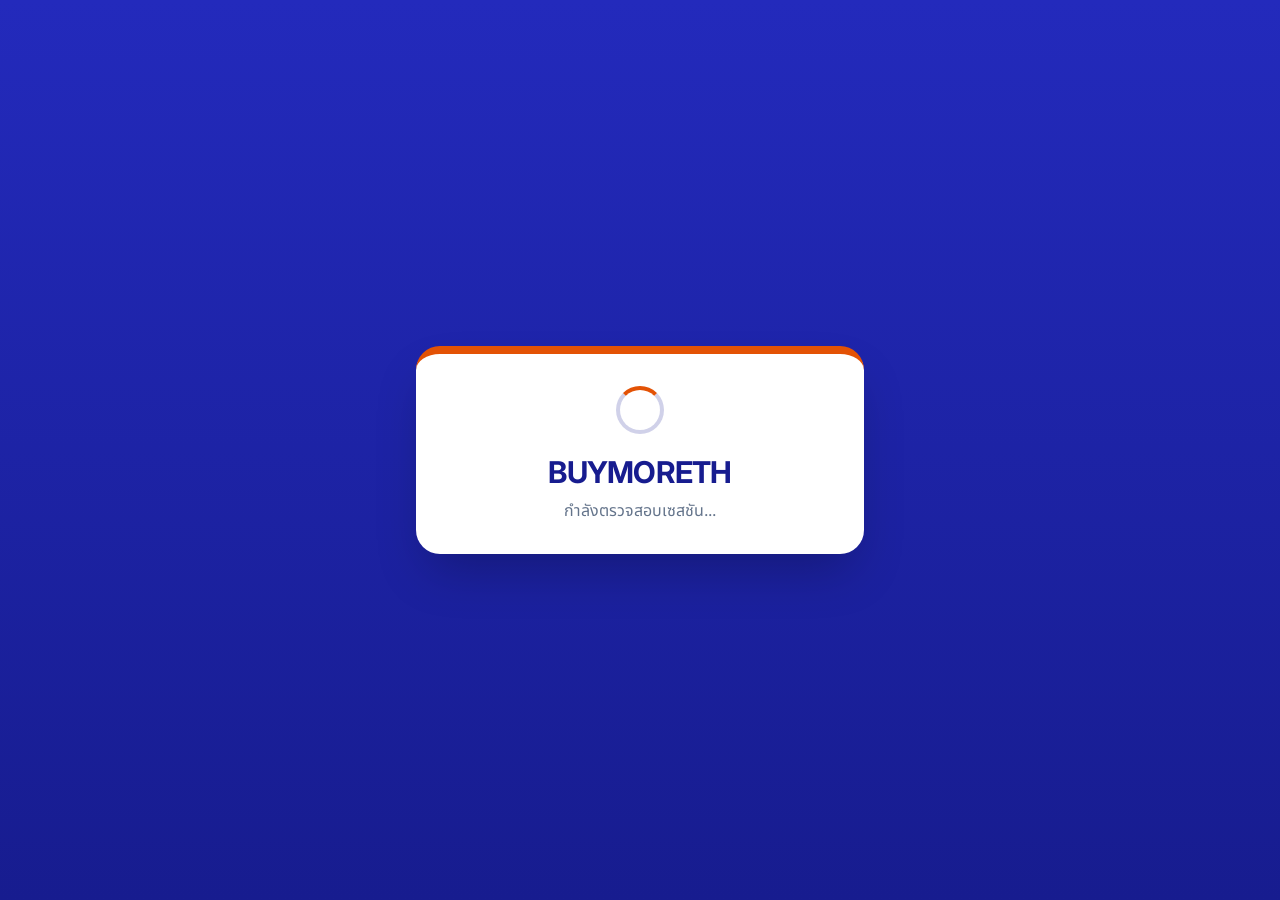
==== index.html @ 81058aa0 "feat(pwa): opt in to GR receiving notifications" ====
<!DOCTYPE html>
<html lang="th">
<head>
    <meta charset="UTF-8">
    <meta name="viewport" content="width=device-width, initial-scale=1.0">
    <!-- Update the inline script hash when changing the script below; tests/main-csp.test.cjs checks it. -->
    <meta http-equiv="Content-Security-Policy" content="script-src 'self' https://static.line-scdn.net 'sha256-iE/x1AHAvTkhK02lu3PsJxuWUFl59zWJzXPS8j6kV+c='; object-src 'none'; base-uri 'self'">
    <link rel="icon" href="assets/icons/bm.svg" type="image/svg+xml">
    <link rel="apple-touch-icon" href="assets/icons/bm-192-v20261001-07.png">
    <link rel="manifest" href="manifest.webmanifest">
    <meta name="theme-color" content="#2563eb">
    <title>BUYMORETH | ศูนย์รวมระบบงาน</title>
    <link rel="stylesheet" href="css/unified-shell.css?v=20260921.07">
    <script src="js/akra-shell-bridge.js?v=20261002.02"></script>
    <script src="js/unified-shell.js?v=20261005.01"></script>
    <script src="js/main-push.js?v=20261005.01"></script>
    <script src="js/permission-catalog.js?v=20261002.02"></script>
    <script src="js/user-permission-editor.js?v=20260917.03"></script>
    <script src="js/main-pwa.js?v=20261002.02" defer></script>
    <link rel="preconnect" href="https://hgxrrskztbpejirrdpbq.supabase.co">
    <link rel="preconnect" href="https://fonts.googleapis.com">
    <link rel="preconnect" href="https://fonts.gstatic.com" crossorigin>

    <!-- ฟอนต์ Inter + Noto Sans Thai -->
    <link id="main-fonts" href="https://fonts.googleapis.com/css2?family=Inter:wght@400;500;600;700;800&family=Noto+Sans+Thai:wght@300;400;500;600;700&display=swap" rel="stylesheet" media="print">
    <noscript><link href="https://fonts.googleapis.com/css2?family=Inter:wght@400;500;600;700;800&family=Noto+Sans+Thai:wght@300;400;500;600;700&display=swap" rel="stylesheet"></noscript>
    
    <!-- Tailwind CSS (precompiled; see tailwind.config.js / tailwind.src.css) -->
    <link rel="stylesheet" href="tailwind.css?v=20260917.02">

    <!-- Lucide Icons -->
    <script src="assets/lucide-0.468.0.min.js" defer></script>
    
    <style>
        .fade-in { animation: fadeIn 0.3s ease-out forwards; }
        .admin-overflow-guard { overflow-x: hidden; }
        @media (min-width: 1024px) {
            #tab-content-users > article:first-child { width: calc((100% - 1.5rem) / 3); }
            #tab-content-users > article:last-child { width: calc((100% - 1.5rem) * 2 / 3); }
        }
        .authorization-switch:focus-visible + .authorization-switch-track {
            outline: 3px solid #E35205;
            outline-offset: 3px;
        }
        .authorization-details > summary { list-style: none; }
        .authorization-details > summary::-webkit-details-marker { display: none; }
        .authorization-details[open] .authorization-details-chevron { transform: rotate(180deg); }
        @keyframes fadeIn {
            from { opacity: 0; transform: translateY(10px); }
            to { opacity: 1; transform: translateY(0); }
        }
        
        .toast-slide-in { animation: slideInRight 0.4s cubic-bezier(0.68, -0.55, 0.265, 1.55) forwards; }
        .toast-fade-out { animation: fadeOutRight 0.3s ease-in forwards; }
        @keyframes slideInRight {
            from { transform: translateX(120%); opacity: 0; }
            to { transform: translateX(0); opacity: 1; }
        }
        @keyframes fadeOutRight {
            from { transform: translateX(0); opacity: 1; }
            to { transform: translateX(120%); opacity: 0; }
        }

        ::-webkit-scrollbar { width: 5px; height: 5px; }
        ::-webkit-scrollbar-track { background: transparent; }
        ::-webkit-scrollbar-thumb { background: #cbd5e1; border-radius: 10px; }
        ::-webkit-scrollbar-thumb:hover { background: #94a3b8; }
        
        .role-card.active {
            border-color: #E35205;
            background-color: #fffaf5;
            box-shadow: 0 4px 15px -3px rgba(227, 82, 5, 0.15);
        }
        .role-card.active .icon-bg { background-color: #E35205; color: white; }
        
        .app-preview-card { transition: all 0.3s ease; filter: grayscale(100%) opacity(40%); }
        .app-preview-card.unlocked { filter: grayscale(0%) opacity(100%); transform: translateY(-2px); border-color: #171C8F; }

        :root { --main-font: 'Inter', 'Noto Sans Thai', system-ui, sans-serif; --main-navy: #0f172a; --main-blue: #2563eb; --main-ink: #17243b; --main-muted: #58677d; --main-line: #e3e8ef; --main-canvas: #f5f7fb; }
        body { font-family: var(--main-font); }
        body.main-dashboard-active { display: block; padding: 0; background: var(--main-canvas); }
        body.main-dashboard-active #dashboard-section { width: 100%; max-width: none; min-height: 100vh; padding: 0 0 32px 240px; position: relative; }
        #dashboard-section ::selection { background: #dbeafe; color: #172554; }
        #dashboard-section :is(button, a):focus-visible { outline: 3px solid #e35205; outline-offset: 3px; }
        .main-sidebar { position: fixed; inset: 0 auto 0 0; width: 240px; display: flex; flex-direction: column; background: var(--main-navy); color: #d6e0ef; z-index: 30; }
        .main-brand-lockup { min-height: 92px; display: flex; align-items: center; gap: 12px; padding: 24px; border-bottom: 1px solid #243047; }
        .main-brand-mark { display: grid; place-items: center; width: 40px; height: 40px; flex-shrink: 0; color: #fff; background: #2563eb; border-radius: 10px; font-size: 16px; font-weight: 800; }
        .main-brand-copy { display: flex; flex-direction: column; gap: 3px; }
        .main-brand-copy strong { color: #fff; font-size: 15px; font-weight: 700; }
        .main-brand-copy small { color: #abbcd5; font-size: 11px; }
        .main-portal-controls { padding: 26px 14px; }
        .main-category-tabs { display: flex; flex-direction: column; gap: 8px; }
        .main-cat-tab { width: 100%; display: flex; align-items: center; gap: 12px; padding: 13px 14px; min-height: 48px; border: 0; border-radius: 8px; color: #c5d1e4; background: transparent; text-align: left; font-family: var(--main-font); font-size: 13px; font-weight: 600; cursor: pointer; transition: background .18s ease, color .18s ease; }
        .main-cat-tab svg { width: 18px; height: 18px; flex-shrink: 0; }
        .main-cat-tab:hover { background: #1e2b42; color: #fff; }
        .main-cat-tab.active { background: var(--main-blue); color: #fff; }
        .main-sidebar-footer { margin-top: auto; padding: 22px 24px; border-top: 1px solid #243047; font-size: 12px; line-height: 1.8; color: #a9bad4; }
        .main-sidebar-footer strong { display: block; color: #e4ebf7; font-weight: 600; }
        .main-sidebar-footer span { display: inline-block; width: 6px; height: 6px; margin-right: 7px; border-radius: 50%; background: #e35205; }
        .main-dashboard-topbar { position: relative; z-index: 40; min-height: 76px; display: flex; align-items: center; justify-content: space-between; gap: 16px; padding: 14px 32px; color: var(--main-ink); background: #fff; border-bottom: 1px solid var(--main-line); }
        .main-topbar-title { font-size: 15px; font-weight: 700; white-space: nowrap; }
        .main-topbar-title small { display: block; color: var(--main-muted); font-size: 11px; font-weight: 400; margin-top: 3px; }
        .main-dashboard-actions, .account-actions-menu { display: flex; align-items: center; gap: 8px; min-width: 0; }
        .main-nav-user { display: flex; align-items: center; gap: 8px; padding-right: 8px; }
        .main-nav-user__dot { width: 7px; height: 7px; flex-shrink: 0; border-radius: 50%; background: #059669; }
        .main-nav-user__text { color: #334155; font-size: 12px; font-weight: 600; }
        .main-nav-role-badge { display: inline-block; margin-left: 6px; padding: 2px 6px; color: #1e40af; border-radius: 4px; background: #eff6ff; font-size: 10px; font-weight: 600; }
        .main-dashboard-action { position: relative; display: flex; align-items: center; justify-content: center; gap: 7px; min-height: 40px; padding: 0 11px; border: 1px solid var(--main-line); border-radius: 7px; color: #46566f; background: #fff; font-size: 12px; font-weight: 600; transition: background .18s ease, color .18s ease; }
        .main-dashboard-action:hover { background: #eff6ff; color: #1e40af; border-color: #b8cdf5; }
        .main-dashboard-action.hidden { display: none; }
        .main-dashboard-action--danger { color: #b42332; }
        .main-dashboard-action--danger:hover { color: #9f1239; background: #fff1f2; border-color: #fecdd3; }
        .hidden-desktop { display: none !important; }
        .main-dashboard-content { max-width: 1240px; margin: 0 auto; padding: 36px 32px 0; }
        .main-dashboard-intro { margin-bottom: 30px; }
        .main-dashboard-intro h1 { margin: 0; color: var(--main-ink); font-size: 26px; font-weight: 700; line-height: 1.5; }
        .main-dashboard-intro h1 span { color: #1e3a8a; }
        .main-dashboard-intro p { margin: 6px 0 0; color: var(--main-muted); font-size: 14px; line-height: 1.7; }
        .main-pwa-install { display: inline-flex; align-items: center; justify-content: center; gap: 7px; min-height: 40px; margin-top: 16px; padding: 0 14px; border: 1px solid var(--main-line); border-radius: 10px; background: #fff; color: var(--main-ink); font: inherit; font-size: 13px; font-weight: 700; cursor: pointer; }
        .main-pwa-install:hover { border-color: #2563eb; color: #1d4ed8; }
        .main-pwa-install:focus-visible { outline: 3px solid #e35205; outline-offset: 3px; }
        .main-pwa-install[hidden] { display: none; }
        .main-pwa-install-help { margin: 0 0 16px; color: var(--main-muted); font-size: 13px; line-height: 1.7; }
        .main-pwa-install-help summary { width: max-content; max-width: 100%; color: #234784; font-weight: 600; cursor: pointer; text-underline-offset: 3px; }
        .main-pwa-install-help summary:focus-visible { outline: 3px solid #e35205; outline-offset: 3px; border-radius: 3px; }
        .main-pwa-install-help__body { display: grid; gap: 7px; max-width: 72ch; margin-top: 8px; padding: 12px 14px; border: 1px solid var(--main-line); border-radius: 10px; background: #f8fafc; }
        .main-pwa-install-help__body p { margin: 0; }
        .main-pwa-install-help__note { color: var(--main-muted); }
        .main-gr-push { display: flex; flex-wrap: wrap; align-items: center; gap: 10px 16px; margin-bottom: 18px; padding: 12px 14px; border: 1px solid var(--main-line); border-radius: 10px; background: #f8fafc; }
        .main-gr-push[hidden] { display: none; }
        .main-gr-push .main-pwa-install { margin-top: 0; flex-shrink: 0; }
        .main-gr-push .main-pwa-install:disabled { cursor: default; opacity: .6; }
        .main-gr-push p { margin: 0; flex: 1 1 240px; color: var(--main-muted); font-size: 13px; line-height: 1.7; }
        .main-launcher-head { display: flex; align-items: center; justify-content: space-between; gap: 16px; margin-bottom: 18px; padding-bottom: 16px; border-bottom: 1px solid var(--main-line); }
        .main-launcher-head h2 { margin: 0; color: var(--main-ink); font-size: 16px; font-weight: 700; }
        .main-launcher-actions { display: flex; align-items: center; gap: 12px; }
        .main-section-count { padding: 4px 10px; border-radius: 6px; background: #eaf0fb; color: #234784; font-size: 12px; font-weight: 600; white-space: nowrap; font-variant-numeric: tabular-nums; }
        #app-grid { display: grid; grid-template-columns: repeat(3, minmax(0, 1fr)); gap: 18px; }
        .main-app-card { position: relative; min-height: 172px; display: flex; flex-direction: column; gap: 18px; padding: 22px; text-align: left; border: 1px solid var(--main-line); border-radius: 12px; background: #fff; color: inherit; cursor: pointer; transition: border-color .18s ease, background .18s ease; }
        .main-app-card:hover { border-color: #94b5ed; background: #fbfdff; }
        .main-app-card:active { background: #eff6ff; }
        .main-app-card__top { display: flex; align-items: center; justify-content: space-between; gap: 12px; }
        .main-app-logo { display: grid; place-items: center; width: 44px; height: 44px; border-radius: 10px; flex-shrink: 0; }
        .main-app-logo svg { width: 24px; height: 24px; }
        .main-app-logo[data-app-id="app-w5"] { color: #2563eb; border: 1px solid #bfdbfe; background: #eff6ff; }
        .main-app-logo[data-app-id="app-trd"] { color: #7c3aed; border: 1px solid #ddd6fe; background: #f5f3ff; }
        .main-app-logo[data-app-id="app-gr"] { color: #059669; border: 1px solid #a7f3d0; background: #ecfdf5; }
        .main-app-logo[data-app-id="app-pr"] { color: #d97706; border: 1px solid #fde68a; background: #fffbeb; }
        .main-app-logo[data-app-id="app-pick"] { color: #e11d48; border: 1px solid #fecdd3; background: #fff1f2; }
        .main-app-logo[data-app-id="app-tracking"] { color: #0284c7; border: 1px solid #bae6fd; background: #f0f9ff; }
        .main-app-logo[data-app-id="app-damage"] { color: #c026d3; border: 1px solid #f5d0fe; background: #fdf4ff; }
        .main-app-logo[data-app-id="app-kpi"] { color: #0d9488; border: 1px solid #99f6e4; background: #f0fdfa; }
        .main-app-logo[data-app-id="app-manual"] { color: #475569; border: 1px solid #cbd5e1; background: #f8fafc; }
        .main-app-card__arrow { width: 18px; height: 18px; color: #64748b; }
        .main-app-card:hover .main-app-card__arrow { color: #2563eb; }
        .main-app-card__copy { display: flex; flex-direction: column; gap: 5px; min-width: 0; }
        .main-app-card__title { margin: 0; color: var(--main-ink); font-size: 15px; font-weight: 700; line-height: 1.65; overflow-wrap: anywhere; }
        .main-app-card__type { margin: 0; color: var(--main-muted); font-size: 12px; line-height: 1.65; }
        .main-app-empty { grid-column: 1 / -1; padding: 56px 20px; color: var(--main-muted); text-align: center; background: #fff; border: 1px solid var(--main-line); border-radius: 12px; }
        .main-app-empty h3 { color: var(--main-ink); font-size: 16px; font-weight: 700; margin-top: 12px; }
        .main-app-empty p { color: var(--main-muted); }
        .main-dashboard-footer { padding-top: 30px; color: var(--main-muted); font-size: 11px; text-align: center; }
        @media (max-width: 1250px) {
            .main-dashboard-action__label, #line-status-badge { display: none; }
            .main-dashboard-action { width: 40px; padding: 0; }
            .main-dashboard-topbar { padding-inline: 24px; }
            .main-dashboard-content { padding-inline: 24px; }
            #app-grid { grid-template-columns: repeat(2, minmax(0, 1fr)); }
        }
        @media (max-width: 768px) {
            body.main-dashboard-active #dashboard-section { display: flex; flex-direction: column; padding: 0 0 24px; }
            body.main-dashboard-active #dashboard-section.hidden { display: none; }
            .main-dashboard-topbar { order: -2; min-height: 68px; padding: 12px 16px; gap: 12px; }
            .main-topbar-title { font-size: 14px; }
            .main-topbar-title small { font-size: 10px; }
            .main-sidebar { position: static; width: auto; display: block; background: transparent; z-index: auto; order: -1; }
            .main-sidebar .main-brand-lockup, .main-sidebar-footer { display: none; }
            .main-portal-controls { padding: 18px 16px 0; }
            .main-category-tabs { display: grid; grid-template-columns: repeat(2, minmax(0, 1fr)); gap: 8px; }
            .main-cat-tab { gap: 8px; padding: 12px; min-height: 48px; font-size: 12px; color: #40516c; background: #fff; border: 1px solid var(--main-line); }
            .main-cat-tab:hover { background: #eaf0fb; color: #1e40af; }
            .main-cat-tab.active { background: #2563eb; border-color: #2563eb; color: #fff; }
            .main-cat-tab svg { width: 16px; height: 16px; }
            .main-nav-user { display: none; }
            .hidden-desktop { display: flex !important; }
            .main-dashboard-actions { position: relative; }
            .main-dashboard-action { width: auto; min-height: 44px; padding: 0 12px; }
            .main-dashboard-action__label { display: inline-block; }
            .account-actions-menu { display: none; flex-direction: column; position: absolute; top: calc(100% + 8px); right: 0; width: 220px; padding: 8px; background: #fff; border: 1px solid var(--main-line); border-radius: 10px; box-shadow: 0 12px 30px rgba(15,23,42,.14); z-index: 100; }
            .account-actions-menu.is-open { display: flex; }
            .account-actions-menu .main-dashboard-action { width: 100%; justify-content: flex-start; border-color: transparent; }
            .main-dashboard-content { width: 100%; padding: 24px 16px 0; }
            .main-dashboard-intro { margin-bottom: 24px; }
            .main-launcher-actions { flex-wrap: wrap; justify-content: flex-end; }
            .main-dashboard-intro h1 { font-size: 22px; line-height: 1.55; }
            .main-dashboard-intro p { font-size: 13px; }
            .main-launcher-head { margin-bottom: 14px; padding-bottom: 12px; }
            .main-launcher-head h2 { font-size: 14px; }
            #app-grid { gap: 12px; }
            .main-app-card { padding: 15px; gap: 14px; min-height: 166px; }
            .main-app-card__title { font-size: 14px; }
            .main-app-card__type { font-size: 12px; }
            .main-app-logo { width: 38px; height: 38px; }
            .main-app-logo svg { width: 21px; height: 21px; }
        }
        @media (max-width: 360px) {
            #app-grid { grid-template-columns: 1fr; }
            .main-app-card { flex-direction: row; align-items: center; min-height: 92px; }
            .main-app-card__arrow { display: none; }
            .main-cat-tab { padding: 10px 8px; gap: 6px; }
        }
        @media (prefers-reduced-motion: reduce) {
            #dashboard-section.fade-in { animation: none; }
            #dashboard-section * { transition: none !important; }
        }
    </style>
</head>
<body class="bg-gradient-to-b from-[#232abc] to-brand-blue min-h-screen text-slate-800 flex items-center justify-center p-4">

    <div id="toast-container" class="fixed top-5 right-5 z-50 flex flex-col gap-3" aria-live="polite" aria-atomic="true"></div>

    <!-- 0. ส่วนตรวจสอบเซสชันเริ่มต้น -->
    <main id="boot-section" class="w-full max-w-md fade-in">
        <section class="bg-white rounded-3xl p-8 shadow-2xl text-center border-t-8 border-t-brand-orange relative overflow-hidden">
            <div class="w-12 h-12 mx-auto mb-5 rounded-full border-4 border-brand-blue/20 border-t-brand-orange animate-spin"></div>
            <h1 class="text-3xl font-bold mb-2 text-brand-blue tracking-tight">BUYMORETH</h1>
            <p class="text-slate-500">กำลังตรวจสอบเซสชัน...</p>
        </section>
    </main>

    <!-- 1. ส่วนลงชื่อเข้าใช้ (Login Section) -->
    <main id="login-section" class="w-full max-w-md hidden fade-in">
        <section class="bg-white rounded-3xl p-8 shadow-2xl text-center border-t-8 border-t-brand-orange relative overflow-hidden">
            <div class="bg-brand-blue/10 p-4 rounded-full inline-block mb-4 shadow-sm">
                <i data-lucide="shield-check" class="w-12 h-12 text-brand-blue"></i>
            </div>
            <h1 class="text-3xl font-bold mb-2 text-brand-blue tracking-tight">BUYMORETH</h1>
            <p class="text-slate-500 mb-8">ลงชื่อเข้าใช้ระบบส่วนกลาง (SSO)</p>

            <form id="login-form" class="space-y-5" novalidate>
                <div class="space-y-4">
                    <div class="relative">
                        <label for="username-input" class="sr-only">รหัสพนักงาน</label>
                        <input type="text" id="username-input" name="username" placeholder="รหัสพนักงาน (เช่น 250XXX)"
                            class="w-full px-4 py-3.5 rounded-xl bg-slate-50 border border-slate-200 focus:outline-none focus:border-brand-blue focus:ring-2 focus:ring-brand-blue/20 text-center text-base font-semibold text-brand-blue transition-all shadow-inner placeholder:text-slate-400"
                            required autocomplete="username">
                    </div>
                    <div class="relative">
                        <label for="password-input" class="sr-only">รหัสผ่านหรือ PIN</label>
                        <input type="password" id="password-input" name="password" placeholder="รหัสผ่าน / PIN"
                            class="w-full px-4 py-3.5 rounded-xl bg-slate-50 border border-slate-200 focus:outline-none focus:border-brand-blue focus:ring-2 focus:ring-brand-blue/20 text-center text-lg tracking-widest text-brand-blue transition-all shadow-inner placeholder:text-slate-400 placeholder:tracking-normal"
                            required autocomplete="current-password">
                    </div>
                </div>
                <div class="flex justify-between items-center px-1 text-xs select-none">
                    <label class="inline-flex items-center text-slate-500 font-medium cursor-pointer">
                        <input type="checkbox" id="remember-id-checkbox" class="rounded border-slate-300 text-brand-orange focus:ring-brand-orange/20 mr-1.5 w-4 h-4 accent-brand-orange">
                        <span>จำรหัสพนักงาน</span>
                    </label>
                    <button type="button" id="forgot-password-btn" class="text-brand-orange hover:text-[#c94804] font-bold transition-colors">ลืมรหัสผ่าน?</button>
                </div>
                <button type="submit" id="login-btn" 
                    class="w-full bg-brand-orange hover:bg-[#c94804] text-white font-semibold py-3.5 px-4 rounded-xl transition-all transform hover:scale-[1.02] active:scale-95 flex justify-center items-center shadow-lg shadow-brand-orange/30 disabled:opacity-70 disabled:transform-none">
                    <span id="login-btn-text">เข้าสู่ระบบ</span>
                </button>
            </form>
        </section>
    </main>

    <!-- 2. ส่วนหน้าหลัก (Dashboard Section) -->
    <main id="dashboard-section" class="w-full max-w-6xl hidden fade-in py-8">
        <aside class="main-sidebar" aria-label="เมนูระบบงาน">
            <div class="main-brand-lockup"><div class="main-brand-mark" aria-hidden="true">BM</div><div class="main-brand-copy"><strong>BUYMORETH</strong><small>ระบบงานภายในองค์กร</small></div></div>
            <section class="main-portal-controls" id="main-portal-controls">
                <div class="main-category-tabs" id="main-category-tabs" role="tablist" aria-label="หมวดหมู่แอปพลิเคชัน">
                    <button type="button" class="main-cat-tab active" data-category="all" role="tab" aria-selected="true"><i data-lucide="layout-grid" aria-hidden="true"></i>ทั้งหมด</button>
                    <button type="button" class="main-cat-tab" data-category="warehouse" role="tab" aria-selected="false"><i data-lucide="warehouse" aria-hidden="true"></i>คลังสินค้า & ขนส่ง</button>
                    <button type="button" class="main-cat-tab" data-category="procurement" role="tab" aria-selected="false"><i data-lucide="clipboard-check" aria-hidden="true"></i>จัดซื้อ & ตรวจรับ</button>
                    <button type="button" class="main-cat-tab" data-category="analytics" role="tab" aria-selected="false"><i data-lucide="chart-no-axes-combined" aria-hidden="true"></i>รายงาน & มาตรฐาน</button>
                </div>
            </section>
            <div class="main-sidebar-footer"><strong><span aria-hidden="true"></span>BUYMORETH</strong>ศูนย์รวมระบบงาน BUYMORETH</div>
        </aside>
        <div class="main-dashboard-topbar">
            <div class="main-topbar-title">หน้าหลัก<small>ศูนย์รวมระบบงาน BUYMORETH</small></div>
            <nav class="main-dashboard-actions" aria-label="เมนูผู้ใช้งานระบบ">
                <div class="main-nav-user"><i class="main-nav-user__dot" aria-hidden="true"></i><span id="user-name-display" class="main-nav-user__text"><strong>ADMIN</strong> · SESSION ACTIVE</span></div>
                
                <button type="button" id="mobile-account-toggle" class="main-dashboard-action hidden-desktop" aria-expanded="false" aria-controls="account-actions-menu">
                    <i data-lucide="user" class="w-4 h-4"></i><span class="main-dashboard-action__label">บัญชี</span>
                </button>
                
                <div id="account-actions-menu" class="account-actions-menu">
                    <button type="button" id="line-account-btn" class="main-dashboard-action" title="การเชื่อมต่อ LINE" aria-label="การเชื่อมต่อ LINE"><i data-lucide="message-circle" class="w-4 h-4" id="line-account-icon"></i><span id="line-status-dot" class="w-2 h-2 rounded-full bg-slate-300 absolute top-1.5 right-1.5 hidden"></span><span id="line-status-badge" class="hidden text-xs font-semibold px-2 py-0.5 rounded-md bg-[#06c755]/15 text-[#06c755]"></span><span class="main-dashboard-action__label">LINE</span></button>
                    <a href="executive-dashboard.html" id="exec-btn" class="main-dashboard-action hidden" title="Executive Cockpit Dashboard" aria-label="Executive Cockpit Dashboard"><i data-lucide="bar-chart-3" class="w-4 h-4"></i><span class="main-dashboard-action__label">Executive</span></a>
                    <button type="button" id="admin-btn" class="main-dashboard-action hidden" title="จัดการผู้ใช้งาน" aria-label="จัดการผู้ใช้งาน"><i data-lucide="settings" class="w-4 h-4"></i><span class="main-dashboard-action__label">จัดการ</span></button>
                    <button type="button" id="change-pwd-btn" class="main-dashboard-action" title="เปลี่ยนรหัสผ่าน" aria-label="เปลี่ยนรหัสผ่าน"><i data-lucide="key-round" class="w-4 h-4"></i><span class="main-dashboard-action__label">เปลี่ยนรหัส</span></button>
                    <button type="button" id="logout-btn" class="main-dashboard-action main-dashboard-action--danger" title="ออกจากระบบ" aria-label="ออกจากระบบ"><i data-lucide="log-out" class="w-4 h-4"></i><span class="main-dashboard-action__label">ออกจากระบบ</span></button>
                </div>
            </nav>
        </div>

        <div class="main-dashboard-content">
            <header class="main-dashboard-intro">
                <h1>ระบบปฏิบัติการ <span>BUYMORETH</span></h1>
                <p>เลือกระบบที่คุณต้องการใช้งานจากรายการด้านล่าง</p>
            </header>

            <section class="main-launcher">
                <div class="main-launcher-head">
                    <h2>แอปพลิเคชันของคุณ</h2>
                    <div class="main-launcher-actions">
                        <span class="main-section-count"><span id="app-grid-count">10</span> ระบบ</span>
                        <button id="main-pwa-install" class="main-pwa-install" type="button" hidden>ติดตั้ง BUYMORETH</button>
                    </div>
                </div>
                <details id="main-pwa-install-help" class="main-pwa-install-help">
                    <summary>วิธีติดตั้ง BUYMORETH</summary>
                    <div class="main-pwa-install-help__body">
                        <p><strong>Windows · Chrome:</strong> เมนู ⋮ &gt; Cast, save, and share &gt; Install page as app…</p>
                        <p><strong>Windows · Edge:</strong> เมนู ⋯ &gt; More tools &gt; Apps &gt; Install this site as an app</p>
                        <p><strong>Android · Chrome:</strong> เมนู ⋮ &gt; Install and create shortcut &gt; Install</p>
                        <p class="main-pwa-install-help__note">ชื่อเมนูอาจต่างกันตามเวอร์ชันหรือข้อกำหนดของอุปกรณ์ หากไม่พบตัวเลือกติดตั้ง ให้ใช้ BUYMORETH ในเบราว์เซอร์ตามปกติหรือติดต่อผู้ดูแลระบบ</p>
                    </div>
                </details>
                <section id="main-gr-push" class="main-gr-push" aria-label="แจ้งเตือนการรับสินค้า" hidden>
                    <button id="main-gr-push-toggle" class="main-pwa-install" type="button" aria-pressed="false" aria-describedby="main-gr-push-status" disabled>เปิดแจ้งเตือนรับสินค้า</button>
                    <p id="main-gr-push-status" role="status" aria-live="polite"></p>
                </section>
                <section id="app-grid" aria-label="แอปพลิเคชันที่เปิดใช้งานได้"></section>
            </section>

            <footer class="main-dashboard-footer">© 2026 BUYMORETH</footer>
        </div>
    </main>

    <section id="unified-shell" hidden aria-label="พื้นที่ทำงาน BUYMORETH">
        <aside class="shell-sidebar" aria-label="เมนูแอปพลิเคชัน">
            <div class="shell-sidebar-brand">
                <span class="shell-sidebar-mark" aria-hidden="true">BM</span>
                <span><strong>BUYMORETH</strong><small>ศูนย์รวมระบบงาน</small></span>
            </div>
            <button type="button" id="shell-sidebar-home" class="shell-sidebar-home" title="กลับหน้าหลัก BUYMORETH">
                <svg aria-hidden="true" viewBox="0 0 24 24" focusable="false"><path d="m3 10 9-7 9 7"/><path d="M5 9.5V21h14V9.5"/><path d="M9 21v-7h6v7"/></svg>
                <span>หน้าหลัก</span>
            </button>
            <div class="shell-sidebar-heading">แอปและเมนูงาน</div>
            <nav id="shell-app-nav" class="shell-app-nav" aria-label="สลับแอปพลิเคชัน"></nav>
            <div class="shell-sidebar-footer"><span id="shell-sidebar-user"></span><small>สิทธิ์และเซสชันควบคุมโดย BUYMORETH</small></div>
        </aside>
        <div class="shell-workspace">
            <nav class="shell-toolbar" aria-label="เครื่องมือพื้นที่ทำงาน">
                <button type="button" id="shell-home" title="กลับหน้าหลัก" aria-label="กลับหน้าหลัก">
                    <svg aria-hidden="true" viewBox="0 0 24 24" focusable="false"><path d="m3 10 9-7 9 7"/><path d="M5 9.5V21h14V9.5"/><path d="M9 21v-7h6v7"/></svg>
                    <span>หน้าหลัก</span>
                </button>
                <label for="shell-module-select" class="sr-only">เลือกแอป</label>
                <select id="shell-module-select" hidden aria-hidden="true" tabindex="-1"></select>
                <div class="shell-app-context" aria-live="polite">
                    <strong id="shell-app-title">กำลังเปิดแอป</strong>
                    <span id="shell-user"></span>
                </div>
                <div class="shell-toolbar-actions">
                    <button type="button" id="shell-refresh" title="รีเฟรชแอป" aria-label="รีเฟรชแอป">
                        <svg aria-hidden="true" viewBox="0 0 24 24" focusable="false"><path d="M20 11a8 8 0 0 0-14.8-4L3 9"/><path d="M3 4v5h5"/><path d="M4 13a8 8 0 0 0 14.8 4L21 15"/><path d="M21 20v-5h-5"/></svg>
                        <span>รีเฟรช</span>
                    </button>
                    <button type="button" id="shell-admin" hidden title="จัดการสิทธิ์" aria-label="จัดการสิทธิ์">
                        <svg aria-hidden="true" viewBox="0 0 24 24" focusable="false"><path d="M12 3 4.5 6v5.5c0 4.8 3.2 7.9 7.5 9.5 4.3-1.6 7.5-4.7 7.5-9.5V6z"/><path d="m9 12 2 2 4-4"/></svg>
                        <span>สิทธิ์</span>
                    </button>
                    <button type="button" id="shell-logout" title="ออกจากระบบ" aria-label="ออกจากระบบ">
                        <svg aria-hidden="true" viewBox="0 0 24 24" focusable="false"><path d="M10 4H5v16h5"/><path d="m14 8 4 4-4 4"/><path d="M18 12H9"/></svg>
                        <span>ออกจากระบบ</span>
                    </button>
                </div>
            </nav>
            <p id="shell-status" role="status" aria-live="polite"></p>
            <button type="button" id="shell-retry" hidden>ลองเปิดอีกครั้ง</button>
            <div id="shell-frame-host"></div>
        </div>
    </section>

    <!-- 3. ส่วนจัดการผู้ใช้งาน (Admin Section) -->
    <main id="admin-section" class="w-full max-w-7xl hidden fade-in py-6 h-screen max-h-[900px] flex flex-col admin-overflow-guard">
        <header class="flex flex-col sm:flex-row justify-between items-center mb-6 bg-white p-5 rounded-2xl shadow-lg shrink-0 gap-4 min-w-0">
            <div class="flex items-center gap-4 w-full sm:w-auto min-w-0">
                <div class="bg-slate-100 p-1.5 rounded-xl flex gap-1 shadow-inner shrink-0 overflow-x-auto w-full sm:w-auto min-w-0">
                    <button id="tab-btn-users" class="px-5 py-2 rounded-lg font-bold bg-white text-brand-blue shadow-sm transition-all flex items-center gap-2 whitespace-nowrap">
                        <i data-lucide="users" class="w-4 h-4"></i> จัดการพนักงาน
                    </button>
                    <button id="tab-btn-apps" class="px-5 py-2 rounded-lg font-medium text-slate-500 hover:text-brand-blue transition-all flex items-center gap-2 whitespace-nowrap">
                        <i data-lucide="shield-check" class="w-4 h-4"></i> ตั้งค่าสิทธิ์
                    </button>
                </div>
            </div>
            <div class="flex gap-3">
                <button id="refresh-data-btn" class="bg-slate-100 hover:bg-slate-200 text-slate-700 px-4 py-2 rounded-xl transition-colors flex items-center gap-2 font-medium">
                    <i data-lucide="refresh-cw" class="w-4 h-4" id="refresh-icon"></i> รีเฟรช
                </button>
                <button id="back-to-dash-btn" class="bg-brand-blue hover:bg-[#121670] text-white px-5 py-2 rounded-xl transition-colors flex items-center gap-2 shadow-md shadow-brand-blue/30 font-medium whitespace-nowrap">
                    <i data-lucide="arrow-left" class="w-4 h-4"></i> กลับหน้าหลัก
                </button>
            </div>
        </header>

        <!-- [TAB 1] จัดการสิทธิ์พนักงาน -->
        <section id="tab-content-users" class="flex flex-col lg:flex-row gap-6 flex-grow min-h-0">
            <article class="bg-white rounded-2xl shadow-xl border border-slate-200 flex flex-col w-full lg:w-1/3 shrink-0 overflow-hidden relative">
                <div class="p-5 border-b border-slate-100 bg-slate-50 flex flex-col gap-3">
                    <button id="btn-new-user" class="w-full bg-brand-blue/10 hover:bg-brand-blue hover:text-white text-brand-blue border border-brand-blue/20 font-semibold py-3 px-4 rounded-xl transition-all flex justify-center items-center gap-2 group">
                        <i data-lucide="user-plus" class="w-5 h-5 group-hover:scale-110 transition-transform"></i> เพิ่มผู้ใช้งานใหม่
                    </button>
                    <div class="relative">
                        <input type="text" id="search-input" placeholder="ค้นหา ID หรือ ชื่อ..." 
                            class="w-full pl-10 pr-4 py-2.5 rounded-xl bg-white border border-slate-200 focus:outline-none focus:border-brand-orange focus:ring-1 focus:ring-brand-orange text-sm transition-colors shadow-sm">
                        <i data-lucide="search" class="w-4 h-4 text-slate-400 absolute left-3.5 top-3"></i>
                    </div>
                    <div class="text-xs text-slate-500 font-medium flex justify-between">
                        <span>รายชื่อทั้งหมด</span>
                        <span id="user-count" class="bg-brand-orange text-white px-2 py-0.5 rounded-full">0</span>
                    </div>
                </div>
                
                <div id="interactive-user-list" class="flex-grow overflow-y-auto p-2 space-y-1 bg-slate-50/50"></div>

                <div id="list-loading-state" class="hidden absolute inset-0 bg-white/80 backdrop-blur-sm flex flex-col items-center justify-center z-10 text-brand-blue">
                    <i data-lucide="loader-2" class="w-8 h-8 animate-spin mb-2"></i>
                </div>
            </article>

            <article class="bg-white rounded-2xl shadow-xl border-t-8 border-t-brand-orange flex flex-col w-full lg:w-2/3 shrink-0 overflow-hidden">
                <div id="empty-selection-state" class="flex flex-col items-center justify-center h-full text-slate-400 p-10">
                    <div class="w-24 h-24 bg-slate-50 rounded-full flex items-center justify-center mb-6 shadow-inner">
                        <i data-lucide="mouse-pointer-click" class="w-10 h-10 text-slate-300"></i>
                    </div>
                    <h3 class="text-xl font-bold text-slate-500 mb-2">เลือกผู้ใช้งานจากเมนูด้านซ้าย</h3>
                    <p class="text-sm">เพื่อดูและจัดการสิทธิ์กลุ่มที่ผู้ใช้นี้อยู่</p>
                </div>

                <form id="interactive-form" class="hidden flex flex-col h-full" novalidate>
                    <div class="p-6 border-b border-slate-100 bg-slate-50/80 flex flex-col sm:flex-row gap-4 items-start sm:items-center justify-between shrink-0">
                        <div class="flex items-center gap-4 w-full sm:w-auto">
                            <div class="w-14 h-14 bg-brand-blue text-white rounded-2xl flex items-center justify-center text-xl font-bold shadow-md" id="editor-avatar">?</div>
                            <div class="flex-grow flex flex-col gap-2">
                                <input type="text" id="editor-name" placeholder="ชื่อพนักงาน" required
                                    class="text-xl font-bold bg-transparent border-b-2 border-slate-200 focus:border-brand-orange focus:outline-none uppercase w-full max-w-[200px] pb-1 transition-colors text-brand-blue placeholder:text-slate-300">
                                <input type="text" id="editor-id" placeholder="รหัสพนักงาน (ID)" required
                                    class="text-sm text-slate-500 bg-transparent border-none focus:outline-none focus:ring-0 p-0 w-full font-mono placeholder:text-slate-300">
                            </div>
                        </div>
                        <div class="flex gap-2">
                            <button type="button" id="btn-delete-user" class="hidden p-2.5 text-red-500 hover:bg-red-50 rounded-xl transition-colors border border-red-100" title="ลบผู้ใช้นี้">
                                <i data-lucide="trash-2" class="w-5 h-5"></i>
                            </button>
                            <button type="button" id="btn-reset-user-pwd" class="hidden p-2.5 text-brand-orange hover:bg-orange-50 rounded-xl transition-colors border border-brand-orange/10" title="รีเซ็ตรหัสผ่านพนักงาน">
                                <i data-lucide="key-round" class="w-5 h-5"></i>
                            </button>
                            <button type="submit" id="btn-save-user" class="bg-brand-orange hover:bg-[#c94804] text-white px-6 py-2.5 rounded-xl font-semibold shadow-md shadow-brand-orange/20 transition-all flex items-center gap-2">
                                <i data-lucide="save" class="w-4 h-4"></i> <span id="save-btn-text">บันทึกข้อมูล</span>
                            </button>
                        </div>
                    </div>

                    <p id="user-profile-status" role="status" aria-live="polite" class="text-sm text-slate-600 px-6 py-3"></p>
                    <div class="flex-grow overflow-y-auto p-6 flex flex-col gap-8 bg-white">
                        <div>
                            <div class="flex justify-between items-end mb-4">
                                <div>
                                    <h3 class="text-lg font-bold text-slate-800 flex items-center gap-2"><i data-lucide="check-square" class="w-5 h-5 text-brand-orange"></i> 1. นำผู้ใช้เข้ากลุ่ม (Roles)</h3>
                                    <p class="text-sm text-slate-500 mt-1">คลิกเพื่อเพิ่ม/ลดผู้ใช้นี้ออกจากกลุ่มต่างๆ</p>
                                </div>
                                <p id="role-error-msg" class="text-red-500 text-sm font-medium hidden animate-pulse">กรุณาเลือกอย่างน้อย 1 กลุ่ม!</p>
                            </div>
                            <div id="interactive-role-grid" class="grid grid-cols-2 md:grid-cols-3 lg:grid-cols-5 gap-3"></div>
                        </div>

                        <div class="bg-slate-50 rounded-2xl p-5 border border-slate-100 shadow-inner mt-auto">
                            <h3 class="text-sm font-bold text-slate-600 mb-4 flex items-center gap-2">
                                <i data-lucide="eye" class="w-4 h-4"></i> 2. ผลลัพธ์: แอปพลิเคชันที่ใช้งานได้
                            </h3>
                            <div id="interactive-app-preview" class="grid grid-cols-2 sm:grid-cols-4 lg:grid-cols-8 gap-3"></div>
                        </div>
                        <section aria-labelledby="user-permissions-title" class="border-t border-slate-200 pt-5">
                            <h3 id="user-permissions-title" class="text-lg font-semibold text-slate-800">สิทธิ์ย่อยเฉพาะบุคคล</h3>
                            <p class="text-sm text-slate-600 mt-2">ช่องเลือกคือสิทธิ์ที่เพิ่มให้คนนี้โดยตรง ไม่ใช่การห้ามสิทธิ์จากบทบาท หากต้องการลดสิทธิ์ที่ได้จากบทบาท ให้แก้สิทธิ์บทบาทหรือเปลี่ยนบทบาทแล้วบันทึกก่อน</p>
                            <p id="user-permissions-status" role="status" aria-live="polite" class="text-sm text-slate-600 mt-3"></p>
                            <div id="user-permissions-editor"></div>
                            <button id="save-user-permissions-btn" type="button" disabled class="mt-4 bg-brand-blue text-white px-5 py-3 rounded-xl font-semibold disabled:opacity-50 focus-visible:outline focus-visible:outline-2 focus-visible:outline-offset-2">บันทึกสิทธิ์เฉพาะบุคคล</button>
                        </section>
                    </div>
                </form>
            </article>
        </section>

        <!-- [TAB 2] ตั้งค่าสิทธิ์แบบรวม -->
        <section id="tab-content-apps" class="hidden flex flex-col flex-grow bg-white rounded-2xl shadow-xl border border-brand-blue/20 overflow-y-auto p-6 min-h-0">
            <div class="mb-6 p-5 bg-slate-50 border border-slate-200 rounded-2xl">
                <div class="flex flex-col sm:flex-row justify-between items-start sm:items-center gap-4 mb-4">
                    <div>
                        <h3 class="text-xl font-bold text-brand-blue flex items-center gap-2">
                            <i data-lucide="user-cog" class="w-6 h-6 text-brand-orange"></i> ตั้งค่าสิทธิ์การใช้งาน
                        </h3>
                        <p class="text-slate-500 text-sm mt-1">เลือก Role แล้วกำหนดการเห็นแอปและสิทธิ์ย่อยจากที่เดียว</p>
                    </div>
                    <div class="flex flex-col sm:flex-row gap-3 w-full sm:w-auto">
                        <select id="role-access-selector" aria-describedby="authorization-load-status" class="px-4 py-2.5 rounded-xl bg-white border border-slate-200 text-brand-blue font-semibold min-w-[180px]" disabled></select>
                        <button id="save-role-access-btn" class="bg-brand-orange hover:bg-[#c94804] text-white px-6 py-2.5 rounded-xl font-semibold shadow-md transition-all flex items-center justify-center gap-2 shrink-0" disabled>
                            <i data-lucide="save" class="w-4 h-4"></i> บันทึกสิทธิ์
                        </button>
                    </div>
                </div>
                <p id="authorization-load-status" role="status" aria-live="polite" class="text-sm text-slate-500 mb-3">กำลังโหลดสิทธิ์ล่าสุด...</p>
                <div id="role-access-editor" class="grid grid-cols-1 md:grid-cols-2 gap-3"></div>
            </div>

            <div class="mt-auto p-4 bg-orange-50 text-[#9a3412] rounded-xl text-sm flex items-start gap-3">
                <i data-lucide="info" class="w-5 h-5 shrink-0 mt-0.5"></i>
                <p><b>วิธีใช้:</b> ปิดการเข้าแอปจะปิดสิทธิ์ย่อยของ Role นั้นด้วย ส่วนการเปิดสิทธิ์ย่อยจะเปิดสิทธิ์เข้าแอปให้โดยอัตโนมัติ และคอลัมน์ ADMIN จะถูกล็อกไว้เสมอ</p>
            </div>
        </section>
    </main>

    <!-- 4. Modal เปลี่ยนรหัสผ่าน (Change Password Modal) -->
    <div id="change-password-modal" class="fixed inset-0 z-50 flex items-center justify-center bg-brand-blue/60 backdrop-blur-sm hidden fade-in p-4" role="dialog" aria-modal="true" aria-labelledby="change-password-title">
        <section class="bg-white rounded-3xl p-6 sm:p-8 max-w-md w-full shadow-2xl border-t-8 border-t-brand-orange relative overflow-hidden">
            <button type="button" id="close-pwd-modal-btn" class="absolute top-4 right-4 text-slate-400 hover:text-slate-600 transition-colors" aria-label="ปิดหน้าต่างเปลี่ยนรหัสผ่าน">
                <i data-lucide="x" class="w-6 h-6"></i>
            </button>
            <div class="text-center mb-6">
                <div class="bg-brand-orange/10 p-3.5 rounded-full inline-block mb-3">
                    <i data-lucide="key-round" class="w-8 h-8 text-brand-orange"></i>
                </div>
                <h3 id="change-password-title" class="text-2xl font-bold text-brand-blue">เปลี่ยนรหัสผ่านใหม่</h3>
                <p class="text-slate-500 text-xs mt-1">รหัสผ่านใหม่ต้องมีความยาวอย่างน้อย 6 ตัวอักษร</p>
            </div>
            <form id="change-pwd-form" class="space-y-4" novalidate>
                <div>
                    <label for="curr-pwd-input" class="block text-xs font-semibold text-slate-600 mb-1.5 ml-1">รหัสผ่านปัจจุบัน (เข้าครั้งแรกใช้รหัสพนักงาน)</label>
                    <input type="password" id="curr-pwd-input" name="current-password" placeholder="กรอกรหัสผ่านปัจจุบัน" required autocomplete="current-password"
                        class="w-full px-4 py-2.5 rounded-xl bg-slate-50 border border-slate-200 focus:outline-none focus:border-brand-blue focus:ring-1 focus:ring-brand-blue/20 text-sm transition-colors shadow-inner">
                </div>
                <div>
                    <label for="new-pwd-input" class="block text-xs font-semibold text-slate-600 mb-1.5 ml-1">รหัสผ่านใหม่ (อย่างน้อย 6 ตัวอักษร)</label>
                    <input type="password" id="new-pwd-input" name="new-password" placeholder="กรอกรหัสผ่านใหม่อย่างน้อย 6 ตัวอักษร" minlength="6" required autocomplete="new-password"
                        class="w-full px-4 py-2.5 rounded-xl bg-slate-50 border border-slate-200 focus:outline-none focus:border-brand-blue focus:ring-1 focus:ring-brand-blue/20 text-sm transition-colors shadow-inner">
                </div>
                <div>
                    <label for="confirm-pwd-input" class="block text-xs font-semibold text-slate-600 mb-1.5 ml-1">ยืนยันรหัสผ่านใหม่</label>
                    <input type="password" id="confirm-pwd-input" name="confirm-password" placeholder="กรอกรหัสผ่านใหม่อีกครั้ง" minlength="6" required autocomplete="new-password"
                        class="w-full px-4 py-2.5 rounded-xl bg-slate-50 border border-slate-200 focus:outline-none focus:border-brand-blue focus:ring-1 focus:ring-brand-blue/20 text-sm transition-colors shadow-inner">
                </div>
                <div class="flex gap-3 mt-6">
                    <button type="button" id="cancel-change-pwd-btn"
                        class="w-1/3 bg-slate-100 hover:bg-slate-200 text-slate-600 font-semibold py-3 px-4 rounded-xl transition-all flex justify-center items-center text-sm">
                        <span id="cancel-change-pwd-text">ยกเลิก</span>
                    </button>
                    <button type="submit" id="submit-change-pwd-btn"
                        class="w-2/3 bg-brand-orange hover:bg-[#c94804] text-white font-semibold py-3 px-4 rounded-xl transition-all transform hover:scale-[1.01] active:scale-95 flex justify-center items-center shadow-lg shadow-brand-orange/20 text-sm">
                        <span id="submit-change-pwd-text">บันทึกรหัสผ่านใหม่</span>
                    </button>
                </div>
            </form>
        </section>
    </div>

    <!-- 4. Modal จัดการการเชื่อมต่อ LINE (LINE Account Modal) -->
    <div id="line-account-modal" class="fixed inset-0 bg-slate-900/60 backdrop-blur-sm z-50 flex items-center justify-center hidden p-4">
        <section class="bg-white rounded-2xl shadow-2xl border border-slate-100 max-w-sm w-full p-6 relative fade-in" role="dialog" aria-labelledby="line-modal-title" aria-modal="true">
            <button type="button" id="close-line-modal-btn" class="absolute top-4 right-4 text-slate-400 hover:text-slate-600 transition-colors" aria-label="ปิดหน้าต่างเชื่อมต่อ LINE">
                <i data-lucide="x" class="w-5 h-5"></i>
            </button>
            <div class="text-center mb-5">
                <div class="bg-[#06c755]/10 p-3.5 rounded-full inline-block mb-3">
                    <i data-lucide="message-circle" class="w-8 h-8 text-[#06c755]"></i>
                </div>
                <h3 id="line-modal-title" class="text-xl font-bold text-brand-blue">การเชื่อมต่อบัญชี LINE</h3>
                <p class="text-slate-500 text-xs mt-1">รับการแจ้งเตือนงานและเข้าใช้งานระบบผ่าน LINE</p>
            </div>

            <div id="line-modal-loading" class="py-6 text-center text-slate-400 text-sm hidden">
                <i data-lucide="loader" class="w-6 h-6 animate-spin mx-auto mb-2 text-[#06c755]"></i>
                กำลังโหลดสถานะ...
            </div>

            <div id="line-modal-error" class="bg-rose-50 border border-rose-200 text-rose-700 text-xs p-3 rounded-xl mb-4 hidden">
                <div class="flex items-center gap-2">
                    <i data-lucide="alert-circle" class="w-4 h-4 shrink-0"></i>
                    <span id="line-modal-error-msg">เกิดข้อผิดพลาด</span>
                </div>
            </div>

            <!-- State: Linked -->
            <div id="line-state-linked" class="space-y-4 hidden">
                <div class="bg-emerald-50/70 border border-emerald-200/80 rounded-xl p-4 text-center">
                    <div class="flex items-center justify-center gap-2 text-[#06c755] font-bold text-sm mb-1">
                        <i data-lucide="check-circle-2" class="w-4 h-4"></i> เชื่อมต่อกับ LINE แล้ว
                    </div>
                    <p class="text-slate-700 font-semibold text-sm" id="line-linked-name">-</p>
                    <p class="text-slate-400 text-xs mt-0.5">การแจ้งเตือนจะถูกส่งไปยังบัญชีนี้</p>
                </div>
                <button type="button" id="line-unbind-btn"
                    class="w-full bg-rose-50 hover:bg-rose-100 text-rose-600 font-semibold py-2.5 px-4 rounded-xl transition-all border border-rose-200 flex justify-center items-center gap-2 text-sm">
                    <i data-lucide="link-2-off" class="w-4 h-4"></i> ยกเลิกการเชื่อมต่อ
                </button>
            </div>

            <!-- State: Unlinked -->
            <div id="line-state-unlinked" class="space-y-4 hidden">
                <div class="bg-slate-50 border border-slate-200/80 rounded-xl p-4 text-center">
                    <p class="text-slate-600 text-sm">ยังไม่ได้เชื่อมต่อบัญชี LINE</p>
                    <p class="text-slate-400 text-xs mt-1">แตะปุ่มด้านล่างเพื่อเชื่อมต่อบัญชี LINE ของคุณ</p>
                </div>
                <button type="button" id="line-connect-btn"
                    class="w-full bg-[#06c755] hover:bg-[#05b34c] text-white font-semibold py-3 px-4 rounded-xl transition-all transform hover:scale-[1.01] active:scale-95 flex justify-center items-center gap-2 shadow-lg shadow-[#06c755]/20 text-sm">
                    <i data-lucide="message-circle" class="w-5 h-5"></i> เชื่อมต่อด้วย LINE (1-Tap)
                </button>
            </div>
        </section>
    </div>

    <!-- 5. Modal ลืมรหัสผ่าน (Forgot Password Modal) -->
    <div id="forgot-password-modal" class="fixed inset-0 z-50 flex items-center justify-center bg-brand-blue/60 backdrop-blur-sm hidden fade-in p-4" role="dialog" aria-modal="true" aria-labelledby="forgot-password-title">
        <section class="bg-white rounded-3xl p-6 sm:p-8 max-w-sm w-full shadow-2xl border-t-8 border-t-brand-orange text-center relative overflow-hidden">
            <button type="button" id="close-forgot-modal-btn" class="absolute top-4 right-4 text-slate-400 hover:text-slate-600 transition-colors" aria-label="ปิดหน้าต่างลืมรหัสผ่าน">
                <i data-lucide="x" class="w-6 h-6"></i>
            </button>
            <div class="bg-brand-orange/10 p-4 rounded-full inline-block mb-4">
                <i data-lucide="help-circle" class="w-12 h-12 text-brand-orange"></i>
            </div>
            <h3 id="forgot-password-title" class="text-2xl font-bold text-brand-blue mb-3">ลืมรหัสผ่าน?</h3>
            <p class="text-slate-600 text-sm leading-relaxed mb-6">
                หากคุณจำรหัสผ่านไม่ได้ กรุณาติดต่อ <b class="text-brand-blue">ฝ่ายบุคคล (HR)</b> หรือ <b class="text-brand-blue">ผู้ดูแลระบบ (Admin)</b> 
                เพื่อทำการรีเซ็ตรหัสผ่านกลับเป็น <b>"รหัสพนักงานเริ่มต้น"</b> ของคุณ
            </p>
            <button id="confirm-forgot-btn"
                class="w-full bg-brand-blue hover:bg-[#121670] text-white font-semibold py-3 px-4 rounded-xl transition-all shadow-md">
                ตกลง, ทราบแล้ว
            </button>
        </section>
    </div>

    <script>
        /** =========================================================
         * 1. CONFIGURATION & DATA
         * ========================================================== */
        const CONFIG = {
            API_URL: "https://hgxrrskztbpejirrdpbq.supabase.co/functions/v1/auth-api",
            LINE_LIFF_ID: window.MAIN_LIFF_ID || "2011473745-WseJDmk6",
            STORAGE_USER_DB: "akra_users_db",
            STORAGE_SESSION: "akra_session_token",
            STORAGE_USER_DATA: "akra_user_data",
            STORAGE_APP_CONFIG: "akra_app_config"
        };
        const CURRENT_VERSION = "20261005.01";
        const fontStylesheet = document.getElementById('main-fonts');
        if (fontStylesheet) {
            if (fontStylesheet.sheet) fontStylesheet.media = 'all';
            else fontStylesheet.addEventListener?.('load', () => { fontStylesheet.media = 'all'; }, { once: true });
        }
        function mainHasUnsavedCredentials() {
            const login = document.getElementById('login-section');
            if (login && !login.classList.contains('hidden')) {
                const username = document.getElementById('username-input').value || '';
                const password = document.getElementById('password-input').value || '';
                const rememberedId = safeStorage.getItem('akra_remember_id') || '';
                const rememberId = document.getElementById('remember-id-checkbox');
                if (username !== rememberedId || password !== ''
                    || (!!rememberId && rememberId.checked !== !!rememberedId)) return true;
            }
            const passwordModal = document.getElementById('change-password-modal');
            if (!passwordModal || passwordModal.classList.contains('hidden')) return false;
            return ['curr-pwd-input', 'new-pwd-input', 'confirm-pwd-input'].some(id => {
                const input = document.getElementById(id);
                return !!input && input.value !== '';
            });
        }
        async function checkAppVersion() {
            return AppVersionGuard.check();
        }

        /* ===== AKRA Global Version Guard (shared inline, Conductor plan 20260611-003) =====
           Watches version.json after load (interval/focus/visibility/pageshow). On mismatch it
           shows a non-blocking reload banner; a blocking modal + abort only fires before a
           mutation via blockIfStale(). Reads listed in readActions stay allowed. */
        const AppVersionGuard = (function () {
            var cfg = { current: '', readActions: [], workState: null, notify: null };
            var stale = false, started = false;
            var POLL_MS = 5 * 60 * 1000;

            function reload() {
                var work = {dirty:false,busy:false,unknown:true};
                try { if (typeof cfg.workState === 'function') work = cfg.workState(); } catch (_) {}
                if (!work || work.unknown || work.busy) {
                    if (cfg.notify) cfg.notify('ระบบกำลังตรวจสอบหรือบันทึกรายการ กรุณารอแล้วลองอัปเดตอีกครั้ง');
                    return false;
                }
                if (work.dirty && !window.confirm('มีข้อมูลที่ยังไม่ได้บันทึก การอัปเดตจะทิ้งร่างนี้ ต้องการดำเนินการต่อหรือไม่?')) return false;
                var url = new URL(window.location.href);
                url.searchParams.set('update', Date.now());
                window.location.replace(url.toString());
                return true;
            }
            function injectStyles() {
                if (document.getElementById('avg-style')) return;
                var s = document.createElement('style');
                s.id = 'avg-style';
                s.textContent = '#avg-banner{position:fixed;top:0;left:0;right:0;z-index:2147483646;background:#E35205;color:#fff;font:600 14px/1.4 system-ui,sans-serif;padding:10px 14px;display:flex;gap:12px;align-items:center;justify-content:center;box-shadow:0 2px 8px rgba(0,0,0,.2)}#avg-banner button{cursor:pointer;border:0;border-radius:8px;font-weight:700;padding:8px 16px;background:#fff;color:#E35205}#avg-modal{position:fixed;inset:0;z-index:2147483647;background:rgba(0,0,0,.55);display:flex;align-items:center;justify-content:center;padding:20px}#avg-modal .avg-card{background:#fff;color:#1f2937;max-width:380px;width:100%;border-radius:16px;padding:24px;text-align:center;font:400 15px/1.5 system-ui,sans-serif;box-shadow:0 12px 40px rgba(0,0,0,.3)}#avg-modal .avg-card h2{font-size:18px;font-weight:800;margin:0 0 8px}#avg-modal .avg-card button{cursor:pointer;border:0;margin-top:16px;background:#E35205;color:#fff;width:100%;padding:12px;border-radius:8px;font-weight:700}';
                document.head.appendChild(s);
            }
            function showBanner() {
                injectStyles();
                if (document.getElementById('avg-banner')) return;
                var bar = document.createElement('div');
                bar.id = 'avg-banner';
                bar.setAttribute('role', 'status');
                bar.setAttribute('aria-live', 'polite');
                var msg = document.createElement('span');
                msg.textContent = 'มีเวอร์ชันใหม่ เลือกอัปเดตเมื่อพร้อม';
                var btn = document.createElement('button');
                btn.type = 'button';
                btn.textContent = 'อัปเดต';
                btn.addEventListener('click', reload);
                bar.appendChild(msg);
                bar.appendChild(btn);
                document.body.appendChild(bar);
            }
            function showModal() {
                injectStyles();
                var existing = document.getElementById('avg-modal');
                if (existing) { existing.querySelector('button').focus(); return; }
                var m = document.createElement('div');
                m.id = 'avg-modal';
                m.setAttribute('role', 'alertdialog');
                m.setAttribute('aria-modal', 'true');
                m.setAttribute('aria-labelledby', 'avg-modal-title');
                var card = document.createElement('div');
                card.className = 'avg-card';
                var h = document.createElement('h2');
                h.id = 'avg-modal-title';
                h.textContent = 'ต้องอัปเดตระบบ';
                var p = document.createElement('div');
                p.setAttribute('aria-live', 'assertive');
                p.textContent = 'พบเวอร์ชันใหม่ ไม่สามารถบันทึกจากหน้าเดิมได้ กรุณารีโหลดก่อนทำรายการ';
                var btn = document.createElement('button');
                btn.type = 'button';
                btn.textContent = 'รีโหลดเดี๋ยวนี้';
                btn.addEventListener('click', reload);
                card.appendChild(h);
                card.appendChild(p);
                card.appendChild(btn);
                m.appendChild(card);
                document.body.appendChild(m);
                btn.focus();
            }
            async function fetchRemote() {
                try {
                    var res = await fetch('version.json?t=' + Date.now(), { cache: 'no-store' });
                    if (!res.ok) return null;
                    var c = await res.json();
                    return (c && c.version) ? String(c.version) : null;
                } catch (e) { console.warn('Version check skipped:', e); return null; }
            }
            function markStale() {
                if (stale) return;
                stale = true;
                showBanner();
            }
            async function check() {
                if (stale) return false;
                var remote = await fetchRemote();
                if (remote && remote !== cfg.current) { markStale(); return false; }
                return true;
            }
            // Returns true when the caller's mutation should be BLOCKED. Awaits a fresh check
            // right before a save to close the polling race window (see plan Risk note).
            async function blockIfStale(action) {
                if (action && cfg.readActions.indexOf(action) !== -1) return false;
                if (!stale) await check();
                if (!stale) return false;
                showModal();
                return true;
            }
            function start(options) {
                cfg.current = options.current;
                cfg.readActions = options.readActions || [];
                cfg.workState = options.workState || null;
                cfg.notify = options.notify || null;
                if (started) return;
                started = true;
                setInterval(check, POLL_MS);
                document.addEventListener('visibilitychange', function () {
                    if (document.visibilityState === 'visible') check();
                });
                window.addEventListener('focus', check);
                window.addEventListener('pageshow', function (e) { if (e.persisted) check(); });
            }
            return { start: start, check: check, blockIfStale: blockIfStale, isStale: function () { return stale; }, reloadNow: reload };
        })();


        // ระบบจัดการข้อมูลสำรองเมื่อเบราว์เซอร์บล็อก localStorage (เช่น โหมดส่วนตัว / iframe)
        const safeStorage = (function() {
            let inMemoryDb = {};
            const isSupported = (function() {
                try {
                    const testKey = "__storage_test__";
                    localStorage.setItem(testKey, testKey);
                    localStorage.removeItem(testKey);
                    return true;
                } catch (e) {
                    return false;
                }
            })();

            return {
                getItem: function(key) {
                    if (isSupported) {
                        try { return localStorage.getItem(key); } catch (e) {}
                    }
                    return inMemoryDb[key] || null;
                },
                setItem: function(key, value) {
                    if (isSupported) {
                        try { localStorage.setItem(key, value); return; } catch (e) {}
                    }
                    inMemoryDb[key] = String(value);
                },
                removeItem: function(key) {
                    if (isSupported) {
                        try { localStorage.removeItem(key); return; } catch (e) {}
                    }
                    delete inMemoryDb[key];
                },
                clear: function() {
                    if (isSupported) {
                        try { localStorage.clear(); return; } catch (e) {}
                    }
                    inMemoryDb = {};
                }
            };
        })();

        const DEFAULT_APP_CONFIG = [
            { id: "app-w5", name: "W5 • เบิกย้ายสินค้า AKRA", icon: "package-minus", url: "https://akra-web.github.io/AKRA/", roles: ["ADMIN", "AKRA", "WAREHOUSE", "Cashier"] },
            { id: "app-trd", name: "TRD • เบิกย้ายสต๊อก AKRA → TRD", icon: "arrow-right-left", url: "https://akra-web.github.io/TRDAKRA/", roles: ["ADMIN", "AKRA", "TRD", "WAREHOUSE", "Cashier"] },
            { id: "app-gr", name: "GR • รับเข้าสินค้า", icon: "clipboard-list", url: "https://akra-web.github.io/GR/", roles: ["ADMIN", "AKRA", "WAREHOUSE", "Cashier"] },
            { id: "app-pr", name: "PR • ขอซื้อสินค้า", icon: "file-plus-2", url: "https://akra-web.github.io/PR/", roles: ["ADMIN", "AKRA", "WAREHOUSE", "Cashier"] },
            { id: "app-pick", name: "PICK • เบิกสินค้า", icon: "package-check", url: "https://akra-web.github.io/Picking/", roles: ["ADMIN", "SUPERVISOR", "AKRA", "WAREHOUSE"] },
            { id: "app-tracking", name: "PO • จัดซื้อสินค้า", icon: "truck", url: "https://akra-web.github.io/TrackingPO/", roles: ["ADMIN", "AKRA", "TRD", "WAREHOUSE", "Cashier"] },
            { id: "app-damage", name: "RETURN • รับคืนสินค้าและเคลม", icon: "package-x", url: "https://akra-web.github.io/Returnitem/", roles: ["ADMIN", "AKRA", "TRD", "WAREHOUSE", "Cashier"] },
            { id: "app-kpi", name: "BM Work • งานและทีม", icon: "bar-chart-2", url: "https://akra-web.github.io/KPITRACKER/", roles: ["ADMIN", "AKRA", "TRD", "WAREHOUSE", "Cashier"] },
            { id: "app-manual", name:"SOP • คู่มือการทำงาน", icon: "book-open", url: "https://akra-web.github.io/SOP/", roles: ["ADMIN", "AKRA", "TRD", "WAREHOUSE", "Cashier"] },
            { id: "app-evaluation", name: "EVAL • แบบประเมินพนักงาน", icon: "clipboard-check", url: "https://akra-web.github.io/Evaluation/", roles: ["ADMIN", "SUPERVISOR"] }
        ];

        const MAIN_APP_LABELS = {
            "app-w5": "W5 • เบิกย้ายสินค้า AKRA",
            "app-trd": "TRD • เบิกย้ายสต๊อก AKRA → TRD",
            "app-gr": "GR • รับเข้าสินค้า",
            "app-pr": "PR • ขอซื้อสินค้า",
            "app-pick": "PICK • เบิกสินค้า",
            "app-tracking": "PO • จัดซื้อสินค้า",
            "app-damage": "RETURN • รับคืนสินค้าและเคลม",
            "app-kpi": "BM Work • งานและทีม",
            "app-manual": "SOP • คู่มือการทำงาน",
            "app-evaluation": "EVAL • แบบประเมินพนักงาน"
        };

        const MAIN_APP_TYPES = {
            "app-w5": "Inventory workstation",
            "app-trd": "Warehouse transfer",
            "app-gr": "Receiving control",
            "app-pr": "Purchase request",
            "app-pick": "Issue requisition",
            "app-tracking": "Purchase order control",
            "app-damage": "Returns and claims",
            "app-kpi": "Operations intelligence",
            "app-manual": "Frontline handbook",
            "app-evaluation": "People evaluation"
        };
        const MAIN_APP_CATEGORIES = {
            "app-w5": "warehouse",
            "app-trd": "warehouse",
            "app-pick": "warehouse",
            "app-gr": "procurement",
            "app-pr": "procurement",
            "app-tracking": "procurement",
            "app-damage": "procurement",
            "app-kpi": "analytics",
            "app-manual": "analytics",
            "app-evaluation": "analytics"
        };

        const MAIN_APP_COLORS = {
            "app-w5": "#2563eb",
            "app-trd": "#7c3aed",
            "app-gr": "#059669",
            "app-pr": "#d97706",
            "app-pick": "#e11d48",
            "app-tracking": "#0284c7",
            "app-damage": "#c026d3",
            "app-kpi": "#0d9488",
            "app-manual": "#475569",
            "app-evaluation": "#ea580c"
        };

        const MAIN_APP_LOGOS = {
            "app-w5": '<svg viewBox="0 0 80 80" fill="none" stroke="currentColor" stroke-width="3.2" stroke-linecap="round" stroke-linejoin="round" aria-hidden="true"><rect x="13" y="17" width="54" height="46" rx="10"></rect><path d="M25 30h20M25 41h13M25 52h20M50 35l8 7-8 7M58 42H39"></path></svg>',
            "app-trd": '<svg viewBox="0 0 80 80" fill="none" stroke="currentColor" stroke-width="3.2" stroke-linecap="round" stroke-linejoin="round" aria-hidden="true"><path d="M18 29h31l-8-8M49 29l-8 8M62 51H31l8-8M31 51l8 8"></path><circle cx="21" cy="29" r="3"></circle><circle cx="59" cy="51" r="3"></circle></svg>',
            "app-gr": '<svg viewBox="0 0 80 80" fill="none" stroke="currentColor" stroke-width="3.2" stroke-linecap="round" stroke-linejoin="round" aria-hidden="true"><rect x="21" y="13" width="38" height="54" rx="7"></rect><path d="M30 25h20M30 36h13M30 47l6 6 13-14"></path></svg>',
            "app-pr": '<svg viewBox="0 0 80 80" fill="none" stroke="currentColor" stroke-width="3.2" stroke-linecap="round" stroke-linejoin="round" aria-hidden="true"><path d="M23 12h25l10 10v46H23z"></path><path d="M48 12v12h10M31 36h18M31 47h13M48 58h-17M52 54v14M45 61h14"></path></svg>',
            "app-pick": '<svg viewBox="0 0 80 80" fill="none" stroke="currentColor" stroke-width="3.2" stroke-linecap="round" stroke-linejoin="round" aria-hidden="true"><path d="M17 27l23-12 23 12v27L40 66 17 54z"></path><path d="M17 27l23 13 23-13M40 40v26M29 21l23 13M40 49v10M35 54h10"></path></svg>',
            "app-tracking": '<svg viewBox="0 0 80 80" fill="none" stroke="currentColor" stroke-width="3.2" stroke-linecap="round" stroke-linejoin="round" aria-hidden="true"><path d="M13 25h36v26H13zM49 34h10l8 9v8H49z"></path><circle cx="26" cy="56" r="6"></circle><circle cx="57" cy="56" r="6"></circle><path d="M49 43h16"></path></svg>',
            "app-damage": '<svg viewBox="0 0 80 80" fill="none" stroke="currentColor" stroke-width="3.2" stroke-linecap="round" stroke-linejoin="round" aria-hidden="true"><path d="M19 28l21-12 21 12v25L40 65 19 53z"></path><path d="M19 28l21 13 21-13M40 41v24M29 22l22 13M26 21H15v11M15 21l9-8"></path></svg>',
            "app-kpi": '<svg viewBox="0 0 80 80" fill="none" stroke="currentColor" stroke-width="3.2" stroke-linecap="round" stroke-linejoin="round" aria-hidden="true"><path d="M16 63V45M32 63V33M48 63V23M64 63V14M14 31l15-11 16 7 19-16"></path><circle cx="14" cy="31" r="3"></circle><circle cx="29" cy="20" r="3"></circle><circle cx="45" cy="27" r="3"></circle><circle cx="64" cy="13" r="3"></circle></svg>',
            "app-manual": '<svg viewBox="0 0 80 80" fill="none" stroke="currentColor" stroke-width="3.2" stroke-linecap="round" stroke-linejoin="round" aria-hidden="true"><path d="M14 18c10-4 19-2 26 4v43c-7-6-16-8-26-4zM66 18c-10-4-19-2-26 4v43c7-6 16-8 26-4zM40 22v43"></path></svg>',
            "app-evaluation": '<svg viewBox="0 0 80 80" fill="none" stroke="currentColor" stroke-width="3.2" stroke-linecap="round" stroke-linejoin="round" aria-hidden="true"><rect x="18" y="12" width="44" height="56" rx="7"></rect><path d="M29 28h22M29 40h12M29 52h8l5 5 10-12"></path></svg>'
        };

        const PERMISSION_APP_DEPENDENCIES = {
            "app-po": "app-tracking",
            "app-akra": "app-w5",
            "app-ret": "app-damage"
        };

        const DEFAULT_ROLES = [
            { val: "ADMIN",      label: "ADMIN",      desc: "ผู้ดูแลระบบ",        icon: "shield-alert" },
            { val: "SUPERVISOR", label: "Supervisor", desc: "หัวหน้างาน",          icon: "crown"        },
            { val: "AKRA",       label: "AKRA",       desc: "พนักงาน AKRA",       icon: "building-2"   },
            { val: "TRD",        label: "TRD",        desc: "พนักงาน TRD",        icon: "store"        },
            { val: "WAREHOUSE",  label: "WAREHOUSE",  desc: "คลังสินค้า",         icon: "warehouse"    },
            { val: "Cashier",    label: "Cashier",    desc: "แคชเชียร์/การเงิน", icon: "calculator"   }
        ];

        function escapeHtml(value) {
            return String(value ?? '').replace(/[&<>"']/g, char => ({
                '&': '&amp;', '<': '&lt;', '>': '&gt;', '"': '&quot;', "'": '&#39;'
            })[char]);
        }

        function safeIdentifier(value, fallback = '') {
            const text = String(value ?? '').trim();
            return /^[A-Za-z0-9_-]{1,80}$/.test(text) ? text : fallback;
        }

        function getAppDisplayName(app) {
            const appId = safeIdentifier(app && app.id);
            return MAIN_APP_LABELS[appId] || String((app && app.name) || appId);
        }

        function getAppDisplayType(app) {
            const appId = safeIdentifier(app && app.id);
            return MAIN_APP_TYPES[appId] || 'BUYMORETH workspace';
        }

        function getAppCategory(app) {
            const appId = safeIdentifier(app && app.id);
            return MAIN_APP_CATEGORIES[appId] || 'warehouse';
        }

        function renderMainAppLogo(app) {
            const appId = safeIdentifier(app && app.id);
            return MAIN_APP_LOGOS[appId] || `<i data-lucide="${safeIdentifier(app && app.icon, 'box')}" aria-hidden="true"></i>`;
        }

        function generateLifecycleMarker() {
            try {
                if (typeof crypto !== 'undefined' && typeof crypto.randomUUID === 'function') {
                    return crypto.randomUUID();
                }
            } catch (_e) {}
            return 'lm_' + Date.now().toString(36) + '_' + Math.random().toString(36).slice(2, 10);
        }

        function reconcileAuthorizationDependencies(appConfig, permRows, roleConfig) {
            if (!Array.isArray(appConfig) || !Array.isArray(permRows) || !Array.isArray(roleConfig)) return [];
            const appsById = new Map(appConfig.map(app => [app.id, app]));
            const repairs = [];
            permRows.forEach(row => {
                const requiredAppId = PERMISSION_APP_DEPENDENCIES[row.appId] || row.appId;
                const requiredApp = appsById.get(requiredAppId);
                if (!requiredApp || !Array.isArray(requiredApp.roles)) return;
                roleConfig.forEach(role => {
                    const roleVal = role && role.val;
                    if (!roleVal || row[roleVal] !== true || requiredApp.roles.includes(roleVal)) return;
                    requiredApp.roles.push(roleVal);
                    repairs.push({ appId: requiredAppId, permissionAppId: row.appId, permKey: row.permKey, roleVal });
                });
            });
            return repairs;
        }

        function authorizationControlLabel(type, app, permission, role) {
            const appId = safeIdentifier(app && app.id);
            const appName = String((app && app.displayName) || (app && app.name) || appId);
            const roleVal = safeIdentifier(role && role.val);
            const roleLabel = String((role && role.label) || roleVal);
            if (type === 'permission') {
                const permKey = safeIdentifier(permission && permission.key);
                const permLabel = String((permission && permission.label) || permKey);
                return `สิทธิ์การทำงาน ${permLabel} [${appId}:${permKey}] สำหรับ ${roleLabel} (${roleVal})`;
            }
            return `สิทธิ์เข้าแอป ${appName} (${appId}) สำหรับ ${roleLabel} (${roleVal})`;
        }

        function safeAppUrl(value) {
            try {
                const url = new URL(String(value ?? ''));
                const local = ['localhost', '127.0.0.1'].includes(window.location.hostname);
                if (url.origin === window.location.origin && (url.protocol === 'https:' || (local && url.protocol === 'http:'))) return url.toString();
            } catch (e) {}
            return '';
        }

        function parseCachedUserData(value) {
            const parsed = JSON.parse(value);
            if (!parsed || typeof parsed !== 'object' || Array.isArray(parsed)) throw new Error('invalid_cached_user');
            if (typeof parsed.id !== 'string' || typeof parsed.name !== 'string' || !Array.isArray(parsed.roles)) {
                throw new Error('invalid_cached_user');
            }
            if (!parsed.roles.every(role => typeof role === 'string')) throw new Error('invalid_cached_user');

            return {
                id: parsed.id,
                name: parsed.name,
                roles: parsed.roles,
                perms: parsed.perms && typeof parsed.perms === 'object' && !Array.isArray(parsed.perms)
                    ? parsed.perms
                    : {},
                mustChangePassword: parsed.mustChangePassword === true
            };
        }

        function parseCachedAppConfig(value) {
            if (!value) return [];
            try {
                const parsed = JSON.parse(value);
                if (!Array.isArray(parsed)) return [];
                return parsed.filter(app => (
                    app &&
                    typeof app === 'object' &&
                    typeof app.name === 'string' &&
                    Array.isArray(app.roles) &&
                    app.roles.every(role => typeof role === 'string') &&
                    safeIdentifier(app.id) &&
                    safeAppUrl(app.url)
                ));
            } catch (e) {
                return [];
            }
        }

        let state = {
            users: {},
            currentUserId: null,
            currentUser: null,
            currentRoles: [],
            currentPerms: {},
            mustChangePassword: false,
            sessionToken: null,
            identityId: null,
            sessionVersion: null,
            sessionAuthorizationRevision: null,
            sessionEpoch: 0,
            lifecycleMarker: null,
            sessionRefreshPending: false,
            sessionRefreshFailed: false,
            pendingNavigation: null,
            appConfig: [],
            roleConfig: [...DEFAULT_ROLES],
            permRows: [],
            authorizationLoaded: false,
            authorizationSaving: false,
            pendingApiRequests: 0,
            authorizationDirty: false,
            authorizationRevision: null,
            authorizationAppConfig: null,
            userPermissionEditorReady: false,
            userMutationEditorReady: false,
            userPermissionsDirty: false,
            appActiveCategory: 'all'
        };

        const UI = {
            showToast: (message, type = 'success') => {
                const container = document.getElementById('toast-container');
                const toast = document.createElement('div');
                let config = { bg: 'bg-[#171C8F]', icon: 'check-circle' };
                if (type === 'error') config = { bg: 'bg-red-500', icon: 'x-circle' };
                if (type === 'warning') config = { bg: 'bg-[#E35205]', icon: 'alert-triangle' };

                toast.className = `flex items-center gap-3 ${config.bg} text-white px-5 py-3 rounded-xl shadow-xl toast-slide-in min-w-[250px] font-medium text-sm`;
                toast.innerHTML = `<i data-lucide="${config.icon}" class="w-5 h-5"></i> <span>${escapeHtml(message)}</span>`;
                container.appendChild(toast);
                lucide.createIcons();
                setTimeout(() => {
                    toast.classList.replace('toast-slide-in', 'toast-fade-out');
                    setTimeout(() => toast.remove(), 300);
                }, 3000);
            },
            switchSection: (sectionId) => {
                if (sectionId !== 'admin-section' && !AdminInteractive.confirmProfileLeave()) return false;
                if (sectionId !== 'admin-section' && AdminInteractive.userPermissionEditor?.pending()) {
                    if (!AdminInteractive.userPermissionEditor.confirmLeave()) return false;
                    AdminInteractive.userPermissionEditor.reset();
                }
                if (sectionId !== 'admin-section') AdminInteractive.resetProfile();
                ['boot-section', 'login-section', 'dashboard-section', 'admin-section'].forEach(sec => {
                    document.getElementById(sec).classList.toggle('hidden', sec !== sectionId);
                });
                document.body.classList.toggle('main-dashboard-active', sectionId === 'dashboard-section');
                if(sectionId === 'admin-section') {
                    AdminInteractive.fetchAdminData();
                }
            }
        };

        const API = {
            postAction: async (payload) => {
                const requestEpoch = state.sessionEpoch, requestToken = state.sessionToken;
                const body = JSON.stringify({ ...payload, ...(requestToken ? {token:requestToken} : {}) });
                const assertCurrent = () => {
                    if (state.sessionEpoch !== requestEpoch || state.sessionToken !== requestToken) {
                        throw Object.assign(new Error('session_changed'), {code:'session_changed'});
                    }
                };
                if (await AppVersionGuard.blockIfStale(payload && payload.action)) {
                    const err = new Error('client_update_required');
                    err.code = 'client_update_required';
                    throw err;
                }

                assertCurrent();
                const controller = new AbortController();
                let timeoutId;
                const deadline = new Promise((_, reject) => {
                    timeoutId = setTimeout(() => {
                        controller.abort();
                        reject(Object.assign(new Error('request_timeout'), {code:'request_timeout'}));
                    }, 30000);
                });
                let response, data;
                state.pendingApiRequests += 1;
                try {
                    const request = (async () => {
                        const nextResponse = await fetch(CONFIG.API_URL, {
                            method: 'POST',
                            headers: { 'Content-Type': 'text/plain;charset=utf-8' },
                            body,
                            signal: controller.signal
                        });
                        assertCurrent();
                        return {response:nextResponse, data:await nextResponse.json()};
                    })();
                    ({response, data} = await Promise.race([request, deadline]));
                    assertCurrent();
                } catch (error) {
                    assertCurrent();
                    throw error;
                } finally {
                    clearTimeout(timeoutId);
                    state.pendingApiRequests = Math.max(0, state.pendingApiRequests - 1);
                }
                if (!response.ok || data.status !== 'success') {
                    const error = new Error(data.reason || data.message || 'request_failed');
                    error.code = data.reason || data.message || 'request_failed';
                    throw error;
                }
                return data;
            },
            sendLog: (action, appName, details) => {
                if(!state.currentUser) return;
                API.postAction({ action: "log", app: appName, details }).catch(()=>{});
            }
        };

        const AdminInteractive = {
            editingUserId: null,
            editingRoles: [],
            editingProfile: null,
            profileSaving: false,
            profileUncertain: false,
            focusedRole: null,
            adminDataLoadEpoch: 0,
            userPermissionEditor: null,
            authorizationApps: () => state.authorizationAppConfig || state.appConfig,
            profileDirty: () => {
                if (document.getElementById('interactive-form').classList.contains('hidden')) return false;
                const name = document.getElementById('editor-name').value.trim();
                const id = document.getElementById('editor-id').value.trim();
                const saved = AdminInteractive.editingProfile;
                return saved ? name !== saved.name || id !== saved.id || JSON.stringify([...AdminInteractive.editingRoles].sort()) !== JSON.stringify([...saved.roles].sort())
                    : !!(name || id || AdminInteractive.editingRoles.length);
            },
            confirmProfileLeave: () => {
                if (AdminInteractive.profileSaving || state.authorizationSaving) { UI.showToast('กำลังบันทึกข้อมูลหรือสิทธิ์ กรุณารอผลก่อน', 'warning'); return false; }
                return !(AdminInteractive.profileDirty() || AdminInteractive.profileUncertain) || confirm('มีร่างข้อมูลผู้ใช้หรือผลบันทึกที่ยังไม่ยืนยัน ต้องการทิ้งร่างและโหลดข้อมูลล่าสุดภายหลังหรือไม่?');
            },
            syncProfileControls: () => {
                const disabled = !state.authorizationLoaded || !state.userMutationEditorReady || state.authorizationSaving || AdminInteractive.profileUncertain;
                document.querySelectorAll('#editor-id, #editor-name, #interactive-role-grid button, #btn-save-user, #btn-delete-user, #btn-reset-user-pwd').forEach(control => { control.disabled = disabled; });
                document.getElementById('user-profile-status').textContent = AdminInteractive.profileSaving ? 'กำลังบันทึกข้อมูลผู้ใช้ กรุณารอผลก่อนออกจากหน้านี้'
                    : AdminInteractive.profileUncertain ? 'ต้องกดรีเฟรชเพื่อตรวจสอบผลล่าสุดก่อนแก้ไขหรือส่งคำสั่งอีกครั้ง'
                    : !state.authorizationLoaded || !state.userMutationEditorReady ? 'ยังแก้ไขไม่ได้ กรุณารีเฟรชข้อมูลล่าสุด หากยังไม่พร้อมให้โหลดหน้าเว็บใหม่'
                    : AdminInteractive.profileDirty() ? 'มีร่างข้อมูลผู้ใช้ที่ยังไม่ได้บันทึก' : 'แสดงข้อมูลล่าสุดที่บันทึกแล้ว';
            },
            resetProfile: () => {
                AdminInteractive.editingProfile = null;
                AdminInteractive.editingUserId = null;
                AdminInteractive.editingRoles = [];
                AdminInteractive.profileSaving = false;
                AdminInteractive.profileUncertain = false;
                document.getElementById('editor-id').value = '';
                document.getElementById('editor-name').value = '';
                document.getElementById('interactive-form').classList.add('hidden');
                document.getElementById('empty-selection-state').classList.remove('hidden');
            },
            reconcileProfile: () => {
                AdminInteractive.profileUncertain = false;
                const id = AdminInteractive.editingUserId;
                if (id && state.users[id]) AdminInteractive.selectUser(id, true);
                else if (AdminInteractive.editingProfile || id) {
                    AdminInteractive.editingUserId = null;
                    AdminInteractive.editingProfile = null;
                    AdminInteractive.editingRoles = [];
                    document.getElementById('interactive-form').classList.add('hidden');
                    document.getElementById('empty-selection-state').classList.remove('hidden');
                }
                AdminInteractive.syncProfileControls();
            },
            runUserMutation: async (payload, successMessage) => {
                if (AdminInteractive.profileSaving || state.authorizationSaving || AdminInteractive.profileUncertain) return false;
                if (!state.authorizationLoaded || !state.userMutationEditorReady || state.authorizationDirty) {
                    UI.showToast('กรุณารีเฟรชข้อมูลล่าสุด และบันทึกหรือยกเลิกร่างสิทธิ์บทบาทก่อน', 'warning'); return false;
                }
                if (AdminInteractive.userPermissionEditor && !AdminInteractive.userPermissionEditor.confirmLeave()) return false;
                const profile = AdminInteractive.editingProfile;
                if (AdminInteractive.editingUserId && (!profile || profile.id !== payload.id || !profile.identityId || !Number.isSafeInteger(profile.sessionVersion))) return false;
                if (!profile && payload.action !== 'saveUser') return false;
                const request = { ...payload, ...(payload.roles ? { roles: [...payload.roles] } : {}), expectedUser: profile
                    ? { mode: 'existing', userId: profile.identityId, sessionVersion: profile.sessionVersion } : { mode: 'create' } };
                const epoch = state.sessionEpoch;
                AdminInteractive.userPermissionEditor?.reset();
                AdminInteractive.profileSaving = true;
                state.authorizationSaving = true;
                AdminInteractive.syncAuthorizationControls('กำลังบันทึกข้อมูลผู้ใช้...');
                let committed = false;
                try {
                    const result = await API.postAction(request);
                    if (epoch !== state.sessionEpoch) return false;
                    if (result?.status !== 'success') throw new Error('unconfirmed_user_mutation');
                    committed = true;
                    if (request.id === state.currentUserId) {
                        UI.showToast(`${successMessage} กรุณาเข้าสู่ระบบใหม่`, 'success');
                        App.handleLogout(); return true;
                    }
                    AdminInteractive.editingUserId = request.id;
                    const reloaded = await AdminInteractive.fetchAdminData(true);
                    if (epoch !== state.sessionEpoch) return false;
                    if (!reloaded) throw new Error('user_reload_failed');
                    UI.showToast(successMessage, 'success'); return true;
                } catch (error) {
                    if (epoch !== state.sessionEpoch) return false;
                    AdminInteractive.profileUncertain = true;
                    state.authorizationLoaded = false;
                    const conflict = ['stale_user_profile', 'user_already_exists', 'client_update_required'].includes(error?.code);
                    UI.showToast(committed ? 'บันทึกแล้ว แต่โหลดข้อมูลล่าสุดไม่สำเร็จ กรุณากดรีเฟรชก่อนทำต่อ'
                        : conflict ? 'ข้อมูลผู้ใช้เปลี่ยนไปหรือหน้าเว็บเก่า ไม่มีการเขียนทับ กรุณารีเฟรชและตรวจสอบใหม่'
                        : 'ยังยืนยันผลบันทึกไม่ได้ กรุณากดรีเฟรชเพื่อตรวจสอบก่อนทำต่อ', 'warning');
                    return false;
                } finally {
                    if (epoch === state.sessionEpoch) {
                        AdminInteractive.profileSaving = false;
                        state.authorizationSaving = false;
                        AdminInteractive.syncAuthorizationControls();
                        AdminInteractive.userPermissionEditor?.render();
                    }
                }
            },
            loadUserPermissions: () => {
                const username = AdminInteractive.editingUserId;
                const user = username && state.users[username];
                AdminInteractive.userPermissionEditor?.load(user ? {
                    username, user, apps: AdminInteractive.authorizationApps(), permRows: state.permRows,
                    revision: state.authorizationRevision, epoch: state.sessionEpoch,
                    ready: state.authorizationLoaded && state.userPermissionEditorReady
                } : null, true);
            },

            syncAuthorizationControls: (message) => {
                AdminInteractive.syncProfileControls();
                const disabled = !state.authorizationLoaded || state.authorizationSaving;
                ['refresh-data-btn', 'role-access-selector', 'save-role-access-btn'].forEach(id => {
                    const control = document.getElementById(id);
                    if (control) control.disabled = id === 'refresh-data-btn' ? state.authorizationSaving : disabled;
                });
                if (disabled) {
                    document.querySelectorAll('#role-access-editor input').forEach(control => {
                        control.disabled = true;
                    });
                }
                const status = document.getElementById('authorization-load-status');
                if (status && message) status.textContent = message;
            },

            requireAuthorizationReady: () => {
                if (state.authorizationLoaded && state.authorizationRevision) return true;
                UI.showToast('ยังโหลดสิทธิ์ล่าสุดไม่สำเร็จ จึงยังไม่สามารถบันทึกได้', 'warning');
                return false;
            },

            handleAuthorizationSaveError: async (error, fallbackMessage) => {
                const errorCode = String(error && error.code || '');
                const isConflict = errorCode.includes('stale_authorization_config') || errorCode.includes('incomplete_authorization_config');
                UI.showToast(isConflict ? 'สิทธิ์ถูกเปลี่ยนจากที่อื่น ระบบกำลังโหลดข้อมูลล่าสุดใหม่' : `${fallbackMessage} ระบบกำลังตรวจสอบข้อมูลล่าสุดใหม่`, 'error');
                await AdminInteractive.fetchAdminData(true);
            },

            fetchAdminData: async (force = false) => {
                if (state.authorizationSaving && !force) return null;
                if (!force && !AdminInteractive.confirmProfileLeave()) return null;
                if (!force && AdminInteractive.userPermissionEditor && !AdminInteractive.userPermissionEditor.confirmLeave()) return null;
                if (state.authorizationDirty && !force && !confirm('มีการเปลี่ยนแปลงสิทธิ์ที่ยังไม่ได้บันทึก การโหลดข้อมูลล่าสุดจะยกเลิกการเปลี่ยนแปลงเหล่านี้\nยืนยันดำเนินการหรือไม่?')) return null;
                const requestEpoch = ++AdminInteractive.adminDataLoadEpoch;
                const requestSessionEpoch = state.sessionEpoch;
                state.authorizationLoaded = false;
                state.authorizationRevision = null;
                AdminInteractive.syncAuthorizationControls('กำลังโหลดสิทธิ์ล่าสุด...');
                document.getElementById('list-loading-state').classList.remove('hidden');
                let loadedFromServer = false;
                try {
                    // Refresh after role/user grant changes; the old token revision
                    // must not be reused for an editor fetch or the next mutation.
                    if (!await App.refreshSession({ allowAuthorizationRevisionChange: force && state.authorizationSaving })) return null;
                    if (requestEpoch !== AdminInteractive.adminDataLoadEpoch || requestSessionEpoch !== state.sessionEpoch) return null;
                    if (!state.currentRoles.includes('ADMIN') || state.mustChangePassword) throw new Error('permission_denied');
                    const data = await API.postAction({ action: 'getAdminData' });
                    if (requestEpoch !== AdminInteractive.adminDataLoadEpoch || requestSessionEpoch !== state.sessionEpoch) return null;

                    if (data.status === 'success' && data.users && Array.isArray(data.appConfig) && Array.isArray(data.permRows) && data.authorizationRevision) {
                        loadedFromServer = true;
                        state.users = data.users;
                        state.appConfig = data.appConfig;
                        state.authorizationAppConfig = Array.isArray(data.authorizationAppConfig) ? data.authorizationAppConfig : data.appConfig;
                        state.userPermissionEditorReady = data.authorizationSchemaVersion === 2;
                        state.userMutationEditorReady = data.userMutationSchemaVersion === 1;
                        if (data.roleConfig && data.roleConfig.length) state.roleConfig = data.roleConfig;
                        state.permRows = data.permRows;
                        state.authorizationRevision = data.authorizationRevision;
                        state.authorizationLoaded = true;
                        state.authorizationDirty = false;
                        safeStorage.setItem(CONFIG.STORAGE_APP_CONFIG, JSON.stringify(state.appConfig));
                        const dependencyRepairs = reconcileAuthorizationDependencies(AdminInteractive.authorizationApps(), state.permRows, state.roleConfig);
                        state.authorizationDirty = dependencyRepairs.length > 0;
                        AdminInteractive.renderUserList();
                        AdminInteractive.setupAppPreviewGrid();
                        AdminInteractive.renderRoleAccessEditor();
                        AdminInteractive.reconcileProfile();
                        AdminInteractive.loadUserPermissions();
                        if (dependencyRepairs.length) {
                            UI.showToast(`พบสิทธิ์เข้าแอปที่ขาด ${dependencyRepairs.length} รายการ ระบบเติมตาม Action เดิมแล้ว กรุณาตรวจสอบและบันทึก`, 'warning');
                        }
                        AdminInteractive.syncAuthorizationControls(dependencyRepairs.length
                            ? `เติมสิทธิ์เข้าแอปที่ Action เดิมจำเป็นต้องใช้ ${dependencyRepairs.length} รายการแล้ว กรุณาตรวจสอบและบันทึก`
                            : 'โหลดสิทธิ์ล่าสุดแล้ว พร้อมแก้ไขและบันทึก');
                    } else {
                        UI.showToast("คุณไม่มีสิทธิ์ดึงข้อมูลพนักงาน", "error");
                        UI.switchSection('dashboard-section');
                    }
                } catch (error) {
                    if (requestEpoch !== AdminInteractive.adminDataLoadEpoch || requestSessionEpoch !== state.sessionEpoch) return null;
                    console.warn('Main administrator data is unavailable; no private cache fallback');
                    state.authorizationLoaded = false;
                    state.authorizationRevision = null;
                    state.userPermissionEditorReady = false;
                    state.userMutationEditorReady = false;
                    AdminInteractive.userPermissionEditor?.render('โหลดสิทธิ์ล่าสุดไม่สำเร็จ กรุณากดรีเฟรชก่อนแก้ไข');
                    AdminInteractive.syncAuthorizationControls('โหลดสิทธิ์ล่าสุดไม่สำเร็จ ปิดการแก้ไขเพื่อป้องกันข้อมูลถูกเขียนทับ');
                    state.users = {};
                    AdminInteractive.resetProfile();
                    AdminInteractive.userPermissionEditor?.reset();
                    AdminInteractive.renderUserList();
                    UI.showToast("ไม่สามารถโหลดรายชื่อพนักงานได้ กรุณาตรวจสอบสิทธิ์และลองใหม่", "error");
                }
                document.getElementById('list-loading-state').classList.add('hidden');
                return loadedFromServer;
            },

            init: () => {
                AdminInteractive.userPermissionEditor = window.AkraUserPermissions.create({
                    root: document.getElementById('user-permissions-editor'), status: document.getElementById('user-permissions-status'),
                    button: document.getElementById('save-user-permissions-btn'), document,
                    describe: (app, key) => window.AkraPermissionCatalog.describe(app, key),
                    isCurrent: snapshot => snapshot.epoch === state.sessionEpoch && snapshot.username === AdminInteractive.editingUserId,
                    canEdit: () => state.authorizationLoaded && state.userPermissionEditorReady && !AdminInteractive.profileSaving && !AdminInteractive.profileDirty(),
                    hasRoleDraft: () => state.authorizationDirty,
                    onDirty: dirty => { state.userPermissionsDirty = dirty; },
                    onBusy: busy => { state.authorizationSaving = busy; AdminInteractive.syncAuthorizationControls(); },
                    send: payload => API.postAction(payload), reload: () => AdminInteractive.fetchAdminData(true),
                    notify: message => UI.showToast(message, 'warning'), confirm: message => confirm(message)
                });
                window.addEventListener('beforeunload', event => {
                    if (AdminInteractive.userPermissionEditor.pending() || AdminInteractive.profileSaving || AdminInteractive.profileUncertain || AdminInteractive.profileDirty()) { event.preventDefault(); event.returnValue = ''; }
                });
                document.getElementById('editor-name').addEventListener('input', () => { AdminInteractive.syncProfileControls(); AdminInteractive.userPermissionEditor?.render(); });
                let searchDebounceTimer = null;
                document.getElementById('search-input').addEventListener('input', () => {
                    clearTimeout(searchDebounceTimer);
                    searchDebounceTimer = setTimeout(AdminInteractive.renderUserList, 200);
                });
                document.getElementById('interactive-form').addEventListener('submit', AdminInteractive.handleSave);
                document.getElementById('btn-delete-user').addEventListener('click', AdminInteractive.handleDelete);
                document.getElementById('btn-reset-user-pwd').addEventListener('click', AdminInteractive.handleResetPassword);
                document.getElementById('tab-btn-users')?.addEventListener?.('click', () => AdminInteractive.switchTab('users'));
                document.getElementById('tab-btn-apps')?.addEventListener?.('click', () => AdminInteractive.switchTab('apps'));
                document.getElementById('btn-new-user')?.addEventListener?.('click', AdminInteractive.setupNewUser);
                document.getElementById('role-access-selector')?.addEventListener?.('change', event => AdminInteractive.selectRoleAccess(event.target.value));
                document.getElementById('save-role-access-btn')?.addEventListener?.('click', AdminInteractive.saveRoleAccess);
                document.getElementById('role-access-editor')?.addEventListener?.('change', event => {
                    const input = event.target;
                    if (input?.type !== 'checkbox') return;
                    if (input.dataset.permissionAppId) {
                        AdminInteractive.togglePermRole(input.dataset.permissionAppId, input.dataset.permissionKey, input.dataset.role, input.checked);
                    } else if (input.dataset.appId) {
                        AdminInteractive.setAppRole(input.dataset.appId, input.dataset.role, input.checked);
                    }
                });
                
                document.getElementById('interactive-form').classList.add('hidden');
                document.getElementById('empty-selection-state').classList.remove('hidden');
            },

            handleResetPassword: async () => {
                if (AdminInteractive.profileSaving || state.authorizationSaving) return;
                if (!AdminInteractive.confirmProfileLeave()) return;
                const id = AdminInteractive.editingUserId;
                if(!id) return;
                const name = state.users[id].name;
                if (!confirm(`ยืนยันการรีเซ็ตรหัสผ่านของพนักงาน ${name} (${id}) กลับเป็นรหัสเริ่มต้น (รหัสพนักงาน) หรือไม่?`)) return;
                return AdminInteractive.runUserMutation({ action: 'adminResetPassword', id }, `รีเซ็ตรหัสผ่านของพนักงาน ${name} สำเร็จแล้ว`);
            },

            switchTab: (tabName) => {
                ['users','apps'].forEach(t => {
                    document.getElementById(`tab-content-${t}`).classList.toggle('hidden', t !== tabName);
                    const btn = document.getElementById(`tab-btn-${t}`);
                    if (!btn) return;
                    if (t === tabName) {
                        btn.className = "px-5 py-2 rounded-lg font-bold bg-white text-brand-blue shadow-sm transition-all flex items-center gap-2 whitespace-nowrap";
                    } else {
                        btn.className = "px-5 py-2 rounded-lg font-medium text-slate-500 hover:text-brand-blue transition-all flex items-center gap-2 whitespace-nowrap";
                    }
                });
                if (tabName === 'apps') AdminInteractive.renderRoleAccessEditor();
            },

            renderUserList: () => {
                const listEl = document.getElementById('interactive-user-list');
                const search = document.getElementById('search-input').value.toLowerCase().trim();
                listEl.innerHTML = '';
                let count = 0;

                for (const [id, data] of Object.entries(state.users)) {
                    if (search && !id.toLowerCase().includes(search) && !data.name.toLowerCase().includes(search)) continue;
                    count++;
                    
                    const roles = Array.isArray(data.roles) ? data.roles : [];
                    const shortRoles = roles.slice(0, 2).join(', ') + (roles.length > 2 ? '...' : '');

                    const button = document.createElement('button');
                    button.type = 'button';
                    button.className = `w-full p-3 rounded-xl cursor-pointer transition-all border border-transparent hover:bg-white hover:border-slate-200 hover:shadow-sm flex items-center gap-3 text-left ${AdminInteractive.editingUserId === id ? 'bg-white border-brand-orange/50 shadow-md ring-1 ring-brand-orange/20' : ''}`;
                    button.addEventListener('click', () => AdminInteractive.selectUser(id));

                    const avatar = document.createElement('span');
                    avatar.className = 'w-10 h-10 rounded-full bg-brand-blue/10 text-brand-blue flex items-center justify-center font-bold text-sm shrink-0 border border-brand-blue/20';
                    avatar.textContent = String(data.name || '').substring(0, 1).toUpperCase();

                    const content = document.createElement('span');
                    content.className = 'flex-grow min-w-0';
                    const name = document.createElement('span');
                    name.className = 'block font-bold text-slate-800 truncate leading-tight';
                    name.textContent = data.name;
                    const userId = document.createElement('span');
                    userId.className = 'block text-xs font-mono text-slate-500';
                    userId.textContent = id;
                    content.append(name, userId);

                    const roleBadge = document.createElement('span');
                    roleBadge.className = 'shrink-0 text-[10px] bg-slate-100 text-slate-600 px-2 py-1 rounded-md font-medium';
                    roleBadge.textContent = shortRoles || 'No Role';
                    button.append(avatar, content, roleBadge);
                    listEl.appendChild(button);
                }

                if(count === 0) {
                    listEl.innerHTML = `<div class="p-6 text-center text-slate-400 text-sm"><i data-lucide="user-x" class="w-8 h-8 mx-auto mb-2 opacity-50"></i>ไม่พบชื่อนี้</div>`;
                    lucide.createIcons({ root: listEl });
                }
                document.getElementById('user-count').innerText = count;
            },

            selectUser: (id, force = false) => {
                if (!force && !AdminInteractive.confirmProfileLeave()) return;
                if (!force && AdminInteractive.userPermissionEditor && !AdminInteractive.userPermissionEditor.confirmLeave()) return;
                const data = state.users[id];
                if(!data) return;

                document.getElementById('empty-selection-state').classList.add('hidden');
                document.getElementById('interactive-form').classList.remove('hidden');
                document.getElementById('btn-delete-user').classList.remove('hidden');
                document.getElementById('btn-reset-user-pwd').classList.remove('hidden');
                document.getElementById('role-error-msg').classList.add('hidden');

                AdminInteractive.editingUserId = id;
                AdminInteractive.editingRoles = Array.isArray(data.roles) ? [...data.roles] : [];
                AdminInteractive.editingProfile = { id, identityId: data.identityId, sessionVersion: data.sessionVersion, name: data.name, roles: [...AdminInteractive.editingRoles] };
                AdminInteractive.profileUncertain = false;

                const idInput = document.getElementById('editor-id');
                idInput.value = id; idInput.readOnly = true;
                
                document.getElementById('editor-name').value = data.name;
                document.getElementById('editor-avatar').innerText = data.name.substring(0,1).toUpperCase();

                AdminInteractive.renderUserList();
                AdminInteractive.renderRoleGrid();
                AdminInteractive.updateAppPreview();
                AdminInteractive.loadUserPermissions();
                AdminInteractive.syncProfileControls();
            },

            setupNewUser: () => {
                if (!AdminInteractive.confirmProfileLeave()) return;
                if (AdminInteractive.userPermissionEditor && !AdminInteractive.userPermissionEditor.confirmLeave()) return;
                AdminInteractive.userPermissionEditor?.reset();
                document.getElementById('empty-selection-state').classList.add('hidden');
                document.getElementById('interactive-form').classList.remove('hidden');
                document.getElementById('btn-delete-user').classList.add('hidden'); 
                document.getElementById('btn-reset-user-pwd').classList.add('hidden'); 
                document.getElementById('role-error-msg').classList.add('hidden');

                AdminInteractive.editingUserId = null; 
                AdminInteractive.editingRoles = []; 
                AdminInteractive.editingProfile = null;
                AdminInteractive.profileUncertain = false;

                const idInput = document.getElementById('editor-id');
                idInput.value = ''; idInput.readOnly = false; idInput.focus();

                document.getElementById('editor-name').value = '';
                document.getElementById('editor-avatar').innerHTML = '<i data-lucide="user-plus" class="w-6 h-6"></i>';

                AdminInteractive.renderUserList(); 
                AdminInteractive.renderRoleGrid();
                AdminInteractive.updateAppPreview();
                lucide.createIcons();
                AdminInteractive.syncProfileControls();
            },

            renderRoleGrid: () => {
                const grid = document.getElementById('interactive-role-grid');
                grid.innerHTML = '';

                state.roleConfig.forEach(r => {
                    const isActive = AdminInteractive.editingRoles.includes(r.val);
                    const div = document.createElement('button');
                    div.type = 'button';

                    div.className = `role-card cursor-pointer border-2 rounded-2xl p-4 flex flex-col items-center justify-center text-center transition-all duration-200 group relative overflow-hidden h-32 ${isActive ? 'active border-brand-orange bg-[#fffaf5]' : 'border-slate-200 hover:border-slate-300 bg-white'}`;
                    div.setAttribute('aria-pressed', String(isActive));
                    div.addEventListener('click', () => AdminInteractive.toggleRole(r.val));
                    
                    const iconBg = isActive ? 'bg-brand-orange text-white' : 'bg-slate-100 text-slate-400 group-hover:bg-slate-200';
                    const checkMark = isActive ? `<div class="absolute top-2 right-2 text-brand-orange bg-white rounded-full p-0.5 shadow-sm"><i data-lucide="check-circle-2" class="w-4 h-4"></i></div>` : '';

                    div.innerHTML = `
                        ${checkMark}
                        <div class="icon-bg w-10 h-10 rounded-full flex items-center justify-center mb-2 transition-colors ${iconBg}">
                            <i data-lucide="${safeIdentifier(r.icon, 'shield')}" class="w-5 h-5"></i>
                        </div>
                        <span class="font-bold text-sm text-slate-800">${escapeHtml(r.label)}</span>
                        <span class="text-[10px] text-slate-500 leading-tight mt-1 px-1">${escapeHtml(r.desc)}</span>
                    `;
                    grid.appendChild(div);
                });
                lucide.createIcons();
            },

            toggleRole: (roleVal) => {
                if (!state.authorizationLoaded || state.authorizationSaving || AdminInteractive.profileSaving || AdminInteractive.profileUncertain) return;
                const idx = AdminInteractive.editingRoles.indexOf(roleVal);
                if (idx === -1) AdminInteractive.editingRoles.push(roleVal);
                else AdminInteractive.editingRoles.splice(idx, 1);
                
                document.getElementById('role-error-msg').classList.add('hidden');
                AdminInteractive.renderRoleGrid();
                AdminInteractive.updateAppPreview(); 
                AdminInteractive.syncProfileControls();
                AdminInteractive.userPermissionEditor?.render();
            },

            setupAppPreviewGrid: () => {
                const grid = document.getElementById('interactive-app-preview');
                grid.innerHTML = '';
                AdminInteractive.authorizationApps().forEach(app => {
                    const appId = safeIdentifier(app.id);
                    if (!appId) return;
                    grid.insertAdjacentHTML('beforeend', `
                        <div id="preview-app-${appId}" class="app-preview-card border-2 border-slate-200 bg-white rounded-xl p-2 flex flex-col items-center justify-center text-center">
                            <div class="w-8 h-8 rounded-lg bg-slate-100 text-slate-500 flex items-center justify-center mb-1 transition-colors">
                                <i data-lucide="${safeIdentifier(app.icon, 'box')}" class="w-4 h-4"></i>
                            </div>
                            <span class="text-[9px] font-bold leading-tight line-clamp-2">${escapeHtml(getAppDisplayName(app))}</span>
                            ${app.isActive === false ? '<small class="text-slate-600">ปิดใช้งาน</small>' : ''}
                        </div>
                    `);
                });
            },
            updateAppPreview: () => {
                AdminInteractive.authorizationApps().forEach(app => {
                    const appId = safeIdentifier(app.id);
                    if (!appId) return;
                    const el = document.getElementById(`preview-app-${appId}`);
                    if (!el) return;
                    
                    const isUnlocked = app.isActive !== false && app.roles.some(role => AdminInteractive.editingRoles.includes(role));
                    const iconDiv = el.querySelector('div'); 
                    
                    if (isUnlocked) {
                        el.classList.add('unlocked');
                        iconDiv.className = "w-8 h-8 rounded-lg bg-brand-blue/10 text-brand-blue flex items-center justify-center mb-1 transition-colors";
                    } else {
                        el.classList.remove('unlocked');
                        iconDiv.className = "w-8 h-8 rounded-lg bg-slate-100 text-slate-500 flex items-center justify-center mb-1 transition-colors";
                    }
                });
            },

            handleSave: async (e) => {
                e.preventDefault();
                const idInput = document.getElementById('editor-id').value.trim();
                const nameInput = document.getElementById('editor-name').value.trim().toUpperCase();
                
                if (!idInput || !nameInput) { UI.showToast("กรุณากรอกรหัสและชื่อพนักงาน", "warning"); return; }
                if (AdminInteractive.editingRoles.length === 0) { document.getElementById('role-error-msg').classList.remove('hidden'); return; }

                return AdminInteractive.runUserMutation({ action: 'saveUser', id: idInput, name: nameInput, roles: [...AdminInteractive.editingRoles] }, 'บันทึกข้อมูลผู้ใช้สำเร็จ');
            },

            handleDelete: async () => {
                if (AdminInteractive.profileSaving || state.authorizationSaving) return;
                if (!AdminInteractive.confirmProfileLeave()) return;
                const id = AdminInteractive.editingUserId;
                if(!id) return;
                const name = state.users[id].name;

                if (id === state.currentUserId) { UI.showToast("ไม่อนุญาตให้ลบบัญชีที่กำลังใช้งานอยู่", "warning"); return; }

                if(confirm(`ยืนยันการลบ ${name} (${id}) ถาวรหรือไม่?`)) {
                    return AdminInteractive.runUserMutation({ action: 'deleteUser', id }, 'ลบผู้ใช้สำเร็จ');
                }
            },

            selectRoleAccess: (roleVal) => {
                if (!state.authorizationLoaded) return;
                if (!state.roleConfig.some(role => role.val === roleVal)) return;
                AdminInteractive.focusedRole = roleVal;
                AdminInteractive.renderRoleAccessEditor();
            },

            renderRoleAccessEditor: () => {
                const selector = document.getElementById('role-access-selector');
                const editor = document.getElementById('role-access-editor');
                if (!selector || !editor || !state.roleConfig.length) return;
                if (!state.authorizationLoaded) {
                    editor.innerHTML = '<p class="md:col-span-2 text-sm text-slate-500 bg-slate-50 border border-slate-200 rounded-xl p-4">รอโหลด AppConfig และ PermConfig ล่าสุดก่อนแก้ไข</p>';
                    return;
                }

                if (!state.roleConfig.some(role => role.val === AdminInteractive.focusedRole)) {
                    const cashierRole = state.roleConfig.find(role => role.val === 'Cashier');
                    const editableRole = state.roleConfig.find(role => role.val !== 'ADMIN');
                    AdminInteractive.focusedRole = (cashierRole || editableRole || state.roleConfig[0]).val;
                }

                selector.innerHTML = state.roleConfig.map(role => (
                    `<option value="${safeIdentifier(role.val)}">${escapeHtml(role.label)} (${escapeHtml(role.val)})</option>`
                )).join('');
                selector.value = AdminInteractive.focusedRole;
                editor.innerHTML = '';

                const roleVal = safeIdentifier(AdminInteractive.focusedRole);
                const focusedRole = state.roleConfig.find(role => role.val === AdminInteractive.focusedRole);
                const isAdmin = roleVal === 'ADMIN';
                AdminInteractive.authorizationApps().forEach(app => {
                    const appId = safeIdentifier(app.id);
                    if (!appId || !roleVal) return;
                    const canEnter = app.roles.includes(AdminInteractive.focusedRole);
                    const permissionRows = state.permRows.filter(row =>
                        (PERMISSION_APP_DEPENDENCIES[row.appId] || row.appId) === app.id
                    );
                    const activeActionCount = permissionRows.filter(row => row[AdminInteractive.focusedRole] === true).length;
                    const actionControls = permissionRows.length
                        ? permissionRows.map(row => {
                            const permissionAppId = safeIdentifier(row.appId);
                            const permKey = safeIdentifier(row.permKey);
                            if (!permissionAppId || !permKey) return '';
                            const checked = row[AdminInteractive.focusedRole] === true;
                            const permission = window.AkraPermissionCatalog.describe(row.appId, row.permKey);
                            return `<label class="flex items-center justify-between gap-3 text-xs text-slate-600 py-1">
                                <span>${escapeHtml(permission.label)} <span class="text-slate-400">(${escapeHtml(row.permKey)})</span><small class="block mt-1 leading-relaxed">${escapeHtml(permission.detail)}</small></span>
                                <input type="checkbox" ${checked ? 'checked' : ''} ${isAdmin || !canEnter ? 'disabled' : ''}
                                    aria-label="${escapeHtml(authorizationControlLabel('permission', { id: row.appId, name: getAppDisplayName(app) }, { key: row.permKey, label: permission.label }, focusedRole))}"
                                    data-permission-app-id="${permissionAppId}" data-permission-key="${permKey}" data-role="${roleVal}"
                                    class="w-4 h-4 accent-brand-blue disabled:opacity-40">
                            </label>`;
                        }).join('')
                        : `<p class="text-xs text-slate-500">${escapeHtml(window.AkraPermissionCatalog.appNote(app.id))}</p>`;

                    const card = document.createElement('article');
                    card.className = `bg-white border rounded-xl p-4 ${canEnter ? 'border-brand-blue/30' : 'border-slate-200'}`;
                    card.innerHTML = `<div class="flex items-center justify-between gap-3 mb-3">
                        <div class="flex items-center gap-2 min-w-0">
                            <i data-lucide="${safeIdentifier(app.icon, 'box')}" class="w-4 h-4 text-brand-orange shrink-0"></i>
                            <span class="font-semibold text-slate-800 truncate">${escapeHtml(getAppDisplayName(app))}</span>
                            ${app.isActive === false ? '<small class="text-slate-600">ปิดใช้งาน</small>' : ''}
                        </div>
                        <div class="flex items-center gap-3 shrink-0">
                            <span class="text-xs font-semibold ${canEnter ? 'text-emerald-600' : 'text-slate-500'}">${canEnter ? 'เข้าได้' : 'ปิดอยู่'}</span>
                            <label class="flex items-center gap-2 text-xs font-semibold text-brand-blue ${isAdmin ? 'opacity-50' : 'cursor-pointer'}">
                                เห็นแอป
                            <input type="checkbox" ${canEnter ? 'checked' : ''} ${isAdmin ? 'disabled' : ''}
                                aria-label="${escapeHtml(authorizationControlLabel('app', { ...app, displayName: getAppDisplayName(app) }, null, focusedRole))}"
                                data-app-id="${appId}" data-role="${roleVal}"
                                class="w-4 h-4 accent-brand-blue">
                            </label>
                        </div>
                    </div>
                    ${permissionRows.length ? `<details class="authorization-details mt-3 border-t border-slate-100 pt-3" ${activeActionCount ? 'open' : ''}>
                        <summary class="flex items-center justify-between gap-3 cursor-pointer text-xs font-semibold text-slate-600">
                            <span>สิทธิ์ย่อย</span>
                            <span class="inline-flex items-center gap-1 text-brand-blue">${activeActionCount}/${permissionRows.length} เปิดใช้งาน <i data-lucide="chevron-down" class="authorization-details-chevron w-4 h-4 transition-transform"></i></span>
                        </summary>
                        <div class="border-t border-slate-100 mt-3 pt-2">${actionControls}</div>
                    </details>` : `<p class="text-xs text-slate-500 border-t border-slate-100 pt-3">${escapeHtml(window.AkraPermissionCatalog.appNote(app.id))}</p>`}`;
                    editor.appendChild(card);
                });
                lucide.createIcons({ root: editor });
            },

            getDependentPermissions: (appId, roleVal) => state.permRows.filter(row =>
                (PERMISSION_APP_DEPENDENCIES[row.appId] || row.appId) === appId && row[roleVal] === true
            ),

            markAuthorizationDirty: () => {
                state.authorizationDirty = true;
                AdminInteractive.userPermissionEditor?.render();
                const status = document.getElementById('authorization-load-status');
                if (status) status.textContent = 'มีการเปลี่ยนแปลงที่ยังไม่ได้บันทึก';
            },

            setAppRole: (appId, roleVal, checked) => {
                if (!state.authorizationLoaded || state.authorizationSaving) return;
                const app = AdminInteractive.authorizationApps().find(item => item.id === appId);
                if (!app || roleVal === 'ADMIN') return;
                const index = app.roles.indexOf(roleVal);
                const dependentPermissions = AdminInteractive.getDependentPermissions(appId, roleVal);
                let changed = false;
                if (!checked && index !== -1 && dependentPermissions.length) {
                    const affected = dependentPermissions.map(row => row.permKey).join(', ');
                    if (!confirm(`การปิดสิทธิ์เข้าแอปจะยกเลิก Action ต่อไปนี้ด้วย: ${affected}\nยืนยันดำเนินการหรือไม่?`)) {
                        AdminInteractive.renderRoleAccessEditor();
                        return;
                    }
                    dependentPermissions.forEach(row => { row[roleVal] = false; });
                    changed = true;
                }
                if (checked && index === -1) { app.roles.push(roleVal); changed = true; }
                if (!checked && index !== -1) { app.roles.splice(index, 1); changed = true; }
                if (changed) AdminInteractive.markAuthorizationDirty();
                AdminInteractive.renderRoleAccessEditor();
            },
            saveAuthorizationChanges: async (button, successMessage, logDetails) => {
                if (!AdminInteractive.requireAuthorizationReady() || state.authorizationSaving) return false;
                if (!AdminInteractive.confirmProfileLeave()) return false;
                if (AdminInteractive.userPermissionEditor && !AdminInteractive.userPermissionEditor.confirmLeave()) return false;
                AdminInteractive.userPermissionEditor?.reset();
                const originalHtml = button.innerHTML;
                const saveSessionEpoch = state.sessionEpoch;
                state.authorizationSaving = true;
                AdminInteractive.syncAuthorizationControls('กำลังบันทึกสิทธิ์ กรุณารอสักครู่...');
                button.innerHTML = '<i data-lucide="loader-2" class="w-4 h-4 animate-spin"></i> กำลังบันทึก...';
                lucide.createIcons({ root: button });
                try {
                    const data = await API.postAction({
                        action: "saveAuthorizationConfig",
                        appConfig: AdminInteractive.authorizationApps(),
                        rows: state.permRows,
                        authorizationRevision: state.authorizationRevision
                    });
                    if (saveSessionEpoch !== state.sessionEpoch) return false;
                    if (!data.authorizationRevision) throw new Error('invalid_authorization_save_response');
                    state.authorizationRevision = data.authorizationRevision;
                    state.authorizationDirty = false;
                    const reloaded = await AdminInteractive.fetchAdminData(true);
                    if (saveSessionEpoch !== state.sessionEpoch) return false;
                    safeStorage.setItem(CONFIG.STORAGE_APP_CONFIG, JSON.stringify(state.appConfig));
                    UI.showToast(reloaded ? successMessage : 'บันทึกสิทธิ์แล้ว แต่โหลดข้อมูลล่าสุดไม่สำเร็จ กรุณาโหลดข้อมูลล่าสุดก่อนทำต่อ', reloaded ? 'success' : 'warning');
                    if (logDetails) API.sendLog('Admin Action', 'Portal', logDetails);
                    return true;
                } catch (error) {
                    if (saveSessionEpoch !== state.sessionEpoch) return false;
                    await AdminInteractive.handleAuthorizationSaveError(error, 'ยังยืนยันผลบันทึกไม่ได้');
                    return false;
                } finally {
                    button.innerHTML = originalHtml;
                    if (saveSessionEpoch === state.sessionEpoch) {
                      state.authorizationSaving = false;
                      if (state.authorizationLoaded) {
                        AdminInteractive.renderRoleAccessEditor();
                        AdminInteractive.setupAppPreviewGrid();
                        if (AdminInteractive.editingUserId) AdminInteractive.updateAppPreview();
                      }
                      AdminInteractive.syncAuthorizationControls(state.authorizationLoaded
                        ? (state.authorizationDirty ? 'มีการเปลี่ยนแปลงที่ยังไม่ได้บันทึก' : 'โหลดสิทธิ์ล่าสุดแล้ว พร้อมแก้ไขและบันทึก')
                        : undefined);
                    }
                    lucide.createIcons({ root: button });
                }
            },

            saveRoleAccess: async () => AdminInteractive.saveAuthorizationChanges(
                document.getElementById('save-role-access-btn'),
                'บันทึกสิทธิ์สำเร็จ — มีผลครั้งถัดไปที่พนักงาน Login',
                `ปรับสิทธิ์จากหน้า Unified Authorization (Role: ${AdminInteractive.focusedRole})`
            ),

            togglePermRole: (appId, permKey, roleVal, checked) => {
                if (!state.authorizationLoaded || state.authorizationSaving) return;
                const row = state.permRows.find(r => r.appId === appId && r.permKey === permKey);
                if (!row || roleVal === 'ADMIN') return;
                if (row[roleVal] === checked) return;
                row[roleVal] = checked;
                if (checked) {
                    const requiredAppId = PERMISSION_APP_DEPENDENCIES[appId] || appId;
                    const requiredApp = AdminInteractive.authorizationApps().find(app => app.id === requiredAppId);
                    if (requiredApp && !requiredApp.roles.includes(roleVal)) requiredApp.roles.push(roleVal);
                }
                AdminInteractive.markAuthorizationDirty();
                AdminInteractive.renderRoleAccessEditor();
            }
        };

        const LineAccount = {
            state: {
                loading: false,
                linked: false,
                displayName: null,
                error: null
            },
            _statusGen: 0,
            _inFlightOp: null,

            // Correlates windows after Main verifies the token; backend authorization is unchanged.
            deviceSessionId: () => {
                try {
                    const part = String(state.sessionToken || '').split('.')[1];
                    const encoded = part.replace(/-/g, '+').replace(/_/g, '/');
                    const id = JSON.parse(atob(encoded + '='.repeat((4 - encoded.length % 4) % 4))).sessionId;
                    return /^[0-9a-f]{8}-[0-9a-f]{4}-[0-9a-f]{4}-[0-9a-f]{4}-[0-9a-f]{12}$/i.test(id || '') ? id : null;
                } catch (_) { return null; }
            },
            owner: () => ({identityId:state.identityId,sessionVersion:state.sessionVersion,authorizationRevision:state.sessionAuthorizationRevision,sessionId:LineAccount.deviceSessionId()}),
            sameOwner: owner => Boolean(/^[0-9a-f]{8}-[0-9a-f]{4}-[0-9a-f]{4}-[0-9a-f]{4}-[0-9a-f]{12}$/i.test(owner?.identityId || '')
                && Number.isSafeInteger(owner.sessionVersion) && owner.sessionVersion > 0
                && typeof owner.authorizationRevision === 'string' && owner.authorizationRevision
                && owner.identityId === state.identityId
                && owner.sessionVersion === state.sessionVersion && owner.authorizationRevision === state.sessionAuthorizationRevision
                && (!owner.sessionId || owner.sessionId === LineAccount.deviceSessionId())),

            clearIntent: intent => {
                for (const storage of [sessionStorage, safeStorage]) {
                    try {
                        const saved = JSON.parse(storage.getItem('akra_line_link_intent') || 'null');
                        if (!intent || (saved && (intent.nonce ? saved.nonce === intent.nonce : saved.marker === intent.marker))) {
                            storage.removeItem('akra_line_link_intent');
                        }
                    } catch (_) {}
                }
            },

            readIntent: storage => {
                try { return JSON.parse(storage.getItem('akra_line_link_intent') || 'null'); }
                catch (_) { return null; }
            },

            onReturn: () => {
                if (document.hidden || !state.sessionToken || !LineAccount.sameOwner(LineAccount.owner())) return;
                LineAccount.refreshStatus();
                LineAccount.checkCallbackIntent();
            },
            resetOperations: () => {
                ++LineAccount._statusGen;
                LineAccount._inFlightOp = null;
                for (const id of ['line-connect-btn','line-unbind-btn']) {
                    const button = document.getElementById(id);
                    if (button) { button.disabled = false; button.textContent = id === 'line-connect-btn' ? 'เชื่อมต่อด้วย LINE (1-Tap)' : 'ยกเลิกการเชื่อมต่อ'; }
                }
            },

            loadSdk: () => {
                if (window.liff && typeof window.liff.init === 'function') {
                    return Promise.resolve();
                }
                return new Promise((resolve, reject) => {
                    const existing = document.querySelector('script[src*="liff/edge/2/sdk.js"]');
                    if (existing) {
                        existing.addEventListener('load', () => resolve());
                        existing.addEventListener('error', () => reject(new Error('liff_sdk_load_failed')));
                        return;
                    }
                    const script = document.createElement('script');
                    script.charset = 'utf-8';
                    script.src = 'https://static.line-scdn.net/liff/edge/2/sdk.js';
                    script.onload = () => resolve();
                    script.onerror = () => reject(new Error('liff_sdk_load_failed'));
                    document.head.appendChild(script);
                });
            },

            refreshStatus: async () => {
                if (!state.sessionToken || !LineAccount.sameOwner(LineAccount.owner()) || LineAccount._inFlightOp) return;
                const thisGen = ++LineAccount._statusGen;
                const reqEpoch = state.sessionEpoch;
                const reqUserId = state.currentUserId;
                const reqOwner = LineAccount.owner();

                LineAccount.state.loading = true;
                LineAccount.updateHeaderButton();
                try {
                    const res = await API.postAction({ action: 'getLineAccountStatus' });
                    // Discard response if newer status was requested, session changed, or user logged out
                    if (thisGen !== LineAccount._statusGen || reqEpoch !== state.sessionEpoch || reqUserId !== state.currentUserId || !LineAccount.sameOwner(reqOwner) || !state.sessionToken) {
                        return;
                    }
                    LineAccount.state.loading = false;
                    LineAccount.state.linked = Boolean(res?.linked);
                    LineAccount.state.displayName = res?.lineDisplayName || null;
                    LineAccount.state.error = null;
                } catch (err) {
                    if (thisGen !== LineAccount._statusGen || reqEpoch !== state.sessionEpoch || reqUserId !== state.currentUserId || !LineAccount.sameOwner(reqOwner) || !state.sessionToken) {
                        return;
                    }
                    LineAccount.state.loading = false;
                    LineAccount.state.error = err.code || err.message || 'error_loading_line_status';
                }
                LineAccount.updateHeaderButton();
                LineAccount.updateModalView();
            },

            updateHeaderButton: () => {
                const btn = document.getElementById('line-account-btn');
                const dot = document.getElementById('line-status-dot');
                const badge = document.getElementById('line-status-badge');
                if (!btn) return;

                if (LineAccount.state.loading) {
                    btn.className = 'p-2 text-slate-400 hover:bg-slate-100 rounded-lg transition-all relative flex items-center gap-1.5';
                    btn.title = 'LINE: กำลังโหลด...';
                    if (dot) dot.classList.add('hidden');
                    if (badge) badge.classList.add('hidden');
                    return;
                }

                if (LineAccount.state.error) {
                    btn.className = 'p-2 text-amber-500 hover:bg-amber-50 rounded-lg transition-all relative flex items-center gap-1.5';
                    btn.title = 'LINE: เกิดข้อผิดพลาดในการโหลดสถานะ (แตะเพื่อดูรายละเอียด)';
                    if (dot) {
                        dot.className = 'w-2 h-2 rounded-full bg-amber-400 absolute top-1.5 right-1.5 block';
                    }
                    if (badge) badge.classList.add('hidden');
                    return;
                }

                if (LineAccount.state.linked) {
                    btn.className = 'p-2 text-[#06c755] hover:bg-[#06c755]/10 rounded-lg transition-all relative flex items-center gap-1.5';
                    const name = LineAccount.state.displayName || 'เชื่อมต่อแล้ว';
                    btn.title = `เชื่อมต่อกับ LINE: ${name}`;
                    if (dot) {
                        dot.className = 'w-2 h-2 rounded-full bg-[#06c755] absolute top-1.5 right-1.5 block';
                    }
                    if (badge && LineAccount.state.displayName) {
                        badge.textContent = LineAccount.state.displayName;
                        badge.classList.remove('hidden');
                    } else if (badge) {
                        badge.classList.add('hidden');
                    }
                } else {
                    btn.className = 'p-2 text-slate-400 hover:text-[#06c755] hover:bg-[#06c755]/10 rounded-lg transition-all relative flex items-center gap-1.5';
                    btn.title = 'ยังไม่ได้เชื่อมต่อกับ LINE (แตะเพื่อเชื่อมต่อ)';
                    if (dot) dot.classList.add('hidden');
                    if (badge) badge.classList.add('hidden');
                }
            },

            openModal: () => {
                const modal = document.getElementById('line-account-modal');
                if (!modal) return;
                modal.classList.remove('hidden');
                LineAccount.updateModalView();
                lucide.createIcons({ root: modal });
            },

            closeModal: () => {
                const modal = document.getElementById('line-account-modal');
                if (modal) modal.classList.add('hidden');
            },

            updateModalView: () => {
                const loadingEl = document.getElementById('line-modal-loading');
                const errorEl = document.getElementById('line-modal-error');
                const errorMsg = document.getElementById('line-modal-error-msg');
                const linkedEl = document.getElementById('line-state-linked');
                const unlinkedEl = document.getElementById('line-state-unlinked');
                const linkedName = document.getElementById('line-linked-name');

                if (loadingEl) loadingEl.classList.toggle('hidden', !LineAccount.state.loading);
                if (errorEl) {
                    errorEl.classList.toggle('hidden', !LineAccount.state.error);
                    if (errorMsg && LineAccount.state.error) {
                        errorMsg.textContent = LineAccount.state.error;
                    }
                }
                if (linkedEl) linkedEl.classList.toggle('hidden', LineAccount.state.loading || !LineAccount.state.linked);
                if (unlinkedEl) unlinkedEl.classList.toggle('hidden', LineAccount.state.loading || LineAccount.state.linked);
                if (linkedName) {
                    linkedName.textContent = LineAccount.state.displayName || 'บัญชีที่เชื่อมต่อ';
                }
            },

            connect: async (options = {}) => {
                if (LineAccount._inFlightOp) return;
                if (!LineAccount.sameOwner(LineAccount.owner()) || !state.sessionToken) return;
                const operation = {kind:'connect'};
                LineAccount._inFlightOp = operation;
                ++LineAccount._statusGen; // Invalidate any prior in-flight status reads
                const opGen = LineAccount._statusGen;
                const startingUserId = state.currentUserId;
                const startingEpoch = state.sessionEpoch;
                const startingOwner = LineAccount.owner();
                let intent = options.intent || null;

                const connectBtn = document.getElementById('line-connect-btn');
                if (connectBtn) {
                    connectBtn.disabled = true;
                    connectBtn.innerHTML = '<i data-lucide="loader" class="w-4 h-4 animate-spin"></i> <span>กำลังเชื่อมต่อ...</span>';
                    lucide.createIcons({ root: connectBtn });
                }
                try {
                    // LIFF init itself may navigate. Save the explicit click before loading the SDK.
                    if (!options.fromCallback) {
                        intent = {userId:startingUserId, ...startingOwner, marker:state.lifecycleMarker,
                            nonce:crypto.randomUUID(), timestamp:Date.now()};
                        intent.shared = false;
                        let stored = false;
                        if (intent.sessionId) {
                            intent.shared = true;
                            const raw = JSON.stringify(intent);
                            safeStorage.setItem('akra_line_link_intent', raw);
                            stored = safeStorage.getItem('akra_line_link_intent') === raw;
                            intent.shared = stored;
                        }
                        try { sessionStorage.setItem('akra_line_link_intent', JSON.stringify(intent)); stored = true; } catch (_) {}
                        if (!stored) throw new Error('ไม่สามารถบันทึกขั้นตอนเชื่อมต่อได้ กรุณาอนุญาตพื้นที่เก็บข้อมูลของเบราว์เซอร์แล้วลองอีกครั้ง');
                    }
                    await LineAccount.loadSdk();
                    const liffId = String(CONFIG.LINE_LIFF_ID || '').trim();
                    if (!liffId) throw new Error('liff_id_not_configured');
                    await window.liff.init({ liffId });

                    // Clean callback parameters AFTER liff.init has parsed and consumed them
                    if (options.fromCallback || window.location.search.includes('code=')) {
                        try {
                            const cleanUrl = new URL(window.location.href);
                            cleanUrl.searchParams.delete('code');
                            cleanUrl.searchParams.delete('state');
                            cleanUrl.searchParams.delete('liff.state');
                            cleanUrl.searchParams.delete('liffClientId');
                            cleanUrl.searchParams.delete('liffRedirectUri');
                            cleanUrl.searchParams.delete('line_link');
                            window.history.replaceState({}, document.title, cleanUrl.pathname + (cleanUrl.searchParams.toString() ? '?' + cleanUrl.searchParams.toString() : ''));
                        } catch (_e) {}
                    }

                    // Strict session & identity verification after asynchronous SDK initialization
                    if (!state.sessionToken || !state.currentUserId || state.currentUserId !== startingUserId || state.sessionEpoch !== startingEpoch || !LineAccount.sameOwner(startingOwner)) {
                        return;
                    }

                    if (!window.liff.isLoggedIn()) {
                        if (options.fromCallback) throw new Error('ยังไม่ได้ยืนยัน LINE กรุณากดเชื่อมต่ออีกครั้ง');
                        const redirect = new URL('index.html', window.location.href);
                        redirect.searchParams.set('line_link', intent.nonce);
                        window.liff.login({ redirectUri:redirect.toString() });
                        return;
                    }

                    const token = window.liff.getAccessToken();
                    if (!token) throw new Error('missing_line_token');

                    // Consume after init finishes; primary-to-secondary navigation keeps it intact.
                    if (intent?.shared && JSON.parse(safeStorage.getItem('akra_line_link_intent') || 'null')?.nonce !== intent.nonce) return;
                    LineAccount.clearIntent(intent);

                    const res = await API.postAction({
                        action: 'bindLineAccount',
                        lineAccessToken: token
                    });

                    // Check again before applying mutation state
                    if (opGen !== LineAccount._statusGen || state.sessionEpoch !== startingEpoch || state.currentUserId !== startingUserId || !LineAccount.sameOwner(startingOwner) || !state.sessionToken) {
                        return;
                    }

                    if (res && res.status === 'success') {
                        LineAccount.state.linked = true;
                        LineAccount.state.displayName = res.lineDisplayName || null;
                        LineAccount.state.error = null;
                        LineAccount.updateHeaderButton();
                        LineAccount.updateModalView();
                        UI.showToast(`เชื่อมต่อกับ LINE (${res.lineDisplayName || 'สำเร็จ'}) เรียบร้อยแล้ว!`, 'success');
                        safeStorage.setItem('akra_line_account_changed', crypto.randomUUID());
                    }
                } catch (err) {
                    if (opGen !== LineAccount._statusGen || state.sessionEpoch !== startingEpoch || state.currentUserId !== startingUserId || !LineAccount.sameOwner(startingOwner) || !state.sessionToken) {
                        return;
                    }
                    console.error('LINE connect error:', err);
                    LineAccount.clearIntent(intent);
                    let msg = err.code || err.message || 'connect_failed';
                    if (msg === 'line_account_already_linked') {
                        msg = 'บัญชี LINE นี้ถูกผูกกับผู้ใช้งานอื่นอยู่แล้ว';
                    }
                    LineAccount.state.error = msg;
                    LineAccount.updateModalView();
                    UI.showToast(msg, 'warning');
                } finally {
                    const ownsControl = LineAccount._inFlightOp === operation;
                    if (ownsControl) {
                        LineAccount._inFlightOp = null;
                    }
                    if (opGen === LineAccount._statusGen && state.sessionEpoch === startingEpoch && state.currentUserId === startingUserId && LineAccount.sameOwner(startingOwner) && state.sessionToken) {
                        LineAccount.state.loading = false;
                        LineAccount.updateHeaderButton();
                        LineAccount.updateModalView();
                    }
                    if (connectBtn && ownsControl) {
                        connectBtn.disabled = false;
                        connectBtn.innerHTML = '<i data-lucide="message-circle" class="w-5 h-5"></i> เชื่อมต่อด้วย LINE (1-Tap)';
                        lucide.createIcons({ root: connectBtn });
                    }
                }
            },

            unbind: async () => {
                if (LineAccount._inFlightOp) return;
                if (!LineAccount.sameOwner(LineAccount.owner()) || !state.sessionToken) return;
                if (!confirm('คุณต้องการยกเลิกการเชื่อมต่อบัญชี LINE หรือไม่?\n(การแจ้งเตือนงานผ่าน LINE จะหยุดทำงาน)')) {
                    return;
                }
                const operation = {kind:'unbind'};
                LineAccount._inFlightOp = operation;
                ++LineAccount._statusGen; // Invalidate any prior in-flight status reads
                const opGen = LineAccount._statusGen;
                const startingUserId = state.currentUserId;
                const startingEpoch = state.sessionEpoch;
                const startingOwner = LineAccount.owner();

                const unbindBtn = document.getElementById('line-unbind-btn');
                if (unbindBtn) {
                    unbindBtn.disabled = true;
                    unbindBtn.innerHTML = '<i data-lucide="loader" class="w-4 h-4 animate-spin"></i> <span>กำลังยกเลิก...</span>';
                    lucide.createIcons({ root: unbindBtn });
                }
                try {
                    const res = await API.postAction({ action: 'unbindLineAccount' });
                    // Check before applying unbind result
                    if (opGen !== LineAccount._statusGen || state.sessionEpoch !== startingEpoch || state.currentUserId !== startingUserId || !LineAccount.sameOwner(startingOwner) || !state.sessionToken) {
                        return;
                    }
                    if (res && res.status === 'success') {
                        LineAccount.state.linked = false;
                        LineAccount.state.displayName = null;
                        LineAccount.state.error = null;
                        LineAccount.updateHeaderButton();
                        LineAccount.updateModalView();
                        UI.showToast('ยกเลิกการเชื่อมต่อ LINE เรียบร้อยแล้ว', 'success');
                        safeStorage.setItem('akra_line_account_changed', crypto.randomUUID());
                    }
                } catch (err) {
                    if (opGen !== LineAccount._statusGen || state.sessionEpoch !== startingEpoch || state.currentUserId !== startingUserId || !LineAccount.sameOwner(startingOwner) || !state.sessionToken) {
                        return;
                    }
                    console.error('LINE unbind error:', err);
                    LineAccount.state.error = err.message || 'unbind_failed';
                    LineAccount.updateModalView();
                    UI.showToast(err.message || 'ไม่สามารถยกเลิกการเชื่อมต่อได้', 'warning');
                } finally {
                    const ownsControl = LineAccount._inFlightOp === operation;
                    if (ownsControl) {
                        LineAccount._inFlightOp = null;
                    }
                    if (opGen === LineAccount._statusGen && state.sessionEpoch === startingEpoch && state.currentUserId === startingUserId && LineAccount.sameOwner(startingOwner) && state.sessionToken) {
                        LineAccount.state.loading = false;
                        LineAccount.updateHeaderButton();
                        LineAccount.updateModalView();
                    }
                    if (unbindBtn && ownsControl) {
                        unbindBtn.disabled = false;
                        unbindBtn.innerHTML = '<i data-lucide="link-2-off" class="w-4 h-4"></i> ยกเลิกการเชื่อมต่อ';
                        lucide.createIcons({ root: unbindBtn });
                    }
                }
            },

            checkCallbackIntent: async () => {
                const url = new URL(window.location.href);
                const hasLiffParam = url.searchParams.has('code') || url.searchParams.has('liff.state') || url.searchParams.has('state') || window.location.hash.includes('liff');
                let nonce = url.searchParams.get('line_link');
                if (!nonce && url.searchParams.has('liff.state')) {
                    try { nonce = new URL(url.searchParams.get('liff.state'), url).searchParams.get('line_link'); } catch (_) {}
                }

                let intent = LineAccount.readIntent(sessionStorage);
                const shared = LineAccount.readIntent(safeStorage);
                // Another window may already have consumed the shared request.
                if (intent?.shared && shared?.nonce !== intent.nonce) {
                    try { sessionStorage.removeItem('akra_line_link_intent'); } catch (_) {}
                    intent = null;
                }
                if (nonce && shared?.nonce === nonce) intent = shared;

                if (!intent) {
                    if (hasLiffParam || nonce) UI.showToast('ยังยืนยันการเชื่อมต่อไม่ได้ กรุณากลับ Main ที่เริ่มเชื่อมต่อ แล้วกดเชื่อมต่อ LINE อีกครั้ง', 'warning');
                    return;
                }

                // Require a finite issued-at time within the last 10 minutes.
                const now = Date.now();
                const ts = intent.timestamp;
                if (!Number.isFinite(ts) || ts <= 0 || (now - ts) > 10 * 60 * 1000 || ts > now) {
                    LineAccount.clearIntent(intent);
                    console.warn('LINE linking intent expired or invalid timestamp');
                    UI.showToast('ขั้นตอนเชื่อมต่อ LINE หมดเวลาแล้ว กรุณากดเชื่อมต่อใหม่', 'warning');
                    return;
                }

                if (!state.sessionToken || !state.currentUserId) return;

                // The tab's login marker survives OAuth reload; the in-page epoch does not.
                const intentUserId = typeof intent.userId === 'string' ? intent.userId.trim().toLowerCase() : '';
                const currentUserId = String(state.currentUserId || '').trim().toLowerCase();
                const markerMatch = typeof intent.marker === 'string' && intent.marker.trim().length > 0 && intent.marker === state.lifecycleMarker;
                const sameDeviceReturn = nonce && nonce === intent.nonce && intent.sessionId
                    && intent.sessionId === LineAccount.deviceSessionId();

                if (!intentUserId || intentUserId !== currentUserId || (!markerMatch && !sameDeviceReturn) || !LineAccount.sameOwner(intent)) {
                    LineAccount.clearIntent(intent);
                    console.warn('LINE linking intent identity mismatch, discarded');
                    UI.showToast('เซสชันที่เริ่มเชื่อมต่อเปลี่ยนไป กรุณากดเชื่อมต่อ LINE ใหม่ในบัญชีนี้', 'warning');
                    return;
                }

                // Call connect without stripping URL parameters beforehand!
                UI.showToast('กำลังยืนยันการเชื่อมต่อบัญชี LINE...', 'warning');
                await LineAccount.connect({ fromCallback: true, intent });
            }
        };
        window.LineAccount = LineAccount;
        window.addEventListener('focus', LineAccount.onReturn);
        document.addEventListener('visibilitychange', LineAccount.onReturn);
        window.addEventListener('storage', event => {
            if (event.key === 'akra_line_account_changed') LineAccount.onReturn();
        });

        const App = {
            saveSession: (data, options = {}) => {
                if (state.identityId && (state.identityId !== data.user.identityId
                    || state.sessionVersion !== data.user.sessionVersion
                    || (state.sessionAuthorizationRevision !== data.user.authorizationRevision && options.allowAuthorizationRevisionChange !== true))) {
                    App.handleLogout({preserveStoredSession:true});
                }
                state.sessionToken = data.token;
                state.identityId = data.user.identityId || null;
                state.sessionVersion = data.user.sessionVersion ?? null;
                state.sessionAuthorizationRevision = data.user.authorizationRevision || null;
                state.currentUserId = data.user.id || null;
                state.currentUser = data.user.name;
                state.currentRoles = data.user.roles || [];
                state.currentPerms = data.user.perms || {};
                state.mustChangePassword = data.user.mustChangePassword === true;
                state.sessionRefreshPending = false;
                state.sessionRefreshFailed = false;
                state.appConfig = Array.isArray(data.appConfig)
                    ? data.appConfig
                    : JSON.parse(JSON.stringify(DEFAULT_APP_CONFIG));

                // Publish the coherent record first: peer processes can receive a
                // storage event before this writer finishes the compatibility keys.
                safeStorage.setItem('akra_main_session', JSON.stringify({version:1, token:state.sessionToken,
                    identityId:state.identityId, sessionVersion:state.sessionVersion,
                    authorizationRevision:state.sessionAuthorizationRevision}));
                safeStorage.setItem(CONFIG.STORAGE_SESSION, state.sessionToken);
                safeStorage.setItem(CONFIG.STORAGE_USER_DATA, JSON.stringify({
                    id: state.currentUserId,
                    identityId: state.identityId,
                    sessionVersion: state.sessionVersion,
                    authorizationRevision: state.sessionAuthorizationRevision,
                    name: state.currentUser,
                    roles: state.currentRoles,
                    perms: state.currentPerms,
                    mustChangePassword: state.mustChangePassword
                }));
                safeStorage.setItem(CONFIG.STORAGE_APP_CONFIG, JSON.stringify(state.appConfig));
                window.AkraModule?.watchSession({appId:'', user:data.user, token:state.sessionToken,
                    invalidated:() => App.handleLogout({preserveStoredSession:true}),
                    refreshed:token => { state.sessionToken = token; window.AkraShell?.sync(); window.AkraPush?.sync(); }
                });
                window.AkraPush?.sync();
            },

            refreshSession: async (options = {}) => {
                const refreshToken = state.sessionToken;
                const refreshEpoch = state.sessionEpoch;
                const storedToken = safeStorage.getItem(CONFIG.STORAGE_SESSION);
                const storedMain = safeStorage.getItem('akra_main_session');
                const isCurrent = () => state.sessionEpoch === refreshEpoch && state.sessionToken === refreshToken
                    && safeStorage.getItem(CONFIG.STORAGE_SESSION) === storedToken
                    && safeStorage.getItem('akra_main_session') === storedMain;
                let data;
                try {
                    data = await API.postAction({ action: 'refreshSession' });
                } catch (error) {
                    if (!isCurrent()) return false;
                    throw error;
                }
                if (!isCurrent()) return false;
                App.saveSession(data, options);
                return true;
            },

            closePendingNavigation: () => {
                const pending = state.pendingNavigation;
                state.pendingNavigation = null;
                if (pending && pending.popup && !pending.popup.closed) {
                    try { pending.popup.close(); } catch (e) {}
                }
            },

            handleSessionRefreshFailure: (message) => {
                state.sessionRefreshPending = false;
                state.sessionRefreshFailed = true;
                window.AkraPush?.reset();
                App.closePendingNavigation();
                UI.showToast(message, 'warning');
            },

            queueNavigationIfRefreshing: (intent) => {
                if (state.sessionRefreshFailed) {
                    UI.showToast('ยังตรวจสอบสิทธิ์ล่าสุดไม่ได้ กรุณารีโหลดหน้า Main แล้วลองอีกครั้ง', 'warning');
                    return true;
                }
                if (!state.sessionRefreshPending) return false;

                state.pendingNavigation = {
                    type: intent.type,
                    appId: intent.appId || null,
                    sessionEpoch: state.sessionEpoch
                };
                UI.showToast('กำลังตรวจสอบสิทธิ์ล่าสุด ระบบจะเปิดให้อัตโนมัติ', 'warning');
                return true;
            },

            runPendingNavigation: () => {
                if (state.sessionRefreshPending || !state.pendingNavigation) return;
                const pending = state.pendingNavigation;
                state.pendingNavigation = null;

                if (pending.sessionEpoch !== state.sessionEpoch || !state.sessionToken) {
                    if (pending.popup && !pending.popup.closed) {
                        try { pending.popup.close(); } catch (e) {}
                    }
                    return;
                }

                if (pending.type === 'admin') {
                    if (!state.currentRoles.includes('ADMIN')) {
                        UI.showToast('คุณไม่มีสิทธิ์เข้าหน้าผู้ดูแลระบบ', 'warning');
                        return;
                    }
                    UI.switchSection('admin-section');
                    return;
                }

                const app = state.appConfig.find(item => (
                    item.id === pending.appId &&
                    item.roles.some(role => state.currentRoles.includes(role))
                ));
                if (!app) {
                    if (pending.popup && !pending.popup.closed) {
                        try { pending.popup.close(); } catch (e) {}
                    }
                    UI.showToast('สิทธิ์ใช้งานแอปนี้ถูกเปลี่ยน กรุณาเลือกแอปอีกครั้ง', 'warning');
                    return;
                }
                AKRA_SSO.openApp(app.url, app.id, pending.popup, true);
            },

            openChangePasswordModal: () => {
                const pwdModal = document.getElementById('change-password-modal');
                document.getElementById('change-pwd-form').reset();
                const cancelText = document.getElementById('cancel-change-pwd-text');
                if (cancelText) {
                    cancelText.innerText = state.mustChangePassword ? 'ออกจากระบบ' : 'ยกเลิก';
                }
                pwdModal.classList.remove('hidden');
                lucide.createIcons({ root: pwdModal });
                setTimeout(() => document.getElementById('curr-pwd-input').focus(), 0);
            },

            init: async () => {
                window.AkraShell.init({
                    state: () => state,
                    label: getAppDisplayName,
                    notify: message => UI.showToast(message, 'warning'),
                    home: () => { UI.switchSection('dashboard-section'); App.renderDashboard(); },
                    admin: () => { if (state.currentRoles.includes('ADMIN')) UI.switchSection('admin-section'); },
                    logout: options => App.signOut(options)
                });
                window.AkraPush?.init({state:() => state, apiUrl:CONFIG.API_URL.replace(/auth-api$/, 'push-api')});
                AppVersionGuard.start({
                    current: CURRENT_VERSION,
                    readActions: ['log', 'getAdminData', 'login', 'refreshSession', 'logoutSession', 'getLineAccountStatus'],
                    notify: message => UI.showToast(message, 'warning'),
                    workState: () => {
                        const child = window.AkraShell?.getWorkState?.();
                        if (!child || child.unknown) return {dirty:false,busy:false,unknown:true};
                        const credentialsDirty = mainHasUnsavedCredentials();
                        let dirty = child.dirty || credentialsDirty || state.authorizationDirty || state.userPermissionsDirty;
                        let busy = child.busy || state.pendingApiRequests > 0 || state.authorizationSaving || AdminInteractive.profileSaving || state.sessionRefreshPending || !!window.AkraPush?.getWorkState().busy;
                        let unknown = state.sessionRefreshFailed && !!state.currentUser;
                        try {
                            dirty = dirty || AdminInteractive.profileDirty() || !!AdminInteractive.userPermissionEditor?.pending();
                            unknown = unknown || AdminInteractive.profileUncertain;
                        } catch (_) { unknown = true; }
                        return {dirty,busy,unknown};
                    }
                });
                setTimeout(checkAppVersion, 0);

                lucide.createIcons();
                AdminInteractive.init();
                
                document.getElementById('login-form').addEventListener('submit', App.handleLogin);
                document.getElementById('logout-btn').addEventListener('click', () => {
                    if (!AdminInteractive.confirmProfileLeave()) return;
                    if (!AdminInteractive.userPermissionEditor || AdminInteractive.userPermissionEditor.confirmLeave()) App.signOut();
                });
                const catTabs = document.getElementById('main-category-tabs');
                if (catTabs) {
                    catTabs.addEventListener('click', (e) => {
                        const tab = e.target.closest('.main-cat-tab');
                        if (!tab) return;
                        catTabs.querySelectorAll('.main-cat-tab').forEach(t => {
                            const isSelected = t === tab;
                            t.classList.toggle('active', isSelected);
                            t.setAttribute('aria-selected', isSelected ? 'true' : 'false');
                        });
                        state.appActiveCategory = tab.dataset.category || 'all';
                        App.renderDashboard();
                    });
                }

                document.getElementById('line-account-btn').addEventListener('click', LineAccount.openModal);
                document.getElementById('close-line-modal-btn').addEventListener('click', LineAccount.closeModal);
                document.getElementById('line-connect-btn').addEventListener('click', LineAccount.connect);
                document.getElementById('line-unbind-btn').addEventListener('click', LineAccount.unbind);
                document.getElementById('admin-btn').addEventListener('click', () => {
                    if (App.queueNavigationIfRefreshing({ type: 'admin' })) return;
                    UI.switchSection('admin-section');
                });
                document.getElementById('back-to-dash-btn').addEventListener('click', () => {
                    UI.switchSection('dashboard-section');
                    App.renderDashboard(); 
                });
                document.getElementById('refresh-data-btn').addEventListener('click', async () => {
                    document.getElementById('refresh-icon').classList.add('animate-spin');
                    const loadedFromServer = await AdminInteractive.fetchAdminData();
                    if (loadedFromServer === null) {
                        document.getElementById('refresh-icon').classList.remove('animate-spin');
                        return;
                    }
                    UI.showToast(
                        loadedFromServer ? "อัปเดตข้อมูลล่าสุดจากเซิร์ฟเวอร์แล้ว" : "ยังยืนยันรายชื่อพนักงานไม่ได้ กรุณาตรวจสอบสิทธิ์แล้วกดรีเฟรชอีกครั้ง",
                        loadedFromServer ? "success" : "warning"
                    );
                    setTimeout(()=>document.getElementById('refresh-icon').classList.remove('animate-spin'), 500);
                });

                // การเปิด/ปิด Modal เปลี่ยนรหัสผ่าน
                const pwdModal = document.getElementById('change-password-modal');
                document.getElementById('change-pwd-btn').addEventListener('click', App.openChangePasswordModal);
                const handleClosePwdModal = () => {
                    if (state.mustChangePassword) {
                        App.handleLogout();
                    } else {
                        pwdModal.classList.add('hidden');
                    }
                };
                document.getElementById('close-pwd-modal-btn').addEventListener('click', handleClosePwdModal);
                document.getElementById('cancel-change-pwd-btn').addEventListener('click', handleClosePwdModal);
                document.getElementById('change-pwd-form').addEventListener('submit', App.handleChangePassword);

                // การเปิด/ปิด Modal ลืมรหัสผ่าน
                const forgotModal = document.getElementById('forgot-password-modal');
                document.getElementById('forgot-password-btn').addEventListener('click', () => {
                    forgotModal.classList.remove('hidden');
                    lucide.createIcons({ root: forgotModal });
                    setTimeout(() => document.getElementById('confirm-forgot-btn').focus(), 0);
                });
                document.getElementById('close-forgot-modal-btn').addEventListener('click', () => forgotModal.classList.add('hidden'));
                document.getElementById('confirm-forgot-btn').addEventListener('click', () => forgotModal.classList.add('hidden'));
                document.addEventListener('keydown', event => {
                    if (event.key !== 'Escape') return;
                    if (!forgotModal.classList.contains('hidden')) forgotModal.classList.add('hidden');
                    const lineModal = document.getElementById('line-account-modal');
                    if (lineModal && !lineModal.classList.contains('hidden')) lineModal.classList.add('hidden');
                    if (!pwdModal.classList.contains('hidden')) {
                        if (state.mustChangePassword) App.handleLogout();
                        else pwdModal.classList.add('hidden');
                    }
                });

                const savedToken = safeStorage.getItem(CONFIG.STORAGE_SESSION);

                if (savedToken && !window.AkraModule?.isMainSignedOut?.()) {
                    state.sessionToken = savedToken;
                    state.sessionEpoch += 1;
                    // Restore tab lifecycle marker or generate fresh if not present in tab
                    try {
                        let tabMarker = sessionStorage.getItem('akra_session_lifecycle_marker');
                        if (!tabMarker) {
                            tabMarker = generateLifecycleMarker();
                            sessionStorage.setItem('akra_session_lifecycle_marker', tabMarker);
                        }
                        state.lifecycleMarker = tabMarker;
                    } catch (_e) {
                        state.lifecycleMarker = generateLifecycleMarker();
                    }
                    state.sessionRefreshPending = true;
                    UI.switchSection('boot-section');
                    try {
                        const refreshApplied = await App.refreshSession();
                        if (!refreshApplied) {
                            if (!state.currentUser) {
                                App.handleSessionRefreshFailure('เซสชันเปลี่ยนระหว่างตรวจสอบ กรุณาเข้าสู่ระบบอีกครั้ง');
                                UI.switchSection('login-section');
                            }
                            return;
                        }
                        UI.switchSection('dashboard-section');
                        App.renderDashboard();
                        if (state.mustChangePassword) {
                            App.openChangePasswordModal();
                        } else {
                            App.runPendingNavigation();
                            LineAccount.refreshStatus();
                            LineAccount.checkCallbackIntent();
                        }
                    } catch (e) {
                        if (e.code === 'invalid_or_expired_token') {
                            pwdModal.classList.add('hidden');
                            UI.showToast('เซสชันหมดอายุหรือสิทธิ์ถูกเปลี่ยน กรุณาเข้าสู่ระบบใหม่', 'warning');
                            App.handleLogout();
                        } else {
                            // Keep credentials for retry, but never expose cached private identity.
                            App.handleSessionRefreshFailure('ยังยืนยันเซสชันกับ BUYMORETH ไม่สำเร็จ กรุณารีโหลดหรือเข้าสู่ระบบใหม่');
                            UI.switchSection('login-section');
                        }
                    }
                } else {
                    // หากยังไม่ได้เข้าสู่ระบบ ให้ดึงรหัสพนักงานที่เคยจำไว้มากรอกอัตโนมัติ
                    const rememberedId = safeStorage.getItem("akra_remember_id");
                    if (rememberedId) {
                        document.getElementById('username-input').value = rememberedId;
                        document.getElementById('remember-id-checkbox').checked = true;
                        // โฟกัสไปที่ช่องรหัสผ่านทันที เพื่อความสะดวกในการป้อนรหัส
                        setTimeout(() => {
                            document.getElementById('password-input').focus();
                        }, 200);
                    }
                    UI.switchSection('login-section');
                }
            },

            handleLogin: async (e) => {
                e.preventDefault();
                const loginEpoch = state.sessionEpoch, storedToken = safeStorage.getItem(CONFIG.STORAGE_SESSION);
                const storedMain = safeStorage.getItem('akra_main_session');
                const isCurrent = () => state.sessionEpoch === loginEpoch && safeStorage.getItem(CONFIG.STORAGE_SESSION) === storedToken
                    && safeStorage.getItem('akra_main_session') === storedMain;
                const userEl = document.getElementById('username-input');
                const pwdEl = document.getElementById('password-input');
                const username = userEl.value.trim();
                const pwd = pwdEl.value.trim();
                
                if (!username || !pwd) {
                    UI.showToast("กรุณากรอกรหัสพนักงานและรหัสผ่าน", "warning");
                    return;
                }

                const btn = document.getElementById('login-btn');
                const btnText = document.getElementById('login-btn-text');
                btn.disabled = true; btnText.innerHTML = '<i data-lucide="loader-2" class="w-5 h-5 animate-spin mr-2 inline"></i> ตรวจสอบ...'; lucide.createIcons();
                
                try {
                    const data = await API.postAction({ action: 'login', id: username, password: pwd });
                    if (!isCurrent()) return;
                    if (data.status === 'success') {
                        // จัดการการจดจำรหัสพนักงาน (Remember Employee ID)
                        const rememberIdCheckbox = document.getElementById('remember-id-checkbox');
                        if (rememberIdCheckbox && rememberIdCheckbox.checked) {
                            safeStorage.setItem("akra_remember_id", username);
                        } else {
                            safeStorage.removeItem("akra_remember_id");
                        }

                        state.sessionEpoch += 1;
                        state.lifecycleMarker = generateLifecycleMarker();
                        try {
                            sessionStorage.setItem('akra_session_lifecycle_marker', state.lifecycleMarker);
                            sessionStorage.removeItem('akra_line_link_intent');
                        } catch (_e) {}
                        LineAccount.clearIntent?.();
                        App.saveSession(data);
                        safeStorage.removeItem(CONFIG.STORAGE_USER_DB);

                        userEl.value = '';
                        pwdEl.value = '';
                        UI.showToast(`ยินดีต้อนรับ ${state.currentUser}`);
                        UI.switchSection('dashboard-section');
                        App.renderDashboard();
                        LineAccount.refreshStatus();
                        LineAccount.checkCallbackIntent();
                        if (state.mustChangePassword) {
                            UI.showToast('กรุณาเปลี่ยนรหัสผ่านเริ่มต้นก่อนใช้งาน', 'warning');
                            App.openChangePasswordModal();
                        }
                    }
                } catch (error) {
                    if (!isCurrent()) return;
                    if (error.code === 'invalid_credentials' || error.message === 'invalid_credentials') {
                        UI.showToast("รหัสพนักงานหรือรหัสผ่านไม่ถูกต้อง (หากเข้าครั้งแรก ให้ใช้รหัสพนักงานเป็นรหัสผ่าน)", 'error');
                        pwdEl.focus();
                    } else if (error.code === 'invalid_password' || error.message === 'รหัสผ่านไม่ถูกต้อง' || (error.message && error.message.includes('รหัสผ่านไม่ถูกต้อง'))) {
                        UI.showToast("รหัสผ่านไม่ถูกต้อง", 'error');
                        pwdEl.focus();
                    } else if (error.code === 'user_not_found' || error.message === 'ไม่พบรหัสพนักงานนี้ในระบบ' || (error.message && error.message.includes('ไม่พบรหัสพนักงาน'))) {
                        UI.showToast("ไม่พบรหัสพนักงานนี้ในระบบ", 'error');
                        userEl.focus();
                    } else if (error.code === 'account_inactive' || (error.message && error.message.includes('ถูกระงับการใช้งาน'))) {
                        UI.showToast(error.message || "บัญชีนี้ถูกระงับการใช้งาน กรุณาติดต่อผู้ดูแลระบบ", 'error');
                    } else if (error.code === 'too_many_attempts') {
                        UI.showToast("ลองเข้าสู่ระบบหลายครั้งเกินไป กรุณารอ 10 นาที", 'error');
                    } else {
                        const userMsg = error.message && error.message !== 'request_failed' && !error.message.includes('fetch') ? error.message : "เกิดข้อผิดพลาดในการเชื่อมต่อ กรุณาลองใหม่";
                        UI.showToast(userMsg, 'error');
                    }
                } finally {
                    btn.disabled = false; btnText.innerText = 'เข้าสู่ระบบ';
                }
            },

            handleChangePassword: async (e) => {
                e.preventDefault();
                const currPwd = document.getElementById('curr-pwd-input').value.trim();
                const newPwd = document.getElementById('new-pwd-input').value.trim();
                const confirmPwd = document.getElementById('confirm-pwd-input').value.trim();

                if (!currPwd || !newPwd || !confirmPwd) {
                    UI.showToast("กรุณากรอกข้อมูลให้ครบถ้วน", "warning");
                    return;
                }
                if (newPwd !== confirmPwd) {
                    UI.showToast("รหัสผ่านใหม่และยืนยันรหัสผ่านไม่ตรงกัน", "warning");
                    return;
                }
                if (newPwd.length < 6) {
                    UI.showToast("รหัสผ่านใหม่ต้องมีความยาวอย่างน้อย 6 ตัวอักษร", "warning");
                    return;
                }

                const btn = document.getElementById('submit-change-pwd-btn');
                const btnText = document.getElementById('submit-change-pwd-text');
                btn.disabled = true; btnText.innerHTML = '<i data-lucide="loader-2" class="w-4 h-4 animate-spin mr-2 inline"></i> กำลังบันทึก...'; lucide.createIcons();
                const changeSessionEpoch = state.sessionEpoch;

                try {
                    const data = await API.postAction({
                        action: "changePassword",
                        currentPassword: currPwd,
                        newPassword: newPwd
                    });
                    if (state.sessionEpoch !== changeSessionEpoch) return;
                    if (data && data.token) {
                        state.sessionEpoch += 1;
                        App.saveSession(data);
                    }
                    UI.showToast("เปลี่ยนรหัสผ่านใหม่สำเร็จแล้วครับ", "success");
                    document.getElementById('change-password-modal').classList.add('hidden');
                    App.renderDashboard();
                    App.runPendingNavigation();
                } catch (error) {
                    if (state.sessionEpoch !== changeSessionEpoch || error.code === 'session_changed') return;
                    if (error.code === 'invalid_current_password') {
                        UI.showToast("รหัสผ่านปัจจุบันไม่ถูกต้อง (หากเข้าครั้งแรกให้ใช้รหัสพนักงาน)", "error");
                        document.getElementById('curr-pwd-input').focus();
                    } else if (error.code === 'password_too_short' || error.message === 'password_too_short') {
                        UI.showToast("รหัสผ่านใหม่ต้องมีความยาวอย่างน้อย 6 ตัวอักษร", "error");
                        document.getElementById('new-pwd-input').focus();
                    } else if (error.code === 'invalid_or_expired_token' || error.code === 'stale_password' || error.code === 'mandatory_password_change_required') {
                        UI.showToast("เซสชันหมดอายุหรือรหัสผ่านถูกเปลี่ยนแปลงแล้ว กรุณาเข้าสู่ระบบใหม่", "error");
                        document.getElementById('change-password-modal').classList.add('hidden');
                        App.handleLogout();
                    } else {
                        const userMsg = error.message && error.message !== 'request_failed' && !error.message.includes('fetch') ? error.message : "เปลี่ยนรหัสผ่านไม่สำเร็จ กรุณาลองใหม่อีกครั้ง";
                        UI.showToast(userMsg, "error");
                    }
                } finally {
                    btn.disabled = false; btnText.innerText = 'บันทึกรหัสผ่านใหม่'; lucide.createIcons();
                }
            },

            signOut: async (options = {}) => {
                if (options.preserveStoredSession === true || !state.sessionToken) return App.handleLogout(options);
                if (App.logoutPending) return;
                App.logoutPending = true;
                try {
                    try {
                        await API.postAction({ action: 'logoutSession' });
                    } catch (error) {
                        if (error.code !== 'session_upgrade_required') throw error;
                        if (!await App.refreshSession()) throw error;
                        await API.postAction({ action: 'logoutSession' });
                    }
                    App.handleLogout(options);
                } catch (error) {
                    if (error.code === 'invalid_or_expired_token') App.handleLogout(options);
                    else if (error.code !== 'session_changed') UI.showToast('ยังเพิกถอนเซสชันบนเซิร์ฟเวอร์ไม่ได้ กรุณาลองออกจากระบบอีกครั้ง', 'error');
                } finally {
                    App.logoutPending = false;
                }
            },

            handleLogout: (options = {}) => {
                window.AkraModule?.stopWatchingSession();
                window.AkraPush?.reset();
                window.AkraShell?.reset();
                state.sessionEpoch += 1;
                AdminInteractive.userPermissionEditor?.reset();
                AdminInteractive.resetProfile();
                state.authorizationSaving = false;
                state.authorizationLoaded = false;
                state.authorizationRevision = null;
                state.authorizationAppConfig = null;
                state.userPermissionEditorReady = false;
                state.userMutationEditorReady = false;
                state.authorizationDirty = false;
                state.users = {};
                state.permRows = [];
                state.lifecycleMarker = null;
                App.closePendingNavigation();
                if (options.preserveStoredSession !== true) {
                    safeStorage.setItem('akra_main_session', JSON.stringify({version:1,signedOut:true}));
                    safeStorage.removeItem(CONFIG.STORAGE_SESSION);
                    safeStorage.removeItem(CONFIG.STORAGE_USER_DATA);
                    safeStorage.removeItem(CONFIG.STORAGE_USER_DB);
                }
                try {
                    sessionStorage.removeItem('akra_line_link_intent');
                    sessionStorage.removeItem('akra_line_link_user');
                    sessionStorage.removeItem('akra_session_lifecycle_marker');
                } catch (e) {}
                LineAccount.clearIntent?.();
                state.currentUserId = null;
                state.currentUser = null;
                state.currentRoles = [];
                state.currentPerms = {};
                state.mustChangePassword = false;
                state.sessionToken = null;
                state.identityId = null;
                state.sessionVersion = null;
                state.sessionAuthorizationRevision = null;
                state.sessionRefreshPending = false;
                state.sessionRefreshFailed = false;
                LineAccount.state = { loading: false, linked: false, displayName: null, error: null };
                LineAccount.resetOperations?.();
                LineAccount.updateHeaderButton();
                LineAccount.closeModal();
                state.appActiveCategory = 'all';
                const catTabsEl = document.getElementById('main-category-tabs');
                if (catTabsEl) {
                    catTabsEl.querySelectorAll('.main-cat-tab').forEach(t => {
                        const isAll = t.dataset.category === 'all';
                        t.classList.toggle('active', isAll);
                        t.setAttribute('aria-selected', isAll ? 'true' : 'false');
                    });
                }

                UI.switchSection('login-section');
            },

            renderDashboard: () => {
                window.AkraShell?.sync();
                window.AkraPush?.sync();
                const userDisplay = document.getElementById('user-name-display');
                userDisplay.replaceChildren();
                userDisplay.append(document.createTextNode(String(state.currentUser || '')));
                state.currentRoles.forEach(role => {
                    const badge = document.createElement('span');
                    badge.className = 'main-nav-role-badge';
                    badge.textContent = role;
                    userDisplay.appendChild(badge);
                });

                const adminBtn = document.getElementById('admin-btn');
                state.currentRoles.includes("ADMIN") ? adminBtn.classList.remove('hidden') : adminBtn.classList.add('hidden');
                const execBtn = document.getElementById('exec-btn'); if (execBtn) { (state.currentRoles.includes("ADMIN") || state.currentRoles.includes("SUPERVISOR")) ? execBtn.classList.remove('hidden') : execBtn.classList.add('hidden'); }

                const grid = document.getElementById('app-grid');
                grid.innerHTML = ''; 
                const allowedApps = state.appConfig.filter(app => app.roles.some(role => state.currentRoles.includes(role)));
                
                const activeCat = state.appActiveCategory || 'all';

                const filteredApps = allowedApps.filter(app => {
                    const appId = safeIdentifier(app.id);
                    const cat = MAIN_APP_CATEGORIES[appId] || 'warehouse';
                    if (activeCat !== 'all' && cat !== activeCat) return false;
                    return true;
                });

                const gridCount = document.getElementById('app-grid-count');
                if (gridCount) gridCount.textContent = String(filteredApps.length).padStart(2, '0');

                if (allowedApps.length === 0) {
                    grid.innerHTML = '<div class="main-app-empty"><i data-lucide="lock" class="w-16 h-16 text-slate-300 mx-auto mb-4"></i><h3>ไม่มีสิทธิ์ใช้งาน</h3><p class="text-xs text-slate-400 mt-1">บัญชีของคุณยังไม่ได้รับสิทธิ์เข้าถึงระบบงานใดๆ</p></div>';
                } else if (filteredApps.length === 0) {
                    grid.innerHTML = '<div class="main-app-empty"><i data-lucide="folder-open" class="w-16 h-16 text-slate-300 mx-auto mb-4"></i><h3>ไม่พบแอปพลิเคชันในหมวดหมู่นี้</h3><p class="text-xs text-slate-400 mt-1">ลองเลือกหมวดหมู่อื่น</p></div>';
                } else {
                    filteredApps.forEach(app => {
                        const appUrl = safeAppUrl(app.url);
                        const appId = safeIdentifier(app.id);
                        if (!appUrl || !appId) return;

                        const button = document.createElement('button');
                        button.type = 'button';
                        button.className = 'main-app-card group';
                        button.setAttribute('aria-label', `เปิด ${getAppDisplayName(app)}`);
                        const brandColor = MAIN_APP_COLORS[appId] || '#171C8F';
                        button.style.setProperty('--app-color', brandColor);
                        button.addEventListener('click', () => AKRA_SSO.openApp(appUrl, appId));

                        const iconBox = document.createElement('div');
                        iconBox.className = 'main-app-logo';
                        iconBox.dataset.appId = appId;
                        iconBox.setAttribute('aria-hidden', 'true');
                        iconBox.innerHTML = renderMainAppLogo(app);

                        const top = document.createElement('div');
                        top.className = 'main-app-card__top';
                        top.appendChild(iconBox);

                        const arrow = document.createElement('div');
                        arrow.innerHTML = '<svg class="main-app-card__arrow" viewBox="0 0 20 20" fill="none" stroke="currentColor" stroke-width="1.8" stroke-linecap="round" stroke-linejoin="round" aria-hidden="true"><path d="M5 15 15 5M8 5h7v7"></path></svg>';
                        if (arrow.firstChild) top.appendChild(arrow.firstChild);

                        const copy = document.createElement('div');
                        copy.className = 'main-app-card__copy';

                        const title = document.createElement('h3');
                        title.className = 'main-app-card__title';
                        title.textContent = getAppDisplayName(app);
                        const type = document.createElement('p');
                        type.className = 'main-app-card__type';
                        type.textContent = getAppDisplayType(app);
                        copy.append(title, type);

                        button.append(top, copy);
                        grid.appendChild(button);
                    });
                }
                lucide.createIcons();
            }
        };

        const AKRA_SSO = {
            openApp: function(url, appId, pendingPopup, wasQueued) {
                if(!state.sessionToken) return App.handleLogout();
                if(App.queueNavigationIfRefreshing({ type: 'app', appId: appId })) return;
                if(state.mustChangePassword) {
                    if (pendingPopup && !pendingPopup.closed) {
                        try { pendingPopup.close(); } catch (e) {}
                    }
                    UI.showToast('กรุณาเปลี่ยนรหัสผ่านเริ่มต้นก่อนเปิดแอป', 'warning');
                    App.openChangePasswordModal();
                    return;
                }

                const safeUrl = safeAppUrl(url);
                if (!safeUrl) {
                    if (pendingPopup && !pendingPopup.closed) {
                        try { pendingPopup.close(); } catch (e) {}
                    }
                    UI.showToast('ไม่สามารถเปิดแอปนี้ได้ เนื่องจาก URL ไม่ถูกต้อง', 'error');
                    return;
                }
                const allowedApp = state.appConfig.find(app => app.id === appId && app.url === url && app.roles.some(role => state.currentRoles.includes(role)));
                if (!allowedApp) {
                    UI.showToast('คุณไม่มีสิทธิ์เข้าแอปนี้', 'warning');
                    return;
                }
                if (pendingPopup && !pendingPopup.closed) {
                    try { pendingPopup.close(); } catch (e) {}
                }
                if (window.AkraShell.open(appId)) API.sendLog("Open App", appId, `${state.currentUser} เปิดแอป`);
            }
        };

        document.addEventListener('DOMContentLoaded', App.init);
        
        // Mobile Account Disclosure Toggle
        (function() {
            const toggleBtn = document.getElementById('mobile-account-toggle');
            const menu = document.getElementById('account-actions-menu');
            if(toggleBtn && menu) {
                toggleBtn.addEventListener('click', function(e) {
                    e.stopPropagation();
                    const isOpen = menu.classList.contains('is-open');
                    menu.classList.toggle('is-open', !isOpen);
                    toggleBtn.setAttribute('aria-expanded', !isOpen);
                });
                document.addEventListener('click', function(e) {
                    if (menu.classList.contains('is-open') && !menu.contains(e.target) && !toggleBtn.contains(e.target)) {
                        menu.classList.remove('is-open');
                        toggleBtn.setAttribute('aria-expanded', 'false');
                    }
                });
                document.addEventListener('keydown', function(e) {
                    if (e.key === 'Escape' && menu.classList.contains('is-open')) {
                        menu.classList.remove('is-open');
                        toggleBtn.setAttribute('aria-expanded', 'false');
                        toggleBtn.focus();
                    }
                });
                
                // Allow enter/space to toggle if focused
                toggleBtn.addEventListener('keydown', function(e) {
                    if (e.key === 'Enter' || e.key === ' ') {
                        e.preventDefault();
                        toggleBtn.click();
                    }
                });
                
                // Close menu if window is resized to desktop width
                window.addEventListener('resize', function() {
                    if (window.innerWidth > 768 && menu.classList.contains('is-open')) {
                        menu.classList.remove('is-open');
                        toggleBtn.setAttribute('aria-expanded', 'false');
                    }
                });
            }
        })();
    </script>
</body>
</html>
---- css/unified-shell.css ----
#unified-shell[hidden], #unified-shell [hidden] { display: none !important; }
#unified-shell { position: fixed; inset: 0; z-index: 40; display: flex; background: #f8fafc; color: #172033; }
.shell-sidebar { display: flex; width: 240px; flex: 0 0 240px; flex-direction: column; gap: 12px; padding: 20px 12px 14px; background: #0f172a; color: #d7e1ef; }
.shell-sidebar-brand { display: flex; align-items: center; gap: 10px; min-height: 48px; padding: 0 10px 17px; border-bottom: 1px solid #26344c; }
.shell-sidebar-brand > span:last-child { display: grid; gap: 2px; min-width: 0; }
.shell-sidebar-brand strong { color: #fff; font-size: 14px; letter-spacing: .02em; }
.shell-sidebar-brand small { color: #9eafc7; font-size: 10px; }
.shell-sidebar-mark { display: grid; width: 34px; height: 34px; flex: 0 0 auto; place-items: center; border-radius: 9px; background: #2563eb; color: #fff; font-size: 13px; font-weight: 800; }
.shell-sidebar-home, .shell-app-link { display: flex; width: 100%; min-height: 44px; align-items: center; gap: 10px; padding: 9px 10px; border: 1px solid transparent; border-radius: 9px; background: transparent; color: #b6c4d9; font: inherit; font-size: 12px; font-weight: 600; text-align: left; cursor: pointer; }
.shell-sidebar-home svg, .shell-app-link svg { width: 17px; height: 17px; flex: 0 0 auto; fill: none; stroke: currentColor; stroke-linecap: round; stroke-linejoin: round; stroke-width: 1.8; }
.shell-sidebar-home:hover, .shell-app-link:hover { border-color: #31425f; background: #1b2a43; color: #fff; }
.shell-sidebar-home:focus-visible, .shell-app-link:focus-visible { outline: 3px solid #60a5fa; outline-offset: 2px; }
.shell-sidebar-home { color: #e2e8f0; background: #1d4ed8; }
.shell-sidebar-heading { padding: 6px 10px 0; color: #8394ad; font-size: 10px; font-weight: 700; letter-spacing: .08em; text-transform: uppercase; }
.shell-app-nav { display: grid; gap: 4px; min-height: 0; overflow: auto; padding-right: 2px; }
.shell-app-group { display: grid; gap: 2px; }
.shell-app-row { display: flex; min-width: 0; gap: 2px; }
.shell-app-row .shell-app-link { flex: 1; min-width: 0; }
.shell-app-link__label { min-width: 0; overflow: hidden; text-overflow: ellipsis; white-space: nowrap; }
.shell-app-toggle { display: grid; width: 34px; min-height: 44px; flex: 0 0 34px; place-items: center; padding: 0; border: 1px solid transparent; border-radius: 9px; color: #8fa5c0; background: transparent; cursor: pointer; }
.shell-app-toggle:hover { border-color: #31425f; background: #1b2a43; color: #fff; }
.shell-app-toggle:focus-visible { outline: 3px solid #60a5fa; outline-offset: 2px; }
.shell-app-toggle svg { width: 15px; height: 15px; fill: none; stroke: currentColor; stroke-linecap: round; stroke-linejoin: round; stroke-width: 1.8; transition: transform .16s ease; }
.shell-app-group.is-expanded .shell-app-toggle svg { transform: rotate(180deg); }
.shell-workflow-nav { display: grid; gap: 2px; margin: 0 0 4px 28px; padding: 3px 0 3px 9px; border-left: 1px solid #31425f; }
.shell-workflow-link { display: flex; min-height: 34px; align-items: center; gap: 8px; padding: 6px 8px; border: 1px solid transparent; border-radius: 7px; color: #9eb0c7; background: transparent; font: inherit; font-size: 11px; font-weight: 500; text-align: left; cursor: pointer; }
.shell-workflow-link svg { width: 14px; height: 14px; flex: 0 0 auto; fill: none; stroke: currentColor; stroke-linecap: round; stroke-linejoin: round; stroke-width: 1.8; }
.shell-workflow-link::before { width: 4px; height: 4px; flex: 0 0 4px; border-radius: 50%; background: currentColor; content: ''; }
.shell-workflow-link:hover { border-color: #31425f; background: #1b2a43; color: #fff; }
.shell-workflow-link:focus-visible { outline: 3px solid #60a5fa; outline-offset: 2px; }
.shell-workflow-link[aria-current="page"] { color: #dbeafe; background: rgba(37,99,235,.25); }
.shell-app-link[aria-current="page"] { border-color: #3b82f6; background: #2563eb; color: #fff; }
.shell-sidebar-footer { display: grid; gap: 2px; margin-top: auto; padding: 14px 10px 0; border-top: 1px solid #26344c; color: #c9d5e6; font-size: 11px; }
.shell-sidebar-footer span { overflow: hidden; text-overflow: ellipsis; white-space: nowrap; }
.shell-sidebar-footer small { color: #8495ad; font-size: 10px; line-height: 1.45; }
.shell-workspace { display: flex; min-width: 0; min-height: 0; flex: 1; flex-direction: column; }
.shell-toolbar { display: flex; align-items: center; gap: 10px; min-height: 58px; padding: 8px 16px; border-bottom: 1px solid #dce3ed; background: #fff; flex-shrink: 0; }
.shell-toolbar button, .shell-toolbar select, #shell-retry { font: inherit; min-height: 40px; border: 1px solid #cbd5e1; border-radius: 10px; background: #fff; padding: 6px 11px; color: #172033; cursor: pointer; }
.shell-toolbar button { display: inline-flex; align-items: center; justify-content: center; gap: 7px; white-space: nowrap; }
.shell-toolbar button svg { width: 17px; height: 17px; fill: none; stroke: currentColor; stroke-linecap: round; stroke-linejoin: round; stroke-width: 1.8; }
.shell-toolbar button:hover { background: #f8fafc; border-color: #94a3b8; }
.shell-toolbar button:focus-visible, .shell-toolbar select:focus-visible { outline: 3px solid #3b82f6; outline-offset: 2px; }
.shell-app-context { display: grid; min-width: 0; gap: 1px; }
.shell-app-context strong { overflow: hidden; color: #172033; font-size: 14px; line-height: 1.25; text-overflow: ellipsis; white-space: nowrap; }
#shell-user { overflow: hidden; color: #64748b; font-size: 11px; line-height: 1.25; text-overflow: ellipsis; white-space: nowrap; }
.shell-toolbar-actions { display: flex; align-items: center; gap: 6px; margin-left: auto; }
#shell-frame-host { flex: 1; min-height: 0; }
#shell-module-frame { border: 0; display: block; width: 100%; height: 100%; background: white; }
#shell-status { padding: 24px; text-align: center; }
#shell-retry { align-self: center; margin: 12px; }
#unified-shell.shell-child-header .shell-toolbar { display: none; }
body.shell-active { overflow: hidden; }
body.shell-active #dashboard-section { display: none !important; }
@media (max-width: 900px) {
    .shell-sidebar { width: 72px; flex-basis: 72px; align-items: center; padding-inline: 8px; }
    .shell-sidebar-brand { justify-content: center; padding-inline: 0; border-bottom: 0; }
    .shell-sidebar-brand > span:last-child, .shell-sidebar-home span, .shell-sidebar-heading, .shell-app-link__label, .shell-sidebar-footer, .shell-app-toggle, .shell-workflow-nav { display: none; }
    .shell-sidebar-home, .shell-app-link { justify-content: center; padding-inline: 0; }
    .shell-app-row { display: block; }
    .shell-app-nav { width: 100%; }
}
@media (max-width: 640px) {
    .shell-sidebar { display: none; }
    .shell-toolbar { gap: 7px; min-height: 56px; padding: 7px 10px; }
    .shell-toolbar button { min-width: 40px; padding: 6px 8px; font-size: 12px; }
    .shell-toolbar button span { display: none; }
    .shell-toolbar button svg { width: 18px; height: 18px; }
    .shell-app-context strong { font-size: 13px; }
    #shell-user { display: none; }
}
@media print { .shell-toolbar, #shell-status, #shell-retry { display: none !important; } }
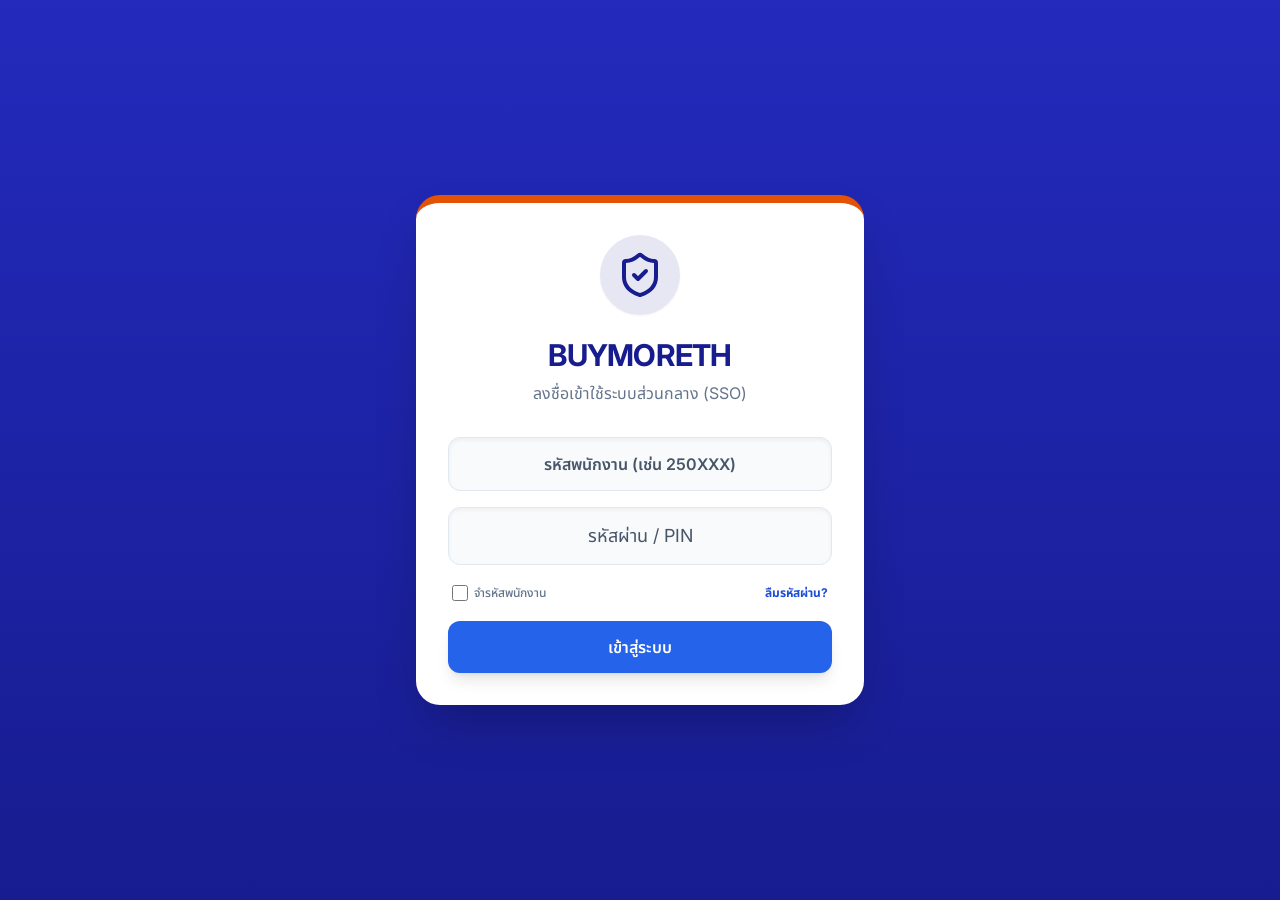
==== commit f7f973d3: "Release Main 20261016.01 verified UI" ====
--- a/index.html
+++ b/index.html
@@ -1,2989 +1,3199 @@
-<!DOCTYPE html>
-<html lang="th">
-<head>
-    <meta charset="UTF-8">
-    <meta name="viewport" content="width=device-width, initial-scale=1.0">
-    <!-- Update the inline script hash when changing the script below; tests/main-csp.test.cjs checks it. -->
-    <meta http-equiv="Content-Security-Policy" content="script-src 'self' https://static.line-scdn.net 'sha256-iE/x1AHAvTkhK02lu3PsJxuWUFl59zWJzXPS8j6kV+c='; object-src 'none'; base-uri 'self'">
-    <link rel="icon" href="assets/icons/bm.svg" type="image/svg+xml">
-    <link rel="apple-touch-icon" href="assets/icons/bm-192-v20261001-07.png">
-    <link rel="manifest" href="manifest.webmanifest">
-    <meta name="theme-color" content="#2563eb">
-    <title>BUYMORETH | ศูนย์รวมระบบงาน</title>
-    <link rel="stylesheet" href="css/unified-shell.css?v=20260921.07">
-    <script src="js/akra-shell-bridge.js?v=20261002.02"></script>
-    <script src="js/unified-shell.js?v=20261005.01"></script>
-    <script src="js/main-push.js?v=20261005.01"></script>
-    <script src="js/permission-catalog.js?v=20261002.02"></script>
-    <script src="js/user-permission-editor.js?v=20260917.03"></script>
-    <script src="js/main-pwa.js?v=20261002.02" defer></script>
-    <link rel="preconnect" href="https://hgxrrskztbpejirrdpbq.supabase.co">
-    <link rel="preconnect" href="https://fonts.googleapis.com">
-    <link rel="preconnect" href="https://fonts.gstatic.com" crossorigin>
-
-    <!-- ฟอนต์ Inter + Noto Sans Thai -->
-    <link id="main-fonts" href="https://fonts.googleapis.com/css2?family=Inter:wght@400;500;600;700;800&family=Noto+Sans+Thai:wght@300;400;500;600;700&display=swap" rel="stylesheet" media="print">
-    <noscript><link href="https://fonts.googleapis.com/css2?family=Inter:wght@400;500;600;700;800&family=Noto+Sans+Thai:wght@300;400;500;600;700&display=swap" rel="stylesheet"></noscript>
-    
-    <!-- Tailwind CSS (precompiled; see tailwind.config.js / tailwind.src.css) -->
-    <link rel="stylesheet" href="tailwind.css?v=20260917.02">
-
-    <!-- Lucide Icons -->
-    <script src="assets/lucide-0.468.0.min.js" defer></script>
-    
-    <style>
-        .fade-in { animation: fadeIn 0.3s ease-out forwards; }
-        .admin-overflow-guard { overflow-x: hidden; }
-        @media (min-width: 1024px) {
-            #tab-content-users > article:first-child { width: calc((100% - 1.5rem) / 3); }
-            #tab-content-users > article:last-child { width: calc((100% - 1.5rem) * 2 / 3); }
-        }
-        .authorization-switch:focus-visible + .authorization-switch-track {
-            outline: 3px solid #E35205;
-            outline-offset: 3px;
-        }
-        .authorization-details > summary { list-style: none; }
-        .authorization-details > summary::-webkit-details-marker { display: none; }
-        .authorization-details[open] .authorization-details-chevron { transform: rotate(180deg); }
-        @keyframes fadeIn {
-            from { opacity: 0; transform: translateY(10px); }
-            to { opacity: 1; transform: translateY(0); }
-        }
-        
-        .toast-slide-in { animation: slideInRight 0.4s cubic-bezier(0.68, -0.55, 0.265, 1.55) forwards; }
-        .toast-fade-out { animation: fadeOutRight 0.3s ease-in forwards; }
-        @keyframes slideInRight {
-            from { transform: translateX(120%); opacity: 0; }
-            to { transform: translateX(0); opacity: 1; }
-        }
-        @keyframes fadeOutRight {
-            from { transform: translateX(0); opacity: 1; }
-            to { transform: translateX(120%); opacity: 0; }
-        }
-
-        ::-webkit-scrollbar { width: 5px; height: 5px; }
-        ::-webkit-scrollbar-track { background: transparent; }
-        ::-webkit-scrollbar-thumb { background: #cbd5e1; border-radius: 10px; }
-        ::-webkit-scrollbar-thumb:hover { background: #94a3b8; }
-        
-        .role-card.active {
-            border-color: #E35205;
-            background-color: #fffaf5;
-            box-shadow: 0 4px 15px -3px rgba(227, 82, 5, 0.15);
-        }
-        .role-card.active .icon-bg { background-color: #E35205; color: white; }
-        
-        .app-preview-card { transition: all 0.3s ease; filter: grayscale(100%) opacity(40%); }
-        .app-preview-card.unlocked { filter: grayscale(0%) opacity(100%); transform: translateY(-2px); border-color: #171C8F; }
-
-        :root { --main-font: 'Inter', 'Noto Sans Thai', system-ui, sans-serif; --main-navy: #0f172a; --main-blue: #2563eb; --main-ink: #17243b; --main-muted: #58677d; --main-line: #e3e8ef; --main-canvas: #f5f7fb; }
-        body { font-family: var(--main-font); }
-        body.main-dashboard-active { display: block; padding: 0; background: var(--main-canvas); }
-        body.main-dashboard-active #dashboard-section { width: 100%; max-width: none; min-height: 100vh; padding: 0 0 32px 240px; position: relative; }
-        #dashboard-section ::selection { background: #dbeafe; color: #172554; }
-        #dashboard-section :is(button, a):focus-visible { outline: 3px solid #e35205; outline-offset: 3px; }
-        .main-sidebar { position: fixed; inset: 0 auto 0 0; width: 240px; display: flex; flex-direction: column; background: var(--main-navy); color: #d6e0ef; z-index: 30; }
-        .main-brand-lockup { min-height: 92px; display: flex; align-items: center; gap: 12px; padding: 24px; border-bottom: 1px solid #243047; }
-        .main-brand-mark { display: grid; place-items: center; width: 40px; height: 40px; flex-shrink: 0; color: #fff; background: #2563eb; border-radius: 10px; font-size: 16px; font-weight: 800; }
-        .main-brand-copy { display: flex; flex-direction: column; gap: 3px; }
-        .main-brand-copy strong { color: #fff; font-size: 15px; font-weight: 700; }
-        .main-brand-copy small { color: #abbcd5; font-size: 11px; }
-        .main-portal-controls { padding: 26px 14px; }
-        .main-category-tabs { display: flex; flex-direction: column; gap: 8px; }
-        .main-cat-tab { width: 100%; display: flex; align-items: center; gap: 12px; padding: 13px 14px; min-height: 48px; border: 0; border-radius: 8px; color: #c5d1e4; background: transparent; text-align: left; font-family: var(--main-font); font-size: 13px; font-weight: 600; cursor: pointer; transition: background .18s ease, color .18s ease; }
-        .main-cat-tab svg { width: 18px; height: 18px; flex-shrink: 0; }
-        .main-cat-tab:hover { background: #1e2b42; color: #fff; }
-        .main-cat-tab.active { background: var(--main-blue); color: #fff; }
-        .main-sidebar-footer { margin-top: auto; padding: 22px 24px; border-top: 1px solid #243047; font-size: 12px; line-height: 1.8; color: #a9bad4; }
-        .main-sidebar-footer strong { display: block; color: #e4ebf7; font-weight: 600; }
-        .main-sidebar-footer span { display: inline-block; width: 6px; height: 6px; margin-right: 7px; border-radius: 50%; background: #e35205; }
-        .main-dashboard-topbar { position: relative; z-index: 40; min-height: 76px; display: flex; align-items: center; justify-content: space-between; gap: 16px; padding: 14px 32px; color: var(--main-ink); background: #fff; border-bottom: 1px solid var(--main-line); }
-        .main-topbar-title { font-size: 15px; font-weight: 700; white-space: nowrap; }
-        .main-topbar-title small { display: block; color: var(--main-muted); font-size: 11px; font-weight: 400; margin-top: 3px; }
-        .main-dashboard-actions, .account-actions-menu { display: flex; align-items: center; gap: 8px; min-width: 0; }
-        .main-nav-user { display: flex; align-items: center; gap: 8px; padding-right: 8px; }
-        .main-nav-user__dot { width: 7px; height: 7px; flex-shrink: 0; border-radius: 50%; background: #059669; }
-        .main-nav-user__text { color: #334155; font-size: 12px; font-weight: 600; }
-        .main-nav-role-badge { display: inline-block; margin-left: 6px; padding: 2px 6px; color: #1e40af; border-radius: 4px; background: #eff6ff; font-size: 10px; font-weight: 600; }
-        .main-dashboard-action { position: relative; display: flex; align-items: center; justify-content: center; gap: 7px; min-height: 40px; padding: 0 11px; border: 1px solid var(--main-line); border-radius: 7px; color: #46566f; background: #fff; font-size: 12px; font-weight: 600; transition: background .18s ease, color .18s ease; }
-        .main-dashboard-action:hover { background: #eff6ff; color: #1e40af; border-color: #b8cdf5; }
-        .main-dashboard-action.hidden { display: none; }
-        .main-dashboard-action--danger { color: #b42332; }
-        .main-dashboard-action--danger:hover { color: #9f1239; background: #fff1f2; border-color: #fecdd3; }
-        .hidden-desktop { display: none !important; }
-        .main-dashboard-content { max-width: 1240px; margin: 0 auto; padding: 36px 32px 0; }
-        .main-dashboard-intro { margin-bottom: 30px; }
-        .main-dashboard-intro h1 { margin: 0; color: var(--main-ink); font-size: 26px; font-weight: 700; line-height: 1.5; }
-        .main-dashboard-intro h1 span { color: #1e3a8a; }
-        .main-dashboard-intro p { margin: 6px 0 0; color: var(--main-muted); font-size: 14px; line-height: 1.7; }
-        .main-pwa-install { display: inline-flex; align-items: center; justify-content: center; gap: 7px; min-height: 40px; margin-top: 16px; padding: 0 14px; border: 1px solid var(--main-line); border-radius: 10px; background: #fff; color: var(--main-ink); font: inherit; font-size: 13px; font-weight: 700; cursor: pointer; }
-        .main-pwa-install:hover { border-color: #2563eb; color: #1d4ed8; }
-        .main-pwa-install:focus-visible { outline: 3px solid #e35205; outline-offset: 3px; }
-        .main-pwa-install[hidden] { display: none; }
-        .main-pwa-install-help { margin: 0 0 16px; color: var(--main-muted); font-size: 13px; line-height: 1.7; }
-        .main-pwa-install-help summary { width: max-content; max-width: 100%; color: #234784; font-weight: 600; cursor: pointer; text-underline-offset: 3px; }
-        .main-pwa-install-help summary:focus-visible { outline: 3px solid #e35205; outline-offset: 3px; border-radius: 3px; }
-        .main-pwa-install-help__body { display: grid; gap: 7px; max-width: 72ch; margin-top: 8px; padding: 12px 14px; border: 1px solid var(--main-line); border-radius: 10px; background: #f8fafc; }
-        .main-pwa-install-help__body p { margin: 0; }
-        .main-pwa-install-help__note { color: var(--main-muted); }
-        .main-gr-push { display: flex; flex-wrap: wrap; align-items: center; gap: 10px 16px; margin-bottom: 18px; padding: 12px 14px; border: 1px solid var(--main-line); border-radius: 10px; background: #f8fafc; }
-        .main-gr-push[hidden] { display: none; }
-        .main-gr-push .main-pwa-install { margin-top: 0; flex-shrink: 0; }
-        .main-gr-push .main-pwa-install:disabled { cursor: default; opacity: .6; }
-        .main-gr-push p { margin: 0; flex: 1 1 240px; color: var(--main-muted); font-size: 13px; line-height: 1.7; }
-        .main-launcher-head { display: flex; align-items: center; justify-content: space-between; gap: 16px; margin-bottom: 18px; padding-bottom: 16px; border-bottom: 1px solid var(--main-line); }
-        .main-launcher-head h2 { margin: 0; color: var(--main-ink); font-size: 16px; font-weight: 700; }
-        .main-launcher-actions { display: flex; align-items: center; gap: 12px; }
-        .main-section-count { padding: 4px 10px; border-radius: 6px; background: #eaf0fb; color: #234784; font-size: 12px; font-weight: 600; white-space: nowrap; font-variant-numeric: tabular-nums; }
-        #app-grid { display: grid; grid-template-columns: repeat(3, minmax(0, 1fr)); gap: 18px; }
-        .main-app-card { position: relative; min-height: 172px; display: flex; flex-direction: column; gap: 18px; padding: 22px; text-align: left; border: 1px solid var(--main-line); border-radius: 12px; background: #fff; color: inherit; cursor: pointer; transition: border-color .18s ease, background .18s ease; }
-        .main-app-card:hover { border-color: #94b5ed; background: #fbfdff; }
-        .main-app-card:active { background: #eff6ff; }
-        .main-app-card__top { display: flex; align-items: center; justify-content: space-between; gap: 12px; }
-        .main-app-logo { display: grid; place-items: center; width: 44px; height: 44px; border-radius: 10px; flex-shrink: 0; }
-        .main-app-logo svg { width: 24px; height: 24px; }
-        .main-app-logo[data-app-id="app-w5"] { color: #2563eb; border: 1px solid #bfdbfe; background: #eff6ff; }
-        .main-app-logo[data-app-id="app-trd"] { color: #7c3aed; border: 1px solid #ddd6fe; background: #f5f3ff; }
-        .main-app-logo[data-app-id="app-gr"] { color: #059669; border: 1px solid #a7f3d0; background: #ecfdf5; }
-        .main-app-logo[data-app-id="app-pr"] { color: #d97706; border: 1px solid #fde68a; background: #fffbeb; }
-        .main-app-logo[data-app-id="app-pick"] { color: #e11d48; border: 1px solid #fecdd3; background: #fff1f2; }
-        .main-app-logo[data-app-id="app-tracking"] { color: #0284c7; border: 1px solid #bae6fd; background: #f0f9ff; }
-        .main-app-logo[data-app-id="app-damage"] { color: #c026d3; border: 1px solid #f5d0fe; background: #fdf4ff; }
-        .main-app-logo[data-app-id="app-kpi"] { color: #0d9488; border: 1px solid #99f6e4; background: #f0fdfa; }
-        .main-app-logo[data-app-id="app-manual"] { color: #475569; border: 1px solid #cbd5e1; background: #f8fafc; }
-        .main-app-card__arrow { width: 18px; height: 18px; color: #64748b; }
-        .main-app-card:hover .main-app-card__arrow { color: #2563eb; }
-        .main-app-card__copy { display: flex; flex-direction: column; gap: 5px; min-width: 0; }
-        .main-app-card__title { margin: 0; color: var(--main-ink); font-size: 15px; font-weight: 700; line-height: 1.65; overflow-wrap: anywhere; }
-        .main-app-card__type { margin: 0; color: var(--main-muted); font-size: 12px; line-height: 1.65; }
-        .main-app-empty { grid-column: 1 / -1; padding: 56px 20px; color: var(--main-muted); text-align: center; background: #fff; border: 1px solid var(--main-line); border-radius: 12px; }
-        .main-app-empty h3 { color: var(--main-ink); font-size: 16px; font-weight: 700; margin-top: 12px; }
-        .main-app-empty p { color: var(--main-muted); }
-        .main-dashboard-footer { padding-top: 30px; color: var(--main-muted); font-size: 11px; text-align: center; }
-        @media (max-width: 1250px) {
-            .main-dashboard-action__label, #line-status-badge { display: none; }
-            .main-dashboard-action { width: 40px; padding: 0; }
-            .main-dashboard-topbar { padding-inline: 24px; }
-            .main-dashboard-content { padding-inline: 24px; }
-            #app-grid { grid-template-columns: repeat(2, minmax(0, 1fr)); }
-        }
-        @media (max-width: 768px) {
-            body.main-dashboard-active #dashboard-section { display: flex; flex-direction: column; padding: 0 0 24px; }
-            body.main-dashboard-active #dashboard-section.hidden { display: none; }
-            .main-dashboard-topbar { order: -2; min-height: 68px; padding: 12px 16px; gap: 12px; }
-            .main-topbar-title { font-size: 14px; }
-            .main-topbar-title small { font-size: 10px; }
-            .main-sidebar { position: static; width: auto; display: block; background: transparent; z-index: auto; order: -1; }
-            .main-sidebar .main-brand-lockup, .main-sidebar-footer { display: none; }
-            .main-portal-controls { padding: 18px 16px 0; }
-            .main-category-tabs { display: grid; grid-template-columns: repeat(2, minmax(0, 1fr)); gap: 8px; }
-            .main-cat-tab { gap: 8px; padding: 12px; min-height: 48px; font-size: 12px; color: #40516c; background: #fff; border: 1px solid var(--main-line); }
-            .main-cat-tab:hover { background: #eaf0fb; color: #1e40af; }
-            .main-cat-tab.active { background: #2563eb; border-color: #2563eb; color: #fff; }
-            .main-cat-tab svg { width: 16px; height: 16px; }
-            .main-nav-user { display: none; }
-            .hidden-desktop { display: flex !important; }
-            .main-dashboard-actions { position: relative; }
-            .main-dashboard-action { width: auto; min-height: 44px; padding: 0 12px; }
-            .main-dashboard-action__label { display: inline-block; }
-            .account-actions-menu { display: none; flex-direction: column; position: absolute; top: calc(100% + 8px); right: 0; width: 220px; padding: 8px; background: #fff; border: 1px solid var(--main-line); border-radius: 10px; box-shadow: 0 12px 30px rgba(15,23,42,.14); z-index: 100; }
-            .account-actions-menu.is-open { display: flex; }
-            .account-actions-menu .main-dashboard-action { width: 100%; justify-content: flex-start; border-color: transparent; }
-            .main-dashboard-content { width: 100%; padding: 24px 16px 0; }
-            .main-dashboard-intro { margin-bottom: 24px; }
-            .main-launcher-actions { flex-wrap: wrap; justify-content: flex-end; }
-            .main-dashboard-intro h1 { font-size: 22px; line-height: 1.55; }
-            .main-dashboard-intro p { font-size: 13px; }
-            .main-launcher-head { margin-bottom: 14px; padding-bottom: 12px; }
-            .main-launcher-head h2 { font-size: 14px; }
-            #app-grid { gap: 12px; }
-            .main-app-card { padding: 15px; gap: 14px; min-height: 166px; }
-            .main-app-card__title { font-size: 14px; }
-            .main-app-card__type { font-size: 12px; }
-            .main-app-logo { width: 38px; height: 38px; }
-            .main-app-logo svg { width: 21px; height: 21px; }
-        }
-        @media (max-width: 360px) {
-            #app-grid { grid-template-columns: 1fr; }
-            .main-app-card { flex-direction: row; align-items: center; min-height: 92px; }
-            .main-app-card__arrow { display: none; }
-            .main-cat-tab { padding: 10px 8px; gap: 6px; }
-        }
-        @media (prefers-reduced-motion: reduce) {
-            #dashboard-section.fade-in { animation: none; }
-            #dashboard-section * { transition: none !important; }
-        }
-    </style>
-</head>
-<body class="bg-gradient-to-b from-[#232abc] to-brand-blue min-h-screen text-slate-800 flex items-center justify-center p-4">
-
-    <div id="toast-container" class="fixed top-5 right-5 z-50 flex flex-col gap-3" aria-live="polite" aria-atomic="true"></div>
-
-    <!-- 0. ส่วนตรวจสอบเซสชันเริ่มต้น -->
-    <main id="boot-section" class="w-full max-w-md fade-in">
-        <section class="bg-white rounded-3xl p-8 shadow-2xl text-center border-t-8 border-t-brand-orange relative overflow-hidden">
-            <div class="w-12 h-12 mx-auto mb-5 rounded-full border-4 border-brand-blue/20 border-t-brand-orange animate-spin"></div>
-            <h1 class="text-3xl font-bold mb-2 text-brand-blue tracking-tight">BUYMORETH</h1>
-            <p class="text-slate-500">กำลังตรวจสอบเซสชัน...</p>
-        </section>
-    </main>
-
-    <!-- 1. ส่วนลงชื่อเข้าใช้ (Login Section) -->
-    <main id="login-section" class="w-full max-w-md hidden fade-in">
-        <section class="bg-white rounded-3xl p-8 shadow-2xl text-center border-t-8 border-t-brand-orange relative overflow-hidden">
-            <div class="bg-brand-blue/10 p-4 rounded-full inline-block mb-4 shadow-sm">
-                <i data-lucide="shield-check" class="w-12 h-12 text-brand-blue"></i>
-            </div>
-            <h1 class="text-3xl font-bold mb-2 text-brand-blue tracking-tight">BUYMORETH</h1>
-            <p class="text-slate-500 mb-8">ลงชื่อเข้าใช้ระบบส่วนกลาง (SSO)</p>
-
-            <form id="login-form" class="space-y-5" novalidate>
-                <div class="space-y-4">
-                    <div class="relative">
-                        <label for="username-input" class="sr-only">รหัสพนักงาน</label>
-                        <input type="text" id="username-input" name="username" placeholder="รหัสพนักงาน (เช่น 250XXX)"
-                            class="w-full px-4 py-3.5 rounded-xl bg-slate-50 border border-slate-200 focus:outline-none focus:border-brand-blue focus:ring-2 focus:ring-brand-blue/20 text-center text-base font-semibold text-brand-blue transition-all shadow-inner placeholder:text-slate-400"
-                            required autocomplete="username">
-                    </div>
-                    <div class="relative">
-                        <label for="password-input" class="sr-only">รหัสผ่านหรือ PIN</label>
-                        <input type="password" id="password-input" name="password" placeholder="รหัสผ่าน / PIN"
-                            class="w-full px-4 py-3.5 rounded-xl bg-slate-50 border border-slate-200 focus:outline-none focus:border-brand-blue focus:ring-2 focus:ring-brand-blue/20 text-center text-lg tracking-widest text-brand-blue transition-all shadow-inner placeholder:text-slate-400 placeholder:tracking-normal"
-                            required autocomplete="current-password">
-                    </div>
-                </div>
-                <div class="flex justify-between items-center px-1 text-xs select-none">
-                    <label class="inline-flex items-center text-slate-500 font-medium cursor-pointer">
-                        <input type="checkbox" id="remember-id-checkbox" class="rounded border-slate-300 text-brand-orange focus:ring-brand-orange/20 mr-1.5 w-4 h-4 accent-brand-orange">
-                        <span>จำรหัสพนักงาน</span>
-                    </label>
-                    <button type="button" id="forgot-password-btn" class="text-brand-orange hover:text-[#c94804] font-bold transition-colors">ลืมรหัสผ่าน?</button>
-                </div>
-                <button type="submit" id="login-btn" 
-                    class="w-full bg-brand-orange hover:bg-[#c94804] text-white font-semibold py-3.5 px-4 rounded-xl transition-all transform hover:scale-[1.02] active:scale-95 flex justify-center items-center shadow-lg shadow-brand-orange/30 disabled:opacity-70 disabled:transform-none">
-                    <span id="login-btn-text">เข้าสู่ระบบ</span>
-                </button>
-            </form>
-        </section>
-    </main>
-
-    <!-- 2. ส่วนหน้าหลัก (Dashboard Section) -->
-    <main id="dashboard-section" class="w-full max-w-6xl hidden fade-in py-8">
-        <aside class="main-sidebar" aria-label="เมนูระบบงาน">
-            <div class="main-brand-lockup"><div class="main-brand-mark" aria-hidden="true">BM</div><div class="main-brand-copy"><strong>BUYMORETH</strong><small>ระบบงานภายในองค์กร</small></div></div>
-            <section class="main-portal-controls" id="main-portal-controls">
-                <div class="main-category-tabs" id="main-category-tabs" role="tablist" aria-label="หมวดหมู่แอปพลิเคชัน">
-                    <button type="button" class="main-cat-tab active" data-category="all" role="tab" aria-selected="true"><i data-lucide="layout-grid" aria-hidden="true"></i>ทั้งหมด</button>
-                    <button type="button" class="main-cat-tab" data-category="warehouse" role="tab" aria-selected="false"><i data-lucide="warehouse" aria-hidden="true"></i>คลังสินค้า & ขนส่ง</button>
-                    <button type="button" class="main-cat-tab" data-category="procurement" role="tab" aria-selected="false"><i data-lucide="clipboard-check" aria-hidden="true"></i>จัดซื้อ & ตรวจรับ</button>
-                    <button type="button" class="main-cat-tab" data-category="analytics" role="tab" aria-selected="false"><i data-lucide="chart-no-axes-combined" aria-hidden="true"></i>รายงาน & มาตรฐาน</button>
-                </div>
-            </section>
-            <div class="main-sidebar-footer"><strong><span aria-hidden="true"></span>BUYMORETH</strong>ศูนย์รวมระบบงาน BUYMORETH</div>
-        </aside>
-        <div class="main-dashboard-topbar">
-            <div class="main-topbar-title">หน้าหลัก<small>ศูนย์รวมระบบงาน BUYMORETH</small></div>
-            <nav class="main-dashboard-actions" aria-label="เมนูผู้ใช้งานระบบ">
-                <div class="main-nav-user"><i class="main-nav-user__dot" aria-hidden="true"></i><span id="user-name-display" class="main-nav-user__text"><strong>ADMIN</strong> · SESSION ACTIVE</span></div>
-                
-                <button type="button" id="mobile-account-toggle" class="main-dashboard-action hidden-desktop" aria-expanded="false" aria-controls="account-actions-menu">
-                    <i data-lucide="user" class="w-4 h-4"></i><span class="main-dashboard-action__label">บัญชี</span>
-                </button>
-                
-                <div id="account-actions-menu" class="account-actions-menu">
-                    <button type="button" id="line-account-btn" class="main-dashboard-action" title="การเชื่อมต่อ LINE" aria-label="การเชื่อมต่อ LINE"><i data-lucide="message-circle" class="w-4 h-4" id="line-account-icon"></i><span id="line-status-dot" class="w-2 h-2 rounded-full bg-slate-300 absolute top-1.5 right-1.5 hidden"></span><span id="line-status-badge" class="hidden text-xs font-semibold px-2 py-0.5 rounded-md bg-[#06c755]/15 text-[#06c755]"></span><span class="main-dashboard-action__label">LINE</span></button>
-                    <a href="executive-dashboard.html" id="exec-btn" class="main-dashboard-action hidden" title="Executive Cockpit Dashboard" aria-label="Executive Cockpit Dashboard"><i data-lucide="bar-chart-3" class="w-4 h-4"></i><span class="main-dashboard-action__label">Executive</span></a>
-                    <button type="button" id="admin-btn" class="main-dashboard-action hidden" title="จัดการผู้ใช้งาน" aria-label="จัดการผู้ใช้งาน"><i data-lucide="settings" class="w-4 h-4"></i><span class="main-dashboard-action__label">จัดการ</span></button>
-                    <button type="button" id="change-pwd-btn" class="main-dashboard-action" title="เปลี่ยนรหัสผ่าน" aria-label="เปลี่ยนรหัสผ่าน"><i data-lucide="key-round" class="w-4 h-4"></i><span class="main-dashboard-action__label">เปลี่ยนรหัส</span></button>
-                    <button type="button" id="logout-btn" class="main-dashboard-action main-dashboard-action--danger" title="ออกจากระบบ" aria-label="ออกจากระบบ"><i data-lucide="log-out" class="w-4 h-4"></i><span class="main-dashboard-action__label">ออกจากระบบ</span></button>
-                </div>
-            </nav>
-        </div>
-
-        <div class="main-dashboard-content">
-            <header class="main-dashboard-intro">
-                <h1>ระบบปฏิบัติการ <span>BUYMORETH</span></h1>
-                <p>เลือกระบบที่คุณต้องการใช้งานจากรายการด้านล่าง</p>
-            </header>
-
-            <section class="main-launcher">
-                <div class="main-launcher-head">
-                    <h2>แอปพลิเคชันของคุณ</h2>
-                    <div class="main-launcher-actions">
-                        <span class="main-section-count"><span id="app-grid-count">10</span> ระบบ</span>
-                        <button id="main-pwa-install" class="main-pwa-install" type="button" hidden>ติดตั้ง BUYMORETH</button>
-                    </div>
-                </div>
-                <details id="main-pwa-install-help" class="main-pwa-install-help">
-                    <summary>วิธีติดตั้ง BUYMORETH</summary>
-                    <div class="main-pwa-install-help__body">
-                        <p><strong>Windows · Chrome:</strong> เมนู ⋮ &gt; Cast, save, and share &gt; Install page as app…</p>
-                        <p><strong>Windows · Edge:</strong> เมนู ⋯ &gt; More tools &gt; Apps &gt; Install this site as an app</p>
-                        <p><strong>Android · Chrome:</strong> เมนู ⋮ &gt; Install and create shortcut &gt; Install</p>
-                        <p class="main-pwa-install-help__note">ชื่อเมนูอาจต่างกันตามเวอร์ชันหรือข้อกำหนดของอุปกรณ์ หากไม่พบตัวเลือกติดตั้ง ให้ใช้ BUYMORETH ในเบราว์เซอร์ตามปกติหรือติดต่อผู้ดูแลระบบ</p>
-                    </div>
-                </details>
-                <section id="main-gr-push" class="main-gr-push" aria-label="แจ้งเตือนการรับสินค้า" hidden>
-                    <button id="main-gr-push-toggle" class="main-pwa-install" type="button" aria-pressed="false" aria-describedby="main-gr-push-status" disabled>เปิดแจ้งเตือนรับสินค้า</button>
-                    <p id="main-gr-push-status" role="status" aria-live="polite"></p>
-                </section>
-                <section id="app-grid" aria-label="แอปพลิเคชันที่เปิดใช้งานได้"></section>
-            </section>
-
-            <footer class="main-dashboard-footer">© 2026 BUYMORETH</footer>
-        </div>
-    </main>
-
-    <section id="unified-shell" hidden aria-label="พื้นที่ทำงาน BUYMORETH">
-        <aside class="shell-sidebar" aria-label="เมนูแอปพลิเคชัน">
-            <div class="shell-sidebar-brand">
-                <span class="shell-sidebar-mark" aria-hidden="true">BM</span>
-                <span><strong>BUYMORETH</strong><small>ศูนย์รวมระบบงาน</small></span>
-            </div>
-            <button type="button" id="shell-sidebar-home" class="shell-sidebar-home" title="กลับหน้าหลัก BUYMORETH">
-                <svg aria-hidden="true" viewBox="0 0 24 24" focusable="false"><path d="m3 10 9-7 9 7"/><path d="M5 9.5V21h14V9.5"/><path d="M9 21v-7h6v7"/></svg>
-                <span>หน้าหลัก</span>
-            </button>
-            <div class="shell-sidebar-heading">แอปและเมนูงาน</div>
-            <nav id="shell-app-nav" class="shell-app-nav" aria-label="สลับแอปพลิเคชัน"></nav>
-            <div class="shell-sidebar-footer"><span id="shell-sidebar-user"></span><small>สิทธิ์และเซสชันควบคุมโดย BUYMORETH</small></div>
-        </aside>
-        <div class="shell-workspace">
-            <nav class="shell-toolbar" aria-label="เครื่องมือพื้นที่ทำงาน">
-                <button type="button" id="shell-home" title="กลับหน้าหลัก" aria-label="กลับหน้าหลัก">
-                    <svg aria-hidden="true" viewBox="0 0 24 24" focusable="false"><path d="m3 10 9-7 9 7"/><path d="M5 9.5V21h14V9.5"/><path d="M9 21v-7h6v7"/></svg>
-                    <span>หน้าหลัก</span>
-                </button>
-                <label for="shell-module-select" class="sr-only">เลือกแอป</label>
-                <select id="shell-module-select" hidden aria-hidden="true" tabindex="-1"></select>
-                <div class="shell-app-context" aria-live="polite">
-                    <strong id="shell-app-title">กำลังเปิดแอป</strong>
-                    <span id="shell-user"></span>
-                </div>
-                <div class="shell-toolbar-actions">
-                    <button type="button" id="shell-refresh" title="รีเฟรชแอป" aria-label="รีเฟรชแอป">
-                        <svg aria-hidden="true" viewBox="0 0 24 24" focusable="false"><path d="M20 11a8 8 0 0 0-14.8-4L3 9"/><path d="M3 4v5h5"/><path d="M4 13a8 8 0 0 0 14.8 4L21 15"/><path d="M21 20v-5h-5"/></svg>
-                        <span>รีเฟรช</span>
-                    </button>
-                    <button type="button" id="shell-admin" hidden title="จัดการสิทธิ์" aria-label="จัดการสิทธิ์">
-                        <svg aria-hidden="true" viewBox="0 0 24 24" focusable="false"><path d="M12 3 4.5 6v5.5c0 4.8 3.2 7.9 7.5 9.5 4.3-1.6 7.5-4.7 7.5-9.5V6z"/><path d="m9 12 2 2 4-4"/></svg>
-                        <span>สิทธิ์</span>
-                    </button>
-                    <button type="button" id="shell-logout" title="ออกจากระบบ" aria-label="ออกจากระบบ">
-                        <svg aria-hidden="true" viewBox="0 0 24 24" focusable="false"><path d="M10 4H5v16h5"/><path d="m14 8 4 4-4 4"/><path d="M18 12H9"/></svg>
-                        <span>ออกจากระบบ</span>
-                    </button>
-                </div>
-            </nav>
-            <p id="shell-status" role="status" aria-live="polite"></p>
-            <button type="button" id="shell-retry" hidden>ลองเปิดอีกครั้ง</button>
-            <div id="shell-frame-host"></div>
-        </div>
-    </section>
-
-    <!-- 3. ส่วนจัดการผู้ใช้งาน (Admin Section) -->
-    <main id="admin-section" class="w-full max-w-7xl hidden fade-in py-6 h-screen max-h-[900px] flex flex-col admin-overflow-guard">
-        <header class="flex flex-col sm:flex-row justify-between items-center mb-6 bg-white p-5 rounded-2xl shadow-lg shrink-0 gap-4 min-w-0">
-            <div class="flex items-center gap-4 w-full sm:w-auto min-w-0">
-                <div class="bg-slate-100 p-1.5 rounded-xl flex gap-1 shadow-inner shrink-0 overflow-x-auto w-full sm:w-auto min-w-0">
-                    <button id="tab-btn-users" class="px-5 py-2 rounded-lg font-bold bg-white text-brand-blue shadow-sm transition-all flex items-center gap-2 whitespace-nowrap">
-                        <i data-lucide="users" class="w-4 h-4"></i> จัดการพนักงาน
-                    </button>
-                    <button id="tab-btn-apps" class="px-5 py-2 rounded-lg font-medium text-slate-500 hover:text-brand-blue transition-all flex items-center gap-2 whitespace-nowrap">
-                        <i data-lucide="shield-check" class="w-4 h-4"></i> ตั้งค่าสิทธิ์
-                    </button>
-                </div>
-            </div>
-            <div class="flex gap-3">
-                <button id="refresh-data-btn" class="bg-slate-100 hover:bg-slate-200 text-slate-700 px-4 py-2 rounded-xl transition-colors flex items-center gap-2 font-medium">
-                    <i data-lucide="refresh-cw" class="w-4 h-4" id="refresh-icon"></i> รีเฟรช
-                </button>
-                <button id="back-to-dash-btn" class="bg-brand-blue hover:bg-[#121670] text-white px-5 py-2 rounded-xl transition-colors flex items-center gap-2 shadow-md shadow-brand-blue/30 font-medium whitespace-nowrap">
-                    <i data-lucide="arrow-left" class="w-4 h-4"></i> กลับหน้าหลัก
-                </button>
-            </div>
-        </header>
-
-        <!-- [TAB 1] จัดการสิทธิ์พนักงาน -->
-        <section id="tab-content-users" class="flex flex-col lg:flex-row gap-6 flex-grow min-h-0">
-            <article class="bg-white rounded-2xl shadow-xl border border-slate-200 flex flex-col w-full lg:w-1/3 shrink-0 overflow-hidden relative">
-                <div class="p-5 border-b border-slate-100 bg-slate-50 flex flex-col gap-3">
-                    <button id="btn-new-user" class="w-full bg-brand-blue/10 hover:bg-brand-blue hover:text-white text-brand-blue border border-brand-blue/20 font-semibold py-3 px-4 rounded-xl transition-all flex justify-center items-center gap-2 group">
-                        <i data-lucide="user-plus" class="w-5 h-5 group-hover:scale-110 transition-transform"></i> เพิ่มผู้ใช้งานใหม่
-                    </button>
-                    <div class="relative">
-                        <input type="text" id="search-input" placeholder="ค้นหา ID หรือ ชื่อ..." 
-                            class="w-full pl-10 pr-4 py-2.5 rounded-xl bg-white border border-slate-200 focus:outline-none focus:border-brand-orange focus:ring-1 focus:ring-brand-orange text-sm transition-colors shadow-sm">
-                        <i data-lucide="search" class="w-4 h-4 text-slate-400 absolute left-3.5 top-3"></i>
-                    </div>
-                    <div class="text-xs text-slate-500 font-medium flex justify-between">
-                        <span>รายชื่อทั้งหมด</span>
-                        <span id="user-count" class="bg-brand-orange text-white px-2 py-0.5 rounded-full">0</span>
-                    </div>
-                </div>
-                
-                <div id="interactive-user-list" class="flex-grow overflow-y-auto p-2 space-y-1 bg-slate-50/50"></div>
-
-                <div id="list-loading-state" class="hidden absolute inset-0 bg-white/80 backdrop-blur-sm flex flex-col items-center justify-center z-10 text-brand-blue">
-                    <i data-lucide="loader-2" class="w-8 h-8 animate-spin mb-2"></i>
-                </div>
-            </article>
-
-            <article class="bg-white rounded-2xl shadow-xl border-t-8 border-t-brand-orange flex flex-col w-full lg:w-2/3 shrink-0 overflow-hidden">
-                <div id="empty-selection-state" class="flex flex-col items-center justify-center h-full text-slate-400 p-10">
-                    <div class="w-24 h-24 bg-slate-50 rounded-full flex items-center justify-center mb-6 shadow-inner">
-                        <i data-lucide="mouse-pointer-click" class="w-10 h-10 text-slate-300"></i>
-                    </div>
-                    <h3 class="text-xl font-bold text-slate-500 mb-2">เลือกผู้ใช้งานจากเมนูด้านซ้าย</h3>
-                    <p class="text-sm">เพื่อดูและจัดการสิทธิ์กลุ่มที่ผู้ใช้นี้อยู่</p>
-                </div>
-
-                <form id="interactive-form" class="hidden flex flex-col h-full" novalidate>
-                    <div class="p-6 border-b border-slate-100 bg-slate-50/80 flex flex-col sm:flex-row gap-4 items-start sm:items-center justify-between shrink-0">
-                        <div class="flex items-center gap-4 w-full sm:w-auto">
-                            <div class="w-14 h-14 bg-brand-blue text-white rounded-2xl flex items-center justify-center text-xl font-bold shadow-md" id="editor-avatar">?</div>
-                            <div class="flex-grow flex flex-col gap-2">
-                                <input type="text" id="editor-name" placeholder="ชื่อพนักงาน" required
-                                    class="text-xl font-bold bg-transparent border-b-2 border-slate-200 focus:border-brand-orange focus:outline-none uppercase w-full max-w-[200px] pb-1 transition-colors text-brand-blue placeholder:text-slate-300">
-                                <input type="text" id="editor-id" placeholder="รหัสพนักงาน (ID)" required
-                                    class="text-sm text-slate-500 bg-transparent border-none focus:outline-none focus:ring-0 p-0 w-full font-mono placeholder:text-slate-300">
-                            </div>
-                        </div>
-                        <div class="flex gap-2">
-                            <button type="button" id="btn-delete-user" class="hidden p-2.5 text-red-500 hover:bg-red-50 rounded-xl transition-colors border border-red-100" title="ลบผู้ใช้นี้">
-                                <i data-lucide="trash-2" class="w-5 h-5"></i>
-                            </button>
-                            <button type="button" id="btn-reset-user-pwd" class="hidden p-2.5 text-brand-orange hover:bg-orange-50 rounded-xl transition-colors border border-brand-orange/10" title="รีเซ็ตรหัสผ่านพนักงาน">
-                                <i data-lucide="key-round" class="w-5 h-5"></i>
-                            </button>
-                            <button type="submit" id="btn-save-user" class="bg-brand-orange hover:bg-[#c94804] text-white px-6 py-2.5 rounded-xl font-semibold shadow-md shadow-brand-orange/20 transition-all flex items-center gap-2">
-                                <i data-lucide="save" class="w-4 h-4"></i> <span id="save-btn-text">บันทึกข้อมูล</span>
-                            </button>
-                        </div>
-                    </div>
-
-                    <p id="user-profile-status" role="status" aria-live="polite" class="text-sm text-slate-600 px-6 py-3"></p>
-                    <div class="flex-grow overflow-y-auto p-6 flex flex-col gap-8 bg-white">
-                        <div>
-                            <div class="flex justify-between items-end mb-4">
-                                <div>
-                                    <h3 class="text-lg font-bold text-slate-800 flex items-center gap-2"><i data-lucide="check-square" class="w-5 h-5 text-brand-orange"></i> 1. นำผู้ใช้เข้ากลุ่ม (Roles)</h3>
-                                    <p class="text-sm text-slate-500 mt-1">คลิกเพื่อเพิ่ม/ลดผู้ใช้นี้ออกจากกลุ่มต่างๆ</p>
-                                </div>
-                                <p id="role-error-msg" class="text-red-500 text-sm font-medium hidden animate-pulse">กรุณาเลือกอย่างน้อย 1 กลุ่ม!</p>
-                            </div>
-                            <div id="interactive-role-grid" class="grid grid-cols-2 md:grid-cols-3 lg:grid-cols-5 gap-3"></div>
-                        </div>
-
-                        <div class="bg-slate-50 rounded-2xl p-5 border border-slate-100 shadow-inner mt-auto">
-                            <h3 class="text-sm font-bold text-slate-600 mb-4 flex items-center gap-2">
-                                <i data-lucide="eye" class="w-4 h-4"></i> 2. ผลลัพธ์: แอปพลิเคชันที่ใช้งานได้
-                            </h3>
-                            <div id="interactive-app-preview" class="grid grid-cols-2 sm:grid-cols-4 lg:grid-cols-8 gap-3"></div>
-                        </div>
-                        <section aria-labelledby="user-permissions-title" class="border-t border-slate-200 pt-5">
-                            <h3 id="user-permissions-title" class="text-lg font-semibold text-slate-800">สิทธิ์ย่อยเฉพาะบุคคล</h3>
-                            <p class="text-sm text-slate-600 mt-2">ช่องเลือกคือสิทธิ์ที่เพิ่มให้คนนี้โดยตรง ไม่ใช่การห้ามสิทธิ์จากบทบาท หากต้องการลดสิทธิ์ที่ได้จากบทบาท ให้แก้สิทธิ์บทบาทหรือเปลี่ยนบทบาทแล้วบันทึกก่อน</p>
-                            <p id="user-permissions-status" role="status" aria-live="polite" class="text-sm text-slate-600 mt-3"></p>
-                            <div id="user-permissions-editor"></div>
-                            <button id="save-user-permissions-btn" type="button" disabled class="mt-4 bg-brand-blue text-white px-5 py-3 rounded-xl font-semibold disabled:opacity-50 focus-visible:outline focus-visible:outline-2 focus-visible:outline-offset-2">บันทึกสิทธิ์เฉพาะบุคคล</button>
-                        </section>
-                    </div>
-                </form>
-            </article>
-        </section>
-
-        <!-- [TAB 2] ตั้งค่าสิทธิ์แบบรวม -->
-        <section id="tab-content-apps" class="hidden flex flex-col flex-grow bg-white rounded-2xl shadow-xl border border-brand-blue/20 overflow-y-auto p-6 min-h-0">
-            <div class="mb-6 p-5 bg-slate-50 border border-slate-200 rounded-2xl">
-                <div class="flex flex-col sm:flex-row justify-between items-start sm:items-center gap-4 mb-4">
-                    <div>
-                        <h3 class="text-xl font-bold text-brand-blue flex items-center gap-2">
-                            <i data-lucide="user-cog" class="w-6 h-6 text-brand-orange"></i> ตั้งค่าสิทธิ์การใช้งาน
-                        </h3>
-                        <p class="text-slate-500 text-sm mt-1">เลือก Role แล้วกำหนดการเห็นแอปและสิทธิ์ย่อยจากที่เดียว</p>
-                    </div>
-                    <div class="flex flex-col sm:flex-row gap-3 w-full sm:w-auto">
-                        <select id="role-access-selector" aria-describedby="authorization-load-status" class="px-4 py-2.5 rounded-xl bg-white border border-slate-200 text-brand-blue font-semibold min-w-[180px]" disabled></select>
-                        <button id="save-role-access-btn" class="bg-brand-orange hover:bg-[#c94804] text-white px-6 py-2.5 rounded-xl font-semibold shadow-md transition-all flex items-center justify-center gap-2 shrink-0" disabled>
-                            <i data-lucide="save" class="w-4 h-4"></i> บันทึกสิทธิ์
-                        </button>
-                    </div>
-                </div>
-                <p id="authorization-load-status" role="status" aria-live="polite" class="text-sm text-slate-500 mb-3">กำลังโหลดสิทธิ์ล่าสุด...</p>
-                <div id="role-access-editor" class="grid grid-cols-1 md:grid-cols-2 gap-3"></div>
-            </div>
-
-            <div class="mt-auto p-4 bg-orange-50 text-[#9a3412] rounded-xl text-sm flex items-start gap-3">
-                <i data-lucide="info" class="w-5 h-5 shrink-0 mt-0.5"></i>
-                <p><b>วิธีใช้:</b> ปิดการเข้าแอปจะปิดสิทธิ์ย่อยของ Role นั้นด้วย ส่วนการเปิดสิทธิ์ย่อยจะเปิดสิทธิ์เข้าแอปให้โดยอัตโนมัติ และคอลัมน์ ADMIN จะถูกล็อกไว้เสมอ</p>
-            </div>
-        </section>
-    </main>
-
-    <!-- 4. Modal เปลี่ยนรหัสผ่าน (Change Password Modal) -->
-    <div id="change-password-modal" class="fixed inset-0 z-50 flex items-center justify-center bg-brand-blue/60 backdrop-blur-sm hidden fade-in p-4" role="dialog" aria-modal="true" aria-labelledby="change-password-title">
-        <section class="bg-white rounded-3xl p-6 sm:p-8 max-w-md w-full shadow-2xl border-t-8 border-t-brand-orange relative overflow-hidden">
-            <button type="button" id="close-pwd-modal-btn" class="absolute top-4 right-4 text-slate-400 hover:text-slate-600 transition-colors" aria-label="ปิดหน้าต่างเปลี่ยนรหัสผ่าน">
-                <i data-lucide="x" class="w-6 h-6"></i>
-            </button>
-            <div class="text-center mb-6">
-                <div class="bg-brand-orange/10 p-3.5 rounded-full inline-block mb-3">
-                    <i data-lucide="key-round" class="w-8 h-8 text-brand-orange"></i>
-                </div>
-                <h3 id="change-password-title" class="text-2xl font-bold text-brand-blue">เปลี่ยนรหัสผ่านใหม่</h3>
-                <p class="text-slate-500 text-xs mt-1">รหัสผ่านใหม่ต้องมีความยาวอย่างน้อย 6 ตัวอักษร</p>
-            </div>
-            <form id="change-pwd-form" class="space-y-4" novalidate>
-                <div>
-                    <label for="curr-pwd-input" class="block text-xs font-semibold text-slate-600 mb-1.5 ml-1">รหัสผ่านปัจจุบัน (เข้าครั้งแรกใช้รหัสพนักงาน)</label>
-                    <input type="password" id="curr-pwd-input" name="current-password" placeholder="กรอกรหัสผ่านปัจจุบัน" required autocomplete="current-password"
-                        class="w-full px-4 py-2.5 rounded-xl bg-slate-50 border border-slate-200 focus:outline-none focus:border-brand-blue focus:ring-1 focus:ring-brand-blue/20 text-sm transition-colors shadow-inner">
-                </div>
-                <div>
-                    <label for="new-pwd-input" class="block text-xs font-semibold text-slate-600 mb-1.5 ml-1">รหัสผ่านใหม่ (อย่างน้อย 6 ตัวอักษร)</label>
-                    <input type="password" id="new-pwd-input" name="new-password" placeholder="กรอกรหัสผ่านใหม่อย่างน้อย 6 ตัวอักษร" minlength="6" required autocomplete="new-password"
-                        class="w-full px-4 py-2.5 rounded-xl bg-slate-50 border border-slate-200 focus:outline-none focus:border-brand-blue focus:ring-1 focus:ring-brand-blue/20 text-sm transition-colors shadow-inner">
-                </div>
-                <div>
-                    <label for="confirm-pwd-input" class="block text-xs font-semibold text-slate-600 mb-1.5 ml-1">ยืนยันรหัสผ่านใหม่</label>
-                    <input type="password" id="confirm-pwd-input" name="confirm-password" placeholder="กรอกรหัสผ่านใหม่อีกครั้ง" minlength="6" required autocomplete="new-password"
-                        class="w-full px-4 py-2.5 rounded-xl bg-slate-50 border border-slate-200 focus:outline-none focus:border-brand-blue focus:ring-1 focus:ring-brand-blue/20 text-sm transition-colors shadow-inner">
-                </div>
-                <div class="flex gap-3 mt-6">
-                    <button type="button" id="cancel-change-pwd-btn"
-                        class="w-1/3 bg-slate-100 hover:bg-slate-200 text-slate-600 font-semibold py-3 px-4 rounded-xl transition-all flex justify-center items-center text-sm">
-                        <span id="cancel-change-pwd-text">ยกเลิก</span>
-                    </button>
-                    <button type="submit" id="submit-change-pwd-btn"
-                        class="w-2/3 bg-brand-orange hover:bg-[#c94804] text-white font-semibold py-3 px-4 rounded-xl transition-all transform hover:scale-[1.01] active:scale-95 flex justify-center items-center shadow-lg shadow-brand-orange/20 text-sm">
-                        <span id="submit-change-pwd-text">บันทึกรหัสผ่านใหม่</span>
-                    </button>
-                </div>
-            </form>
-        </section>
-    </div>
-
-    <!-- 4. Modal จัดการการเชื่อมต่อ LINE (LINE Account Modal) -->
-    <div id="line-account-modal" class="fixed inset-0 bg-slate-900/60 backdrop-blur-sm z-50 flex items-center justify-center hidden p-4">
-        <section class="bg-white rounded-2xl shadow-2xl border border-slate-100 max-w-sm w-full p-6 relative fade-in" role="dialog" aria-labelledby="line-modal-title" aria-modal="true">
-            <button type="button" id="close-line-modal-btn" class="absolute top-4 right-4 text-slate-400 hover:text-slate-600 transition-colors" aria-label="ปิดหน้าต่างเชื่อมต่อ LINE">
-                <i data-lucide="x" class="w-5 h-5"></i>
-            </button>
-            <div class="text-center mb-5">
-                <div class="bg-[#06c755]/10 p-3.5 rounded-full inline-block mb-3">
-                    <i data-lucide="message-circle" class="w-8 h-8 text-[#06c755]"></i>
-                </div>
-                <h3 id="line-modal-title" class="text-xl font-bold text-brand-blue">การเชื่อมต่อบัญชี LINE</h3>
-                <p class="text-slate-500 text-xs mt-1">รับการแจ้งเตือนงานและเข้าใช้งานระบบผ่าน LINE</p>
-            </div>
-
-            <div id="line-modal-loading" class="py-6 text-center text-slate-400 text-sm hidden">
-                <i data-lucide="loader" class="w-6 h-6 animate-spin mx-auto mb-2 text-[#06c755]"></i>
-                กำลังโหลดสถานะ...
-            </div>
-
-            <div id="line-modal-error" class="bg-rose-50 border border-rose-200 text-rose-700 text-xs p-3 rounded-xl mb-4 hidden">
-                <div class="flex items-center gap-2">
-                    <i data-lucide="alert-circle" class="w-4 h-4 shrink-0"></i>
-                    <span id="line-modal-error-msg">เกิดข้อผิดพลาด</span>
-                </div>
-            </div>
-
-            <!-- State: Linked -->
-            <div id="line-state-linked" class="space-y-4 hidden">
-                <div class="bg-emerald-50/70 border border-emerald-200/80 rounded-xl p-4 text-center">
-                    <div class="flex items-center justify-center gap-2 text-[#06c755] font-bold text-sm mb-1">
-                        <i data-lucide="check-circle-2" class="w-4 h-4"></i> เชื่อมต่อกับ LINE แล้ว
-                    </div>
-                    <p class="text-slate-700 font-semibold text-sm" id="line-linked-name">-</p>
-                    <p class="text-slate-400 text-xs mt-0.5">การแจ้งเตือนจะถูกส่งไปยังบัญชีนี้</p>
-                </div>
-                <button type="button" id="line-unbind-btn"
-                    class="w-full bg-rose-50 hover:bg-rose-100 text-rose-600 font-semibold py-2.5 px-4 rounded-xl transition-all border border-rose-200 flex justify-center items-center gap-2 text-sm">
-                    <i data-lucide="link-2-off" class="w-4 h-4"></i> ยกเลิกการเชื่อมต่อ
-                </button>
-            </div>
-
-            <!-- State: Unlinked -->
-            <div id="line-state-unlinked" class="space-y-4 hidden">
-                <div class="bg-slate-50 border border-slate-200/80 rounded-xl p-4 text-center">
-                    <p class="text-slate-600 text-sm">ยังไม่ได้เชื่อมต่อบัญชี LINE</p>
-                    <p class="text-slate-400 text-xs mt-1">แตะปุ่มด้านล่างเพื่อเชื่อมต่อบัญชี LINE ของคุณ</p>
-                </div>
-                <button type="button" id="line-connect-btn"
-                    class="w-full bg-[#06c755] hover:bg-[#05b34c] text-white font-semibold py-3 px-4 rounded-xl transition-all transform hover:scale-[1.01] active:scale-95 flex justify-center items-center gap-2 shadow-lg shadow-[#06c755]/20 text-sm">
-                    <i data-lucide="message-circle" class="w-5 h-5"></i> เชื่อมต่อด้วย LINE (1-Tap)
-                </button>
-            </div>
-        </section>
-    </div>
-
-    <!-- 5. Modal ลืมรหัสผ่าน (Forgot Password Modal) -->
-    <div id="forgot-password-modal" class="fixed inset-0 z-50 flex items-center justify-center bg-brand-blue/60 backdrop-blur-sm hidden fade-in p-4" role="dialog" aria-modal="true" aria-labelledby="forgot-password-title">
-        <section class="bg-white rounded-3xl p-6 sm:p-8 max-w-sm w-full shadow-2xl border-t-8 border-t-brand-orange text-center relative overflow-hidden">
-            <button type="button" id="close-forgot-modal-btn" class="absolute top-4 right-4 text-slate-400 hover:text-slate-600 transition-colors" aria-label="ปิดหน้าต่างลืมรหัสผ่าน">
-                <i data-lucide="x" class="w-6 h-6"></i>
-            </button>
-            <div class="bg-brand-orange/10 p-4 rounded-full inline-block mb-4">
-                <i data-lucide="help-circle" class="w-12 h-12 text-brand-orange"></i>
-            </div>
-            <h3 id="forgot-password-title" class="text-2xl font-bold text-brand-blue mb-3">ลืมรหัสผ่าน?</h3>
-            <p class="text-slate-600 text-sm leading-relaxed mb-6">
-                หากคุณจำรหัสผ่านไม่ได้ กรุณาติดต่อ <b class="text-brand-blue">ฝ่ายบุคคล (HR)</b> หรือ <b class="text-brand-blue">ผู้ดูแลระบบ (Admin)</b> 
-                เพื่อทำการรีเซ็ตรหัสผ่านกลับเป็น <b>"รหัสพนักงานเริ่มต้น"</b> ของคุณ
-            </p>
-            <button id="confirm-forgot-btn"
-                class="w-full bg-brand-blue hover:bg-[#121670] text-white font-semibold py-3 px-4 rounded-xl transition-all shadow-md">
-                ตกลง, ทราบแล้ว
-            </button>
-        </section>
-    </div>
-
-    <script>
-        /** =========================================================
-         * 1. CONFIGURATION & DATA
-         * ========================================================== */
-        const CONFIG = {
-            API_URL: "https://hgxrrskztbpejirrdpbq.supabase.co/functions/v1/auth-api",
-            LINE_LIFF_ID: window.MAIN_LIFF_ID || "2011473745-WseJDmk6",
-            STORAGE_USER_DB: "akra_users_db",
-            STORAGE_SESSION: "akra_session_token",
-            STORAGE_USER_DATA: "akra_user_data",
-            STORAGE_APP_CONFIG: "akra_app_config"
-        };
-        const CURRENT_VERSION = "20261005.01";
-        const fontStylesheet = document.getElementById('main-fonts');
-        if (fontStylesheet) {
-            if (fontStylesheet.sheet) fontStylesheet.media = 'all';
-            else fontStylesheet.addEventListener?.('load', () => { fontStylesheet.media = 'all'; }, { once: true });
-        }
-        function mainHasUnsavedCredentials() {
-            const login = document.getElementById('login-section');
-            if (login && !login.classList.contains('hidden')) {
-                const username = document.getElementById('username-input').value || '';
-                const password = document.getElementById('password-input').value || '';
-                const rememberedId = safeStorage.getItem('akra_remember_id') || '';
-                const rememberId = document.getElementById('remember-id-checkbox');
-                if (username !== rememberedId || password !== ''
-                    || (!!rememberId && rememberId.checked !== !!rememberedId)) return true;
-            }
-            const passwordModal = document.getElementById('change-password-modal');
-            if (!passwordModal || passwordModal.classList.contains('hidden')) return false;
-            return ['curr-pwd-input', 'new-pwd-input', 'confirm-pwd-input'].some(id => {
-                const input = document.getElementById(id);
-                return !!input && input.value !== '';
-            });
-        }
-        async function checkAppVersion() {
-            return AppVersionGuard.check();
-        }
-
-        /* ===== AKRA Global Version Guard (shared inline, Conductor plan 20260611-003) =====
-           Watches version.json after load (interval/focus/visibility/pageshow). On mismatch it
-           shows a non-blocking reload banner; a blocking modal + abort only fires before a
-           mutation via blockIfStale(). Reads listed in readActions stay allowed. */
-        const AppVersionGuard = (function () {
-            var cfg = { current: '', readActions: [], workState: null, notify: null };
-            var stale = false, started = false;
-            var POLL_MS = 5 * 60 * 1000;
-
-            function reload() {
-                var work = {dirty:false,busy:false,unknown:true};
-                try { if (typeof cfg.workState === 'function') work = cfg.workState(); } catch (_) {}
-                if (!work || work.unknown || work.busy) {
-                    if (cfg.notify) cfg.notify('ระบบกำลังตรวจสอบหรือบันทึกรายการ กรุณารอแล้วลองอัปเดตอีกครั้ง');
-                    return false;
-                }
-                if (work.dirty && !window.confirm('มีข้อมูลที่ยังไม่ได้บันทึก การอัปเดตจะทิ้งร่างนี้ ต้องการดำเนินการต่อหรือไม่?')) return false;
-                var url = new URL(window.location.href);
-                url.searchParams.set('update', Date.now());
-                window.location.replace(url.toString());
-                return true;
-            }
-            function injectStyles() {
-                if (document.getElementById('avg-style')) return;
-                var s = document.createElement('style');
-                s.id = 'avg-style';
-                s.textContent = '#avg-banner{position:fixed;top:0;left:0;right:0;z-index:2147483646;background:#E35205;color:#fff;font:600 14px/1.4 system-ui,sans-serif;padding:10px 14px;display:flex;gap:12px;align-items:center;justify-content:center;box-shadow:0 2px 8px rgba(0,0,0,.2)}#avg-banner button{cursor:pointer;border:0;border-radius:8px;font-weight:700;padding:8px 16px;background:#fff;color:#E35205}#avg-modal{position:fixed;inset:0;z-index:2147483647;background:rgba(0,0,0,.55);display:flex;align-items:center;justify-content:center;padding:20px}#avg-modal .avg-card{background:#fff;color:#1f2937;max-width:380px;width:100%;border-radius:16px;padding:24px;text-align:center;font:400 15px/1.5 system-ui,sans-serif;box-shadow:0 12px 40px rgba(0,0,0,.3)}#avg-modal .avg-card h2{font-size:18px;font-weight:800;margin:0 0 8px}#avg-modal .avg-card button{cursor:pointer;border:0;margin-top:16px;background:#E35205;color:#fff;width:100%;padding:12px;border-radius:8px;font-weight:700}';
-                document.head.appendChild(s);
-            }
-            function showBanner() {
-                injectStyles();
-                if (document.getElementById('avg-banner')) return;
-                var bar = document.createElement('div');
-                bar.id = 'avg-banner';
-                bar.setAttribute('role', 'status');
-                bar.setAttribute('aria-live', 'polite');
-                var msg = document.createElement('span');
-                msg.textContent = 'มีเวอร์ชันใหม่ เลือกอัปเดตเมื่อพร้อม';
-                var btn = document.createElement('button');
-                btn.type = 'button';
-                btn.textContent = 'อัปเดต';
-                btn.addEventListener('click', reload);
-                bar.appendChild(msg);
-                bar.appendChild(btn);
-                document.body.appendChild(bar);
-            }
-            function showModal() {
-                injectStyles();
-                var existing = document.getElementById('avg-modal');
-                if (existing) { existing.querySelector('button').focus(); return; }
-                var m = document.createElement('div');
-                m.id = 'avg-modal';
-                m.setAttribute('role', 'alertdialog');
-                m.setAttribute('aria-modal', 'true');
-                m.setAttribute('aria-labelledby', 'avg-modal-title');
-                var card = document.createElement('div');
-                card.className = 'avg-card';
-                var h = document.createElement('h2');
-                h.id = 'avg-modal-title';
-                h.textContent = 'ต้องอัปเดตระบบ';
-                var p = document.createElement('div');
-                p.setAttribute('aria-live', 'assertive');
-                p.textContent = 'พบเวอร์ชันใหม่ ไม่สามารถบันทึกจากหน้าเดิมได้ กรุณารีโหลดก่อนทำรายการ';
-                var btn = document.createElement('button');
-                btn.type = 'button';
-                btn.textContent = 'รีโหลดเดี๋ยวนี้';
-                btn.addEventListener('click', reload);
-                card.appendChild(h);
-                card.appendChild(p);
-                card.appendChild(btn);
-                m.appendChild(card);
-                document.body.appendChild(m);
-                btn.focus();
-            }
-            async function fetchRemote() {
-                try {
-                    var res = await fetch('version.json?t=' + Date.now(), { cache: 'no-store' });
-                    if (!res.ok) return null;
-                    var c = await res.json();
-                    return (c && c.version) ? String(c.version) : null;
-                } catch (e) { console.warn('Version check skipped:', e); return null; }
-            }
-            function markStale() {
-                if (stale) return;
-                stale = true;
-                showBanner();
-            }
-            async function check() {
-                if (stale) return false;
-                var remote = await fetchRemote();
-                if (remote && remote !== cfg.current) { markStale(); return false; }
-                return true;
-            }
-            // Returns true when the caller's mutation should be BLOCKED. Awaits a fresh check
-            // right before a save to close the polling race window (see plan Risk note).
-            async function blockIfStale(action) {
-                if (action && cfg.readActions.indexOf(action) !== -1) return false;
-                if (!stale) await check();
-                if (!stale) return false;
-                showModal();
-                return true;
-            }
-            function start(options) {
-                cfg.current = options.current;
-                cfg.readActions = options.readActions || [];
-                cfg.workState = options.workState || null;
-                cfg.notify = options.notify || null;
-                if (started) return;
-                started = true;
-                setInterval(check, POLL_MS);
-                document.addEventListener('visibilitychange', function () {
-                    if (document.visibilityState === 'visible') check();
-                });
-                window.addEventListener('focus', check);
-                window.addEventListener('pageshow', function (e) { if (e.persisted) check(); });
-            }
-            return { start: start, check: check, blockIfStale: blockIfStale, isStale: function () { return stale; }, reloadNow: reload };
-        })();
-
-
-        // ระบบจัดการข้อมูลสำรองเมื่อเบราว์เซอร์บล็อก localStorage (เช่น โหมดส่วนตัว / iframe)
-        const safeStorage = (function() {
-            let inMemoryDb = {};
-            const isSupported = (function() {
-                try {
-                    const testKey = "__storage_test__";
-                    localStorage.setItem(testKey, testKey);
-                    localStorage.removeItem(testKey);
-                    return true;
-                } catch (e) {
-                    return false;
-                }
-            })();
-
-            return {
-                getItem: function(key) {
-                    if (isSupported) {
-                        try { return localStorage.getItem(key); } catch (e) {}
-                    }
-                    return inMemoryDb[key] || null;
-                },
-                setItem: function(key, value) {
-                    if (isSupported) {
-                        try { localStorage.setItem(key, value); return; } catch (e) {}
-                    }
-                    inMemoryDb[key] = String(value);
-                },
-                removeItem: function(key) {
-                    if (isSupported) {
-                        try { localStorage.removeItem(key); return; } catch (e) {}
-                    }
-                    delete inMemoryDb[key];
-                },
-                clear: function() {
-                    if (isSupported) {
-                        try { localStorage.clear(); return; } catch (e) {}
-                    }
-                    inMemoryDb = {};
-                }
-            };
-        })();
-
-        const DEFAULT_APP_CONFIG = [
-            { id: "app-w5", name: "W5 • เบิกย้ายสินค้า AKRA", icon: "package-minus", url: "https://akra-web.github.io/AKRA/", roles: ["ADMIN", "AKRA", "WAREHOUSE", "Cashier"] },
-            { id: "app-trd", name: "TRD • เบิกย้ายสต๊อก AKRA → TRD", icon: "arrow-right-left", url: "https://akra-web.github.io/TRDAKRA/", roles: ["ADMIN", "AKRA", "TRD", "WAREHOUSE", "Cashier"] },
-            { id: "app-gr", name: "GR • รับเข้าสินค้า", icon: "clipboard-list", url: "https://akra-web.github.io/GR/", roles: ["ADMIN", "AKRA", "WAREHOUSE", "Cashier"] },
-            { id: "app-pr", name: "PR • ขอซื้อสินค้า", icon: "file-plus-2", url: "https://akra-web.github.io/PR/", roles: ["ADMIN", "AKRA", "WAREHOUSE", "Cashier"] },
-            { id: "app-pick", name: "PICK • เบิกสินค้า", icon: "package-check", url: "https://akra-web.github.io/Picking/", roles: ["ADMIN", "SUPERVISOR", "AKRA", "WAREHOUSE"] },
-            { id: "app-tracking", name: "PO • จัดซื้อสินค้า", icon: "truck", url: "https://akra-web.github.io/TrackingPO/", roles: ["ADMIN", "AKRA", "TRD", "WAREHOUSE", "Cashier"] },
-            { id: "app-damage", name: "RETURN • รับคืนสินค้าและเคลม", icon: "package-x", url: "https://akra-web.github.io/Returnitem/", roles: ["ADMIN", "AKRA", "TRD", "WAREHOUSE", "Cashier"] },
-            { id: "app-kpi", name: "BM Work • งานและทีม", icon: "bar-chart-2", url: "https://akra-web.github.io/KPITRACKER/", roles: ["ADMIN", "AKRA", "TRD", "WAREHOUSE", "Cashier"] },
-            { id: "app-manual", name:"SOP • คู่มือการทำงาน", icon: "book-open", url: "https://akra-web.github.io/SOP/", roles: ["ADMIN", "AKRA", "TRD", "WAREHOUSE", "Cashier"] },
-            { id: "app-evaluation", name: "EVAL • แบบประเมินพนักงาน", icon: "clipboard-check", url: "https://akra-web.github.io/Evaluation/", roles: ["ADMIN", "SUPERVISOR"] }
-        ];
-
-        const MAIN_APP_LABELS = {
-            "app-w5": "W5 • เบิกย้ายสินค้า AKRA",
-            "app-trd": "TRD • เบิกย้ายสต๊อก AKRA → TRD",
-            "app-gr": "GR • รับเข้าสินค้า",
-            "app-pr": "PR • ขอซื้อสินค้า",
-            "app-pick": "PICK • เบิกสินค้า",
-            "app-tracking": "PO • จัดซื้อสินค้า",
-            "app-damage": "RETURN • รับคืนสินค้าและเคลม",
-            "app-kpi": "BM Work • งานและทีม",
-            "app-manual": "SOP • คู่มือการทำงาน",
-            "app-evaluation": "EVAL • แบบประเมินพนักงาน"
-        };
-
-        const MAIN_APP_TYPES = {
-            "app-w5": "Inventory workstation",
-            "app-trd": "Warehouse transfer",
-            "app-gr": "Receiving control",
-            "app-pr": "Purchase request",
-            "app-pick": "Issue requisition",
-            "app-tracking": "Purchase order control",
-            "app-damage": "Returns and claims",
-            "app-kpi": "Operations intelligence",
-            "app-manual": "Frontline handbook",
-            "app-evaluation": "People evaluation"
-        };
-        const MAIN_APP_CATEGORIES = {
-            "app-w5": "warehouse",
-            "app-trd": "warehouse",
-            "app-pick": "warehouse",
-            "app-gr": "procurement",
-            "app-pr": "procurement",
-            "app-tracking": "procurement",
-            "app-damage": "procurement",
-            "app-kpi": "analytics",
-            "app-manual": "analytics",
-            "app-evaluation": "analytics"
-        };
-
-        const MAIN_APP_COLORS = {
-            "app-w5": "#2563eb",
-            "app-trd": "#7c3aed",
-            "app-gr": "#059669",
-            "app-pr": "#d97706",
-            "app-pick": "#e11d48",
-            "app-tracking": "#0284c7",
-            "app-damage": "#c026d3",
-            "app-kpi": "#0d9488",
-            "app-manual": "#475569",
-            "app-evaluation": "#ea580c"
-        };
-
-        const MAIN_APP_LOGOS = {
-            "app-w5": '<svg viewBox="0 0 80 80" fill="none" stroke="currentColor" stroke-width="3.2" stroke-linecap="round" stroke-linejoin="round" aria-hidden="true"><rect x="13" y="17" width="54" height="46" rx="10"></rect><path d="M25 30h20M25 41h13M25 52h20M50 35l8 7-8 7M58 42H39"></path></svg>',
-            "app-trd": '<svg viewBox="0 0 80 80" fill="none" stroke="currentColor" stroke-width="3.2" stroke-linecap="round" stroke-linejoin="round" aria-hidden="true"><path d="M18 29h31l-8-8M49 29l-8 8M62 51H31l8-8M31 51l8 8"></path><circle cx="21" cy="29" r="3"></circle><circle cx="59" cy="51" r="3"></circle></svg>',
-            "app-gr": '<svg viewBox="0 0 80 80" fill="none" stroke="currentColor" stroke-width="3.2" stroke-linecap="round" stroke-linejoin="round" aria-hidden="true"><rect x="21" y="13" width="38" height="54" rx="7"></rect><path d="M30 25h20M30 36h13M30 47l6 6 13-14"></path></svg>',
-            "app-pr": '<svg viewBox="0 0 80 80" fill="none" stroke="currentColor" stroke-width="3.2" stroke-linecap="round" stroke-linejoin="round" aria-hidden="true"><path d="M23 12h25l10 10v46H23z"></path><path d="M48 12v12h10M31 36h18M31 47h13M48 58h-17M52 54v14M45 61h14"></path></svg>',
-            "app-pick": '<svg viewBox="0 0 80 80" fill="none" stroke="currentColor" stroke-width="3.2" stroke-linecap="round" stroke-linejoin="round" aria-hidden="true"><path d="M17 27l23-12 23 12v27L40 66 17 54z"></path><path d="M17 27l23 13 23-13M40 40v26M29 21l23 13M40 49v10M35 54h10"></path></svg>',
-            "app-tracking": '<svg viewBox="0 0 80 80" fill="none" stroke="currentColor" stroke-width="3.2" stroke-linecap="round" stroke-linejoin="round" aria-hidden="true"><path d="M13 25h36v26H13zM49 34h10l8 9v8H49z"></path><circle cx="26" cy="56" r="6"></circle><circle cx="57" cy="56" r="6"></circle><path d="M49 43h16"></path></svg>',
-            "app-damage": '<svg viewBox="0 0 80 80" fill="none" stroke="currentColor" stroke-width="3.2" stroke-linecap="round" stroke-linejoin="round" aria-hidden="true"><path d="M19 28l21-12 21 12v25L40 65 19 53z"></path><path d="M19 28l21 13 21-13M40 41v24M29 22l22 13M26 21H15v11M15 21l9-8"></path></svg>',
-            "app-kpi": '<svg viewBox="0 0 80 80" fill="none" stroke="currentColor" stroke-width="3.2" stroke-linecap="round" stroke-linejoin="round" aria-hidden="true"><path d="M16 63V45M32 63V33M48 63V23M64 63V14M14 31l15-11 16 7 19-16"></path><circle cx="14" cy="31" r="3"></circle><circle cx="29" cy="20" r="3"></circle><circle cx="45" cy="27" r="3"></circle><circle cx="64" cy="13" r="3"></circle></svg>',
-            "app-manual": '<svg viewBox="0 0 80 80" fill="none" stroke="currentColor" stroke-width="3.2" stroke-linecap="round" stroke-linejoin="round" aria-hidden="true"><path d="M14 18c10-4 19-2 26 4v43c-7-6-16-8-26-4zM66 18c-10-4-19-2-26 4v43c7-6 16-8 26-4zM40 22v43"></path></svg>',
-            "app-evaluation": '<svg viewBox="0 0 80 80" fill="none" stroke="currentColor" stroke-width="3.2" stroke-linecap="round" stroke-linejoin="round" aria-hidden="true"><rect x="18" y="12" width="44" height="56" rx="7"></rect><path d="M29 28h22M29 40h12M29 52h8l5 5 10-12"></path></svg>'
-        };
-
-        const PERMISSION_APP_DEPENDENCIES = {
-            "app-po": "app-tracking",
-            "app-akra": "app-w5",
-            "app-ret": "app-damage"
-        };
-
-        const DEFAULT_ROLES = [
-            { val: "ADMIN",      label: "ADMIN",      desc: "ผู้ดูแลระบบ",        icon: "shield-alert" },
-            { val: "SUPERVISOR", label: "Supervisor", desc: "หัวหน้างาน",          icon: "crown"        },
-            { val: "AKRA",       label: "AKRA",       desc: "พนักงาน AKRA",       icon: "building-2"   },
-            { val: "TRD",        label: "TRD",        desc: "พนักงาน TRD",        icon: "store"        },
-            { val: "WAREHOUSE",  label: "WAREHOUSE",  desc: "คลังสินค้า",         icon: "warehouse"    },
-            { val: "Cashier",    label: "Cashier",    desc: "แคชเชียร์/การเงิน", icon: "calculator"   }
-        ];
-
-        function escapeHtml(value) {
-            return String(value ?? '').replace(/[&<>"']/g, char => ({
-                '&': '&amp;', '<': '&lt;', '>': '&gt;', '"': '&quot;', "'": '&#39;'
-            })[char]);
-        }
-
-        function safeIdentifier(value, fallback = '') {
-            const text = String(value ?? '').trim();
-            return /^[A-Za-z0-9_-]{1,80}$/.test(text) ? text : fallback;
-        }
-
-        function getAppDisplayName(app) {
-            const appId = safeIdentifier(app && app.id);
-            return MAIN_APP_LABELS[appId] || String((app && app.name) || appId);
-        }
-
-        function getAppDisplayType(app) {
-            const appId = safeIdentifier(app && app.id);
-            return MAIN_APP_TYPES[appId] || 'BUYMORETH workspace';
-        }
-
-        function getAppCategory(app) {
-            const appId = safeIdentifier(app && app.id);
-            return MAIN_APP_CATEGORIES[appId] || 'warehouse';
-        }
-
-        function renderMainAppLogo(app) {
-            const appId = safeIdentifier(app && app.id);
-            return MAIN_APP_LOGOS[appId] || `<i data-lucide="${safeIdentifier(app && app.icon, 'box')}" aria-hidden="true"></i>`;
-        }
-
-        function generateLifecycleMarker() {
-            try {
-                if (typeof crypto !== 'undefined' && typeof crypto.randomUUID === 'function') {
-                    return crypto.randomUUID();
-                }
-            } catch (_e) {}
-            return 'lm_' + Date.now().toString(36) + '_' + Math.random().toString(36).slice(2, 10);
-        }
-
-        function reconcileAuthorizationDependencies(appConfig, permRows, roleConfig) {
-            if (!Array.isArray(appConfig) || !Array.isArray(permRows) || !Array.isArray(roleConfig)) return [];
-            const appsById = new Map(appConfig.map(app => [app.id, app]));
-            const repairs = [];
-            permRows.forEach(row => {
-                const requiredAppId = PERMISSION_APP_DEPENDENCIES[row.appId] || row.appId;
-                const requiredApp = appsById.get(requiredAppId);
-                if (!requiredApp || !Array.isArray(requiredApp.roles)) return;
-                roleConfig.forEach(role => {
-                    const roleVal = role && role.val;
-                    if (!roleVal || row[roleVal] !== true || requiredApp.roles.includes(roleVal)) return;
-                    requiredApp.roles.push(roleVal);
-                    repairs.push({ appId: requiredAppId, permissionAppId: row.appId, permKey: row.permKey, roleVal });
-                });
-            });
-            return repairs;
-        }
-
-        function authorizationControlLabel(type, app, permission, role) {
-            const appId = safeIdentifier(app && app.id);
-            const appName = String((app && app.displayName) || (app && app.name) || appId);
-            const roleVal = safeIdentifier(role && role.val);
-            const roleLabel = String((role && role.label) || roleVal);
-            if (type === 'permission') {
-                const permKey = safeIdentifier(permission && permission.key);
-                const permLabel = String((permission && permission.label) || permKey);
-                return `สิทธิ์การทำงาน ${permLabel} [${appId}:${permKey}] สำหรับ ${roleLabel} (${roleVal})`;
-            }
-            return `สิทธิ์เข้าแอป ${appName} (${appId}) สำหรับ ${roleLabel} (${roleVal})`;
-        }
-
-        function safeAppUrl(value) {
-            try {
-                const url = new URL(String(value ?? ''));
-                const local = ['localhost', '127.0.0.1'].includes(window.location.hostname);
-                if (url.origin === window.location.origin && (url.protocol === 'https:' || (local && url.protocol === 'http:'))) return url.toString();
-            } catch (e) {}
-            return '';
-        }
-
-        function parseCachedUserData(value) {
-            const parsed = JSON.parse(value);
-            if (!parsed || typeof parsed !== 'object' || Array.isArray(parsed)) throw new Error('invalid_cached_user');
-            if (typeof parsed.id !== 'string' || typeof parsed.name !== 'string' || !Array.isArray(parsed.roles)) {
-                throw new Error('invalid_cached_user');
-            }
-            if (!parsed.roles.every(role => typeof role === 'string')) throw new Error('invalid_cached_user');
-
-            return {
-                id: parsed.id,
-                name: parsed.name,
-                roles: parsed.roles,
-                perms: parsed.perms && typeof parsed.perms === 'object' && !Array.isArray(parsed.perms)
-                    ? parsed.perms
-                    : {},
-                mustChangePassword: parsed.mustChangePassword === true
-            };
-        }
-
-        function parseCachedAppConfig(value) {
-            if (!value) return [];
-            try {
-                const parsed = JSON.parse(value);
-                if (!Array.isArray(parsed)) return [];
-                return parsed.filter(app => (
-                    app &&
-                    typeof app === 'object' &&
-                    typeof app.name === 'string' &&
-                    Array.isArray(app.roles) &&
-                    app.roles.every(role => typeof role === 'string') &&
-                    safeIdentifier(app.id) &&
-                    safeAppUrl(app.url)
-                ));
-            } catch (e) {
-                return [];
-            }
-        }
-
-        let state = {
-            users: {},
-            currentUserId: null,
-            currentUser: null,
-            currentRoles: [],
-            currentPerms: {},
-            mustChangePassword: false,
-            sessionToken: null,
-            identityId: null,
-            sessionVersion: null,
-            sessionAuthorizationRevision: null,
-            sessionEpoch: 0,
-            lifecycleMarker: null,
-            sessionRefreshPending: false,
-            sessionRefreshFailed: false,
-            pendingNavigation: null,
-            appConfig: [],
-            roleConfig: [...DEFAULT_ROLES],
-            permRows: [],
-            authorizationLoaded: false,
-            authorizationSaving: false,
-            pendingApiRequests: 0,
-            authorizationDirty: false,
-            authorizationRevision: null,
-            authorizationAppConfig: null,
-            userPermissionEditorReady: false,
-            userMutationEditorReady: false,
-            userPermissionsDirty: false,
-            appActiveCategory: 'all'
-        };
-
-        const UI = {
-            showToast: (message, type = 'success') => {
-                const container = document.getElementById('toast-container');
-                const toast = document.createElement('div');
-                let config = { bg: 'bg-[#171C8F]', icon: 'check-circle' };
-                if (type === 'error') config = { bg: 'bg-red-500', icon: 'x-circle' };
-                if (type === 'warning') config = { bg: 'bg-[#E35205]', icon: 'alert-triangle' };
-
-                toast.className = `flex items-center gap-3 ${config.bg} text-white px-5 py-3 rounded-xl shadow-xl toast-slide-in min-w-[250px] font-medium text-sm`;
-                toast.innerHTML = `<i data-lucide="${config.icon}" class="w-5 h-5"></i> <span>${escapeHtml(message)}</span>`;
-                container.appendChild(toast);
-                lucide.createIcons();
-                setTimeout(() => {
-                    toast.classList.replace('toast-slide-in', 'toast-fade-out');
-                    setTimeout(() => toast.remove(), 300);
-                }, 3000);
-            },
-            switchSection: (sectionId) => {
-                if (sectionId !== 'admin-section' && !AdminInteractive.confirmProfileLeave()) return false;
-                if (sectionId !== 'admin-section' && AdminInteractive.userPermissionEditor?.pending()) {
-                    if (!AdminInteractive.userPermissionEditor.confirmLeave()) return false;
-                    AdminInteractive.userPermissionEditor.reset();
-                }
-                if (sectionId !== 'admin-section') AdminInteractive.resetProfile();
-                ['boot-section', 'login-section', 'dashboard-section', 'admin-section'].forEach(sec => {
-                    document.getElementById(sec).classList.toggle('hidden', sec !== sectionId);
-                });
-                document.body.classList.toggle('main-dashboard-active', sectionId === 'dashboard-section');
-                if(sectionId === 'admin-section') {
-                    AdminInteractive.fetchAdminData();
-                }
-            }
-        };
-
-        const API = {
-            postAction: async (payload) => {
-                const requestEpoch = state.sessionEpoch, requestToken = state.sessionToken;
-                const body = JSON.stringify({ ...payload, ...(requestToken ? {token:requestToken} : {}) });
-                const assertCurrent = () => {
-                    if (state.sessionEpoch !== requestEpoch || state.sessionToken !== requestToken) {
-                        throw Object.assign(new Error('session_changed'), {code:'session_changed'});
-                    }
-                };
-                if (await AppVersionGuard.blockIfStale(payload && payload.action)) {
-                    const err = new Error('client_update_required');
-                    err.code = 'client_update_required';
-                    throw err;
-                }
-
-                assertCurrent();
-                const controller = new AbortController();
-                let timeoutId;
-                const deadline = new Promise((_, reject) => {
-                    timeoutId = setTimeout(() => {
-                        controller.abort();
-                        reject(Object.assign(new Error('request_timeout'), {code:'request_timeout'}));
-                    }, 30000);
-                });
-                let response, data;
-                state.pendingApiRequests += 1;
-                try {
-                    const request = (async () => {
-                        const nextResponse = await fetch(CONFIG.API_URL, {
-                            method: 'POST',
-                            headers: { 'Content-Type': 'text/plain;charset=utf-8' },
-                            body,
-                            signal: controller.signal
-                        });
-                        assertCurrent();
-                        return {response:nextResponse, data:await nextResponse.json()};
-                    })();
-                    ({response, data} = await Promise.race([request, deadline]));
-                    assertCurrent();
-                } catch (error) {
-                    assertCurrent();
-                    throw error;
-                } finally {
-                    clearTimeout(timeoutId);
-                    state.pendingApiRequests = Math.max(0, state.pendingApiRequests - 1);
-                }
-                if (!response.ok || data.status !== 'success') {
-                    const error = new Error(data.reason || data.message || 'request_failed');
-                    error.code = data.reason || data.message || 'request_failed';
-                    throw error;
-                }
-                return data;
-            },
-            sendLog: (action, appName, details) => {
-                if(!state.currentUser) return;
-                API.postAction({ action: "log", app: appName, details }).catch(()=>{});
-            }
-        };
-
-        const AdminInteractive = {
-            editingUserId: null,
-            editingRoles: [],
-            editingProfile: null,
-            profileSaving: false,
-            profileUncertain: false,
-            focusedRole: null,
-            adminDataLoadEpoch: 0,
-            userPermissionEditor: null,
-            authorizationApps: () => state.authorizationAppConfig || state.appConfig,
-            profileDirty: () => {
-                if (document.getElementById('interactive-form').classList.contains('hidden')) return false;
-                const name = document.getElementById('editor-name').value.trim();
-                const id = document.getElementById('editor-id').value.trim();
-                const saved = AdminInteractive.editingProfile;
-                return saved ? name !== saved.name || id !== saved.id || JSON.stringify([...AdminInteractive.editingRoles].sort()) !== JSON.stringify([...saved.roles].sort())
-                    : !!(name || id || AdminInteractive.editingRoles.length);
-            },
-            confirmProfileLeave: () => {
-                if (AdminInteractive.profileSaving || state.authorizationSaving) { UI.showToast('กำลังบันทึกข้อมูลหรือสิทธิ์ กรุณารอผลก่อน', 'warning'); return false; }
-                return !(AdminInteractive.profileDirty() || AdminInteractive.profileUncertain) || confirm('มีร่างข้อมูลผู้ใช้หรือผลบันทึกที่ยังไม่ยืนยัน ต้องการทิ้งร่างและโหลดข้อมูลล่าสุดภายหลังหรือไม่?');
-            },
-            syncProfileControls: () => {
-                const disabled = !state.authorizationLoaded || !state.userMutationEditorReady || state.authorizationSaving || AdminInteractive.profileUncertain;
-                document.querySelectorAll('#editor-id, #editor-name, #interactive-role-grid button, #btn-save-user, #btn-delete-user, #btn-reset-user-pwd').forEach(control => { control.disabled = disabled; });
-                document.getElementById('user-profile-status').textContent = AdminInteractive.profileSaving ? 'กำลังบันทึกข้อมูลผู้ใช้ กรุณารอผลก่อนออกจากหน้านี้'
-                    : AdminInteractive.profileUncertain ? 'ต้องกดรีเฟรชเพื่อตรวจสอบผลล่าสุดก่อนแก้ไขหรือส่งคำสั่งอีกครั้ง'
-                    : !state.authorizationLoaded || !state.userMutationEditorReady ? 'ยังแก้ไขไม่ได้ กรุณารีเฟรชข้อมูลล่าสุด หากยังไม่พร้อมให้โหลดหน้าเว็บใหม่'
-                    : AdminInteractive.profileDirty() ? 'มีร่างข้อมูลผู้ใช้ที่ยังไม่ได้บันทึก' : 'แสดงข้อมูลล่าสุดที่บันทึกแล้ว';
-            },
-            resetProfile: () => {
-                AdminInteractive.editingProfile = null;
-                AdminInteractive.editingUserId = null;
-                AdminInteractive.editingRoles = [];
-                AdminInteractive.profileSaving = false;
-                AdminInteractive.profileUncertain = false;
-                document.getElementById('editor-id').value = '';
-                document.getElementById('editor-name').value = '';
-                document.getElementById('interactive-form').classList.add('hidden');
-                document.getElementById('empty-selection-state').classList.remove('hidden');
-            },
-            reconcileProfile: () => {
-                AdminInteractive.profileUncertain = false;
-                const id = AdminInteractive.editingUserId;
-                if (id && state.users[id]) AdminInteractive.selectUser(id, true);
-                else if (AdminInteractive.editingProfile || id) {
-                    AdminInteractive.editingUserId = null;
-                    AdminInteractive.editingProfile = null;
-                    AdminInteractive.editingRoles = [];
-                    document.getElementById('interactive-form').classList.add('hidden');
-                    document.getElementById('empty-selection-state').classList.remove('hidden');
-                }
-                AdminInteractive.syncProfileControls();
-            },
-            runUserMutation: async (payload, successMessage) => {
-                if (AdminInteractive.profileSaving || state.authorizationSaving || AdminInteractive.profileUncertain) return false;
-                if (!state.authorizationLoaded || !state.userMutationEditorReady || state.authorizationDirty) {
-                    UI.showToast('กรุณารีเฟรชข้อมูลล่าสุด และบันทึกหรือยกเลิกร่างสิทธิ์บทบาทก่อน', 'warning'); return false;
-                }
-                if (AdminInteractive.userPermissionEditor && !AdminInteractive.userPermissionEditor.confirmLeave()) return false;
-                const profile = AdminInteractive.editingProfile;
-                if (AdminInteractive.editingUserId && (!profile || profile.id !== payload.id || !profile.identityId || !Number.isSafeInteger(profile.sessionVersion))) return false;
-                if (!profile && payload.action !== 'saveUser') return false;
-                const request = { ...payload, ...(payload.roles ? { roles: [...payload.roles] } : {}), expectedUser: profile
-                    ? { mode: 'existing', userId: profile.identityId, sessionVersion: profile.sessionVersion } : { mode: 'create' } };
-                const epoch = state.sessionEpoch;
-                AdminInteractive.userPermissionEditor?.reset();
-                AdminInteractive.profileSaving = true;
-                state.authorizationSaving = true;
-                AdminInteractive.syncAuthorizationControls('กำลังบันทึกข้อมูลผู้ใช้...');
-                let committed = false;
-                try {
-                    const result = await API.postAction(request);
-                    if (epoch !== state.sessionEpoch) return false;
-                    if (result?.status !== 'success') throw new Error('unconfirmed_user_mutation');
-                    committed = true;
-                    if (request.id === state.currentUserId) {
-                        UI.showToast(`${successMessage} กรุณาเข้าสู่ระบบใหม่`, 'success');
-                        App.handleLogout(); return true;
-                    }
-                    AdminInteractive.editingUserId = request.id;
-                    const reloaded = await AdminInteractive.fetchAdminData(true);
-                    if (epoch !== state.sessionEpoch) return false;
-                    if (!reloaded) throw new Error('user_reload_failed');
-                    UI.showToast(successMessage, 'success'); return true;
-                } catch (error) {
-                    if (epoch !== state.sessionEpoch) return false;
-                    AdminInteractive.profileUncertain = true;
-                    state.authorizationLoaded = false;
-                    const conflict = ['stale_user_profile', 'user_already_exists', 'client_update_required'].includes(error?.code);
-                    UI.showToast(committed ? 'บันทึกแล้ว แต่โหลดข้อมูลล่าสุดไม่สำเร็จ กรุณากดรีเฟรชก่อนทำต่อ'
-                        : conflict ? 'ข้อมูลผู้ใช้เปลี่ยนไปหรือหน้าเว็บเก่า ไม่มีการเขียนทับ กรุณารีเฟรชและตรวจสอบใหม่'
-                        : 'ยังยืนยันผลบันทึกไม่ได้ กรุณากดรีเฟรชเพื่อตรวจสอบก่อนทำต่อ', 'warning');
-                    return false;
-                } finally {
-                    if (epoch === state.sessionEpoch) {
-                        AdminInteractive.profileSaving = false;
-                        state.authorizationSaving = false;
-                        AdminInteractive.syncAuthorizationControls();
-                        AdminInteractive.userPermissionEditor?.render();
-                    }
-                }
-            },
-            loadUserPermissions: () => {
-                const username = AdminInteractive.editingUserId;
-                const user = username && state.users[username];
-                AdminInteractive.userPermissionEditor?.load(user ? {
-                    username, user, apps: AdminInteractive.authorizationApps(), permRows: state.permRows,
-                    revision: state.authorizationRevision, epoch: state.sessionEpoch,
-                    ready: state.authorizationLoaded && state.userPermissionEditorReady
-                } : null, true);
-            },
-
-            syncAuthorizationControls: (message) => {
-                AdminInteractive.syncProfileControls();
-                const disabled = !state.authorizationLoaded || state.authorizationSaving;
-                ['refresh-data-btn', 'role-access-selector', 'save-role-access-btn'].forEach(id => {
-                    const control = document.getElementById(id);
-                    if (control) control.disabled = id === 'refresh-data-btn' ? state.authorizationSaving : disabled;
-                });
-                if (disabled) {
-                    document.querySelectorAll('#role-access-editor input').forEach(control => {
-                        control.disabled = true;
-                    });
-                }
-                const status = document.getElementById('authorization-load-status');
-                if (status && message) status.textContent = message;
-            },
-
-            requireAuthorizationReady: () => {
-                if (state.authorizationLoaded && state.authorizationRevision) return true;
-                UI.showToast('ยังโหลดสิทธิ์ล่าสุดไม่สำเร็จ จึงยังไม่สามารถบันทึกได้', 'warning');
-                return false;
-            },
-
-            handleAuthorizationSaveError: async (error, fallbackMessage) => {
-                const errorCode = String(error && error.code || '');
-                const isConflict = errorCode.includes('stale_authorization_config') || errorCode.includes('incomplete_authorization_config');
-                UI.showToast(isConflict ? 'สิทธิ์ถูกเปลี่ยนจากที่อื่น ระบบกำลังโหลดข้อมูลล่าสุดใหม่' : `${fallbackMessage} ระบบกำลังตรวจสอบข้อมูลล่าสุดใหม่`, 'error');
-                await AdminInteractive.fetchAdminData(true);
-            },
-
-            fetchAdminData: async (force = false) => {
-                if (state.authorizationSaving && !force) return null;
-                if (!force && !AdminInteractive.confirmProfileLeave()) return null;
-                if (!force && AdminInteractive.userPermissionEditor && !AdminInteractive.userPermissionEditor.confirmLeave()) return null;
-                if (state.authorizationDirty && !force && !confirm('มีการเปลี่ยนแปลงสิทธิ์ที่ยังไม่ได้บันทึก การโหลดข้อมูลล่าสุดจะยกเลิกการเปลี่ยนแปลงเหล่านี้\nยืนยันดำเนินการหรือไม่?')) return null;
-                const requestEpoch = ++AdminInteractive.adminDataLoadEpoch;
-                const requestSessionEpoch = state.sessionEpoch;
-                state.authorizationLoaded = false;
-                state.authorizationRevision = null;
-                AdminInteractive.syncAuthorizationControls('กำลังโหลดสิทธิ์ล่าสุด...');
-                document.getElementById('list-loading-state').classList.remove('hidden');
-                let loadedFromServer = false;
-                try {
-                    // Refresh after role/user grant changes; the old token revision
-                    // must not be reused for an editor fetch or the next mutation.
-                    if (!await App.refreshSession({ allowAuthorizationRevisionChange: force && state.authorizationSaving })) return null;
-                    if (requestEpoch !== AdminInteractive.adminDataLoadEpoch || requestSessionEpoch !== state.sessionEpoch) return null;
-                    if (!state.currentRoles.includes('ADMIN') || state.mustChangePassword) throw new Error('permission_denied');
-                    const data = await API.postAction({ action: 'getAdminData' });
-                    if (requestEpoch !== AdminInteractive.adminDataLoadEpoch || requestSessionEpoch !== state.sessionEpoch) return null;
-
-                    if (data.status === 'success' && data.users && Array.isArray(data.appConfig) && Array.isArray(data.permRows) && data.authorizationRevision) {
-                        loadedFromServer = true;
-                        state.users = data.users;
-                        state.appConfig = data.appConfig;
-                        state.authorizationAppConfig = Array.isArray(data.authorizationAppConfig) ? data.authorizationAppConfig : data.appConfig;
-                        state.userPermissionEditorReady = data.authorizationSchemaVersion === 2;
-                        state.userMutationEditorReady = data.userMutationSchemaVersion === 1;
-                        if (data.roleConfig && data.roleConfig.length) state.roleConfig = data.roleConfig;
-                        state.permRows = data.permRows;
-                        state.authorizationRevision = data.authorizationRevision;
-                        state.authorizationLoaded = true;
-                        state.authorizationDirty = false;
-                        safeStorage.setItem(CONFIG.STORAGE_APP_CONFIG, JSON.stringify(state.appConfig));
-                        const dependencyRepairs = reconcileAuthorizationDependencies(AdminInteractive.authorizationApps(), state.permRows, state.roleConfig);
-                        state.authorizationDirty = dependencyRepairs.length > 0;
-                        AdminInteractive.renderUserList();
-                        AdminInteractive.setupAppPreviewGrid();
-                        AdminInteractive.renderRoleAccessEditor();
-                        AdminInteractive.reconcileProfile();
-                        AdminInteractive.loadUserPermissions();
-                        if (dependencyRepairs.length) {
-                            UI.showToast(`พบสิทธิ์เข้าแอปที่ขาด ${dependencyRepairs.length} รายการ ระบบเติมตาม Action เดิมแล้ว กรุณาตรวจสอบและบันทึก`, 'warning');
-                        }
-                        AdminInteractive.syncAuthorizationControls(dependencyRepairs.length
-                            ? `เติมสิทธิ์เข้าแอปที่ Action เดิมจำเป็นต้องใช้ ${dependencyRepairs.length} รายการแล้ว กรุณาตรวจสอบและบันทึก`
-                            : 'โหลดสิทธิ์ล่าสุดแล้ว พร้อมแก้ไขและบันทึก');
-                    } else {
-                        UI.showToast("คุณไม่มีสิทธิ์ดึงข้อมูลพนักงาน", "error");
-                        UI.switchSection('dashboard-section');
-                    }
-                } catch (error) {
-                    if (requestEpoch !== AdminInteractive.adminDataLoadEpoch || requestSessionEpoch !== state.sessionEpoch) return null;
-                    console.warn('Main administrator data is unavailable; no private cache fallback');
-                    state.authorizationLoaded = false;
-                    state.authorizationRevision = null;
-                    state.userPermissionEditorReady = false;
-                    state.userMutationEditorReady = false;
-                    AdminInteractive.userPermissionEditor?.render('โหลดสิทธิ์ล่าสุดไม่สำเร็จ กรุณากดรีเฟรชก่อนแก้ไข');
-                    AdminInteractive.syncAuthorizationControls('โหลดสิทธิ์ล่าสุดไม่สำเร็จ ปิดการแก้ไขเพื่อป้องกันข้อมูลถูกเขียนทับ');
-                    state.users = {};
-                    AdminInteractive.resetProfile();
-                    AdminInteractive.userPermissionEditor?.reset();
-                    AdminInteractive.renderUserList();
-                    UI.showToast("ไม่สามารถโหลดรายชื่อพนักงานได้ กรุณาตรวจสอบสิทธิ์และลองใหม่", "error");
-                }
-                document.getElementById('list-loading-state').classList.add('hidden');
-                return loadedFromServer;
-            },
-
-            init: () => {
-                AdminInteractive.userPermissionEditor = window.AkraUserPermissions.create({
-                    root: document.getElementById('user-permissions-editor'), status: document.getElementById('user-permissions-status'),
-                    button: document.getElementById('save-user-permissions-btn'), document,
-                    describe: (app, key) => window.AkraPermissionCatalog.describe(app, key),
-                    isCurrent: snapshot => snapshot.epoch === state.sessionEpoch && snapshot.username === AdminInteractive.editingUserId,
-                    canEdit: () => state.authorizationLoaded && state.userPermissionEditorReady && !AdminInteractive.profileSaving && !AdminInteractive.profileDirty(),
-                    hasRoleDraft: () => state.authorizationDirty,
-                    onDirty: dirty => { state.userPermissionsDirty = dirty; },
-                    onBusy: busy => { state.authorizationSaving = busy; AdminInteractive.syncAuthorizationControls(); },
-                    send: payload => API.postAction(payload), reload: () => AdminInteractive.fetchAdminData(true),
-                    notify: message => UI.showToast(message, 'warning'), confirm: message => confirm(message)
-                });
-                window.addEventListener('beforeunload', event => {
-                    if (AdminInteractive.userPermissionEditor.pending() || AdminInteractive.profileSaving || AdminInteractive.profileUncertain || AdminInteractive.profileDirty()) { event.preventDefault(); event.returnValue = ''; }
-                });
-                document.getElementById('editor-name').addEventListener('input', () => { AdminInteractive.syncProfileControls(); AdminInteractive.userPermissionEditor?.render(); });
-                let searchDebounceTimer = null;
-                document.getElementById('search-input').addEventListener('input', () => {
-                    clearTimeout(searchDebounceTimer);
-                    searchDebounceTimer = setTimeout(AdminInteractive.renderUserList, 200);
-                });
-                document.getElementById('interactive-form').addEventListener('submit', AdminInteractive.handleSave);
-                document.getElementById('btn-delete-user').addEventListener('click', AdminInteractive.handleDelete);
-                document.getElementById('btn-reset-user-pwd').addEventListener('click', AdminInteractive.handleResetPassword);
-                document.getElementById('tab-btn-users')?.addEventListener?.('click', () => AdminInteractive.switchTab('users'));
-                document.getElementById('tab-btn-apps')?.addEventListener?.('click', () => AdminInteractive.switchTab('apps'));
-                document.getElementById('btn-new-user')?.addEventListener?.('click', AdminInteractive.setupNewUser);
-                document.getElementById('role-access-selector')?.addEventListener?.('change', event => AdminInteractive.selectRoleAccess(event.target.value));
-                document.getElementById('save-role-access-btn')?.addEventListener?.('click', AdminInteractive.saveRoleAccess);
-                document.getElementById('role-access-editor')?.addEventListener?.('change', event => {
-                    const input = event.target;
-                    if (input?.type !== 'checkbox') return;
-                    if (input.dataset.permissionAppId) {
-                        AdminInteractive.togglePermRole(input.dataset.permissionAppId, input.dataset.permissionKey, input.dataset.role, input.checked);
-                    } else if (input.dataset.appId) {
-                        AdminInteractive.setAppRole(input.dataset.appId, input.dataset.role, input.checked);
-                    }
-                });
-                
-                document.getElementById('interactive-form').classList.add('hidden');
-                document.getElementById('empty-selection-state').classList.remove('hidden');
-            },
-
-            handleResetPassword: async () => {
-                if (AdminInteractive.profileSaving || state.authorizationSaving) return;
-                if (!AdminInteractive.confirmProfileLeave()) return;
-                const id = AdminInteractive.editingUserId;
-                if(!id) return;
-                const name = state.users[id].name;
-                if (!confirm(`ยืนยันการรีเซ็ตรหัสผ่านของพนักงาน ${name} (${id}) กลับเป็นรหัสเริ่มต้น (รหัสพนักงาน) หรือไม่?`)) return;
-                return AdminInteractive.runUserMutation({ action: 'adminResetPassword', id }, `รีเซ็ตรหัสผ่านของพนักงาน ${name} สำเร็จแล้ว`);
-            },
-
-            switchTab: (tabName) => {
-                ['users','apps'].forEach(t => {
-                    document.getElementById(`tab-content-${t}`).classList.toggle('hidden', t !== tabName);
-                    const btn = document.getElementById(`tab-btn-${t}`);
-                    if (!btn) return;
-                    if (t === tabName) {
-                        btn.className = "px-5 py-2 rounded-lg font-bold bg-white text-brand-blue shadow-sm transition-all flex items-center gap-2 whitespace-nowrap";
-                    } else {
-                        btn.className = "px-5 py-2 rounded-lg font-medium text-slate-500 hover:text-brand-blue transition-all flex items-center gap-2 whitespace-nowrap";
-                    }
-                });
-                if (tabName === 'apps') AdminInteractive.renderRoleAccessEditor();
-            },
-
-            renderUserList: () => {
-                const listEl = document.getElementById('interactive-user-list');
-                const search = document.getElementById('search-input').value.toLowerCase().trim();
-                listEl.innerHTML = '';
-                let count = 0;
-
-                for (const [id, data] of Object.entries(state.users)) {
-                    if (search && !id.toLowerCase().includes(search) && !data.name.toLowerCase().includes(search)) continue;
-                    count++;
-                    
-                    const roles = Array.isArray(data.roles) ? data.roles : [];
-                    const shortRoles = roles.slice(0, 2).join(', ') + (roles.length > 2 ? '...' : '');
-
-                    const button = document.createElement('button');
-                    button.type = 'button';
-                    button.className = `w-full p-3 rounded-xl cursor-pointer transition-all border border-transparent hover:bg-white hover:border-slate-200 hover:shadow-sm flex items-center gap-3 text-left ${AdminInteractive.editingUserId === id ? 'bg-white border-brand-orange/50 shadow-md ring-1 ring-brand-orange/20' : ''}`;
-                    button.addEventListener('click', () => AdminInteractive.selectUser(id));
-
-                    const avatar = document.createElement('span');
-                    avatar.className = 'w-10 h-10 rounded-full bg-brand-blue/10 text-brand-blue flex items-center justify-center font-bold text-sm shrink-0 border border-brand-blue/20';
-                    avatar.textContent = String(data.name || '').substring(0, 1).toUpperCase();
-
-                    const content = document.createElement('span');
-                    content.className = 'flex-grow min-w-0';
-                    const name = document.createElement('span');
-                    name.className = 'block font-bold text-slate-800 truncate leading-tight';
-                    name.textContent = data.name;
-                    const userId = document.createElement('span');
-                    userId.className = 'block text-xs font-mono text-slate-500';
-                    userId.textContent = id;
-                    content.append(name, userId);
-
-                    const roleBadge = document.createElement('span');
-                    roleBadge.className = 'shrink-0 text-[10px] bg-slate-100 text-slate-600 px-2 py-1 rounded-md font-medium';
-                    roleBadge.textContent = shortRoles || 'No Role';
-                    button.append(avatar, content, roleBadge);
-                    listEl.appendChild(button);
-                }
-
-                if(count === 0) {
-                    listEl.innerHTML = `<div class="p-6 text-center text-slate-400 text-sm"><i data-lucide="user-x" class="w-8 h-8 mx-auto mb-2 opacity-50"></i>ไม่พบชื่อนี้</div>`;
-                    lucide.createIcons({ root: listEl });
-                }
-                document.getElementById('user-count').innerText = count;
-            },
-
-            selectUser: (id, force = false) => {
-                if (!force && !AdminInteractive.confirmProfileLeave()) return;
-                if (!force && AdminInteractive.userPermissionEditor && !AdminInteractive.userPermissionEditor.confirmLeave()) return;
-                const data = state.users[id];
-                if(!data) return;
-
-                document.getElementById('empty-selection-state').classList.add('hidden');
-                document.getElementById('interactive-form').classList.remove('hidden');
-                document.getElementById('btn-delete-user').classList.remove('hidden');
-                document.getElementById('btn-reset-user-pwd').classList.remove('hidden');
-                document.getElementById('role-error-msg').classList.add('hidden');
-
-                AdminInteractive.editingUserId = id;
-                AdminInteractive.editingRoles = Array.isArray(data.roles) ? [...data.roles] : [];
-                AdminInteractive.editingProfile = { id, identityId: data.identityId, sessionVersion: data.sessionVersion, name: data.name, roles: [...AdminInteractive.editingRoles] };
-                AdminInteractive.profileUncertain = false;
-
-                const idInput = document.getElementById('editor-id');
-                idInput.value = id; idInput.readOnly = true;
-                
-                document.getElementById('editor-name').value = data.name;
-                document.getElementById('editor-avatar').innerText = data.name.substring(0,1).toUpperCase();
-
-                AdminInteractive.renderUserList();
-                AdminInteractive.renderRoleGrid();
-                AdminInteractive.updateAppPreview();
-                AdminInteractive.loadUserPermissions();
-                AdminInteractive.syncProfileControls();
-            },
-
-            setupNewUser: () => {
-                if (!AdminInteractive.confirmProfileLeave()) return;
-                if (AdminInteractive.userPermissionEditor && !AdminInteractive.userPermissionEditor.confirmLeave()) return;
-                AdminInteractive.userPermissionEditor?.reset();
-                document.getElementById('empty-selection-state').classList.add('hidden');
-                document.getElementById('interactive-form').classList.remove('hidden');
-                document.getElementById('btn-delete-user').classList.add('hidden'); 
-                document.getElementById('btn-reset-user-pwd').classList.add('hidden'); 
-                document.getElementById('role-error-msg').classList.add('hidden');
-
-                AdminInteractive.editingUserId = null; 
-                AdminInteractive.editingRoles = []; 
-                AdminInteractive.editingProfile = null;
-                AdminInteractive.profileUncertain = false;
-
-                const idInput = document.getElementById('editor-id');
-                idInput.value = ''; idInput.readOnly = false; idInput.focus();
-
-                document.getElementById('editor-name').value = '';
-                document.getElementById('editor-avatar').innerHTML = '<i data-lucide="user-plus" class="w-6 h-6"></i>';
-
-                AdminInteractive.renderUserList(); 
-                AdminInteractive.renderRoleGrid();
-                AdminInteractive.updateAppPreview();
-                lucide.createIcons();
-                AdminInteractive.syncProfileControls();
-            },
-
-            renderRoleGrid: () => {
-                const grid = document.getElementById('interactive-role-grid');
-                grid.innerHTML = '';
-
-                state.roleConfig.forEach(r => {
-                    const isActive = AdminInteractive.editingRoles.includes(r.val);
-                    const div = document.createElement('button');
-                    div.type = 'button';
-
-                    div.className = `role-card cursor-pointer border-2 rounded-2xl p-4 flex flex-col items-center justify-center text-center transition-all duration-200 group relative overflow-hidden h-32 ${isActive ? 'active border-brand-orange bg-[#fffaf5]' : 'border-slate-200 hover:border-slate-300 bg-white'}`;
-                    div.setAttribute('aria-pressed', String(isActive));
-                    div.addEventListener('click', () => AdminInteractive.toggleRole(r.val));
-                    
-                    const iconBg = isActive ? 'bg-brand-orange text-white' : 'bg-slate-100 text-slate-400 group-hover:bg-slate-200';
-                    const checkMark = isActive ? `<div class="absolute top-2 right-2 text-brand-orange bg-white rounded-full p-0.5 shadow-sm"><i data-lucide="check-circle-2" class="w-4 h-4"></i></div>` : '';
-
-                    div.innerHTML = `
-                        ${checkMark}
-                        <div class="icon-bg w-10 h-10 rounded-full flex items-center justify-center mb-2 transition-colors ${iconBg}">
-                            <i data-lucide="${safeIdentifier(r.icon, 'shield')}" class="w-5 h-5"></i>
-                        </div>
-                        <span class="font-bold text-sm text-slate-800">${escapeHtml(r.label)}</span>
-                        <span class="text-[10px] text-slate-500 leading-tight mt-1 px-1">${escapeHtml(r.desc)}</span>
-                    `;
-                    grid.appendChild(div);
-                });
-                lucide.createIcons();
-            },
-
-            toggleRole: (roleVal) => {
-                if (!state.authorizationLoaded || state.authorizationSaving || AdminInteractive.profileSaving || AdminInteractive.profileUncertain) return;
-                const idx = AdminInteractive.editingRoles.indexOf(roleVal);
-                if (idx === -1) AdminInteractive.editingRoles.push(roleVal);
-                else AdminInteractive.editingRoles.splice(idx, 1);
-                
-                document.getElementById('role-error-msg').classList.add('hidden');
-                AdminInteractive.renderRoleGrid();
-                AdminInteractive.updateAppPreview(); 
-                AdminInteractive.syncProfileControls();
-                AdminInteractive.userPermissionEditor?.render();
-            },
-
-            setupAppPreviewGrid: () => {
-                const grid = document.getElementById('interactive-app-preview');
-                grid.innerHTML = '';
-                AdminInteractive.authorizationApps().forEach(app => {
-                    const appId = safeIdentifier(app.id);
-                    if (!appId) return;
-                    grid.insertAdjacentHTML('beforeend', `
-                        <div id="preview-app-${appId}" class="app-preview-card border-2 border-slate-200 bg-white rounded-xl p-2 flex flex-col items-center justify-center text-center">
-                            <div class="w-8 h-8 rounded-lg bg-slate-100 text-slate-500 flex items-center justify-center mb-1 transition-colors">
-                                <i data-lucide="${safeIdentifier(app.icon, 'box')}" class="w-4 h-4"></i>
-                            </div>
-                            <span class="text-[9px] font-bold leading-tight line-clamp-2">${escapeHtml(getAppDisplayName(app))}</span>
-                            ${app.isActive === false ? '<small class="text-slate-600">ปิดใช้งาน</small>' : ''}
-                        </div>
-                    `);
-                });
-            },
-            updateAppPreview: () => {
-                AdminInteractive.authorizationApps().forEach(app => {
-                    const appId = safeIdentifier(app.id);
-                    if (!appId) return;
-                    const el = document.getElementById(`preview-app-${appId}`);
-                    if (!el) return;
-                    
-                    const isUnlocked = app.isActive !== false && app.roles.some(role => AdminInteractive.editingRoles.includes(role));
-                    const iconDiv = el.querySelector('div'); 
-                    
-                    if (isUnlocked) {
-                        el.classList.add('unlocked');
-                        iconDiv.className = "w-8 h-8 rounded-lg bg-brand-blue/10 text-brand-blue flex items-center justify-center mb-1 transition-colors";
-                    } else {
-                        el.classList.remove('unlocked');
-                        iconDiv.className = "w-8 h-8 rounded-lg bg-slate-100 text-slate-500 flex items-center justify-center mb-1 transition-colors";
-                    }
-                });
-            },
-
-            handleSave: async (e) => {
-                e.preventDefault();
-                const idInput = document.getElementById('editor-id').value.trim();
-                const nameInput = document.getElementById('editor-name').value.trim().toUpperCase();
-                
-                if (!idInput || !nameInput) { UI.showToast("กรุณากรอกรหัสและชื่อพนักงาน", "warning"); return; }
-                if (AdminInteractive.editingRoles.length === 0) { document.getElementById('role-error-msg').classList.remove('hidden'); return; }
-
-                return AdminInteractive.runUserMutation({ action: 'saveUser', id: idInput, name: nameInput, roles: [...AdminInteractive.editingRoles] }, 'บันทึกข้อมูลผู้ใช้สำเร็จ');
-            },
-
-            handleDelete: async () => {
-                if (AdminInteractive.profileSaving || state.authorizationSaving) return;
-                if (!AdminInteractive.confirmProfileLeave()) return;
-                const id = AdminInteractive.editingUserId;
-                if(!id) return;
-                const name = state.users[id].name;
-
-                if (id === state.currentUserId) { UI.showToast("ไม่อนุญาตให้ลบบัญชีที่กำลังใช้งานอยู่", "warning"); return; }
-
-                if(confirm(`ยืนยันการลบ ${name} (${id}) ถาวรหรือไม่?`)) {
-                    return AdminInteractive.runUserMutation({ action: 'deleteUser', id }, 'ลบผู้ใช้สำเร็จ');
-                }
-            },
-
-            selectRoleAccess: (roleVal) => {
-                if (!state.authorizationLoaded) return;
-                if (!state.roleConfig.some(role => role.val === roleVal)) return;
-                AdminInteractive.focusedRole = roleVal;
-                AdminInteractive.renderRoleAccessEditor();
-            },
-
-            renderRoleAccessEditor: () => {
-                const selector = document.getElementById('role-access-selector');
-                const editor = document.getElementById('role-access-editor');
-                if (!selector || !editor || !state.roleConfig.length) return;
-                if (!state.authorizationLoaded) {
-                    editor.innerHTML = '<p class="md:col-span-2 text-sm text-slate-500 bg-slate-50 border border-slate-200 rounded-xl p-4">รอโหลด AppConfig และ PermConfig ล่าสุดก่อนแก้ไข</p>';
-                    return;
-                }
-
-                if (!state.roleConfig.some(role => role.val === AdminInteractive.focusedRole)) {
-                    const cashierRole = state.roleConfig.find(role => role.val === 'Cashier');
-                    const editableRole = state.roleConfig.find(role => role.val !== 'ADMIN');
-                    AdminInteractive.focusedRole = (cashierRole || editableRole || state.roleConfig[0]).val;
-                }
-
-                selector.innerHTML = state.roleConfig.map(role => (
-                    `<option value="${safeIdentifier(role.val)}">${escapeHtml(role.label)} (${escapeHtml(role.val)})</option>`
-                )).join('');
-                selector.value = AdminInteractive.focusedRole;
-                editor.innerHTML = '';
-
-                const roleVal = safeIdentifier(AdminInteractive.focusedRole);
-                const focusedRole = state.roleConfig.find(role => role.val === AdminInteractive.focusedRole);
-                const isAdmin = roleVal === 'ADMIN';
-                AdminInteractive.authorizationApps().forEach(app => {
-                    const appId = safeIdentifier(app.id);
-                    if (!appId || !roleVal) return;
-                    const canEnter = app.roles.includes(AdminInteractive.focusedRole);
-                    const permissionRows = state.permRows.filter(row =>
-                        (PERMISSION_APP_DEPENDENCIES[row.appId] || row.appId) === app.id
-                    );
-                    const activeActionCount = permissionRows.filter(row => row[AdminInteractive.focusedRole] === true).length;
-                    const actionControls = permissionRows.length
-                        ? permissionRows.map(row => {
-                            const permissionAppId = safeIdentifier(row.appId);
-                            const permKey = safeIdentifier(row.permKey);
-                            if (!permissionAppId || !permKey) return '';
-                            const checked = row[AdminInteractive.focusedRole] === true;
-                            const permission = window.AkraPermissionCatalog.describe(row.appId, row.permKey);
-                            return `<label class="flex items-center justify-between gap-3 text-xs text-slate-600 py-1">
-                                <span>${escapeHtml(permission.label)} <span class="text-slate-400">(${escapeHtml(row.permKey)})</span><small class="block mt-1 leading-relaxed">${escapeHtml(permission.detail)}</small></span>
-                                <input type="checkbox" ${checked ? 'checked' : ''} ${isAdmin || !canEnter ? 'disabled' : ''}
-                                    aria-label="${escapeHtml(authorizationControlLabel('permission', { id: row.appId, name: getAppDisplayName(app) }, { key: row.permKey, label: permission.label }, focusedRole))}"
-                                    data-permission-app-id="${permissionAppId}" data-permission-key="${permKey}" data-role="${roleVal}"
-                                    class="w-4 h-4 accent-brand-blue disabled:opacity-40">
-                            </label>`;
-                        }).join('')
-                        : `<p class="text-xs text-slate-500">${escapeHtml(window.AkraPermissionCatalog.appNote(app.id))}</p>`;
-
-                    const card = document.createElement('article');
-                    card.className = `bg-white border rounded-xl p-4 ${canEnter ? 'border-brand-blue/30' : 'border-slate-200'}`;
-                    card.innerHTML = `<div class="flex items-center justify-between gap-3 mb-3">
-                        <div class="flex items-center gap-2 min-w-0">
-                            <i data-lucide="${safeIdentifier(app.icon, 'box')}" class="w-4 h-4 text-brand-orange shrink-0"></i>
-                            <span class="font-semibold text-slate-800 truncate">${escapeHtml(getAppDisplayName(app))}</span>
-                            ${app.isActive === false ? '<small class="text-slate-600">ปิดใช้งาน</small>' : ''}
-                        </div>
-                        <div class="flex items-center gap-3 shrink-0">
-                            <span class="text-xs font-semibold ${canEnter ? 'text-emerald-600' : 'text-slate-500'}">${canEnter ? 'เข้าได้' : 'ปิดอยู่'}</span>
-                            <label class="flex items-center gap-2 text-xs font-semibold text-brand-blue ${isAdmin ? 'opacity-50' : 'cursor-pointer'}">
-                                เห็นแอป
-                            <input type="checkbox" ${canEnter ? 'checked' : ''} ${isAdmin ? 'disabled' : ''}
-                                aria-label="${escapeHtml(authorizationControlLabel('app', { ...app, displayName: getAppDisplayName(app) }, null, focusedRole))}"
-                                data-app-id="${appId}" data-role="${roleVal}"
-                                class="w-4 h-4 accent-brand-blue">
-                            </label>
-                        </div>
-                    </div>
-                    ${permissionRows.length ? `<details class="authorization-details mt-3 border-t border-slate-100 pt-3" ${activeActionCount ? 'open' : ''}>
-                        <summary class="flex items-center justify-between gap-3 cursor-pointer text-xs font-semibold text-slate-600">
-                            <span>สิทธิ์ย่อย</span>
-                            <span class="inline-flex items-center gap-1 text-brand-blue">${activeActionCount}/${permissionRows.length} เปิดใช้งาน <i data-lucide="chevron-down" class="authorization-details-chevron w-4 h-4 transition-transform"></i></span>
-                        </summary>
-                        <div class="border-t border-slate-100 mt-3 pt-2">${actionControls}</div>
-                    </details>` : `<p class="text-xs text-slate-500 border-t border-slate-100 pt-3">${escapeHtml(window.AkraPermissionCatalog.appNote(app.id))}</p>`}`;
-                    editor.appendChild(card);
-                });
-                lucide.createIcons({ root: editor });
-            },
-
-            getDependentPermissions: (appId, roleVal) => state.permRows.filter(row =>
-                (PERMISSION_APP_DEPENDENCIES[row.appId] || row.appId) === appId && row[roleVal] === true
-            ),
-
-            markAuthorizationDirty: () => {
-                state.authorizationDirty = true;
-                AdminInteractive.userPermissionEditor?.render();
-                const status = document.getElementById('authorization-load-status');
-                if (status) status.textContent = 'มีการเปลี่ยนแปลงที่ยังไม่ได้บันทึก';
-            },
-
-            setAppRole: (appId, roleVal, checked) => {
-                if (!state.authorizationLoaded || state.authorizationSaving) return;
-                const app = AdminInteractive.authorizationApps().find(item => item.id === appId);
-                if (!app || roleVal === 'ADMIN') return;
-                const index = app.roles.indexOf(roleVal);
-                const dependentPermissions = AdminInteractive.getDependentPermissions(appId, roleVal);
-                let changed = false;
-                if (!checked && index !== -1 && dependentPermissions.length) {
-                    const affected = dependentPermissions.map(row => row.permKey).join(', ');
-                    if (!confirm(`การปิดสิทธิ์เข้าแอปจะยกเลิก Action ต่อไปนี้ด้วย: ${affected}\nยืนยันดำเนินการหรือไม่?`)) {
-                        AdminInteractive.renderRoleAccessEditor();
-                        return;
-                    }
-                    dependentPermissions.forEach(row => { row[roleVal] = false; });
-                    changed = true;
-                }
-                if (checked && index === -1) { app.roles.push(roleVal); changed = true; }
-                if (!checked && index !== -1) { app.roles.splice(index, 1); changed = true; }
-                if (changed) AdminInteractive.markAuthorizationDirty();
-                AdminInteractive.renderRoleAccessEditor();
-            },
-            saveAuthorizationChanges: async (button, successMessage, logDetails) => {
-                if (!AdminInteractive.requireAuthorizationReady() || state.authorizationSaving) return false;
-                if (!AdminInteractive.confirmProfileLeave()) return false;
-                if (AdminInteractive.userPermissionEditor && !AdminInteractive.userPermissionEditor.confirmLeave()) return false;
-                AdminInteractive.userPermissionEditor?.reset();
-                const originalHtml = button.innerHTML;
-                const saveSessionEpoch = state.sessionEpoch;
-                state.authorizationSaving = true;
-                AdminInteractive.syncAuthorizationControls('กำลังบันทึกสิทธิ์ กรุณารอสักครู่...');
-                button.innerHTML = '<i data-lucide="loader-2" class="w-4 h-4 animate-spin"></i> กำลังบันทึก...';
-                lucide.createIcons({ root: button });
-                try {
-                    const data = await API.postAction({
-                        action: "saveAuthorizationConfig",
-                        appConfig: AdminInteractive.authorizationApps(),
-                        rows: state.permRows,
-                        authorizationRevision: state.authorizationRevision
-                    });
-                    if (saveSessionEpoch !== state.sessionEpoch) return false;
-                    if (!data.authorizationRevision) throw new Error('invalid_authorization_save_response');
-                    state.authorizationRevision = data.authorizationRevision;
-                    state.authorizationDirty = false;
-                    const reloaded = await AdminInteractive.fetchAdminData(true);
-                    if (saveSessionEpoch !== state.sessionEpoch) return false;
-                    safeStorage.setItem(CONFIG.STORAGE_APP_CONFIG, JSON.stringify(state.appConfig));
-                    UI.showToast(reloaded ? successMessage : 'บันทึกสิทธิ์แล้ว แต่โหลดข้อมูลล่าสุดไม่สำเร็จ กรุณาโหลดข้อมูลล่าสุดก่อนทำต่อ', reloaded ? 'success' : 'warning');
-                    if (logDetails) API.sendLog('Admin Action', 'Portal', logDetails);
-                    return true;
-                } catch (error) {
-                    if (saveSessionEpoch !== state.sessionEpoch) return false;
-                    await AdminInteractive.handleAuthorizationSaveError(error, 'ยังยืนยันผลบันทึกไม่ได้');
-                    return false;
-                } finally {
-                    button.innerHTML = originalHtml;
-                    if (saveSessionEpoch === state.sessionEpoch) {
-                      state.authorizationSaving = false;
-                      if (state.authorizationLoaded) {
-                        AdminInteractive.renderRoleAccessEditor();
-                        AdminInteractive.setupAppPreviewGrid();
-                        if (AdminInteractive.editingUserId) AdminInteractive.updateAppPreview();
-                      }
-                      AdminInteractive.syncAuthorizationControls(state.authorizationLoaded
-                        ? (state.authorizationDirty ? 'มีการเปลี่ยนแปลงที่ยังไม่ได้บันทึก' : 'โหลดสิทธิ์ล่าสุดแล้ว พร้อมแก้ไขและบันทึก')
-                        : undefined);
-                    }
-                    lucide.createIcons({ root: button });
-                }
-            },
-
-            saveRoleAccess: async () => AdminInteractive.saveAuthorizationChanges(
-                document.getElementById('save-role-access-btn'),
-                'บันทึกสิทธิ์สำเร็จ — มีผลครั้งถัดไปที่พนักงาน Login',
-                `ปรับสิทธิ์จากหน้า Unified Authorization (Role: ${AdminInteractive.focusedRole})`
-            ),
-
-            togglePermRole: (appId, permKey, roleVal, checked) => {
-                if (!state.authorizationLoaded || state.authorizationSaving) return;
-                const row = state.permRows.find(r => r.appId === appId && r.permKey === permKey);
-                if (!row || roleVal === 'ADMIN') return;
-                if (row[roleVal] === checked) return;
-                row[roleVal] = checked;
-                if (checked) {
-                    const requiredAppId = PERMISSION_APP_DEPENDENCIES[appId] || appId;
-                    const requiredApp = AdminInteractive.authorizationApps().find(app => app.id === requiredAppId);
-                    if (requiredApp && !requiredApp.roles.includes(roleVal)) requiredApp.roles.push(roleVal);
-                }
-                AdminInteractive.markAuthorizationDirty();
-                AdminInteractive.renderRoleAccessEditor();
-            }
-        };
-
-        const LineAccount = {
-            state: {
-                loading: false,
-                linked: false,
-                displayName: null,
-                error: null
-            },
-            _statusGen: 0,
-            _inFlightOp: null,
-
-            // Correlates windows after Main verifies the token; backend authorization is unchanged.
-            deviceSessionId: () => {
-                try {
-                    const part = String(state.sessionToken || '').split('.')[1];
-                    const encoded = part.replace(/-/g, '+').replace(/_/g, '/');
-                    const id = JSON.parse(atob(encoded + '='.repeat((4 - encoded.length % 4) % 4))).sessionId;
-                    return /^[0-9a-f]{8}-[0-9a-f]{4}-[0-9a-f]{4}-[0-9a-f]{4}-[0-9a-f]{12}$/i.test(id || '') ? id : null;
-                } catch (_) { return null; }
-            },
-            owner: () => ({identityId:state.identityId,sessionVersion:state.sessionVersion,authorizationRevision:state.sessionAuthorizationRevision,sessionId:LineAccount.deviceSessionId()}),
-            sameOwner: owner => Boolean(/^[0-9a-f]{8}-[0-9a-f]{4}-[0-9a-f]{4}-[0-9a-f]{4}-[0-9a-f]{12}$/i.test(owner?.identityId || '')
-                && Number.isSafeInteger(owner.sessionVersion) && owner.sessionVersion > 0
-                && typeof owner.authorizationRevision === 'string' && owner.authorizationRevision
-                && owner.identityId === state.identityId
-                && owner.sessionVersion === state.sessionVersion && owner.authorizationRevision === state.sessionAuthorizationRevision
-                && (!owner.sessionId || owner.sessionId === LineAccount.deviceSessionId())),
-
-            clearIntent: intent => {
-                for (const storage of [sessionStorage, safeStorage]) {
-                    try {
-                        const saved = JSON.parse(storage.getItem('akra_line_link_intent') || 'null');
-                        if (!intent || (saved && (intent.nonce ? saved.nonce === intent.nonce : saved.marker === intent.marker))) {
-                            storage.removeItem('akra_line_link_intent');
-                        }
-                    } catch (_) {}
-                }
-            },
-
-            readIntent: storage => {
-                try { return JSON.parse(storage.getItem('akra_line_link_intent') || 'null'); }
-                catch (_) { return null; }
-            },
-
-            onReturn: () => {
-                if (document.hidden || !state.sessionToken || !LineAccount.sameOwner(LineAccount.owner())) return;
-                LineAccount.refreshStatus();
-                LineAccount.checkCallbackIntent();
-            },
-            resetOperations: () => {
-                ++LineAccount._statusGen;
-                LineAccount._inFlightOp = null;
-                for (const id of ['line-connect-btn','line-unbind-btn']) {
-                    const button = document.getElementById(id);
-                    if (button) { button.disabled = false; button.textContent = id === 'line-connect-btn' ? 'เชื่อมต่อด้วย LINE (1-Tap)' : 'ยกเลิกการเชื่อมต่อ'; }
-                }
-            },
-
-            loadSdk: () => {
-                if (window.liff && typeof window.liff.init === 'function') {
-                    return Promise.resolve();
-                }
-                return new Promise((resolve, reject) => {
-                    const existing = document.querySelector('script[src*="liff/edge/2/sdk.js"]');
-                    if (existing) {
-                        existing.addEventListener('load', () => resolve());
-                        existing.addEventListener('error', () => reject(new Error('liff_sdk_load_failed')));
-                        return;
-                    }
-                    const script = document.createElement('script');
-                    script.charset = 'utf-8';
-                    script.src = 'https://static.line-scdn.net/liff/edge/2/sdk.js';
-                    script.onload = () => resolve();
-                    script.onerror = () => reject(new Error('liff_sdk_load_failed'));
-                    document.head.appendChild(script);
-                });
-            },
-
-            refreshStatus: async () => {
-                if (!state.sessionToken || !LineAccount.sameOwner(LineAccount.owner()) || LineAccount._inFlightOp) return;
-                const thisGen = ++LineAccount._statusGen;
-                const reqEpoch = state.sessionEpoch;
-                const reqUserId = state.currentUserId;
-                const reqOwner = LineAccount.owner();
-
-                LineAccount.state.loading = true;
-                LineAccount.updateHeaderButton();
-                try {
-                    const res = await API.postAction({ action: 'getLineAccountStatus' });
-                    // Discard response if newer status was requested, session changed, or user logged out
-                    if (thisGen !== LineAccount._statusGen || reqEpoch !== state.sessionEpoch || reqUserId !== state.currentUserId || !LineAccount.sameOwner(reqOwner) || !state.sessionToken) {
-                        return;
-                    }
-                    LineAccount.state.loading = false;
-                    LineAccount.state.linked = Boolean(res?.linked);
-                    LineAccount.state.displayName = res?.lineDisplayName || null;
-                    LineAccount.state.error = null;
-                } catch (err) {
-                    if (thisGen !== LineAccount._statusGen || reqEpoch !== state.sessionEpoch || reqUserId !== state.currentUserId || !LineAccount.sameOwner(reqOwner) || !state.sessionToken) {
-                        return;
-                    }
-                    LineAccount.state.loading = false;
-                    LineAccount.state.error = err.code || err.message || 'error_loading_line_status';
-                }
-                LineAccount.updateHeaderButton();
-                LineAccount.updateModalView();
-            },
-
-            updateHeaderButton: () => {
-                const btn = document.getElementById('line-account-btn');
-                const dot = document.getElementById('line-status-dot');
-                const badge = document.getElementById('line-status-badge');
-                if (!btn) return;
-
-                if (LineAccount.state.loading) {
-                    btn.className = 'p-2 text-slate-400 hover:bg-slate-100 rounded-lg transition-all relative flex items-center gap-1.5';
-                    btn.title = 'LINE: กำลังโหลด...';
-                    if (dot) dot.classList.add('hidden');
-                    if (badge) badge.classList.add('hidden');
-                    return;
-                }
-
-                if (LineAccount.state.error) {
-                    btn.className = 'p-2 text-amber-500 hover:bg-amber-50 rounded-lg transition-all relative flex items-center gap-1.5';
-                    btn.title = 'LINE: เกิดข้อผิดพลาดในการโหลดสถานะ (แตะเพื่อดูรายละเอียด)';
-                    if (dot) {
-                        dot.className = 'w-2 h-2 rounded-full bg-amber-400 absolute top-1.5 right-1.5 block';
-                    }
-                    if (badge) badge.classList.add('hidden');
-                    return;
-                }
-
-                if (LineAccount.state.linked) {
-                    btn.className = 'p-2 text-[#06c755] hover:bg-[#06c755]/10 rounded-lg transition-all relative flex items-center gap-1.5';
-                    const name = LineAccount.state.displayName || 'เชื่อมต่อแล้ว';
-                    btn.title = `เชื่อมต่อกับ LINE: ${name}`;
-                    if (dot) {
-                        dot.className = 'w-2 h-2 rounded-full bg-[#06c755] absolute top-1.5 right-1.5 block';
-                    }
-                    if (badge && LineAccount.state.displayName) {
-                        badge.textContent = LineAccount.state.displayName;
-                        badge.classList.remove('hidden');
-                    } else if (badge) {
-                        badge.classList.add('hidden');
-                    }
-                } else {
-                    btn.className = 'p-2 text-slate-400 hover:text-[#06c755] hover:bg-[#06c755]/10 rounded-lg transition-all relative flex items-center gap-1.5';
-                    btn.title = 'ยังไม่ได้เชื่อมต่อกับ LINE (แตะเพื่อเชื่อมต่อ)';
-                    if (dot) dot.classList.add('hidden');
-                    if (badge) badge.classList.add('hidden');
-                }
-            },
-
-            openModal: () => {
-                const modal = document.getElementById('line-account-modal');
-                if (!modal) return;
-                modal.classList.remove('hidden');
-                LineAccount.updateModalView();
-                lucide.createIcons({ root: modal });
-            },
-
-            closeModal: () => {
-                const modal = document.getElementById('line-account-modal');
-                if (modal) modal.classList.add('hidden');
-            },
-
-            updateModalView: () => {
-                const loadingEl = document.getElementById('line-modal-loading');
-                const errorEl = document.getElementById('line-modal-error');
-                const errorMsg = document.getElementById('line-modal-error-msg');
-                const linkedEl = document.getElementById('line-state-linked');
-                const unlinkedEl = document.getElementById('line-state-unlinked');
-                const linkedName = document.getElementById('line-linked-name');
-
-                if (loadingEl) loadingEl.classList.toggle('hidden', !LineAccount.state.loading);
-                if (errorEl) {
-                    errorEl.classList.toggle('hidden', !LineAccount.state.error);
-                    if (errorMsg && LineAccount.state.error) {
-                        errorMsg.textContent = LineAccount.state.error;
-                    }
-                }
-                if (linkedEl) linkedEl.classList.toggle('hidden', LineAccount.state.loading || !LineAccount.state.linked);
-                if (unlinkedEl) unlinkedEl.classList.toggle('hidden', LineAccount.state.loading || LineAccount.state.linked);
-                if (linkedName) {
-                    linkedName.textContent = LineAccount.state.displayName || 'บัญชีที่เชื่อมต่อ';
-                }
-            },
-
-            connect: async (options = {}) => {
-                if (LineAccount._inFlightOp) return;
-                if (!LineAccount.sameOwner(LineAccount.owner()) || !state.sessionToken) return;
-                const operation = {kind:'connect'};
-                LineAccount._inFlightOp = operation;
-                ++LineAccount._statusGen; // Invalidate any prior in-flight status reads
-                const opGen = LineAccount._statusGen;
-                const startingUserId = state.currentUserId;
-                const startingEpoch = state.sessionEpoch;
-                const startingOwner = LineAccount.owner();
-                let intent = options.intent || null;
-
-                const connectBtn = document.getElementById('line-connect-btn');
-                if (connectBtn) {
-                    connectBtn.disabled = true;
-                    connectBtn.innerHTML = '<i data-lucide="loader" class="w-4 h-4 animate-spin"></i> <span>กำลังเชื่อมต่อ...</span>';
-                    lucide.createIcons({ root: connectBtn });
-                }
-                try {
-                    // LIFF init itself may navigate. Save the explicit click before loading the SDK.
-                    if (!options.fromCallback) {
-                        intent = {userId:startingUserId, ...startingOwner, marker:state.lifecycleMarker,
-                            nonce:crypto.randomUUID(), timestamp:Date.now()};
-                        intent.shared = false;
-                        let stored = false;
-                        if (intent.sessionId) {
-                            intent.shared = true;
-                            const raw = JSON.stringify(intent);
-                            safeStorage.setItem('akra_line_link_intent', raw);
-                            stored = safeStorage.getItem('akra_line_link_intent') === raw;
-                            intent.shared = stored;
-                        }
-                        try { sessionStorage.setItem('akra_line_link_intent', JSON.stringify(intent)); stored = true; } catch (_) {}
-                        if (!stored) throw new Error('ไม่สามารถบันทึกขั้นตอนเชื่อมต่อได้ กรุณาอนุญาตพื้นที่เก็บข้อมูลของเบราว์เซอร์แล้วลองอีกครั้ง');
-                    }
-                    await LineAccount.loadSdk();
-                    const liffId = String(CONFIG.LINE_LIFF_ID || '').trim();
-                    if (!liffId) throw new Error('liff_id_not_configured');
-                    await window.liff.init({ liffId });
-
-                    // Clean callback parameters AFTER liff.init has parsed and consumed them
-                    if (options.fromCallback || window.location.search.includes('code=')) {
-                        try {
-                            const cleanUrl = new URL(window.location.href);
-                            cleanUrl.searchParams.delete('code');
-                            cleanUrl.searchParams.delete('state');
-                            cleanUrl.searchParams.delete('liff.state');
-                            cleanUrl.searchParams.delete('liffClientId');
-                            cleanUrl.searchParams.delete('liffRedirectUri');
-                            cleanUrl.searchParams.delete('line_link');
-                            window.history.replaceState({}, document.title, cleanUrl.pathname + (cleanUrl.searchParams.toString() ? '?' + cleanUrl.searchParams.toString() : ''));
-                        } catch (_e) {}
-                    }
-
-                    // Strict session & identity verification after asynchronous SDK initialization
-                    if (!state.sessionToken || !state.currentUserId || state.currentUserId !== startingUserId || state.sessionEpoch !== startingEpoch || !LineAccount.sameOwner(startingOwner)) {
-                        return;
-                    }
-
-                    if (!window.liff.isLoggedIn()) {
-                        if (options.fromCallback) throw new Error('ยังไม่ได้ยืนยัน LINE กรุณากดเชื่อมต่ออีกครั้ง');
-                        const redirect = new URL('index.html', window.location.href);
-                        redirect.searchParams.set('line_link', intent.nonce);
-                        window.liff.login({ redirectUri:redirect.toString() });
-                        return;
-                    }
-
-                    const token = window.liff.getAccessToken();
-                    if (!token) throw new Error('missing_line_token');
-
-                    // Consume after init finishes; primary-to-secondary navigation keeps it intact.
-                    if (intent?.shared && JSON.parse(safeStorage.getItem('akra_line_link_intent') || 'null')?.nonce !== intent.nonce) return;
-                    LineAccount.clearIntent(intent);
-
-                    const res = await API.postAction({
-                        action: 'bindLineAccount',
-                        lineAccessToken: token
-                    });
-
-                    // Check again before applying mutation state
-                    if (opGen !== LineAccount._statusGen || state.sessionEpoch !== startingEpoch || state.currentUserId !== startingUserId || !LineAccount.sameOwner(startingOwner) || !state.sessionToken) {
-                        return;
-                    }
-
-                    if (res && res.status === 'success') {
-                        LineAccount.state.linked = true;
-                        LineAccount.state.displayName = res.lineDisplayName || null;
-                        LineAccount.state.error = null;
-                        LineAccount.updateHeaderButton();
-                        LineAccount.updateModalView();
-                        UI.showToast(`เชื่อมต่อกับ LINE (${res.lineDisplayName || 'สำเร็จ'}) เรียบร้อยแล้ว!`, 'success');
-                        safeStorage.setItem('akra_line_account_changed', crypto.randomUUID());
-                    }
-                } catch (err) {
-                    if (opGen !== LineAccount._statusGen || state.sessionEpoch !== startingEpoch || state.currentUserId !== startingUserId || !LineAccount.sameOwner(startingOwner) || !state.sessionToken) {
-                        return;
-                    }
-                    console.error('LINE connect error:', err);
-                    LineAccount.clearIntent(intent);
-                    let msg = err.code || err.message || 'connect_failed';
-                    if (msg === 'line_account_already_linked') {
-                        msg = 'บัญชี LINE นี้ถูกผูกกับผู้ใช้งานอื่นอยู่แล้ว';
-                    }
-                    LineAccount.state.error = msg;
-                    LineAccount.updateModalView();
-                    UI.showToast(msg, 'warning');
-                } finally {
-                    const ownsControl = LineAccount._inFlightOp === operation;
-                    if (ownsControl) {
-                        LineAccount._inFlightOp = null;
-                    }
-                    if (opGen === LineAccount._statusGen && state.sessionEpoch === startingEpoch && state.currentUserId === startingUserId && LineAccount.sameOwner(startingOwner) && state.sessionToken) {
-                        LineAccount.state.loading = false;
-                        LineAccount.updateHeaderButton();
-                        LineAccount.updateModalView();
-                    }
-                    if (connectBtn && ownsControl) {
-                        connectBtn.disabled = false;
-                        connectBtn.innerHTML = '<i data-lucide="message-circle" class="w-5 h-5"></i> เชื่อมต่อด้วย LINE (1-Tap)';
-                        lucide.createIcons({ root: connectBtn });
-                    }
-                }
-            },
-
-            unbind: async () => {
-                if (LineAccount._inFlightOp) return;
-                if (!LineAccount.sameOwner(LineAccount.owner()) || !state.sessionToken) return;
-                if (!confirm('คุณต้องการยกเลิกการเชื่อมต่อบัญชี LINE หรือไม่?\n(การแจ้งเตือนงานผ่าน LINE จะหยุดทำงาน)')) {
-                    return;
-                }
-                const operation = {kind:'unbind'};
-                LineAccount._inFlightOp = operation;
-                ++LineAccount._statusGen; // Invalidate any prior in-flight status reads
-                const opGen = LineAccount._statusGen;
-                const startingUserId = state.currentUserId;
-                const startingEpoch = state.sessionEpoch;
-                const startingOwner = LineAccount.owner();
-
-                const unbindBtn = document.getElementById('line-unbind-btn');
-                if (unbindBtn) {
-                    unbindBtn.disabled = true;
-                    unbindBtn.innerHTML = '<i data-lucide="loader" class="w-4 h-4 animate-spin"></i> <span>กำลังยกเลิก...</span>';
-                    lucide.createIcons({ root: unbindBtn });
-                }
-                try {
-                    const res = await API.postAction({ action: 'unbindLineAccount' });
-                    // Check before applying unbind result
-                    if (opGen !== LineAccount._statusGen || state.sessionEpoch !== startingEpoch || state.currentUserId !== startingUserId || !LineAccount.sameOwner(startingOwner) || !state.sessionToken) {
-                        return;
-                    }
-                    if (res && res.status === 'success') {
-                        LineAccount.state.linked = false;
-                        LineAccount.state.displayName = null;
-                        LineAccount.state.error = null;
-                        LineAccount.updateHeaderButton();
-                        LineAccount.updateModalView();
-                        UI.showToast('ยกเลิกการเชื่อมต่อ LINE เรียบร้อยแล้ว', 'success');
-                        safeStorage.setItem('akra_line_account_changed', crypto.randomUUID());
-                    }
-                } catch (err) {
-                    if (opGen !== LineAccount._statusGen || state.sessionEpoch !== startingEpoch || state.currentUserId !== startingUserId || !LineAccount.sameOwner(startingOwner) || !state.sessionToken) {
-                        return;
-                    }
-                    console.error('LINE unbind error:', err);
-                    LineAccount.state.error = err.message || 'unbind_failed';
-                    LineAccount.updateModalView();
-                    UI.showToast(err.message || 'ไม่สามารถยกเลิกการเชื่อมต่อได้', 'warning');
-                } finally {
-                    const ownsControl = LineAccount._inFlightOp === operation;
-                    if (ownsControl) {
-                        LineAccount._inFlightOp = null;
-                    }
-                    if (opGen === LineAccount._statusGen && state.sessionEpoch === startingEpoch && state.currentUserId === startingUserId && LineAccount.sameOwner(startingOwner) && state.sessionToken) {
-                        LineAccount.state.loading = false;
-                        LineAccount.updateHeaderButton();
-                        LineAccount.updateModalView();
-                    }
-                    if (unbindBtn && ownsControl) {
-                        unbindBtn.disabled = false;
-                        unbindBtn.innerHTML = '<i data-lucide="link-2-off" class="w-4 h-4"></i> ยกเลิกการเชื่อมต่อ';
-                        lucide.createIcons({ root: unbindBtn });
-                    }
-                }
-            },
-
-            checkCallbackIntent: async () => {
-                const url = new URL(window.location.href);
-                const hasLiffParam = url.searchParams.has('code') || url.searchParams.has('liff.state') || url.searchParams.has('state') || window.location.hash.includes('liff');
-                let nonce = url.searchParams.get('line_link');
-                if (!nonce && url.searchParams.has('liff.state')) {
-                    try { nonce = new URL(url.searchParams.get('liff.state'), url).searchParams.get('line_link'); } catch (_) {}
-                }
-
-                let intent = LineAccount.readIntent(sessionStorage);
-                const shared = LineAccount.readIntent(safeStorage);
-                // Another window may already have consumed the shared request.
-                if (intent?.shared && shared?.nonce !== intent.nonce) {
-                    try { sessionStorage.removeItem('akra_line_link_intent'); } catch (_) {}
-                    intent = null;
-                }
-                if (nonce && shared?.nonce === nonce) intent = shared;
-
-                if (!intent) {
-                    if (hasLiffParam || nonce) UI.showToast('ยังยืนยันการเชื่อมต่อไม่ได้ กรุณากลับ Main ที่เริ่มเชื่อมต่อ แล้วกดเชื่อมต่อ LINE อีกครั้ง', 'warning');
-                    return;
-                }
-
-                // Require a finite issued-at time within the last 10 minutes.
-                const now = Date.now();
-                const ts = intent.timestamp;
-                if (!Number.isFinite(ts) || ts <= 0 || (now - ts) > 10 * 60 * 1000 || ts > now) {
-                    LineAccount.clearIntent(intent);
-                    console.warn('LINE linking intent expired or invalid timestamp');
-                    UI.showToast('ขั้นตอนเชื่อมต่อ LINE หมดเวลาแล้ว กรุณากดเชื่อมต่อใหม่', 'warning');
-                    return;
-                }
-
-                if (!state.sessionToken || !state.currentUserId) return;
-
-                // The tab's login marker survives OAuth reload; the in-page epoch does not.
-                const intentUserId = typeof intent.userId === 'string' ? intent.userId.trim().toLowerCase() : '';
-                const currentUserId = String(state.currentUserId || '').trim().toLowerCase();
-                const markerMatch = typeof intent.marker === 'string' && intent.marker.trim().length > 0 && intent.marker === state.lifecycleMarker;
-                const sameDeviceReturn = nonce && nonce === intent.nonce && intent.sessionId
-                    && intent.sessionId === LineAccount.deviceSessionId();
-
-                if (!intentUserId || intentUserId !== currentUserId || (!markerMatch && !sameDeviceReturn) || !LineAccount.sameOwner(intent)) {
-                    LineAccount.clearIntent(intent);
-                    console.warn('LINE linking intent identity mismatch, discarded');
-                    UI.showToast('เซสชันที่เริ่มเชื่อมต่อเปลี่ยนไป กรุณากดเชื่อมต่อ LINE ใหม่ในบัญชีนี้', 'warning');
-                    return;
-                }
-
-                // Call connect without stripping URL parameters beforehand!
-                UI.showToast('กำลังยืนยันการเชื่อมต่อบัญชี LINE...', 'warning');
-                await LineAccount.connect({ fromCallback: true, intent });
-            }
-        };
-        window.LineAccount = LineAccount;
-        window.addEventListener('focus', LineAccount.onReturn);
-        document.addEventListener('visibilitychange', LineAccount.onReturn);
-        window.addEventListener('storage', event => {
-            if (event.key === 'akra_line_account_changed') LineAccount.onReturn();
-        });
-
-        const App = {
-            saveSession: (data, options = {}) => {
-                if (state.identityId && (state.identityId !== data.user.identityId
-                    || state.sessionVersion !== data.user.sessionVersion
-                    || (state.sessionAuthorizationRevision !== data.user.authorizationRevision && options.allowAuthorizationRevisionChange !== true))) {
-                    App.handleLogout({preserveStoredSession:true});
-                }
-                state.sessionToken = data.token;
-                state.identityId = data.user.identityId || null;
-                state.sessionVersion = data.user.sessionVersion ?? null;
-                state.sessionAuthorizationRevision = data.user.authorizationRevision || null;
-                state.currentUserId = data.user.id || null;
-                state.currentUser = data.user.name;
-                state.currentRoles = data.user.roles || [];
-                state.currentPerms = data.user.perms || {};
-                state.mustChangePassword = data.user.mustChangePassword === true;
-                state.sessionRefreshPending = false;
-                state.sessionRefreshFailed = false;
-                state.appConfig = Array.isArray(data.appConfig)
-                    ? data.appConfig
-                    : JSON.parse(JSON.stringify(DEFAULT_APP_CONFIG));
-
-                // Publish the coherent record first: peer processes can receive a
-                // storage event before this writer finishes the compatibility keys.
-                safeStorage.setItem('akra_main_session', JSON.stringify({version:1, token:state.sessionToken,
-                    identityId:state.identityId, sessionVersion:state.sessionVersion,
-                    authorizationRevision:state.sessionAuthorizationRevision}));
-                safeStorage.setItem(CONFIG.STORAGE_SESSION, state.sessionToken);
-                safeStorage.setItem(CONFIG.STORAGE_USER_DATA, JSON.stringify({
-                    id: state.currentUserId,
-                    identityId: state.identityId,
-                    sessionVersion: state.sessionVersion,
-                    authorizationRevision: state.sessionAuthorizationRevision,
-                    name: state.currentUser,
-                    roles: state.currentRoles,
-                    perms: state.currentPerms,
-                    mustChangePassword: state.mustChangePassword
-                }));
-                safeStorage.setItem(CONFIG.STORAGE_APP_CONFIG, JSON.stringify(state.appConfig));
-                window.AkraModule?.watchSession({appId:'', user:data.user, token:state.sessionToken,
-                    invalidated:() => App.handleLogout({preserveStoredSession:true}),
-                    refreshed:token => { state.sessionToken = token; window.AkraShell?.sync(); window.AkraPush?.sync(); }
-                });
-                window.AkraPush?.sync();
-            },
-
-            refreshSession: async (options = {}) => {
-                const refreshToken = state.sessionToken;
-                const refreshEpoch = state.sessionEpoch;
-                const storedToken = safeStorage.getItem(CONFIG.STORAGE_SESSION);
-                const storedMain = safeStorage.getItem('akra_main_session');
-                const isCurrent = () => state.sessionEpoch === refreshEpoch && state.sessionToken === refreshToken
-                    && safeStorage.getItem(CONFIG.STORAGE_SESSION) === storedToken
-                    && safeStorage.getItem('akra_main_session') === storedMain;
-                let data;
-                try {
-                    data = await API.postAction({ action: 'refreshSession' });
-                } catch (error) {
-                    if (!isCurrent()) return false;
-                    throw error;
-                }
-                if (!isCurrent()) return false;
-                App.saveSession(data, options);
-                return true;
-            },
-
-            closePendingNavigation: () => {
-                const pending = state.pendingNavigation;
-                state.pendingNavigation = null;
-                if (pending && pending.popup && !pending.popup.closed) {
-                    try { pending.popup.close(); } catch (e) {}
-                }
-            },
-
-            handleSessionRefreshFailure: (message) => {
-                state.sessionRefreshPending = false;
-                state.sessionRefreshFailed = true;
-                window.AkraPush?.reset();
-                App.closePendingNavigation();
-                UI.showToast(message, 'warning');
-            },
-
-            queueNavigationIfRefreshing: (intent) => {
-                if (state.sessionRefreshFailed) {
-                    UI.showToast('ยังตรวจสอบสิทธิ์ล่าสุดไม่ได้ กรุณารีโหลดหน้า Main แล้วลองอีกครั้ง', 'warning');
-                    return true;
-                }
-                if (!state.sessionRefreshPending) return false;
-
-                state.pendingNavigation = {
-                    type: intent.type,
-                    appId: intent.appId || null,
-                    sessionEpoch: state.sessionEpoch
-                };
-                UI.showToast('กำลังตรวจสอบสิทธิ์ล่าสุด ระบบจะเปิดให้อัตโนมัติ', 'warning');
-                return true;
-            },
-
-            runPendingNavigation: () => {
-                if (state.sessionRefreshPending || !state.pendingNavigation) return;
-                const pending = state.pendingNavigation;
-                state.pendingNavigation = null;
-
-                if (pending.sessionEpoch !== state.sessionEpoch || !state.sessionToken) {
-                    if (pending.popup && !pending.popup.closed) {
-                        try { pending.popup.close(); } catch (e) {}
-                    }
-                    return;
-                }
-
-                if (pending.type === 'admin') {
-                    if (!state.currentRoles.includes('ADMIN')) {
-                        UI.showToast('คุณไม่มีสิทธิ์เข้าหน้าผู้ดูแลระบบ', 'warning');
-                        return;
-                    }
-                    UI.switchSection('admin-section');
-                    return;
-                }
-
-                const app = state.appConfig.find(item => (
-                    item.id === pending.appId &&
-                    item.roles.some(role => state.currentRoles.includes(role))
-                ));
-                if (!app) {
-                    if (pending.popup && !pending.popup.closed) {
-                        try { pending.popup.close(); } catch (e) {}
-                    }
-                    UI.showToast('สิทธิ์ใช้งานแอปนี้ถูกเปลี่ยน กรุณาเลือกแอปอีกครั้ง', 'warning');
-                    return;
-                }
-                AKRA_SSO.openApp(app.url, app.id, pending.popup, true);
-            },
-
-            openChangePasswordModal: () => {
-                const pwdModal = document.getElementById('change-password-modal');
-                document.getElementById('change-pwd-form').reset();
-                const cancelText = document.getElementById('cancel-change-pwd-text');
-                if (cancelText) {
-                    cancelText.innerText = state.mustChangePassword ? 'ออกจากระบบ' : 'ยกเลิก';
-                }
-                pwdModal.classList.remove('hidden');
-                lucide.createIcons({ root: pwdModal });
-                setTimeout(() => document.getElementById('curr-pwd-input').focus(), 0);
-            },
-
-            init: async () => {
-                window.AkraShell.init({
-                    state: () => state,
-                    label: getAppDisplayName,
-                    notify: message => UI.showToast(message, 'warning'),
-                    home: () => { UI.switchSection('dashboard-section'); App.renderDashboard(); },
-                    admin: () => { if (state.currentRoles.includes('ADMIN')) UI.switchSection('admin-section'); },
-                    logout: options => App.signOut(options)
-                });
-                window.AkraPush?.init({state:() => state, apiUrl:CONFIG.API_URL.replace(/auth-api$/, 'push-api')});
-                AppVersionGuard.start({
-                    current: CURRENT_VERSION,
-                    readActions: ['log', 'getAdminData', 'login', 'refreshSession', 'logoutSession', 'getLineAccountStatus'],
-                    notify: message => UI.showToast(message, 'warning'),
-                    workState: () => {
-                        const child = window.AkraShell?.getWorkState?.();
-                        if (!child || child.unknown) return {dirty:false,busy:false,unknown:true};
-                        const credentialsDirty = mainHasUnsavedCredentials();
-                        let dirty = child.dirty || credentialsDirty || state.authorizationDirty || state.userPermissionsDirty;
-                        let busy = child.busy || state.pendingApiRequests > 0 || state.authorizationSaving || AdminInteractive.profileSaving || state.sessionRefreshPending || !!window.AkraPush?.getWorkState().busy;
-                        let unknown = state.sessionRefreshFailed && !!state.currentUser;
-                        try {
-                            dirty = dirty || AdminInteractive.profileDirty() || !!AdminInteractive.userPermissionEditor?.pending();
-                            unknown = unknown || AdminInteractive.profileUncertain;
-                        } catch (_) { unknown = true; }
-                        return {dirty,busy,unknown};
-                    }
-                });
-                setTimeout(checkAppVersion, 0);
-
-                lucide.createIcons();
-                AdminInteractive.init();
-                
-                document.getElementById('login-form').addEventListener('submit', App.handleLogin);
-                document.getElementById('logout-btn').addEventListener('click', () => {
-                    if (!AdminInteractive.confirmProfileLeave()) return;
-                    if (!AdminInteractive.userPermissionEditor || AdminInteractive.userPermissionEditor.confirmLeave()) App.signOut();
-                });
-                const catTabs = document.getElementById('main-category-tabs');
-                if (catTabs) {
-                    catTabs.addEventListener('click', (e) => {
-                        const tab = e.target.closest('.main-cat-tab');
-                        if (!tab) return;
-                        catTabs.querySelectorAll('.main-cat-tab').forEach(t => {
-                            const isSelected = t === tab;
-                            t.classList.toggle('active', isSelected);
-                            t.setAttribute('aria-selected', isSelected ? 'true' : 'false');
-                        });
-                        state.appActiveCategory = tab.dataset.category || 'all';
-                        App.renderDashboard();
-                    });
-                }
-
-                document.getElementById('line-account-btn').addEventListener('click', LineAccount.openModal);
-                document.getElementById('close-line-modal-btn').addEventListener('click', LineAccount.closeModal);
-                document.getElementById('line-connect-btn').addEventListener('click', LineAccount.connect);
-                document.getElementById('line-unbind-btn').addEventListener('click', LineAccount.unbind);
-                document.getElementById('admin-btn').addEventListener('click', () => {
-                    if (App.queueNavigationIfRefreshing({ type: 'admin' })) return;
-                    UI.switchSection('admin-section');
-                });
-                document.getElementById('back-to-dash-btn').addEventListener('click', () => {
-                    UI.switchSection('dashboard-section');
-                    App.renderDashboard(); 
-                });
-                document.getElementById('refresh-data-btn').addEventListener('click', async () => {
-                    document.getElementById('refresh-icon').classList.add('animate-spin');
-                    const loadedFromServer = await AdminInteractive.fetchAdminData();
-                    if (loadedFromServer === null) {
-                        document.getElementById('refresh-icon').classList.remove('animate-spin');
-                        return;
-                    }
-                    UI.showToast(
-                        loadedFromServer ? "อัปเดตข้อมูลล่าสุดจากเซิร์ฟเวอร์แล้ว" : "ยังยืนยันรายชื่อพนักงานไม่ได้ กรุณาตรวจสอบสิทธิ์แล้วกดรีเฟรชอีกครั้ง",
-                        loadedFromServer ? "success" : "warning"
-                    );
-                    setTimeout(()=>document.getElementById('refresh-icon').classList.remove('animate-spin'), 500);
-                });
-
-                // การเปิด/ปิด Modal เปลี่ยนรหัสผ่าน
-                const pwdModal = document.getElementById('change-password-modal');
-                document.getElementById('change-pwd-btn').addEventListener('click', App.openChangePasswordModal);
-                const handleClosePwdModal = () => {
-                    if (state.mustChangePassword) {
-                        App.handleLogout();
-                    } else {
-                        pwdModal.classList.add('hidden');
-                    }
-                };
-                document.getElementById('close-pwd-modal-btn').addEventListener('click', handleClosePwdModal);
-                document.getElementById('cancel-change-pwd-btn').addEventListener('click', handleClosePwdModal);
-                document.getElementById('change-pwd-form').addEventListener('submit', App.handleChangePassword);
-
-                // การเปิด/ปิด Modal ลืมรหัสผ่าน
-                const forgotModal = document.getElementById('forgot-password-modal');
-                document.getElementById('forgot-password-btn').addEventListener('click', () => {
-                    forgotModal.classList.remove('hidden');
-                    lucide.createIcons({ root: forgotModal });
-                    setTimeout(() => document.getElementById('confirm-forgot-btn').focus(), 0);
-                });
-                document.getElementById('close-forgot-modal-btn').addEventListener('click', () => forgotModal.classList.add('hidden'));
-                document.getElementById('confirm-forgot-btn').addEventListener('click', () => forgotModal.classList.add('hidden'));
-                document.addEventListener('keydown', event => {
-                    if (event.key !== 'Escape') return;
-                    if (!forgotModal.classList.contains('hidden')) forgotModal.classList.add('hidden');
-                    const lineModal = document.getElementById('line-account-modal');
-                    if (lineModal && !lineModal.classList.contains('hidden')) lineModal.classList.add('hidden');
-                    if (!pwdModal.classList.contains('hidden')) {
-                        if (state.mustChangePassword) App.handleLogout();
-                        else pwdModal.classList.add('hidden');
-                    }
-                });
-
-                const savedToken = safeStorage.getItem(CONFIG.STORAGE_SESSION);
-
-                if (savedToken && !window.AkraModule?.isMainSignedOut?.()) {
-                    state.sessionToken = savedToken;
-                    state.sessionEpoch += 1;
-                    // Restore tab lifecycle marker or generate fresh if not present in tab
-                    try {
-                        let tabMarker = sessionStorage.getItem('akra_session_lifecycle_marker');
-                        if (!tabMarker) {
-                            tabMarker = generateLifecycleMarker();
-                            sessionStorage.setItem('akra_session_lifecycle_marker', tabMarker);
-                        }
-                        state.lifecycleMarker = tabMarker;
-                    } catch (_e) {
-                        state.lifecycleMarker = generateLifecycleMarker();
-                    }
-                    state.sessionRefreshPending = true;
-                    UI.switchSection('boot-section');
-                    try {
-                        const refreshApplied = await App.refreshSession();
-                        if (!refreshApplied) {
-                            if (!state.currentUser) {
-                                App.handleSessionRefreshFailure('เซสชันเปลี่ยนระหว่างตรวจสอบ กรุณาเข้าสู่ระบบอีกครั้ง');
-                                UI.switchSection('login-section');
-                            }
-                            return;
-                        }
-                        UI.switchSection('dashboard-section');
-                        App.renderDashboard();
-                        if (state.mustChangePassword) {
-                            App.openChangePasswordModal();
-                        } else {
-                            App.runPendingNavigation();
-                            LineAccount.refreshStatus();
-                            LineAccount.checkCallbackIntent();
-                        }
-                    } catch (e) {
-                        if (e.code === 'invalid_or_expired_token') {
-                            pwdModal.classList.add('hidden');
-                            UI.showToast('เซสชันหมดอายุหรือสิทธิ์ถูกเปลี่ยน กรุณาเข้าสู่ระบบใหม่', 'warning');
-                            App.handleLogout();
-                        } else {
-                            // Keep credentials for retry, but never expose cached private identity.
-                            App.handleSessionRefreshFailure('ยังยืนยันเซสชันกับ BUYMORETH ไม่สำเร็จ กรุณารีโหลดหรือเข้าสู่ระบบใหม่');
-                            UI.switchSection('login-section');
-                        }
-                    }
-                } else {
-                    // หากยังไม่ได้เข้าสู่ระบบ ให้ดึงรหัสพนักงานที่เคยจำไว้มากรอกอัตโนมัติ
-                    const rememberedId = safeStorage.getItem("akra_remember_id");
-                    if (rememberedId) {
-                        document.getElementById('username-input').value = rememberedId;
-                        document.getElementById('remember-id-checkbox').checked = true;
-                        // โฟกัสไปที่ช่องรหัสผ่านทันที เพื่อความสะดวกในการป้อนรหัส
-                        setTimeout(() => {
-                            document.getElementById('password-input').focus();
-                        }, 200);
-                    }
-                    UI.switchSection('login-section');
-                }
-            },
-
-            handleLogin: async (e) => {
-                e.preventDefault();
-                const loginEpoch = state.sessionEpoch, storedToken = safeStorage.getItem(CONFIG.STORAGE_SESSION);
-                const storedMain = safeStorage.getItem('akra_main_session');
-                const isCurrent = () => state.sessionEpoch === loginEpoch && safeStorage.getItem(CONFIG.STORAGE_SESSION) === storedToken
-                    && safeStorage.getItem('akra_main_session') === storedMain;
-                const userEl = document.getElementById('username-input');
-                const pwdEl = document.getElementById('password-input');
-                const username = userEl.value.trim();
-                const pwd = pwdEl.value.trim();
-                
-                if (!username || !pwd) {
-                    UI.showToast("กรุณากรอกรหัสพนักงานและรหัสผ่าน", "warning");
-                    return;
-                }
-
-                const btn = document.getElementById('login-btn');
-                const btnText = document.getElementById('login-btn-text');
-                btn.disabled = true; btnText.innerHTML = '<i data-lucide="loader-2" class="w-5 h-5 animate-spin mr-2 inline"></i> ตรวจสอบ...'; lucide.createIcons();
-                
-                try {
-                    const data = await API.postAction({ action: 'login', id: username, password: pwd });
-                    if (!isCurrent()) return;
-                    if (data.status === 'success') {
-                        // จัดการการจดจำรหัสพนักงาน (Remember Employee ID)
-                        const rememberIdCheckbox = document.getElementById('remember-id-checkbox');
-                        if (rememberIdCheckbox && rememberIdCheckbox.checked) {
-                            safeStorage.setItem("akra_remember_id", username);
-                        } else {
-                            safeStorage.removeItem("akra_remember_id");
-                        }
-
-                        state.sessionEpoch += 1;
-                        state.lifecycleMarker = generateLifecycleMarker();
-                        try {
-                            sessionStorage.setItem('akra_session_lifecycle_marker', state.lifecycleMarker);
-                            sessionStorage.removeItem('akra_line_link_intent');
-                        } catch (_e) {}
-                        LineAccount.clearIntent?.();
-                        App.saveSession(data);
-                        safeStorage.removeItem(CONFIG.STORAGE_USER_DB);
-
-                        userEl.value = '';
-                        pwdEl.value = '';
-                        UI.showToast(`ยินดีต้อนรับ ${state.currentUser}`);
-                        UI.switchSection('dashboard-section');
-                        App.renderDashboard();
-                        LineAccount.refreshStatus();
-                        LineAccount.checkCallbackIntent();
-                        if (state.mustChangePassword) {
-                            UI.showToast('กรุณาเปลี่ยนรหัสผ่านเริ่มต้นก่อนใช้งาน', 'warning');
-                            App.openChangePasswordModal();
-                        }
-                    }
-                } catch (error) {
-                    if (!isCurrent()) return;
-                    if (error.code === 'invalid_credentials' || error.message === 'invalid_credentials') {
-                        UI.showToast("รหัสพนักงานหรือรหัสผ่านไม่ถูกต้อง (หากเข้าครั้งแรก ให้ใช้รหัสพนักงานเป็นรหัสผ่าน)", 'error');
-                        pwdEl.focus();
-                    } else if (error.code === 'invalid_password' || error.message === 'รหัสผ่านไม่ถูกต้อง' || (error.message && error.message.includes('รหัสผ่านไม่ถูกต้อง'))) {
-                        UI.showToast("รหัสผ่านไม่ถูกต้อง", 'error');
-                        pwdEl.focus();
-                    } else if (error.code === 'user_not_found' || error.message === 'ไม่พบรหัสพนักงานนี้ในระบบ' || (error.message && error.message.includes('ไม่พบรหัสพนักงาน'))) {
-                        UI.showToast("ไม่พบรหัสพนักงานนี้ในระบบ", 'error');
-                        userEl.focus();
-                    } else if (error.code === 'account_inactive' || (error.message && error.message.includes('ถูกระงับการใช้งาน'))) {
-                        UI.showToast(error.message || "บัญชีนี้ถูกระงับการใช้งาน กรุณาติดต่อผู้ดูแลระบบ", 'error');
-                    } else if (error.code === 'too_many_attempts') {
-                        UI.showToast("ลองเข้าสู่ระบบหลายครั้งเกินไป กรุณารอ 10 นาที", 'error');
-                    } else {
-                        const userMsg = error.message && error.message !== 'request_failed' && !error.message.includes('fetch') ? error.message : "เกิดข้อผิดพลาดในการเชื่อมต่อ กรุณาลองใหม่";
-                        UI.showToast(userMsg, 'error');
-                    }
-                } finally {
-                    btn.disabled = false; btnText.innerText = 'เข้าสู่ระบบ';
-                }
-            },
-
-            handleChangePassword: async (e) => {
-                e.preventDefault();
-                const currPwd = document.getElementById('curr-pwd-input').value.trim();
-                const newPwd = document.getElementById('new-pwd-input').value.trim();
-                const confirmPwd = document.getElementById('confirm-pwd-input').value.trim();
-
-                if (!currPwd || !newPwd || !confirmPwd) {
-                    UI.showToast("กรุณากรอกข้อมูลให้ครบถ้วน", "warning");
-                    return;
-                }
-                if (newPwd !== confirmPwd) {
-                    UI.showToast("รหัสผ่านใหม่และยืนยันรหัสผ่านไม่ตรงกัน", "warning");
-                    return;
-                }
-                if (newPwd.length < 6) {
-                    UI.showToast("รหัสผ่านใหม่ต้องมีความยาวอย่างน้อย 6 ตัวอักษร", "warning");
-                    return;
-                }
-
-                const btn = document.getElementById('submit-change-pwd-btn');
-                const btnText = document.getElementById('submit-change-pwd-text');
-                btn.disabled = true; btnText.innerHTML = '<i data-lucide="loader-2" class="w-4 h-4 animate-spin mr-2 inline"></i> กำลังบันทึก...'; lucide.createIcons();
-                const changeSessionEpoch = state.sessionEpoch;
-
-                try {
-                    const data = await API.postAction({
-                        action: "changePassword",
-                        currentPassword: currPwd,
-                        newPassword: newPwd
-                    });
-                    if (state.sessionEpoch !== changeSessionEpoch) return;
-                    if (data && data.token) {
-                        state.sessionEpoch += 1;
-                        App.saveSession(data);
-                    }
-                    UI.showToast("เปลี่ยนรหัสผ่านใหม่สำเร็จแล้วครับ", "success");
-                    document.getElementById('change-password-modal').classList.add('hidden');
-                    App.renderDashboard();
-                    App.runPendingNavigation();
-                } catch (error) {
-                    if (state.sessionEpoch !== changeSessionEpoch || error.code === 'session_changed') return;
-                    if (error.code === 'invalid_current_password') {
-                        UI.showToast("รหัสผ่านปัจจุบันไม่ถูกต้อง (หากเข้าครั้งแรกให้ใช้รหัสพนักงาน)", "error");
-                        document.getElementById('curr-pwd-input').focus();
-                    } else if (error.code === 'password_too_short' || error.message === 'password_too_short') {
-                        UI.showToast("รหัสผ่านใหม่ต้องมีความยาวอย่างน้อย 6 ตัวอักษร", "error");
-                        document.getElementById('new-pwd-input').focus();
-                    } else if (error.code === 'invalid_or_expired_token' || error.code === 'stale_password' || error.code === 'mandatory_password_change_required') {
-                        UI.showToast("เซสชันหมดอายุหรือรหัสผ่านถูกเปลี่ยนแปลงแล้ว กรุณาเข้าสู่ระบบใหม่", "error");
-                        document.getElementById('change-password-modal').classList.add('hidden');
-                        App.handleLogout();
-                    } else {
-                        const userMsg = error.message && error.message !== 'request_failed' && !error.message.includes('fetch') ? error.message : "เปลี่ยนรหัสผ่านไม่สำเร็จ กรุณาลองใหม่อีกครั้ง";
-                        UI.showToast(userMsg, "error");
-                    }
-                } finally {
-                    btn.disabled = false; btnText.innerText = 'บันทึกรหัสผ่านใหม่'; lucide.createIcons();
-                }
-            },
-
-            signOut: async (options = {}) => {
-                if (options.preserveStoredSession === true || !state.sessionToken) return App.handleLogout(options);
-                if (App.logoutPending) return;
-                App.logoutPending = true;
-                try {
-                    try {
-                        await API.postAction({ action: 'logoutSession' });
-                    } catch (error) {
-                        if (error.code !== 'session_upgrade_required') throw error;
-                        if (!await App.refreshSession()) throw error;
-                        await API.postAction({ action: 'logoutSession' });
-                    }
-                    App.handleLogout(options);
-                } catch (error) {
-                    if (error.code === 'invalid_or_expired_token') App.handleLogout(options);
-                    else if (error.code !== 'session_changed') UI.showToast('ยังเพิกถอนเซสชันบนเซิร์ฟเวอร์ไม่ได้ กรุณาลองออกจากระบบอีกครั้ง', 'error');
-                } finally {
-                    App.logoutPending = false;
-                }
-            },
-
-            handleLogout: (options = {}) => {
-                window.AkraModule?.stopWatchingSession();
-                window.AkraPush?.reset();
-                window.AkraShell?.reset();
-                state.sessionEpoch += 1;
-                AdminInteractive.userPermissionEditor?.reset();
-                AdminInteractive.resetProfile();
-                state.authorizationSaving = false;
-                state.authorizationLoaded = false;
-                state.authorizationRevision = null;
-                state.authorizationAppConfig = null;
-                state.userPermissionEditorReady = false;
-                state.userMutationEditorReady = false;
-                state.authorizationDirty = false;
-                state.users = {};
-                state.permRows = [];
-                state.lifecycleMarker = null;
-                App.closePendingNavigation();
-                if (options.preserveStoredSession !== true) {
-                    safeStorage.setItem('akra_main_session', JSON.stringify({version:1,signedOut:true}));
-                    safeStorage.removeItem(CONFIG.STORAGE_SESSION);
-                    safeStorage.removeItem(CONFIG.STORAGE_USER_DATA);
-                    safeStorage.removeItem(CONFIG.STORAGE_USER_DB);
-                }
-                try {
-                    sessionStorage.removeItem('akra_line_link_intent');
-                    sessionStorage.removeItem('akra_line_link_user');
-                    sessionStorage.removeItem('akra_session_lifecycle_marker');
-                } catch (e) {}
-                LineAccount.clearIntent?.();
-                state.currentUserId = null;
-                state.currentUser = null;
-                state.currentRoles = [];
-                state.currentPerms = {};
-                state.mustChangePassword = false;
-                state.sessionToken = null;
-                state.identityId = null;
-                state.sessionVersion = null;
-                state.sessionAuthorizationRevision = null;
-                state.sessionRefreshPending = false;
-                state.sessionRefreshFailed = false;
-                LineAccount.state = { loading: false, linked: false, displayName: null, error: null };
-                LineAccount.resetOperations?.();
-                LineAccount.updateHeaderButton();
-                LineAccount.closeModal();
-                state.appActiveCategory = 'all';
-                const catTabsEl = document.getElementById('main-category-tabs');
-                if (catTabsEl) {
-                    catTabsEl.querySelectorAll('.main-cat-tab').forEach(t => {
-                        const isAll = t.dataset.category === 'all';
-                        t.classList.toggle('active', isAll);
-                        t.setAttribute('aria-selected', isAll ? 'true' : 'false');
-                    });
-                }
-
-                UI.switchSection('login-section');
-            },
-
-            renderDashboard: () => {
-                window.AkraShell?.sync();
-                window.AkraPush?.sync();
-                const userDisplay = document.getElementById('user-name-display');
-                userDisplay.replaceChildren();
-                userDisplay.append(document.createTextNode(String(state.currentUser || '')));
-                state.currentRoles.forEach(role => {
-                    const badge = document.createElement('span');
-                    badge.className = 'main-nav-role-badge';
-                    badge.textContent = role;
-                    userDisplay.appendChild(badge);
-                });
-
-                const adminBtn = document.getElementById('admin-btn');
-                state.currentRoles.includes("ADMIN") ? adminBtn.classList.remove('hidden') : adminBtn.classList.add('hidden');
-                const execBtn = document.getElementById('exec-btn'); if (execBtn) { (state.currentRoles.includes("ADMIN") || state.currentRoles.includes("SUPERVISOR")) ? execBtn.classList.remove('hidden') : execBtn.classList.add('hidden'); }
-
-                const grid = document.getElementById('app-grid');
-                grid.innerHTML = ''; 
-                const allowedApps = state.appConfig.filter(app => app.roles.some(role => state.currentRoles.includes(role)));
-                
-                const activeCat = state.appActiveCategory || 'all';
-
-                const filteredApps = allowedApps.filter(app => {
-                    const appId = safeIdentifier(app.id);
-                    const cat = MAIN_APP_CATEGORIES[appId] || 'warehouse';
-                    if (activeCat !== 'all' && cat !== activeCat) return false;
-                    return true;
-                });
-
-                const gridCount = document.getElementById('app-grid-count');
-                if (gridCount) gridCount.textContent = String(filteredApps.length).padStart(2, '0');
-
-                if (allowedApps.length === 0) {
-                    grid.innerHTML = '<div class="main-app-empty"><i data-lucide="lock" class="w-16 h-16 text-slate-300 mx-auto mb-4"></i><h3>ไม่มีสิทธิ์ใช้งาน</h3><p class="text-xs text-slate-400 mt-1">บัญชีของคุณยังไม่ได้รับสิทธิ์เข้าถึงระบบงานใดๆ</p></div>';
-                } else if (filteredApps.length === 0) {
-                    grid.innerHTML = '<div class="main-app-empty"><i data-lucide="folder-open" class="w-16 h-16 text-slate-300 mx-auto mb-4"></i><h3>ไม่พบแอปพลิเคชันในหมวดหมู่นี้</h3><p class="text-xs text-slate-400 mt-1">ลองเลือกหมวดหมู่อื่น</p></div>';
-                } else {
-                    filteredApps.forEach(app => {
-                        const appUrl = safeAppUrl(app.url);
-                        const appId = safeIdentifier(app.id);
-                        if (!appUrl || !appId) return;
-
-                        const button = document.createElement('button');
-                        button.type = 'button';
-                        button.className = 'main-app-card group';
-                        button.setAttribute('aria-label', `เปิด ${getAppDisplayName(app)}`);
-                        const brandColor = MAIN_APP_COLORS[appId] || '#171C8F';
-                        button.style.setProperty('--app-color', brandColor);
-                        button.addEventListener('click', () => AKRA_SSO.openApp(appUrl, appId));
-
-                        const iconBox = document.createElement('div');
-                        iconBox.className = 'main-app-logo';
-                        iconBox.dataset.appId = appId;
-                        iconBox.setAttribute('aria-hidden', 'true');
-                        iconBox.innerHTML = renderMainAppLogo(app);
-
-                        const top = document.createElement('div');
-                        top.className = 'main-app-card__top';
-                        top.appendChild(iconBox);
-
-                        const arrow = document.createElement('div');
-                        arrow.innerHTML = '<svg class="main-app-card__arrow" viewBox="0 0 20 20" fill="none" stroke="currentColor" stroke-width="1.8" stroke-linecap="round" stroke-linejoin="round" aria-hidden="true"><path d="M5 15 15 5M8 5h7v7"></path></svg>';
-                        if (arrow.firstChild) top.appendChild(arrow.firstChild);
-
-                        const copy = document.createElement('div');
-                        copy.className = 'main-app-card__copy';
-
-                        const title = document.createElement('h3');
-                        title.className = 'main-app-card__title';
-                        title.textContent = getAppDisplayName(app);
-                        const type = document.createElement('p');
-                        type.className = 'main-app-card__type';
-                        type.textContent = getAppDisplayType(app);
-                        copy.append(title, type);
-
-                        button.append(top, copy);
-                        grid.appendChild(button);
-                    });
-                }
-                lucide.createIcons();
-            }
-        };
-
-        const AKRA_SSO = {
-            openApp: function(url, appId, pendingPopup, wasQueued) {
-                if(!state.sessionToken) return App.handleLogout();
-                if(App.queueNavigationIfRefreshing({ type: 'app', appId: appId })) return;
-                if(state.mustChangePassword) {
-                    if (pendingPopup && !pendingPopup.closed) {
-                        try { pendingPopup.close(); } catch (e) {}
-                    }
-                    UI.showToast('กรุณาเปลี่ยนรหัสผ่านเริ่มต้นก่อนเปิดแอป', 'warning');
-                    App.openChangePasswordModal();
-                    return;
-                }
-
-                const safeUrl = safeAppUrl(url);
-                if (!safeUrl) {
-                    if (pendingPopup && !pendingPopup.closed) {
-                        try { pendingPopup.close(); } catch (e) {}
-                    }
-                    UI.showToast('ไม่สามารถเปิดแอปนี้ได้ เนื่องจาก URL ไม่ถูกต้อง', 'error');
-                    return;
-                }
-                const allowedApp = state.appConfig.find(app => app.id === appId && app.url === url && app.roles.some(role => state.currentRoles.includes(role)));
-                if (!allowedApp) {
-                    UI.showToast('คุณไม่มีสิทธิ์เข้าแอปนี้', 'warning');
-                    return;
-                }
-                if (pendingPopup && !pendingPopup.closed) {
-                    try { pendingPopup.close(); } catch (e) {}
-                }
-                if (window.AkraShell.open(appId)) API.sendLog("Open App", appId, `${state.currentUser} เปิดแอป`);
-            }
-        };
-
-        document.addEventListener('DOMContentLoaded', App.init);
-        
-        // Mobile Account Disclosure Toggle
-        (function() {
-            const toggleBtn = document.getElementById('mobile-account-toggle');
-            const menu = document.getElementById('account-actions-menu');
-            if(toggleBtn && menu) {
-                toggleBtn.addEventListener('click', function(e) {
-                    e.stopPropagation();
-                    const isOpen = menu.classList.contains('is-open');
-                    menu.classList.toggle('is-open', !isOpen);
-                    toggleBtn.setAttribute('aria-expanded', !isOpen);
-                });
-                document.addEventListener('click', function(e) {
-                    if (menu.classList.contains('is-open') && !menu.contains(e.target) && !toggleBtn.contains(e.target)) {
-                        menu.classList.remove('is-open');
-                        toggleBtn.setAttribute('aria-expanded', 'false');
-                    }
-                });
-                document.addEventListener('keydown', function(e) {
-                    if (e.key === 'Escape' && menu.classList.contains('is-open')) {
-                        menu.classList.remove('is-open');
-                        toggleBtn.setAttribute('aria-expanded', 'false');
-                        toggleBtn.focus();
-                    }
-                });
-                
-                // Allow enter/space to toggle if focused
-                toggleBtn.addEventListener('keydown', function(e) {
-                    if (e.key === 'Enter' || e.key === ' ') {
-                        e.preventDefault();
-                        toggleBtn.click();
-                    }
-                });
-                
-                // Close menu if window is resized to desktop width
-                window.addEventListener('resize', function() {
-                    if (window.innerWidth > 768 && menu.classList.contains('is-open')) {
-                        menu.classList.remove('is-open');
-                        toggleBtn.setAttribute('aria-expanded', 'false');
-                    }
-                });
-            }
-        })();
-    </script>
-</body>
-</html>
-
+<!DOCTYPE html>
+<html lang="th">
+<head>
+    <meta charset="UTF-8">
+    <meta name="viewport" content="width=device-width, initial-scale=1.0">
+    <!-- Update the inline script hash when changing the script below; tests/main-csp.test.cjs checks it. -->
+    <meta http-equiv="Content-Security-Policy" content="script-src 'self' https://static.line-scdn.net 'sha256-/ARC75J7OUmetn4A408pN6H0G35AEfLk2NveT5y20P4='; object-src 'none'; base-uri 'self'">
+    <link rel="icon" href="assets/icons/bm.svg" type="image/svg+xml">
+    <link rel="apple-touch-icon" href="assets/icons/bm-192-v20261001-07.png">
+    <link rel="manifest" href="manifest.webmanifest">
+    <meta name="theme-color" content="#2563eb">
+    <title>BUYMORETH | ศูนย์รวมระบบงาน</title>
+    <link rel="stylesheet" href="css/bm-tokens.css?v=20261013.02">
+    <link rel="stylesheet" href="css/unified-shell.css?v=20261013.02">
+    <script src="js/akra-shell-bridge.js?v=20261006.03"></script>
+    <script src="js/bm-dialog.js?v=20261014.01"></script>
+    <script src="js/unified-shell.js?v=20261014.01"></script>
+    <script src="js/main-push.js?v=20261005.01"></script>
+    <script src="js/permission-catalog.js?v=20261006.02"></script>
+    <script src="js/user-permission-editor.js?v=20261013.02"></script>
+    <script src="js/main-pwa.js?v=20261002.02" defer></script>
+    <link rel="preconnect" href="https://hgxrrskztbpejirrdpbq.supabase.co">
+    <link rel="preconnect" href="https://fonts.googleapis.com">
+    <link rel="preconnect" href="https://fonts.gstatic.com" crossorigin>
+
+    <!-- ฟอนต์ Inter + Noto Sans Thai -->
+    <link id="main-fonts" href="https://fonts.googleapis.com/css2?family=Inter:wght@400;500;600;700;800&family=Noto+Sans+Thai:wght@300;400;500;600;700&display=swap" rel="stylesheet" media="print">
+    <noscript><link href="https://fonts.googleapis.com/css2?family=Inter:wght@400;500;600;700;800&family=Noto+Sans+Thai:wght@300;400;500;600;700&display=swap" rel="stylesheet"></noscript>
+    
+    <!-- Tailwind CSS (precompiled; see tailwind.config.js / tailwind.src.css) -->
+    <link rel="stylesheet" href="tailwind.css?v=20260917.02">
+
+    <!-- Lucide Icons -->
+    <script src="assets/lucide-0.468.0.min.js" defer></script>
+    
+    <style>
+        .fade-in { animation: fadeIn 0.3s ease-out forwards; }
+        .admin-overflow-guard { overflow-x: hidden; }
+        #line-account-modal > section { max-height: 90vh; overflow-y: auto; }
+        #user-count { background-color: #9a3412; }
+        #line-profile-note { color: #b45309; }
+        #line-profile-refresh-btn, #line-profile-login-btn { min-height: 44px; }
+        #line-profile-refresh-btn:hover { background: #e2e8f0; }
+        #line-profile-login-btn { display: inline-flex; align-items: center; justify-content: center; padding: 8px 12px; text-decoration: underline; text-underline-offset: 4px; }
+        @media (min-width: 1024px) {
+            #tab-content-users > article:first-child { width: calc((100% - 1.5rem) / 3); }
+            #tab-content-users > article:last-child { width: calc((100% - 1.5rem) * 2 / 3); }
+        }
+        .authorization-switch:focus-visible + .authorization-switch-track {
+            outline: 3px solid #E35205;
+            outline-offset: 3px;
+        }
+        .authorization-details > summary { list-style: none; }
+        .authorization-details > summary::-webkit-details-marker { display: none; }
+        .authorization-details[open] .authorization-details-chevron { transform: rotate(180deg); }
+        @keyframes fadeIn {
+            from { opacity: 0; transform: translateY(10px); }
+            to { opacity: 1; transform: translateY(0); }
+        }
+        
+        .toast-slide-in { animation: slideInRight 0.4s cubic-bezier(0.68, -0.55, 0.265, 1.55) forwards; }
+        .toast-fade-out { animation: fadeOutRight 0.3s ease-in forwards; }
+        @keyframes slideInRight {
+            from { transform: translateX(120%); opacity: 0; }
+            to { transform: translateX(0); opacity: 1; }
+        }
+        @keyframes fadeOutRight {
+            from { transform: translateX(0); opacity: 1; }
+            to { transform: translateX(120%); opacity: 0; }
+        }
+
+        ::-webkit-scrollbar { width: 5px; height: 5px; }
+        ::-webkit-scrollbar-track { background: transparent; }
+        ::-webkit-scrollbar-thumb { background: #cbd5e1; border-radius: 10px; }
+        ::-webkit-scrollbar-thumb:hover { background: #94a3b8; }
+        
+        .role-card.active {
+            border-color: #E35205;
+            background-color: #fffaf5;
+            box-shadow: 0 4px 15px -3px rgba(227, 82, 5, 0.15);
+        }
+        .role-card.active .icon-bg { background-color: #E35205; color: white; }
+        
+        .app-preview-card { transition: all 0.3s ease; filter: grayscale(100%) opacity(40%); }
+        .app-preview-card.unlocked { filter: grayscale(0%) opacity(100%); transform: translateY(-2px); border-color: #171C8F; }
+
+        :root { --main-font: 'Inter', 'Noto Sans Thai', system-ui, sans-serif; --main-navy: #0f172a; --main-blue: var(--bm-primary); --main-ink: #17243b; --main-muted: #58677d; --main-line: #e3e8ef; --main-canvas: #f5f7fb; }
+        #login-btn, #submit-change-pwd-btn { background: var(--bm-primary); color: var(--bm-on-primary); }
+        #login-btn:hover, #submit-change-pwd-btn:hover { background: var(--bm-primary-hover); }
+        .min-h-\[44px\] { min-height: 44px; }
+        #forgot-password-btn { color: var(--bm-primary-hover); }
+        #login-form input::placeholder { color: var(--bm-text-secondary); }
+        #login-form input[aria-invalid="true"] { border-color: var(--bm-error); }
+        #login-error { color: var(--bm-error); background: var(--bm-surface-muted); border: 1px solid var(--bm-border); border-radius: var(--bm-radius-sm); padding: var(--bm-space-3); font-size: var(--bm-text-sm); }
+        #login-error[hidden] { display: none !important; }
+        #login-form :is(input, button):focus-visible { outline: 3px solid var(--bm-focus); outline-offset: 3px; }
+        body.main-admin-active { display: block; padding: 0; background: var(--main-canvas); }
+        body.main-admin-active #admin-section { width: 100%; max-width: none; height: 100vh; max-height: none; padding: 28px 32px 28px 272px; }
+        .main-admin-sidebar .main-portal-controls { display: grid; gap: 8px; }
+        #admin-section > header { border: 1px solid var(--bm-border); box-shadow: none; flex-wrap: wrap; }
+        #admin-section :is(#btn-save-user, #save-role-access-btn, #save-user-permissions-btn, #back-to-dash-btn) { background: var(--bm-primary); color: var(--bm-on-primary); }
+        #admin-section :is(#btn-save-user, #save-role-access-btn, #save-user-permissions-btn, #back-to-dash-btn):hover { background: var(--bm-primary-hover); }
+        @media (max-width: 1024px) { body.main-admin-active .main-admin-sidebar { display: none; } body.main-admin-active #admin-section { padding: 16px; height: auto; min-height: 100vh; } }
+        body { font-family: var(--main-font); }
+        body.main-dashboard-active { display: block; padding: 0; background: var(--main-canvas); }
+        body.main-dashboard-active #dashboard-section { width: 100%; max-width: none; min-height: 100vh; padding: 0 0 32px 240px; position: relative; }
+        #dashboard-section ::selection { background: #dbeafe; color: #172554; }
+        #dashboard-section :is(button, a):focus-visible { outline: 3px solid #e35205; outline-offset: 3px; }
+        .main-sidebar { position: fixed; inset: 0 auto 0 0; width: 240px; display: flex; flex-direction: column; background: var(--main-navy); color: #d6e0ef; z-index: 30; }
+        .main-brand-lockup { min-height: 92px; display: flex; align-items: center; gap: 12px; padding: 24px; border-bottom: 1px solid #243047; }
+        .main-brand-mark { display: grid; place-items: center; width: 40px; height: 40px; flex-shrink: 0; color: #fff; background: #2563eb; border-radius: 10px; font-size: 16px; font-weight: 800; }
+        .main-brand-copy { display: flex; flex-direction: column; gap: 3px; }
+        .main-brand-copy strong { color: #fff; font-size: 15px; font-weight: 700; }
+        .main-brand-copy small { color: #abbcd5; font-size: 11px; }
+        .main-portal-controls { padding: 26px 14px; }
+        .main-category-tabs { display: flex; flex-direction: column; gap: 8px; }
+        .main-cat-tab { width: 100%; display: flex; align-items: center; gap: 12px; padding: 13px 14px; min-height: 48px; border: 0; border-radius: 8px; color: #c5d1e4; background: transparent; text-align: left; font-family: var(--main-font); font-size: 13px; font-weight: 600; cursor: pointer; transition: background .18s ease, color .18s ease; }
+        .main-cat-tab svg { width: 18px; height: 18px; flex-shrink: 0; }
+        .main-cat-tab:hover { background: #1e2b42; color: #fff; }
+        .main-cat-tab.active { background: var(--main-blue); color: #fff; }
+        .main-sidebar-footer { margin-top: auto; padding: 22px 24px; border-top: 1px solid #243047; font-size: 12px; line-height: 1.8; color: #a9bad4; }
+        .main-sidebar-footer strong { display: block; color: #e4ebf7; font-weight: 600; }
+        .main-sidebar-footer span { display: inline-block; width: 6px; height: 6px; margin-right: 7px; border-radius: 50%; background: #e35205; }
+        .main-dashboard-topbar { position: relative; z-index: 40; min-height: 76px; display: flex; align-items: center; justify-content: space-between; gap: 16px; padding: 14px 32px; color: var(--main-ink); background: #fff; border-bottom: 1px solid var(--main-line); }
+        .main-topbar-title { font-size: 15px; font-weight: 700; white-space: nowrap; }
+        .main-topbar-title small { display: block; color: var(--main-muted); font-size: 11px; font-weight: 400; margin-top: 3px; }
+        .main-dashboard-actions, .account-actions-menu { display: flex; align-items: center; gap: 8px; min-width: 0; }
+        .main-nav-user { display: flex; align-items: center; gap: 8px; padding-right: 8px; }
+        .main-nav-user__dot { width: 7px; height: 7px; flex-shrink: 0; border-radius: 50%; background: #059669; }
+        .main-nav-user__text { color: #334155; font-size: 12px; font-weight: 600; }
+        .main-nav-role-badge { display: inline-block; margin-left: 6px; padding: 2px 6px; color: #1e40af; border-radius: 4px; background: #eff6ff; font-size: 10px; font-weight: 600; }
+        .main-dashboard-action { position: relative; display: flex; align-items: center; justify-content: center; gap: 7px; min-height: 40px; padding: 0 11px; border: 1px solid var(--main-line); border-radius: 7px; color: #46566f; background: #fff; font-size: 12px; font-weight: 600; transition: background .18s ease, color .18s ease; }
+        .main-dashboard-action:hover { background: #eff6ff; color: #1e40af; border-color: #b8cdf5; }
+        .main-dashboard-action.hidden { display: none; }
+        .main-dashboard-action--danger { color: #b42332; }
+        .main-dashboard-action--danger:hover { color: #9f1239; background: #fff1f2; border-color: #fecdd3; }
+        .hidden-desktop { display: none !important; }
+        .main-dashboard-content { max-width: 1240px; margin: 0 auto; padding: 36px 32px 0; }
+        .main-dashboard-intro { margin-bottom: 30px; }
+        .main-dashboard-intro h1 { margin: 0; color: var(--main-ink); font-size: 26px; font-weight: 700; line-height: 1.5; }
+        .main-dashboard-intro h1 span { color: #1e3a8a; }
+        .main-dashboard-intro p { margin: 6px 0 0; color: var(--main-muted); font-size: 14px; line-height: 1.7; }
+        .main-pwa-install { display: inline-flex; align-items: center; justify-content: center; gap: 7px; min-height: 40px; margin-top: 16px; padding: 0 14px; border: 1px solid var(--main-line); border-radius: 10px; background: #fff; color: var(--main-ink); font: inherit; font-size: 13px; font-weight: 700; cursor: pointer; }
+        .main-pwa-install:hover { border-color: #2563eb; color: #1d4ed8; }
+        .main-pwa-install:focus-visible { outline: 3px solid #e35205; outline-offset: 3px; }
+        .main-pwa-install[hidden] { display: none; }
+        .main-pwa-install-help { margin: 0 0 16px; color: var(--main-muted); font-size: 13px; line-height: 1.7; }
+        .main-pwa-install-help summary { width: max-content; max-width: 100%; color: #234784; font-weight: 600; cursor: pointer; text-underline-offset: 3px; }
+        .main-pwa-install-help summary:focus-visible { outline: 3px solid #e35205; outline-offset: 3px; border-radius: 3px; }
+        .main-pwa-install-help__body { display: grid; gap: 7px; max-width: 72ch; margin-top: 8px; padding: 12px 14px; border: 1px solid var(--main-line); border-radius: 10px; background: #f8fafc; }
+        .main-pwa-install-help__body p { margin: 0; }
+        .main-pwa-install-help__note { color: var(--main-muted); }
+        .main-gr-push { display: flex; flex-wrap: wrap; align-items: center; gap: 10px 16px; margin-top: 18px; padding: 12px 14px; border: 1px solid var(--main-line); border-radius: 10px; background: #f8fafc; }
+        .main-gr-push[hidden] { display: none; }
+        .main-gr-push .main-pwa-install { margin-top: 0; flex-shrink: 0; }
+        .main-gr-push .main-pwa-install:disabled { cursor: default; opacity: .6; }
+        .main-gr-push p { margin: 0; flex: 1 1 240px; color: var(--main-muted); font-size: 13px; line-height: 1.7; }
+        .main-launcher-head { display: flex; align-items: center; justify-content: space-between; gap: 16px; margin-bottom: 18px; padding-bottom: 16px; border-bottom: 1px solid var(--main-line); }
+        .main-launcher-head h2 { margin: 0; color: var(--main-ink); font-size: 16px; font-weight: 700; }
+        .main-launcher-actions { display: flex; align-items: center; gap: 12px; }
+        .main-section-count { padding: 4px 10px; border-radius: 6px; background: #eaf0fb; color: #234784; font-size: 12px; font-weight: 600; white-space: nowrap; font-variant-numeric: tabular-nums; }
+        #app-grid { display: grid; grid-template-columns: repeat(3, minmax(0, 1fr)); gap: 18px; }
+        .main-app-card { position: relative; min-height: 172px; display: flex; flex-direction: column; gap: 18px; padding: 22px; text-align: left; border: 1px solid var(--main-line); border-radius: 12px; background: #fff; color: inherit; cursor: pointer; transition: border-color .18s ease, background .18s ease; }
+        .main-app-card:hover { border-color: #94b5ed; background: #fbfdff; }
+        .main-app-card:active { background: #eff6ff; }
+        .main-app-card__top { display: flex; align-items: center; justify-content: space-between; gap: 12px; }
+        .main-app-logo { display: grid; place-items: center; width: 44px; height: 44px; border-radius: 10px; flex-shrink: 0; }
+        .main-app-logo svg { width: 24px; height: 24px; }
+        .main-app-logo[data-app-id="app-w5"] { color: #2563eb; border: 1px solid #bfdbfe; background: #eff6ff; }
+        .main-app-logo[data-app-id="app-trd"] { color: #7c3aed; border: 1px solid #ddd6fe; background: #f5f3ff; }
+        .main-app-logo[data-app-id="app-gr"] { color: #059669; border: 1px solid #a7f3d0; background: #ecfdf5; }
+        .main-app-logo[data-app-id="app-pr"] { color: #d97706; border: 1px solid #fde68a; background: #fffbeb; }
+        .main-app-logo[data-app-id="app-pick"] { color: #e11d48; border: 1px solid #fecdd3; background: #fff1f2; }
+        .main-app-logo[data-app-id="app-tracking"] { color: #0284c7; border: 1px solid #bae6fd; background: #f0f9ff; }
+        .main-app-logo[data-app-id="app-damage"] { color: #c026d3; border: 1px solid #f5d0fe; background: #fdf4ff; }
+        .main-app-logo[data-app-id="app-kpi"] { color: #0d9488; border: 1px solid #99f6e4; background: #f0fdfa; }
+        .main-app-logo[data-app-id="app-manual"] { color: #475569; border: 1px solid #cbd5e1; background: #f8fafc; }
+        .main-app-card__arrow { width: 18px; height: 18px; color: #64748b; }
+        .main-app-card:hover .main-app-card__arrow { color: #2563eb; }
+        .main-app-card__copy { display: flex; flex-direction: column; gap: 5px; min-width: 0; }
+        .main-app-card__title { margin: 0; color: var(--main-ink); font-size: 15px; font-weight: 700; line-height: 1.65; overflow-wrap: anywhere; }
+        .main-app-card__type { margin: 0; color: var(--main-muted); font-size: 12px; line-height: 1.65; }
+        .main-app-empty { grid-column: 1 / -1; padding: 56px 20px; color: var(--main-muted); text-align: center; background: #fff; border: 1px solid var(--main-line); border-radius: 12px; }
+        .main-app-empty h3 { color: var(--main-ink); font-size: 16px; font-weight: 700; margin-top: 12px; }
+        .main-app-empty p { color: var(--main-muted); }
+        .main-dashboard-footer { padding-top: 30px; color: var(--main-muted); font-size: 11px; text-align: center; }
+        @media (max-width: 1250px) {
+            .main-dashboard-action__label, #line-status-badge { display: none; }
+            .main-dashboard-action { width: 40px; padding: 0; }
+            .main-dashboard-topbar { padding-inline: 24px; }
+            .main-dashboard-content { padding-inline: 24px; }
+            #app-grid { grid-template-columns: repeat(2, minmax(0, 1fr)); }
+        }
+        @media (max-width: 768px) {
+            body.main-dashboard-active #dashboard-section { display: flex; flex-direction: column; padding: 0 0 24px; }
+            body.main-dashboard-active #dashboard-section.hidden { display: none; }
+            .main-dashboard-topbar { order: -2; min-height: 68px; padding: 12px 16px; gap: 12px; }
+            .main-topbar-title { font-size: 14px; }
+            .main-topbar-title small { font-size: 10px; }
+            .main-sidebar { position: static; width: auto; display: block; background: transparent; z-index: auto; order: -1; }
+            .main-sidebar .main-brand-lockup, .main-sidebar-footer { display: none; }
+            .main-portal-controls { padding: 18px 16px 0; }
+            .main-category-tabs { display: grid; grid-template-columns: repeat(2, minmax(0, 1fr)); gap: 8px; }
+            .main-cat-tab { gap: 8px; padding: 12px; min-height: 48px; font-size: 12px; color: #40516c; background: #fff; border: 1px solid var(--main-line); }
+            .main-cat-tab:hover { background: #eaf0fb; color: #1e40af; }
+            .main-cat-tab.active { background: #2563eb; border-color: #2563eb; color: #fff; }
+            .main-cat-tab svg { width: 16px; height: 16px; }
+            .main-nav-user { display: none; }
+            .hidden-desktop { display: flex !important; }
+            .main-dashboard-actions { position: relative; }
+            .main-dashboard-action { width: auto; min-height: 44px; padding: 0 12px; }
+            .main-dashboard-action__label { display: inline-block; }
+            .account-actions-menu { display: none; flex-direction: column; position: absolute; top: calc(100% + 8px); right: 0; width: 220px; padding: 8px; background: #fff; border: 1px solid var(--main-line); border-radius: 10px; box-shadow: 0 12px 30px rgba(15,23,42,.14); z-index: 100; }
+            .account-actions-menu.is-open { display: flex; }
+            .account-actions-menu .main-dashboard-action { width: 100%; justify-content: flex-start; border-color: transparent; }
+            .main-dashboard-content { width: 100%; padding: 24px 16px 0; }
+            .main-dashboard-intro { margin-bottom: 24px; }
+            .main-launcher-actions { flex-wrap: wrap; justify-content: flex-end; }
+            .main-dashboard-intro h1 { font-size: 22px; line-height: 1.55; }
+            .main-dashboard-intro p { font-size: 13px; }
+            .main-launcher-head { margin-bottom: 14px; padding-bottom: 12px; }
+            .main-launcher-head h2 { font-size: 14px; }
+            #app-grid { gap: 12px; }
+            .main-app-card { padding: 15px; gap: 14px; min-height: 166px; }
+            .main-app-card__title { font-size: 14px; }
+            .main-app-card__type { font-size: 12px; }
+            .main-app-logo { width: 38px; height: 38px; }
+            .main-app-logo svg { width: 21px; height: 21px; }
+        }
+        @media (max-width: 360px) {
+            #app-grid { grid-template-columns: 1fr; }
+            .main-app-card { flex-direction: row; align-items: center; min-height: 92px; }
+            .main-app-card__arrow { display: none; }
+            .main-cat-tab { padding: 10px 8px; gap: 6px; }
+        }
+        @media (prefers-reduced-motion: reduce) {
+            #dashboard-section.fade-in { animation: none; }
+            #dashboard-section * { transition: none !important; }
+        }
+    </style>
+</head>
+<body class="bg-gradient-to-b from-[#232abc] to-brand-blue min-h-screen text-slate-800 flex items-center justify-center p-4">
+
+    <div id="toast-container" class="fixed top-5 right-5 z-50 flex flex-col gap-3" aria-live="polite" aria-atomic="true"></div>
+
+    <!-- 0. ส่วนตรวจสอบเซสชันเริ่มต้น -->
+    <main id="boot-section" class="w-full max-w-md fade-in">
+        <section class="bg-white rounded-3xl p-8 shadow-2xl text-center border-t-8 border-t-brand-orange relative overflow-hidden">
+            <div class="w-12 h-12 mx-auto mb-5 rounded-full border-4 border-brand-blue/20 border-t-brand-orange animate-spin"></div>
+            <h1 class="text-3xl font-bold mb-2 text-brand-blue tracking-tight">BUYMORETH</h1>
+            <p class="text-slate-500">กำลังตรวจสอบเซสชัน...</p>
+        </section>
+    </main>
+
+    <!-- 1. ส่วนลงชื่อเข้าใช้ (Login Section) -->
+    <main id="login-section" class="w-full max-w-md hidden fade-in">
+        <section class="bg-white rounded-3xl p-8 shadow-2xl text-center border-t-8 border-t-brand-orange relative overflow-hidden">
+            <div class="bg-brand-blue/10 p-4 rounded-full inline-block mb-4 shadow-sm">
+                <i data-lucide="shield-check" class="w-12 h-12 text-brand-blue"></i>
+            </div>
+            <h1 class="text-3xl font-bold mb-2 text-brand-blue tracking-tight">BUYMORETH</h1>
+            <p class="text-slate-500 mb-8">ลงชื่อเข้าใช้ระบบส่วนกลาง (SSO)</p>
+
+            <form id="login-form" class="space-y-5" novalidate>
+                <div class="space-y-4">
+                    <div class="relative">
+                        <label for="username-input" class="sr-only">รหัสพนักงาน</label>
+                        <input type="text" id="username-input" name="username" placeholder="รหัสพนักงาน (เช่น 250XXX)"
+                            class="w-full px-4 py-3.5 rounded-xl bg-slate-50 border border-slate-200 focus:outline-none focus:border-brand-blue focus:ring-2 focus:ring-brand-blue/20 text-center text-base font-semibold text-brand-blue transition-all shadow-inner placeholder:text-slate-400"
+                            required autocomplete="username" inputmode="numeric" aria-describedby="login-error">
+                    </div>
+                    <div class="relative">
+                        <label for="password-input" class="sr-only">รหัสผ่านหรือ PIN</label>
+                        <input type="password" id="password-input" name="password" placeholder="รหัสผ่าน / PIN"
+                            class="w-full px-4 py-3.5 rounded-xl bg-slate-50 border border-slate-200 focus:outline-none focus:border-brand-blue focus:ring-2 focus:ring-brand-blue/20 text-center text-lg tracking-widest text-brand-blue transition-all shadow-inner placeholder:text-slate-400 placeholder:tracking-normal"
+                            required autocomplete="current-password" aria-describedby="login-error">
+                    </div>
+                </div>
+                <div class="flex justify-between items-center px-1 text-xs select-none">
+                    <label class="inline-flex items-center text-slate-500 font-medium cursor-pointer">
+                        <input type="checkbox" id="remember-id-checkbox" class="rounded border-slate-300 text-brand-orange focus:ring-brand-orange/20 mr-1.5 w-4 h-4 accent-brand-orange">
+                        <span>จำรหัสพนักงาน</span>
+                    </label>
+                    <button type="button" id="forgot-password-btn" class="font-bold transition-colors">ลืมรหัสผ่าน?</button>
+                </div>
+                <button type="submit" id="login-btn" 
+                    class="w-full text-white font-semibold py-3.5 px-4 rounded-xl transition-all transform hover:scale-[1.02] active:scale-95 flex justify-center items-center shadow-lg disabled:opacity-70 disabled:transform-none">
+                    <span id="login-btn-text">เข้าสู่ระบบ</span>
+                </button>
+                <p id="login-error" role="alert" aria-live="assertive" tabindex="-1" hidden></p>
+            </form>
+        </section>
+    </main>
+
+    <!-- 2. ส่วนหน้าหลัก (Dashboard Section) -->
+    <main id="dashboard-section" class="w-full max-w-6xl hidden fade-in py-8">
+        <aside class="main-sidebar" aria-label="เมนูระบบงาน">
+            <div class="main-brand-lockup"><div class="main-brand-mark" aria-hidden="true">BM</div><div class="main-brand-copy"><strong>BUYMORETH</strong><small>ระบบงานภายในองค์กร</small></div></div>
+            <section class="main-portal-controls" id="main-portal-controls">
+                <div class="main-category-tabs" id="main-category-tabs" role="tablist" aria-label="หมวดหมู่แอปพลิเคชัน">
+                    <button type="button" class="main-cat-tab active" data-category="all" role="tab" aria-selected="true"><i data-lucide="layout-grid" aria-hidden="true"></i>ทั้งหมด</button>
+                    <button type="button" class="main-cat-tab" data-category="warehouse" role="tab" aria-selected="false"><i data-lucide="warehouse" aria-hidden="true"></i>คลังสินค้า & ขนส่ง</button>
+                    <button type="button" class="main-cat-tab" data-category="procurement" role="tab" aria-selected="false"><i data-lucide="clipboard-check" aria-hidden="true"></i>จัดซื้อ & ตรวจรับ</button>
+                    <button type="button" class="main-cat-tab" data-category="analytics" role="tab" aria-selected="false"><i data-lucide="chart-no-axes-combined" aria-hidden="true"></i>รายงาน & มาตรฐาน</button>
+                </div>
+            </section>
+            <div class="main-sidebar-footer"><strong><span aria-hidden="true"></span>BUYMORETH</strong>ศูนย์รวมระบบงาน BUYMORETH</div>
+        </aside>
+        <div class="main-dashboard-topbar">
+            <div class="main-topbar-title">หน้าหลัก<small>ศูนย์รวมระบบงาน BUYMORETH</small></div>
+            <nav class="main-dashboard-actions" aria-label="เมนูผู้ใช้งานระบบ">
+                <div class="main-nav-user"><i class="main-nav-user__dot" aria-hidden="true"></i><span id="user-name-display" class="main-nav-user__text"><strong>ADMIN</strong> · SESSION ACTIVE</span></div>
+                
+                <button type="button" id="mobile-account-toggle" class="main-dashboard-action hidden-desktop" aria-expanded="false" aria-controls="account-actions-menu">
+                    <i data-lucide="user" class="w-4 h-4"></i><span class="main-dashboard-action__label">บัญชี</span>
+                </button>
+                
+                <div id="account-actions-menu" class="account-actions-menu">
+                    <button type="button" id="line-account-btn" class="main-dashboard-action" title="การเชื่อมต่อ LINE" aria-label="การเชื่อมต่อ LINE"><i data-lucide="message-circle" class="w-4 h-4" id="line-account-icon"></i><span id="line-status-dot" class="w-2 h-2 rounded-full bg-slate-300 absolute top-1.5 right-1.5 hidden"></span><span id="line-status-badge" class="hidden text-xs font-semibold px-2 py-0.5 rounded-md bg-[#06c755]/15 text-[#06c755]"></span><span class="main-dashboard-action__label">LINE</span></button>
+                    <a href="executive-dashboard.html" id="exec-btn" class="main-dashboard-action hidden" title="Executive Cockpit Dashboard" aria-label="Executive Cockpit Dashboard"><i data-lucide="bar-chart-3" class="w-4 h-4"></i><span class="main-dashboard-action__label">Executive</span></a>
+                    <button type="button" id="admin-btn" class="main-dashboard-action hidden" title="จัดการผู้ใช้งาน" aria-label="จัดการผู้ใช้งาน"><i data-lucide="settings" class="w-4 h-4"></i><span class="main-dashboard-action__label">จัดการ</span></button>
+                    <button type="button" id="change-pwd-btn" class="main-dashboard-action" title="เปลี่ยนรหัสผ่าน" aria-label="เปลี่ยนรหัสผ่าน"><i data-lucide="key-round" class="w-4 h-4"></i><span class="main-dashboard-action__label">เปลี่ยนรหัส</span></button>
+                    <button type="button" id="logout-btn" class="main-dashboard-action main-dashboard-action--danger" title="ออกจากระบบ" aria-label="ออกจากระบบ"><i data-lucide="log-out" class="w-4 h-4"></i><span class="main-dashboard-action__label">ออกจากระบบ</span></button>
+                </div>
+            </nav>
+        </div>
+
+        <div class="main-dashboard-content">
+            <header class="main-dashboard-intro">
+                <h1>ระบบปฏิบัติการ <span>BUYMORETH</span></h1>
+                <p>เลือกระบบที่คุณต้องการใช้งานจากรายการด้านล่าง</p>
+            </header>
+
+            <section class="main-launcher">
+                <div class="main-launcher-head">
+                    <h2>แอปพลิเคชันของคุณ</h2>
+                    <div class="main-launcher-actions">
+                        <span class="main-section-count"><span id="app-grid-count">10</span> ระบบ</span>
+                        <button id="main-pwa-install" class="main-pwa-install" type="button" hidden>ติดตั้ง BUYMORETH</button>
+                    </div>
+                </div>
+                <details id="main-pwa-install-help" class="main-pwa-install-help">
+                    <summary>วิธีติดตั้ง BUYMORETH</summary>
+                    <div class="main-pwa-install-help__body">
+                        <p><strong>Windows · Chrome:</strong> เมนู ⋮ &gt; Cast, save, and share &gt; Install page as app…</p>
+                        <p><strong>Windows · Edge:</strong> เมนู ⋯ &gt; More tools &gt; Apps &gt; Install this site as an app</p>
+                        <p><strong>Android · Chrome:</strong> เมนู ⋮ &gt; Install and create shortcut &gt; Install</p>
+                        <p class="main-pwa-install-help__note">ชื่อเมนูอาจต่างกันตามเวอร์ชันหรือข้อกำหนดของอุปกรณ์ หากไม่พบตัวเลือกติดตั้ง ให้ใช้ BUYMORETH ในเบราว์เซอร์ตามปกติหรือติดต่อผู้ดูแลระบบ</p>
+                    </div>
+                </details>
+                <section id="app-grid" aria-label="แอปพลิเคชันที่เปิดใช้งานได้"></section>
+                <section id="main-gr-push" class="main-gr-push" aria-label="แจ้งเตือนการรับสินค้า" hidden>
+                    <button id="main-gr-push-toggle" class="main-pwa-install" type="button" aria-pressed="false" aria-describedby="main-gr-push-status" disabled>เปิดแจ้งเตือนรับสินค้า</button>
+                    <p id="main-gr-push-status" role="status" aria-live="polite"></p>
+                </section>
+            </section>
+
+            <footer class="main-dashboard-footer">© 2026 BUYMORETH</footer>
+        </div>
+    </main>
+
+    <section id="unified-shell" hidden aria-label="พื้นที่ทำงาน BUYMORETH">
+        <aside class="shell-sidebar" aria-label="เมนูแอปพลิเคชัน">
+            <div class="shell-sidebar-brand">
+                <span class="shell-sidebar-mark" aria-hidden="true">BM</span>
+                <span><strong>BUYMORETH</strong><small>ศูนย์รวมระบบงาน</small></span>
+            </div>
+            <button type="button" id="shell-sidebar-home" class="shell-sidebar-home" title="กลับหน้าหลัก BUYMORETH">
+                <svg aria-hidden="true" viewBox="0 0 24 24" focusable="false"><path d="m3 10 9-7 9 7"/><path d="M5 9.5V21h14V9.5"/><path d="M9 21v-7h6v7"/></svg>
+                <span>หน้าหลัก</span>
+            </button>
+            <div class="shell-sidebar-heading">แอปและเมนูงาน</div>
+            <nav id="shell-app-nav" class="shell-app-nav" aria-label="สลับแอปพลิเคชัน"></nav>
+            <div class="shell-sidebar-footer"><span id="shell-sidebar-user"></span><small>สิทธิ์และเซสชันควบคุมโดย BUYMORETH</small></div>
+        </aside>
+        <div class="shell-workspace">
+            <nav class="shell-toolbar" aria-label="เครื่องมือพื้นที่ทำงาน">
+                <button type="button" id="shell-home" title="กลับหน้าหลัก" aria-label="กลับหน้าหลัก">
+                    <svg aria-hidden="true" viewBox="0 0 24 24" focusable="false"><path d="m3 10 9-7 9 7"/><path d="M5 9.5V21h14V9.5"/><path d="M9 21v-7h6v7"/></svg>
+                    <span>หน้าหลัก</span>
+                </button>
+                <button type="button" id="shell-apps" title="เลือกแอป" aria-label="เลือกแอป" aria-haspopup="dialog" aria-controls="shell-app-dialog" aria-expanded="false"><span>แอป</span></button>
+                <label for="shell-module-select" class="sr-only">เลือกแอป</label>
+                <select id="shell-module-select" hidden aria-hidden="true" tabindex="-1"></select>
+                <div class="shell-app-context" aria-live="polite">
+                    <strong id="shell-app-title">กำลังเปิดแอป</strong>
+                    <span id="shell-user"></span>
+                </div>
+                <div class="shell-toolbar-actions">
+                    <button type="button" id="shell-refresh" title="รีเฟรชแอป" aria-label="รีเฟรชแอป">
+                        <svg aria-hidden="true" viewBox="0 0 24 24" focusable="false"><path d="M20 11a8 8 0 0 0-14.8-4L3 9"/><path d="M3 4v5h5"/><path d="M4 13a8 8 0 0 0 14.8 4L21 15"/><path d="M21 20v-5h-5"/></svg>
+                        <span>รีเฟรช</span>
+                    </button>
+                    <button type="button" id="shell-admin" hidden title="จัดการสิทธิ์" aria-label="จัดการสิทธิ์">
+                        <svg aria-hidden="true" viewBox="0 0 24 24" focusable="false"><path d="M12 3 4.5 6v5.5c0 4.8 3.2 7.9 7.5 9.5 4.3-1.6 7.5-4.7 7.5-9.5V6z"/><path d="m9 12 2 2 4-4"/></svg>
+                        <span>สิทธิ์</span>
+                    </button>
+                    <button type="button" id="shell-logout" title="ออกจากระบบ" aria-label="ออกจากระบบ">
+                        <svg aria-hidden="true" viewBox="0 0 24 24" focusable="false"><path d="M10 4H5v16h5"/><path d="m14 8 4 4-4 4"/><path d="M18 12H9"/></svg>
+                        <span>ออกจากระบบ</span>
+                    </button>
+                </div>
+            </nav>
+            <p id="shell-status" role="status" aria-live="polite"></p>
+            <button type="button" id="shell-retry" hidden>ลองเปิดอีกครั้ง</button>
+            <div id="shell-frame-host"></div>
+            <dialog id="shell-app-dialog" class="shell-app-dialog" aria-labelledby="shell-app-dialog-title">
+                <div class="shell-app-dialog-heading"><h2 id="shell-app-dialog-title">เลือกแอป</h2><button type="button" id="shell-app-dialog-close" aria-label="ปิดรายการแอป">ปิด</button></div>
+                <nav id="shell-mobile-app-nav" aria-label="แอปที่มีสิทธิ์ใช้งาน"></nav>
+            </dialog>
+        </div>
+    </section>
+
+    <!-- 3. ส่วนจัดการผู้ใช้งาน (Admin Section) -->
+    <main id="admin-section" class="w-full max-w-7xl hidden fade-in py-6 h-screen max-h-[900px] flex flex-col admin-overflow-guard">
+        <aside class="main-sidebar main-admin-sidebar" aria-label="เมนูจัดการระบบ">
+            <div class="main-brand-lockup"><span class="main-brand-mark" aria-hidden="true">BM</span><div class="main-brand-copy"><strong>BUYMORETH</strong><small>จัดการระบบงาน</small></div></div>
+            <nav class="main-portal-controls"><button type="button" id="admin-sidebar-home" class="main-cat-tab">หน้าหลัก</button><button type="button" id="admin-sidebar-users" class="main-cat-tab" aria-current="page">จัดการพนักงาน</button><button type="button" id="admin-sidebar-permissions" class="main-cat-tab">ตั้งค่าสิทธิ์</button></nav>
+        </aside>
+        <header class="flex flex-col sm:flex-row justify-between items-center mb-6 bg-white p-5 rounded-2xl shadow-lg shrink-0 gap-4 min-w-0">
+            <h1 class="text-xl font-bold text-slate-800">จัดการผู้ใช้งานและสิทธิ์</h1>
+            <div class="flex items-center gap-4 w-full sm:w-auto min-w-0">
+                <div class="bg-slate-100 p-1.5 rounded-xl flex gap-1 shadow-inner shrink-0 overflow-x-auto w-full sm:w-auto min-w-0">
+                    <button id="tab-btn-users" class="px-5 py-2 rounded-lg font-bold bg-white text-brand-blue shadow-sm transition-all flex items-center gap-2 whitespace-nowrap">
+                        <i data-lucide="users" class="w-4 h-4"></i> จัดการพนักงาน
+                    </button>
+                    <button id="tab-btn-apps" class="px-5 py-2 rounded-lg font-medium text-slate-500 hover:text-brand-blue transition-all flex items-center gap-2 whitespace-nowrap">
+                        <i data-lucide="shield-check" class="w-4 h-4"></i> ตั้งค่าสิทธิ์
+                    </button>
+                </div>
+            </div>
+            <div class="flex gap-3">
+                <button id="refresh-data-btn" class="bg-slate-100 hover:bg-slate-200 text-slate-700 px-4 py-2 rounded-xl transition-colors flex items-center gap-2 font-medium">
+                    <i data-lucide="refresh-cw" class="w-4 h-4" id="refresh-icon"></i> รีเฟรช
+                </button>
+                <button id="back-to-dash-btn" class="bg-brand-blue hover:bg-[#121670] text-white px-5 py-2 rounded-xl transition-colors flex items-center gap-2 shadow-md shadow-brand-blue/30 font-medium whitespace-nowrap">
+                    <i data-lucide="arrow-left" class="w-4 h-4"></i> กลับหน้าหลัก
+                </button>
+            </div>
+        </header>
+
+        <!-- [TAB 1] จัดการสิทธิ์พนักงาน -->
+        <section id="tab-content-users" class="flex flex-col lg:flex-row gap-6 flex-grow min-h-0">
+            <article class="bg-white rounded-2xl shadow-xl border border-slate-200 flex flex-col w-full lg:w-1/3 shrink-0 overflow-hidden relative">
+                <div class="p-5 border-b border-slate-100 bg-slate-50 flex flex-col gap-3">
+                    <button id="btn-new-user" class="w-full bg-brand-blue/10 hover:bg-brand-blue hover:text-white text-brand-blue border border-brand-blue/20 font-semibold py-3 px-4 rounded-xl transition-all flex justify-center items-center gap-2 group">
+                        <i data-lucide="user-plus" class="w-5 h-5 group-hover:scale-110 transition-transform"></i> เพิ่มผู้ใช้งานใหม่
+                    </button>
+                    <div class="relative">
+                        <input type="text" id="search-input" placeholder="ค้นหา ID หรือ ชื่อ..." 
+                            class="w-full pl-10 pr-4 py-2.5 rounded-xl bg-white border border-slate-200 focus:outline-none focus:border-brand-orange focus:ring-1 focus:ring-brand-orange text-sm transition-colors shadow-sm">
+                        <i data-lucide="search" class="w-4 h-4 text-slate-400 absolute left-3.5 top-3"></i>
+                    </div>
+                    <div class="text-xs text-slate-500 font-medium flex justify-between">
+                        <span>รายชื่อทั้งหมด</span>
+                        <span id="user-count" class="bg-brand-orange text-white px-2 py-0.5 rounded-full">0</span>
+                    </div>
+                </div>
+                
+                <div id="interactive-user-list" class="flex-grow overflow-y-auto p-2 space-y-1 bg-slate-50/50"></div>
+
+                <div id="list-loading-state" class="hidden absolute inset-0 bg-white/80 backdrop-blur-sm flex flex-col items-center justify-center z-10 text-brand-blue">
+                    <i data-lucide="loader-2" class="w-8 h-8 animate-spin mb-2"></i>
+                </div>
+            </article>
+
+            <article class="bg-white rounded-2xl shadow-xl border-t-8 border-t-brand-orange flex flex-col w-full lg:w-2/3 shrink-0 overflow-hidden">
+                <div id="empty-selection-state" class="flex flex-col items-center justify-center h-full text-slate-400 p-10">
+                    <div class="w-24 h-24 bg-slate-50 rounded-full flex items-center justify-center mb-6 shadow-inner">
+                        <i data-lucide="mouse-pointer-click" class="w-10 h-10 text-slate-300"></i>
+                    </div>
+                    <h3 class="text-xl font-bold text-slate-500 mb-2">เลือกผู้ใช้งานจากเมนูด้านซ้าย</h3>
+                    <p class="text-sm">เพื่อดูและจัดการสิทธิ์กลุ่มที่ผู้ใช้นี้อยู่</p>
+                </div>
+
+                <form id="interactive-form" class="hidden flex flex-col h-full" novalidate>
+                    <div class="p-6 border-b border-slate-100 bg-slate-50/80 flex flex-col sm:flex-row gap-4 items-start sm:items-center justify-between shrink-0">
+                        <div class="flex items-center gap-4 w-full sm:w-auto">
+                            <div class="w-14 h-14 bg-brand-blue text-white rounded-2xl flex items-center justify-center text-xl font-bold shadow-md" id="editor-avatar">?</div>
+                            <div class="flex-grow flex flex-col gap-2">
+                                <input type="text" id="editor-name" placeholder="ชื่อพนักงาน" required
+                                    class="text-xl font-bold bg-transparent border-b-2 border-slate-200 focus:border-brand-orange focus:outline-none uppercase w-full max-w-[200px] pb-1 transition-colors text-brand-blue placeholder:text-slate-300">
+                                <input type="text" id="editor-id" placeholder="รหัสพนักงาน (ID)" required
+                                    class="text-sm text-slate-500 bg-transparent border-none focus:outline-none focus:ring-0 p-0 w-full font-mono placeholder:text-slate-300">
+                            </div>
+                        </div>
+                        <div class="flex gap-2">
+                            <button type="button" id="btn-delete-user" class="hidden p-2.5 text-red-500 hover:bg-red-50 rounded-xl transition-colors border border-red-100" title="ลบผู้ใช้นี้">
+                                <i data-lucide="trash-2" class="w-5 h-5"></i>
+                            </button>
+                            <button type="button" id="btn-reset-user-pwd" class="hidden p-2.5 text-brand-orange hover:bg-orange-50 rounded-xl transition-colors border border-brand-orange/10" title="รีเซ็ตรหัสผ่านพนักงาน">
+                                <i data-lucide="key-round" class="w-5 h-5"></i>
+                            </button>
+                            <button type="submit" id="btn-save-user" class="bg-brand-orange hover:bg-[#c94804] text-white px-6 py-2.5 rounded-xl font-semibold shadow-md shadow-brand-orange/20 transition-all flex items-center gap-2">
+                                <i data-lucide="save" class="w-4 h-4"></i> <span id="save-btn-text">บันทึกข้อมูล</span>
+                            </button>
+                        </div>
+                    </div>
+
+                    <p id="user-profile-status" role="status" aria-live="polite" class="text-sm text-slate-600 px-6 py-3"></p>
+                    <div class="flex-grow overflow-y-auto p-6 flex flex-col gap-8 bg-white">
+                        <div>
+                            <div class="flex justify-between items-end mb-4">
+                                <div>
+                                    <h3 class="text-lg font-bold text-slate-800 flex items-center gap-2"><i data-lucide="check-square" class="w-5 h-5 text-brand-orange"></i> 1. นำผู้ใช้เข้ากลุ่ม (Roles)</h3>
+                                    <p class="text-sm text-slate-500 mt-1">คลิกเพื่อเพิ่ม/ลดผู้ใช้นี้ออกจากกลุ่มต่างๆ</p>
+                                </div>
+                                <p id="role-error-msg" class="text-red-500 text-sm font-medium hidden animate-pulse">กรุณาเลือกอย่างน้อย 1 กลุ่ม!</p>
+                            </div>
+                            <div id="interactive-role-grid" class="grid grid-cols-2 md:grid-cols-3 lg:grid-cols-5 gap-3"></div>
+                        </div>
+
+                        <div class="bg-slate-50 rounded-2xl p-5 border border-slate-100 shadow-inner mt-auto">
+                            <h3 class="text-sm font-bold text-slate-600 mb-4 flex items-center gap-2">
+                                <i data-lucide="eye" class="w-4 h-4"></i> 2. ผลลัพธ์: แอปพลิเคชันที่ใช้งานได้
+                            </h3>
+                            <div id="interactive-app-preview" class="grid grid-cols-2 sm:grid-cols-4 lg:grid-cols-8 gap-3"></div>
+                        </div>
+                        <section aria-labelledby="user-permissions-title" class="border-t border-slate-200 pt-5">
+                            <h3 id="user-permissions-title" class="text-lg font-semibold text-slate-800">สิทธิ์ย่อยเฉพาะบุคคล</h3>
+                            <p class="text-sm text-slate-600 mt-2">ช่องเลือกคือสิทธิ์ที่เพิ่มให้คนนี้โดยตรง ไม่ใช่การห้ามสิทธิ์จากบทบาท หากต้องการลดสิทธิ์ที่ได้จากบทบาท ให้แก้สิทธิ์บทบาทหรือเปลี่ยนบทบาทแล้วบันทึกก่อน</p>
+                            <p id="user-permissions-status" role="status" aria-live="polite" class="text-sm text-slate-600 mt-3"></p>
+                            <div id="user-permissions-editor"></div>
+                            <button id="save-user-permissions-btn" type="button" disabled class="mt-4 bg-brand-blue text-white px-5 py-3 rounded-xl font-semibold disabled:opacity-50 focus-visible:outline focus-visible:outline-2 focus-visible:outline-offset-2">บันทึกสิทธิ์เฉพาะบุคคล</button>
+                        </section>
+                    </div>
+                </form>
+            </article>
+        </section>
+
+        <!-- [TAB 2] ตั้งค่าสิทธิ์แบบรวม -->
+        <section id="tab-content-apps" class="hidden flex flex-col flex-grow bg-white rounded-2xl shadow-xl border border-brand-blue/20 overflow-y-auto p-6 min-h-0">
+            <div class="mb-6 p-5 bg-slate-50 border border-slate-200 rounded-2xl">
+                <div class="flex flex-col sm:flex-row justify-between items-start sm:items-center gap-4 mb-4">
+                    <div>
+                        <h3 class="text-xl font-bold text-brand-blue flex items-center gap-2">
+                            <i data-lucide="user-cog" class="w-6 h-6 text-brand-orange"></i> ตั้งค่าสิทธิ์การใช้งาน
+                        </h3>
+                        <p class="text-slate-500 text-sm mt-1">เลือก Role แล้วกำหนดการเห็นแอปและสิทธิ์ย่อยจากที่เดียว</p>
+                    </div>
+                    <div class="flex flex-col sm:flex-row gap-3 w-full sm:w-auto">
+                        <select id="role-access-selector" aria-describedby="authorization-load-status" class="px-4 py-2.5 rounded-xl bg-white border border-slate-200 text-brand-blue font-semibold min-w-[180px]" disabled></select>
+                        <button id="save-role-access-btn" class="bg-brand-orange hover:bg-[#c94804] text-white px-6 py-2.5 rounded-xl font-semibold shadow-md transition-all flex items-center justify-center gap-2 shrink-0" disabled>
+                            <i data-lucide="save" class="w-4 h-4"></i> บันทึกสิทธิ์
+                        </button>
+                    </div>
+                </div>
+                <p id="authorization-load-status" role="status" aria-live="polite" class="text-sm text-slate-500 mb-3">กำลังโหลดสิทธิ์ล่าสุด...</p>
+                <div id="role-access-editor" class="grid grid-cols-1 md:grid-cols-2 gap-3"></div>
+            </div>
+
+            <div class="mt-auto p-4 bg-orange-50 text-[#9a3412] rounded-xl text-sm flex items-start gap-3">
+                <i data-lucide="info" class="w-5 h-5 shrink-0 mt-0.5"></i>
+                <p><b>วิธีใช้:</b> ปิดการเข้าแอปจะปิดสิทธิ์ย่อยของ Role นั้นด้วย ส่วนการเปิดสิทธิ์ย่อยจะเปิดสิทธิ์เข้าแอปให้โดยอัตโนมัติ และคอลัมน์ ADMIN จะถูกล็อกไว้เสมอ</p>
+            </div>
+        </section>
+    </main>
+
+    <!-- 4. Modal เปลี่ยนรหัสผ่าน (Change Password Modal) -->
+    <div id="change-password-modal" class="fixed inset-0 z-50 flex items-center justify-center bg-brand-blue/60 backdrop-blur-sm hidden fade-in p-4" role="dialog" aria-modal="true" aria-labelledby="change-password-title">
+        <section class="bg-white rounded-3xl p-6 sm:p-8 max-w-md w-full shadow-2xl border-t-8 border-t-brand-orange relative overflow-hidden">
+            <button type="button" id="close-pwd-modal-btn" class="absolute top-4 right-4 text-slate-400 hover:text-slate-600 transition-colors" aria-label="ปิดหน้าต่างเปลี่ยนรหัสผ่าน">
+                <i data-lucide="x" class="w-6 h-6"></i>
+            </button>
+            <div class="text-center mb-6">
+                <div class="bg-brand-orange/10 p-3.5 rounded-full inline-block mb-3">
+                    <i data-lucide="key-round" class="w-8 h-8 text-brand-orange"></i>
+                </div>
+                <h3 id="change-password-title" class="text-2xl font-bold text-brand-blue">เปลี่ยนรหัสผ่านใหม่</h3>
+                <p class="text-slate-500 text-xs mt-1">รหัสผ่านใหม่ต้องมีความยาวอย่างน้อย 6 ตัวอักษร</p>
+            </div>
+            <form id="change-pwd-form" class="space-y-4" novalidate>
+                <div>
+                    <label for="curr-pwd-input" class="block text-xs font-semibold text-slate-600 mb-1.5 ml-1">รหัสผ่านปัจจุบัน (เข้าครั้งแรกใช้รหัสพนักงาน)</label>
+                    <input type="password" id="curr-pwd-input" name="current-password" placeholder="กรอกรหัสผ่านปัจจุบัน" required autocomplete="current-password"
+                        class="w-full px-4 py-2.5 rounded-xl bg-slate-50 border border-slate-200 focus:outline-none focus:border-brand-blue focus:ring-1 focus:ring-brand-blue/20 text-sm transition-colors shadow-inner">
+                </div>
+                <div>
+                    <label for="new-pwd-input" class="block text-xs font-semibold text-slate-600 mb-1.5 ml-1">รหัสผ่านใหม่ (อย่างน้อย 6 ตัวอักษร)</label>
+                    <input type="password" id="new-pwd-input" name="new-password" placeholder="กรอกรหัสผ่านใหม่อย่างน้อย 6 ตัวอักษร" minlength="6" required autocomplete="new-password"
+                        class="w-full px-4 py-2.5 rounded-xl bg-slate-50 border border-slate-200 focus:outline-none focus:border-brand-blue focus:ring-1 focus:ring-brand-blue/20 text-sm transition-colors shadow-inner">
+                </div>
+                <div>
+                    <label for="confirm-pwd-input" class="block text-xs font-semibold text-slate-600 mb-1.5 ml-1">ยืนยันรหัสผ่านใหม่</label>
+                    <input type="password" id="confirm-pwd-input" name="confirm-password" placeholder="กรอกรหัสผ่านใหม่อีกครั้ง" minlength="6" required autocomplete="new-password"
+                        class="w-full px-4 py-2.5 rounded-xl bg-slate-50 border border-slate-200 focus:outline-none focus:border-brand-blue focus:ring-1 focus:ring-brand-blue/20 text-sm transition-colors shadow-inner">
+                </div>
+                <div class="flex gap-3 mt-6">
+                    <button type="button" id="cancel-change-pwd-btn"
+                        class="w-1/3 bg-slate-100 hover:bg-slate-200 text-slate-600 font-semibold py-3 px-4 rounded-xl transition-all flex justify-center items-center text-sm">
+                        <span id="cancel-change-pwd-text">ยกเลิก</span>
+                    </button>
+                    <button type="submit" id="submit-change-pwd-btn"
+                        class="w-2/3 text-white font-semibold py-3 px-4 rounded-xl transition-all transform hover:scale-[1.01] active:scale-95 flex justify-center items-center shadow-lg text-sm">
+                        <span id="submit-change-pwd-text">บันทึกรหัสผ่านใหม่</span>
+                    </button>
+                </div>
+            </form>
+        </section>
+    </div>
+
+    <!-- 4. Modal จัดการการเชื่อมต่อ LINE (LINE Account Modal) -->
+    <div id="line-account-modal" class="fixed inset-0 bg-slate-900/60 backdrop-blur-sm z-50 flex items-center justify-center hidden p-4">
+        <section class="bg-white rounded-2xl shadow-2xl border border-slate-100 max-w-sm w-full p-6 relative fade-in" role="dialog" aria-labelledby="line-modal-title" aria-modal="true">
+            <button type="button" id="close-line-modal-btn" class="absolute top-4 right-4 text-slate-400 hover:text-slate-600 transition-colors" aria-label="ปิดหน้าต่างเชื่อมต่อ LINE">
+                <i data-lucide="x" class="w-5 h-5"></i>
+            </button>
+            <div class="text-center mb-5">
+                <div class="bg-[#06c755]/10 p-3.5 rounded-full inline-block mb-3">
+                    <i data-lucide="message-circle" class="w-8 h-8 text-[#06c755]"></i>
+                </div>
+                <h3 id="line-modal-title" class="text-xl font-bold text-brand-blue">การเชื่อมต่อบัญชี LINE</h3>
+                <p class="text-slate-500 text-xs mt-1">ผูกบัญชีพนักงานและตรวจความพร้อมรับงานในกลุ่ม LINE</p>
+            </div>
+
+            <div id="line-modal-loading" class="py-6 text-center text-slate-400 text-sm hidden">
+                <i data-lucide="loader" class="w-6 h-6 animate-spin mx-auto mb-2 text-[#06c755]"></i>
+                กำลังโหลดสถานะ...
+            </div>
+
+            <div id="line-modal-error" class="bg-rose-50 border border-rose-200 text-rose-700 text-xs p-3 rounded-xl mb-4 hidden">
+                <div class="flex items-center gap-2">
+                    <i data-lucide="alert-circle" class="w-4 h-4 shrink-0"></i>
+                    <span id="line-modal-error-msg">เกิดข้อผิดพลาด</span>
+                </div>
+            </div>
+
+            <!-- State: Linked -->
+            <div id="line-state-linked" class="space-y-4 hidden">
+                <div class="bg-emerald-50/70 border border-emerald-200/80 rounded-xl p-4 text-center">
+                    <div class="flex items-center justify-center gap-2 text-[#06c755] font-bold text-sm mb-1">
+                        <i data-lucide="check-circle-2" class="w-4 h-4"></i> ผูกบัญชี LINE แล้ว
+                    </div>
+                    <p class="text-slate-700 font-semibold text-sm" id="line-linked-name">-</p>
+                    <p class="text-slate-500 text-xs mt-1" id="line-profile-verified-at">ยังไม่ได้ตรวจสอบชื่อ LINE ล่าสุด</p>
+                    <p class="text-xs mt-1 hidden" id="line-profile-note" role="status"></p>
+                </div>
+                <div class="bg-slate-50 border border-slate-200 rounded-xl p-3 text-xs" role="status" aria-live="polite">
+                    <p class="font-semibold text-slate-700" id="line-readiness-label">ยังไม่ได้ตรวจความพร้อมในกลุ่มงาน</p>
+                    <p class="text-slate-500 mt-1" id="line-readiness-detail">การผูกบัญชีเพียงอย่างเดียวยังไม่ยืนยันว่าจะส่งงานในกลุ่มได้</p>
+                </div>
+                <button type="button" id="line-profile-refresh-btn"
+                    class="w-full bg-slate-100 text-brand-blue font-semibold py-2.5 px-4 rounded-xl transition-all border border-slate-200 text-sm disabled:opacity-50">อัปเดตชื่อและตรวจกลุ่มงาน</button>
+                <div class="text-center text-xs">
+                    <button type="button" id="line-profile-login-btn" class="text-brand-blue disabled:opacity-50">ยืนยันชื่อบัญชีเดิมผ่าน LINE</button>
+                    <p class="text-slate-500 mt-1">ใช้เมื่อระบบตรวจชื่อผ่านกลุ่มไม่ได้ ขั้นตอนนี้ยืนยันชื่อเท่านั้น</p>
+                </div>
+                <button type="button" id="line-unbind-btn"
+                    class="w-full bg-rose-50 hover:bg-rose-100 text-rose-600 font-semibold py-2.5 px-4 rounded-xl transition-all border border-rose-200 flex justify-center items-center gap-2 text-sm">
+                    <i data-lucide="link-2-off" class="w-4 h-4"></i> ยกเลิกการเชื่อมต่อ
+                </button>
+            </div>
+
+            <!-- State: Unlinked -->
+            <div id="line-state-unlinked" class="space-y-4 hidden">
+                <div class="bg-slate-50 border border-slate-200/80 rounded-xl p-4 text-center">
+                    <p class="text-slate-600 text-sm">ยังไม่ได้เชื่อมต่อบัญชี LINE</p>
+                    <p class="text-slate-400 text-xs mt-1">แตะปุ่มด้านล่างเพื่อเชื่อมต่อบัญชี LINE ของคุณ</p>
+                </div>
+                <button type="button" id="line-connect-btn"
+                    class="w-full bg-[#06c755] hover:bg-[#05b34c] text-white font-semibold py-3 px-4 rounded-xl transition-all transform hover:scale-[1.01] active:scale-95 flex justify-center items-center gap-2 shadow-lg shadow-[#06c755]/20 text-sm">
+                    <i data-lucide="message-circle" class="w-5 h-5"></i> เชื่อมต่อด้วย LINE (1-Tap)
+                </button>
+            </div>
+        </section>
+    </div>
+
+    <!-- 5. Modal ลืมรหัสผ่าน (Forgot Password Modal) -->
+    <div id="forgot-password-modal" class="fixed inset-0 z-50 flex items-center justify-center bg-brand-blue/60 backdrop-blur-sm hidden fade-in p-4" role="dialog" aria-modal="true" aria-labelledby="forgot-password-title">
+        <section class="bg-white rounded-3xl p-6 sm:p-8 max-w-sm w-full shadow-2xl border-t-8 border-t-brand-orange text-center relative overflow-hidden">
+            <button type="button" id="close-forgot-modal-btn" class="absolute top-4 right-4 text-slate-400 hover:text-slate-600 transition-colors" aria-label="ปิดหน้าต่างลืมรหัสผ่าน">
+                <i data-lucide="x" class="w-6 h-6"></i>
+            </button>
+            <div class="bg-brand-orange/10 p-4 rounded-full inline-block mb-4">
+                <i data-lucide="help-circle" class="w-12 h-12 text-brand-orange"></i>
+            </div>
+            <h3 id="forgot-password-title" class="text-2xl font-bold text-brand-blue mb-3">ลืมรหัสผ่าน?</h3>
+            <p class="text-slate-600 text-sm leading-relaxed mb-6">
+                หากคุณจำรหัสผ่านไม่ได้ กรุณาติดต่อ <b class="text-brand-blue">ฝ่ายบุคคล (HR)</b> หรือ <b class="text-brand-blue">ผู้ดูแลระบบ (Admin)</b> 
+                เพื่อทำการรีเซ็ตรหัสผ่านกลับเป็น <b>"รหัสพนักงานเริ่มต้น"</b> ของคุณ
+            </p>
+            <button id="confirm-forgot-btn"
+                class="w-full bg-brand-blue hover:bg-[#121670] text-white font-semibold py-3 px-4 rounded-xl transition-all shadow-md">
+                ตกลง, ทราบแล้ว
+            </button>
+        </section>
+    </div>
+
+    <script>
+        /** =========================================================
+         * 1. CONFIGURATION & DATA
+         * ========================================================== */
+        const CONFIG = {
+            API_URL: "https://hgxrrskztbpejirrdpbq.supabase.co/functions/v1/auth-api",
+            LINE_LIFF_ID: window.MAIN_LIFF_ID || "2011473745-WseJDmk6",
+            STORAGE_USER_DB: "akra_users_db",
+            STORAGE_SESSION: "akra_session_token",
+            STORAGE_USER_DATA: "akra_user_data",
+            STORAGE_APP_CONFIG: "akra_app_config"
+        };
+        const CURRENT_VERSION = "20261016.01";
+        const fontStylesheet = document.getElementById('main-fonts');
+        if (fontStylesheet) {
+            if (fontStylesheet.sheet) fontStylesheet.media = 'all';
+            else fontStylesheet.addEventListener?.('load', () => { fontStylesheet.media = 'all'; }, { once: true });
+        }
+        function mainHasUnsavedCredentials() {
+            const login = document.getElementById('login-section');
+            if (login && !login.classList.contains('hidden')) {
+                const username = document.getElementById('username-input').value || '';
+                const password = document.getElementById('password-input').value || '';
+                const rememberedId = safeStorage.getItem('akra_remember_id') || '';
+                const rememberId = document.getElementById('remember-id-checkbox');
+                if (username !== rememberedId || password !== ''
+                    || (!!rememberId && rememberId.checked !== !!rememberedId)) return true;
+            }
+            const passwordModal = document.getElementById('change-password-modal');
+            if (!passwordModal || passwordModal.classList.contains('hidden')) return false;
+            return ['curr-pwd-input', 'new-pwd-input', 'confirm-pwd-input'].some(id => {
+                const input = document.getElementById(id);
+                return !!input && input.value !== '';
+            });
+        }
+        async function checkAppVersion() {
+            return AppVersionGuard.check();
+        }
+
+        /* ===== AKRA Global Version Guard (shared inline, Conductor plan 20260611-003) =====
+           Watches version.json after load (interval/focus/visibility/pageshow). On mismatch it
+           shows a non-blocking reload banner; a blocking modal + abort only fires before a
+           mutation via blockIfStale(). Reads listed in readActions stay allowed. */
+        const AppVersionGuard = (function () {
+            var cfg = { current: '', readActions: [], workState: null, notify: null };
+            var stale = false, started = false;
+            var POLL_MS = 5 * 60 * 1000;
+
+            function reload() {
+                var work = {dirty:false,busy:false,unknown:true};
+                try { if (typeof cfg.workState === 'function') work = cfg.workState(); } catch (_) {}
+                if (!work || work.unknown || work.busy) {
+                    if (cfg.notify) cfg.notify('ระบบกำลังตรวจสอบหรือบันทึกรายการ กรุณารอแล้วลองอัปเดตอีกครั้ง');
+                    return false;
+                }
+                if (work.dirty && !window.confirm('มีข้อมูลที่ยังไม่ได้บันทึก การอัปเดตจะทิ้งร่างนี้ ต้องการดำเนินการต่อหรือไม่?')) return false;
+                var url = new URL(window.location.href);
+                url.searchParams.set('update', Date.now());
+                window.location.replace(url.toString());
+                return true;
+            }
+            function injectStyles() {
+                if (document.getElementById('avg-style')) return;
+                var s = document.createElement('style');
+                s.id = 'avg-style';
+                s.textContent = '#avg-banner{position:fixed;top:0;left:0;right:0;z-index:2147483646;background:#E35205;color:#fff;font:600 14px/1.4 system-ui,sans-serif;padding:10px 14px;display:flex;gap:12px;align-items:center;justify-content:center;box-shadow:0 2px 8px rgba(0,0,0,.2)}#avg-banner button{cursor:pointer;border:0;border-radius:8px;font-weight:700;padding:8px 16px;background:#fff;color:#E35205}#avg-modal{position:fixed;inset:0;z-index:2147483647;background:rgba(0,0,0,.55);display:flex;align-items:center;justify-content:center;padding:20px}#avg-modal .avg-card{background:#fff;color:#1f2937;max-width:380px;width:100%;border-radius:16px;padding:24px;text-align:center;font:400 15px/1.5 system-ui,sans-serif;box-shadow:0 12px 40px rgba(0,0,0,.3)}#avg-modal .avg-card h2{font-size:18px;font-weight:800;margin:0 0 8px}#avg-modal .avg-card button{cursor:pointer;border:0;margin-top:16px;background:#E35205;color:#fff;width:100%;padding:12px;border-radius:8px;font-weight:700}';
+                document.head.appendChild(s);
+            }
+            function showBanner() {
+                injectStyles();
+                if (document.getElementById('avg-banner')) return;
+                var bar = document.createElement('div');
+                bar.id = 'avg-banner';
+                bar.setAttribute('role', 'status');
+                bar.setAttribute('aria-live', 'polite');
+                var msg = document.createElement('span');
+                msg.textContent = 'มีเวอร์ชันใหม่ เลือกอัปเดตเมื่อพร้อม';
+                var btn = document.createElement('button');
+                btn.type = 'button';
+                btn.textContent = 'อัปเดต';
+                btn.addEventListener('click', reload);
+                bar.appendChild(msg);
+                bar.appendChild(btn);
+                document.body.appendChild(bar);
+            }
+            function showModal() {
+                injectStyles();
+                var existing = document.getElementById('avg-modal');
+                if (existing) { existing.querySelector('button').focus(); return; }
+                var m = document.createElement('div');
+                m.id = 'avg-modal';
+                m.setAttribute('role', 'alertdialog');
+                m.setAttribute('aria-modal', 'true');
+                m.setAttribute('aria-labelledby', 'avg-modal-title');
+                var card = document.createElement('div');
+                card.className = 'avg-card';
+                var h = document.createElement('h2');
+                h.id = 'avg-modal-title';
+                h.textContent = 'ต้องอัปเดตระบบ';
+                var p = document.createElement('div');
+                p.setAttribute('aria-live', 'assertive');
+                p.textContent = 'พบเวอร์ชันใหม่ ไม่สามารถบันทึกจากหน้าเดิมได้ กรุณารีโหลดก่อนทำรายการ';
+                var btn = document.createElement('button');
+                btn.type = 'button';
+                btn.textContent = 'รีโหลดเดี๋ยวนี้';
+                btn.addEventListener('click', reload);
+                card.appendChild(h);
+                card.appendChild(p);
+                card.appendChild(btn);
+                m.appendChild(card);
+                document.body.appendChild(m);
+                btn.focus();
+            }
+            async function fetchRemote() {
+                try {
+                    var res = await fetch('version.json?t=' + Date.now(), { cache: 'no-store' });
+                    if (!res.ok) return null;
+                    var c = await res.json();
+                    return (c && c.version) ? String(c.version) : null;
+                } catch (e) { console.warn('Version check skipped:', e); return null; }
+            }
+            function markStale() {
+                if (stale) return;
+                stale = true;
+                showBanner();
+            }
+            async function check() {
+                if (stale) return false;
+                var remote = await fetchRemote();
+                if (remote && remote !== cfg.current) { markStale(); return false; }
+                return true;
+            }
+            // Returns true when the caller's mutation should be BLOCKED. Awaits a fresh check
+            // right before a save to close the polling race window (see plan Risk note).
+            async function blockIfStale(action) {
+                if (action && cfg.readActions.indexOf(action) !== -1) return false;
+                if (!stale) await check();
+                if (!stale) return false;
+                showModal();
+                return true;
+            }
+            function start(options) {
+                cfg.current = options.current;
+                cfg.readActions = options.readActions || [];
+                cfg.workState = options.workState || null;
+                cfg.notify = options.notify || null;
+                if (started) return;
+                started = true;
+                setInterval(check, POLL_MS);
+                document.addEventListener('visibilitychange', function () {
+                    if (document.visibilityState === 'visible') check();
+                });
+                window.addEventListener('focus', check);
+                window.addEventListener('pageshow', function (e) { if (e.persisted) check(); });
+            }
+            return { start: start, check: check, blockIfStale: blockIfStale, isStale: function () { return stale; }, reloadNow: reload };
+        })();
+
+
+        // ระบบจัดการข้อมูลสำรองเมื่อเบราว์เซอร์บล็อก localStorage (เช่น โหมดส่วนตัว / iframe)
+        const safeStorage = (function() {
+            const inMemoryDb = new Map();
+            const readNative = key => {
+                try { return localStorage.getItem(key); } catch (_) { return undefined; }
+            };
+            window.addEventListener('storage', event => {
+                if (event.key === null) inMemoryDb.clear();
+                else {
+                    const fallback = inMemoryDb.get(event.key);
+                    if (!fallback) return;
+                    const nativeValue = readNative(event.key);
+                    if ((nativeValue === undefined ? event.newValue : nativeValue) !== fallback.nativeValue) inMemoryDb.delete(event.key);
+                }
+            });
+
+            return {
+                getItem: function(key) {
+                    const nativeValue = readNative(key);
+                    const fallback = inMemoryDb.get(key);
+                    if (fallback) {
+                        // A failed write owns this value only until another tab
+                        // changes the persistent value, even before its event.
+                        if (nativeValue === undefined || nativeValue === fallback.nativeValue) return fallback.value;
+                        inMemoryDb.delete(key);
+                    }
+                    return nativeValue ?? null;
+                },
+                setItem: function(key, value) {
+                    const text = String(value);
+                    try {
+                        localStorage.setItem(key, text);
+                        inMemoryDb.delete(key);
+                        return;
+                    } catch (error) {
+                        if (error.name === 'QuotaExceededError' && (key === 'akra_main_session' || key === CONFIG.STORAGE_SESSION)) {
+                            // Replace only this Main session key. A stale native
+                            // record must not reject a freshly verified login.
+                            try {
+                                localStorage.removeItem(key);
+                                localStorage.setItem(key, text);
+                                inMemoryDb.delete(key);
+                                return;
+                            } catch (_) {}
+                        }
+                    }
+                    inMemoryDb.set(key, {value:text, nativeValue:readNative(key)});
+                },
+                removeItem: function(key) {
+                    try {
+                        localStorage.removeItem(key);
+                        inMemoryDb.delete(key);
+                        return;
+                    } catch (_) {}
+                    inMemoryDb.set(key, {value:null, nativeValue:readNative(key)});
+                },
+                clear: function() {
+                    const keys = new Set(inMemoryDb.keys());
+                    try {
+                        for (let i = 0; i < localStorage.length; i++) keys.add(localStorage.key(i));
+                        localStorage.clear();
+                        inMemoryDb.clear();
+                        return;
+                    } catch (_) {}
+                    for (const key of keys) inMemoryDb.set(key, {value:null, nativeValue:readNative(key)});
+                }
+            };
+        })();
+
+        const DEFAULT_APP_CONFIG = [
+            { id: "app-w5", name: "W5 • เบิกย้ายสินค้า AKRA", icon: "package-minus", url: "https://akra-web.github.io/AKRA/", roles: ["ADMIN", "AKRA", "WAREHOUSE", "Cashier"] },
+            { id: "app-trd", name: "TRD • เบิกย้ายสต๊อก AKRA → TRD", icon: "arrow-right-left", url: "https://akra-web.github.io/TRDAKRA/", roles: ["ADMIN", "AKRA", "TRD", "WAREHOUSE", "Cashier"] },
+            { id: "app-gr", name: "GR • รับเข้าสินค้า", icon: "clipboard-list", url: "https://akra-web.github.io/GR/", roles: ["ADMIN", "AKRA", "WAREHOUSE", "Cashier"] },
+            { id: "app-pr", name: "PR • ขอซื้อสินค้า", icon: "file-plus-2", url: "https://akra-web.github.io/PR/", roles: ["ADMIN", "AKRA", "WAREHOUSE", "Cashier"] },
+            { id: "app-pick", name: "PICK • เบิกสินค้า", icon: "package-check", url: "https://akra-web.github.io/Picking/", roles: ["ADMIN", "SUPERVISOR", "AKRA", "WAREHOUSE"] },
+            { id: "app-tracking", name: "PO • จัดซื้อสินค้า", icon: "truck", url: "https://akra-web.github.io/TrackingPO/", roles: ["ADMIN", "AKRA", "TRD", "WAREHOUSE", "Cashier"] },
+            { id: "app-damage", name: "RETURN • รับคืนสินค้าและเคลม", icon: "package-x", url: "https://akra-web.github.io/Returnitem/", roles: ["ADMIN", "AKRA", "TRD", "WAREHOUSE", "Cashier"] },
+            { id: "app-kpi", name: "BM Work • งานและทีม", icon: "bar-chart-2", url: "https://akra-web.github.io/KPITRACKER/", roles: ["ADMIN", "AKRA", "TRD", "WAREHOUSE", "Cashier"] },
+            { id: "app-manual", name:"SOP • คู่มือการทำงาน", icon: "book-open", url: "https://akra-web.github.io/SOP/", roles: ["ADMIN", "AKRA", "TRD", "WAREHOUSE", "Cashier"] },
+            { id: "app-evaluation", name: "EVAL • แบบประเมินพนักงาน", icon: "clipboard-check", url: "https://akra-web.github.io/Evaluation/", roles: ["ADMIN", "SUPERVISOR"] },
+            // Enable only after the backend and an explicit hosted URL are verified.
+            { id: "app-master-data", name: "DATA • ข้อมูลกลาง", icon: "database", url: "", roles: [], isActive: false }
+        ];
+
+        const MAIN_APP_LABELS = {
+            "app-w5": "W5 • เบิกย้ายสินค้า AKRA",
+            "app-trd": "TRD • เบิกย้ายสต๊อก AKRA → TRD",
+            "app-gr": "GR • รับเข้าสินค้า",
+            "app-pr": "PR • ขอซื้อสินค้า",
+            "app-pick": "PICK • เบิกสินค้า",
+            "app-tracking": "PO • จัดซื้อสินค้า",
+            "app-damage": "RETURN • รับคืนสินค้าและเคลม",
+            "app-kpi": "BM Work • งานและทีม",
+            "app-manual": "SOP • คู่มือการทำงาน",
+            "app-evaluation": "EVAL • แบบประเมินพนักงาน",
+            "app-master-data": "DATA • ข้อมูลกลาง"
+        };
+
+        const MAIN_APP_TYPES = {
+            "app-w5": "Inventory workstation",
+            "app-trd": "Warehouse transfer",
+            "app-gr": "Receiving control",
+            "app-pr": "Purchase request",
+            "app-pick": "Issue requisition",
+            "app-tracking": "Purchase order control",
+            "app-damage": "Returns and claims",
+            "app-kpi": "Operations intelligence",
+            "app-manual": "Frontline handbook",
+            "app-evaluation": "People evaluation",
+            "app-master-data": "Product, Vendor and member directory"
+        };
+        const MAIN_APP_CATEGORIES = {
+            "app-w5": "warehouse",
+            "app-trd": "warehouse",
+            "app-pick": "warehouse",
+            "app-gr": "procurement",
+            "app-pr": "procurement",
+            "app-tracking": "procurement",
+            "app-damage": "procurement",
+            "app-kpi": "analytics",
+            "app-manual": "analytics",
+            "app-evaluation": "analytics",
+            "app-master-data": "procurement"
+        };
+
+        const MAIN_APP_COLORS = {
+            "app-w5": "#2563eb",
+            "app-trd": "#7c3aed",
+            "app-gr": "#059669",
+            "app-pr": "#d97706",
+            "app-pick": "#e11d48",
+            "app-tracking": "#0284c7",
+            "app-damage": "#c026d3",
+            "app-kpi": "#0d9488",
+            "app-manual": "#475569",
+            "app-evaluation": "#ea580c",
+            "app-master-data": "#171C8F"
+        };
+
+        const MAIN_APP_LOGOS = {
+            "app-w5": '<svg viewBox="0 0 80 80" fill="none" stroke="currentColor" stroke-width="3.2" stroke-linecap="round" stroke-linejoin="round" aria-hidden="true"><rect x="13" y="17" width="54" height="46" rx="10"></rect><path d="M25 30h20M25 41h13M25 52h20M50 35l8 7-8 7M58 42H39"></path></svg>',
+            "app-trd": '<svg viewBox="0 0 80 80" fill="none" stroke="currentColor" stroke-width="3.2" stroke-linecap="round" stroke-linejoin="round" aria-hidden="true"><path d="M18 29h31l-8-8M49 29l-8 8M62 51H31l8-8M31 51l8 8"></path><circle cx="21" cy="29" r="3"></circle><circle cx="59" cy="51" r="3"></circle></svg>',
+            "app-gr": '<svg viewBox="0 0 80 80" fill="none" stroke="currentColor" stroke-width="3.2" stroke-linecap="round" stroke-linejoin="round" aria-hidden="true"><rect x="21" y="13" width="38" height="54" rx="7"></rect><path d="M30 25h20M30 36h13M30 47l6 6 13-14"></path></svg>',
+            "app-pr": '<svg viewBox="0 0 80 80" fill="none" stroke="currentColor" stroke-width="3.2" stroke-linecap="round" stroke-linejoin="round" aria-hidden="true"><path d="M23 12h25l10 10v46H23z"></path><path d="M48 12v12h10M31 36h18M31 47h13M48 58h-17M52 54v14M45 61h14"></path></svg>',
+            "app-pick": '<svg viewBox="0 0 80 80" fill="none" stroke="currentColor" stroke-width="3.2" stroke-linecap="round" stroke-linejoin="round" aria-hidden="true"><path d="M17 27l23-12 23 12v27L40 66 17 54z"></path><path d="M17 27l23 13 23-13M40 40v26M29 21l23 13M40 49v10M35 54h10"></path></svg>',
+            "app-tracking": '<svg viewBox="0 0 80 80" fill="none" stroke="currentColor" stroke-width="3.2" stroke-linecap="round" stroke-linejoin="round" aria-hidden="true"><path d="M13 25h36v26H13zM49 34h10l8 9v8H49z"></path><circle cx="26" cy="56" r="6"></circle><circle cx="57" cy="56" r="6"></circle><path d="M49 43h16"></path></svg>',
+            "app-damage": '<svg viewBox="0 0 80 80" fill="none" stroke="currentColor" stroke-width="3.2" stroke-linecap="round" stroke-linejoin="round" aria-hidden="true"><path d="M19 28l21-12 21 12v25L40 65 19 53z"></path><path d="M19 28l21 13 21-13M40 41v24M29 22l22 13M26 21H15v11M15 21l9-8"></path></svg>',
+            "app-kpi": '<svg viewBox="0 0 80 80" fill="none" stroke="currentColor" stroke-width="3.2" stroke-linecap="round" stroke-linejoin="round" aria-hidden="true"><path d="M16 63V45M32 63V33M48 63V23M64 63V14M14 31l15-11 16 7 19-16"></path><circle cx="14" cy="31" r="3"></circle><circle cx="29" cy="20" r="3"></circle><circle cx="45" cy="27" r="3"></circle><circle cx="64" cy="13" r="3"></circle></svg>',
+            "app-manual": '<svg viewBox="0 0 80 80" fill="none" stroke="currentColor" stroke-width="3.2" stroke-linecap="round" stroke-linejoin="round" aria-hidden="true"><path d="M14 18c10-4 19-2 26 4v43c-7-6-16-8-26-4zM66 18c-10-4-19-2-26 4v43c7-6 16-8 26-4zM40 22v43"></path></svg>',
+            "app-evaluation": '<svg viewBox="0 0 80 80" fill="none" stroke="currentColor" stroke-width="3.2" stroke-linecap="round" stroke-linejoin="round" aria-hidden="true"><rect x="18" y="12" width="44" height="56" rx="7"></rect><path d="M29 28h22M29 40h12M29 52h8l5 5 10-12"></path></svg>',
+            "app-master-data": '<svg viewBox="0 0 80 80" fill="none" stroke="currentColor" stroke-width="3.2" stroke-linecap="round" stroke-linejoin="round" aria-hidden="true"><ellipse cx="40" cy="20" rx="23" ry="9"></ellipse><path d="M17 20v40c0 12 46 12 46 0V20M17 40c0 12 46 12 46 0"></path></svg>'
+        };
+
+        const PERMISSION_APP_DEPENDENCIES = {
+            "app-po": "app-tracking",
+            "app-akra": "app-w5",
+            "app-ret": "app-damage"
+        };
+
+        const DEFAULT_ROLES = [
+            { val: "ADMIN",      label: "ADMIN",      desc: "ผู้ดูแลระบบ",        icon: "shield-alert" },
+            { val: "SUPERVISOR", label: "Supervisor", desc: "หัวหน้างาน",          icon: "crown"        },
+            { val: "AKRA",       label: "AKRA",       desc: "พนักงาน AKRA",       icon: "building-2"   },
+            { val: "TRD",        label: "TRD",        desc: "พนักงาน TRD",        icon: "store"        },
+            { val: "WAREHOUSE",  label: "WAREHOUSE",  desc: "คลังสินค้า",         icon: "warehouse"    },
+            { val: "Cashier",    label: "Cashier",    desc: "แคชเชียร์/การเงิน", icon: "calculator"   }
+        ];
+
+        function escapeHtml(value) {
+            return String(value ?? '').replace(/[&<>"']/g, char => ({
+                '&': '&amp;', '<': '&lt;', '>': '&gt;', '"': '&quot;', "'": '&#39;'
+            })[char]);
+        }
+
+        function safeIdentifier(value, fallback = '') {
+            const text = String(value ?? '').trim();
+            return /^[A-Za-z0-9_-]{1,80}$/.test(text) ? text : fallback;
+        }
+
+        function getAppDisplayName(app) {
+            const appId = safeIdentifier(app && app.id);
+            return MAIN_APP_LABELS[appId] || String((app && app.name) || appId);
+        }
+
+        function getAppDisplayType(app) {
+            const appId = safeIdentifier(app && app.id);
+            return MAIN_APP_TYPES[appId] || 'BUYMORETH workspace';
+        }
+
+        function getAppCategory(app) {
+            const appId = safeIdentifier(app && app.id);
+            return MAIN_APP_CATEGORIES[appId] || 'warehouse';
+        }
+
+        function renderMainAppLogo(app) {
+            const appId = safeIdentifier(app && app.id);
+            return MAIN_APP_LOGOS[appId] || `<i data-lucide="${safeIdentifier(app && app.icon, 'box')}" aria-hidden="true"></i>`;
+        }
+
+        function generateLifecycleMarker() {
+            try {
+                if (typeof crypto !== 'undefined' && typeof crypto.randomUUID === 'function') {
+                    return crypto.randomUUID();
+                }
+            } catch (_e) {}
+            return 'lm_' + Date.now().toString(36) + '_' + Math.random().toString(36).slice(2, 10);
+        }
+
+        function reconcileAuthorizationDependencies(appConfig, permRows, roleConfig) {
+            if (!Array.isArray(appConfig) || !Array.isArray(permRows) || !Array.isArray(roleConfig)) return [];
+            const appsById = new Map(appConfig.map(app => [app.id, app]));
+            const repairs = [];
+            permRows.forEach(row => {
+                const requiredAppId = PERMISSION_APP_DEPENDENCIES[row.appId] || row.appId;
+                const requiredApp = appsById.get(requiredAppId);
+                if (!requiredApp || !Array.isArray(requiredApp.roles)) return;
+                roleConfig.forEach(role => {
+                    const roleVal = role && role.val;
+                    if (!roleVal || row[roleVal] !== true || requiredApp.roles.includes(roleVal)) return;
+                    requiredApp.roles.push(roleVal);
+                    repairs.push({ appId: requiredAppId, permissionAppId: row.appId, permKey: row.permKey, roleVal });
+                });
+            });
+            return repairs;
+        }
+
+        function authorizationControlLabel(type, app, permission, role) {
+            const appId = safeIdentifier(app && app.id);
+            const appName = String((app && app.displayName) || (app && app.name) || appId);
+            const roleVal = safeIdentifier(role && role.val);
+            const roleLabel = String((role && role.label) || roleVal);
+            if (type === 'permission') {
+                const permKey = safeIdentifier(permission && permission.key);
+                const permLabel = String((permission && permission.label) || permKey);
+                return `สิทธิ์การทำงาน ${permLabel} [${appId}:${permKey}] สำหรับ ${roleLabel} (${roleVal})`;
+            }
+            return `สิทธิ์เข้าแอป ${appName} (${appId}) สำหรับ ${roleLabel} (${roleVal})`;
+        }
+
+        function safeAppUrl(value) {
+            try {
+                const url = new URL(String(value ?? ''));
+                const local = ['localhost', '127.0.0.1'].includes(window.location.hostname);
+                if (url.origin === window.location.origin && (url.protocol === 'https:' || (local && url.protocol === 'http:'))) return url.toString();
+            } catch (e) {}
+            return '';
+        }
+
+        function parseCachedUserData(value) {
+            const parsed = JSON.parse(value);
+            if (!parsed || typeof parsed !== 'object' || Array.isArray(parsed)) throw new Error('invalid_cached_user');
+            if (typeof parsed.id !== 'string' || typeof parsed.name !== 'string' || !Array.isArray(parsed.roles)) {
+                throw new Error('invalid_cached_user');
+            }
+            if (!parsed.roles.every(role => typeof role === 'string')) throw new Error('invalid_cached_user');
+
+            return {
+                id: parsed.id,
+                name: parsed.name,
+                roles: parsed.roles,
+                perms: parsed.perms && typeof parsed.perms === 'object' && !Array.isArray(parsed.perms)
+                    ? parsed.perms
+                    : {},
+                mustChangePassword: parsed.mustChangePassword === true
+            };
+        }
+
+        function parseCachedAppConfig(value) {
+            if (!value) return [];
+            try {
+                const parsed = JSON.parse(value);
+                if (!Array.isArray(parsed)) return [];
+                return parsed.filter(app => (
+                    app &&
+                    typeof app === 'object' &&
+                    typeof app.name === 'string' &&
+                    Array.isArray(app.roles) &&
+                    app.roles.every(role => typeof role === 'string') &&
+                    safeIdentifier(app.id) &&
+                    safeAppUrl(app.url)
+                ));
+            } catch (e) {
+                return [];
+            }
+        }
+
+        let state = {
+            users: {},
+            currentUserId: null,
+            currentUser: null,
+            currentRoles: [],
+            currentPerms: {},
+            mustChangePassword: false,
+            sessionToken: null,
+            identityId: null,
+            sessionVersion: null,
+            sessionAuthorizationRevision: null,
+            sessionEpoch: 0,
+            lifecycleMarker: null,
+            sessionRefreshPending: false,
+            sessionRefreshFailed: false,
+            pendingNavigation: null,
+            appConfig: [],
+            roleConfig: [...DEFAULT_ROLES],
+            permRows: [],
+            authorizationLoaded: false,
+            authorizationSaving: false,
+            pendingApiRequests: 0,
+            authorizationDirty: false,
+            authorizationRevision: null,
+            authorizationAppConfig: null,
+            userPermissionEditorReady: false,
+            userMutationEditorReady: false,
+            userPermissionsDirty: false,
+            appActiveCategory: 'all'
+        };
+
+        const UI = {
+            showToast: (message, type = 'success') => {
+                const container = document.getElementById('toast-container');
+                const toast = document.createElement('div');
+                let config = { bg: 'bg-[#171C8F]', icon: 'check-circle' };
+                if (type === 'error') config = { bg: 'bg-red-500', icon: 'x-circle' };
+                if (type === 'warning') config = { bg: 'bg-[#E35205]', icon: 'alert-triangle' };
+
+                toast.className = `flex items-center gap-3 ${config.bg} text-white px-5 py-3 rounded-xl shadow-xl toast-slide-in min-w-[250px] font-medium text-sm`;
+                toast.innerHTML = `<i data-lucide="${config.icon}" class="w-5 h-5"></i> <span>${escapeHtml(message)}</span>`;
+                container.appendChild(toast);
+                lucide.createIcons();
+                setTimeout(() => {
+                    toast.classList.replace('toast-slide-in', 'toast-fade-out');
+                    setTimeout(() => toast.remove(), 300);
+                }, 3000);
+            },
+            switchSection: (sectionId) => {
+                if (sectionId !== 'admin-section' && !AdminInteractive.confirmProfileLeave()) return false;
+                if (sectionId !== 'admin-section' && AdminInteractive.userPermissionEditor?.pending()) {
+                    if (!AdminInteractive.userPermissionEditor.confirmLeave()) return false;
+                    AdminInteractive.userPermissionEditor.reset();
+                }
+                if (sectionId !== 'admin-section') AdminInteractive.resetProfile();
+                ['boot-section', 'login-section', 'dashboard-section', 'admin-section'].forEach(sec => {
+                    document.getElementById(sec).classList.toggle('hidden', sec !== sectionId);
+                });
+                document.body.classList.toggle('main-dashboard-active', sectionId === 'dashboard-section');
+                document.body.classList.toggle('main-admin-active', sectionId === 'admin-section');
+                if(sectionId === 'admin-section') {
+                    AdminInteractive.fetchAdminData();
+                }
+            }
+        };
+
+        const API = {
+            postAction: async (payload) => {
+                const requestEpoch = state.sessionEpoch, requestToken = state.sessionToken;
+                const body = JSON.stringify({ ...payload, ...(requestToken ? {token:requestToken} : {}) });
+                const assertCurrent = () => {
+                    if (state.sessionEpoch !== requestEpoch || state.sessionToken !== requestToken) {
+                        throw Object.assign(new Error('session_changed'), {code:'session_changed'});
+                    }
+                };
+                if (await AppVersionGuard.blockIfStale(payload && payload.action)) {
+                    const err = new Error('client_update_required');
+                    err.code = 'client_update_required';
+                    throw err;
+                }
+
+                assertCurrent();
+                const controller = new AbortController();
+                let timeoutId;
+                const deadline = new Promise((_, reject) => {
+                    timeoutId = setTimeout(() => {
+                        controller.abort();
+                        reject(Object.assign(new Error('request_timeout'), {code:'request_timeout'}));
+                    }, 30000);
+                });
+                let response, data;
+                state.pendingApiRequests += 1;
+                try {
+                    const request = (async () => {
+                        const nextResponse = await fetch(CONFIG.API_URL, {
+                            method: 'POST',
+                            headers: { 'Content-Type': 'text/plain;charset=utf-8' },
+                            body,
+                            signal: controller.signal
+                        });
+                        assertCurrent();
+                        return {response:nextResponse, data:await nextResponse.json()};
+                    })();
+                    ({response, data} = await Promise.race([request, deadline]));
+                    assertCurrent();
+                } catch (error) {
+                    assertCurrent();
+                    throw error;
+                } finally {
+                    clearTimeout(timeoutId);
+                    state.pendingApiRequests = Math.max(0, state.pendingApiRequests - 1);
+                }
+                if (!response.ok || data.status !== 'success') {
+                    const error = new Error(data.reason || data.message || 'request_failed');
+                    error.code = data.reason || data.message || 'request_failed';
+                    throw error;
+                }
+                return data;
+            },
+            sendLog: (action, appName, details) => {
+                if(!state.currentUser) return;
+                API.postAction({ action: "log", app: appName, details }).catch(()=>{});
+            }
+        };
+
+        const AdminInteractive = {
+            editingUserId: null,
+            editingRoles: [],
+            editingProfile: null,
+            profileSaving: false,
+            profileUncertain: false,
+            focusedRole: null,
+            adminDataLoadEpoch: 0,
+            userPermissionEditor: null,
+            authorizationApps: () => state.authorizationAppConfig || state.appConfig,
+            profileDirty: () => {
+                if (document.getElementById('interactive-form').classList.contains('hidden')) return false;
+                const name = document.getElementById('editor-name').value.trim();
+                const id = document.getElementById('editor-id').value.trim();
+                const saved = AdminInteractive.editingProfile;
+                return saved ? name !== saved.name || id !== saved.id || JSON.stringify([...AdminInteractive.editingRoles].sort()) !== JSON.stringify([...saved.roles].sort())
+                    : !!(name || id || AdminInteractive.editingRoles.length);
+            },
+            confirmProfileLeave: () => {
+                if (AdminInteractive.profileSaving || state.authorizationSaving) { UI.showToast('กำลังบันทึกข้อมูลหรือสิทธิ์ กรุณารอผลก่อน', 'warning'); return false; }
+                return !(AdminInteractive.profileDirty() || AdminInteractive.profileUncertain) || confirm('มีร่างข้อมูลผู้ใช้หรือผลบันทึกที่ยังไม่ยืนยัน ต้องการทิ้งร่างและโหลดข้อมูลล่าสุดภายหลังหรือไม่?');
+            },
+            syncProfileControls: () => {
+                const disabled = !state.authorizationLoaded || !state.userMutationEditorReady || state.authorizationSaving || AdminInteractive.profileUncertain;
+                document.querySelectorAll('#editor-id, #editor-name, #interactive-role-grid button, #btn-save-user, #btn-delete-user, #btn-reset-user-pwd').forEach(control => { control.disabled = disabled; });
+                document.getElementById('user-profile-status').textContent = AdminInteractive.profileSaving ? 'กำลังบันทึกข้อมูลผู้ใช้ กรุณารอผลก่อนออกจากหน้านี้'
+                    : AdminInteractive.profileUncertain ? 'ต้องกดรีเฟรชเพื่อตรวจสอบผลล่าสุดก่อนแก้ไขหรือส่งคำสั่งอีกครั้ง'
+                    : !state.authorizationLoaded || !state.userMutationEditorReady ? 'ยังแก้ไขไม่ได้ กรุณารีเฟรชข้อมูลล่าสุด หากยังไม่พร้อมให้โหลดหน้าเว็บใหม่'
+                    : AdminInteractive.profileDirty() ? 'มีร่างข้อมูลผู้ใช้ที่ยังไม่ได้บันทึก' : 'แสดงข้อมูลล่าสุดที่บันทึกแล้ว';
+            },
+            resetProfile: () => {
+                AdminInteractive.editingProfile = null;
+                AdminInteractive.editingUserId = null;
+                AdminInteractive.editingRoles = [];
+                AdminInteractive.profileSaving = false;
+                AdminInteractive.profileUncertain = false;
+                document.getElementById('editor-id').value = '';
+                document.getElementById('editor-name').value = '';
+                document.getElementById('interactive-form').classList.add('hidden');
+                document.getElementById('empty-selection-state').classList.remove('hidden');
+            },
+            reconcileProfile: () => {
+                AdminInteractive.profileUncertain = false;
+                const id = AdminInteractive.editingUserId;
+                if (id && state.users[id]) AdminInteractive.selectUser(id, true);
+                else if (AdminInteractive.editingProfile || id) {
+                    AdminInteractive.editingUserId = null;
+                    AdminInteractive.editingProfile = null;
+                    AdminInteractive.editingRoles = [];
+                    document.getElementById('interactive-form').classList.add('hidden');
+                    document.getElementById('empty-selection-state').classList.remove('hidden');
+                }
+                AdminInteractive.syncProfileControls();
+            },
+            runUserMutation: async (payload, successMessage) => {
+                if (AdminInteractive.profileSaving || state.authorizationSaving || AdminInteractive.profileUncertain) return false;
+                if (!state.authorizationLoaded || !state.userMutationEditorReady || state.authorizationDirty) {
+                    UI.showToast('กรุณารีเฟรชข้อมูลล่าสุด และบันทึกหรือยกเลิกร่างสิทธิ์บทบาทก่อน', 'warning'); return false;
+                }
+                if (AdminInteractive.userPermissionEditor && !AdminInteractive.userPermissionEditor.confirmLeave()) return false;
+                const profile = AdminInteractive.editingProfile;
+                if (AdminInteractive.editingUserId && (!profile || profile.id !== payload.id || !profile.identityId || !Number.isSafeInteger(profile.sessionVersion))) return false;
+                if (!profile && payload.action !== 'saveUser') return false;
+                const request = { ...payload, ...(payload.roles ? { roles: [...payload.roles] } : {}), expectedUser: profile
+                    ? { mode: 'existing', userId: profile.identityId, sessionVersion: profile.sessionVersion } : { mode: 'create' } };
+                const epoch = state.sessionEpoch;
+                AdminInteractive.userPermissionEditor?.reset();
+                AdminInteractive.profileSaving = true;
+                state.authorizationSaving = true;
+                AdminInteractive.syncAuthorizationControls('กำลังบันทึกข้อมูลผู้ใช้...');
+                let committed = false;
+                try {
+                    const result = await API.postAction(request);
+                    if (epoch !== state.sessionEpoch) return false;
+                    if (result?.status !== 'success') throw new Error('unconfirmed_user_mutation');
+                    committed = true;
+                    if (request.id === state.currentUserId) {
+                        UI.showToast(`${successMessage} กรุณาเข้าสู่ระบบใหม่`, 'success');
+                        App.handleLogout(); return true;
+                    }
+                    AdminInteractive.editingUserId = request.id;
+                    const reloaded = await AdminInteractive.fetchAdminData(true);
+                    if (epoch !== state.sessionEpoch) return false;
+                    if (!reloaded) throw new Error('user_reload_failed');
+                    UI.showToast(successMessage, 'success'); return true;
+                } catch (error) {
+                    if (epoch !== state.sessionEpoch) return false;
+                    AdminInteractive.profileUncertain = true;
+                    state.authorizationLoaded = false;
+                    const conflict = ['stale_user_profile', 'user_already_exists', 'client_update_required'].includes(error?.code);
+                    UI.showToast(committed ? 'บันทึกแล้ว แต่โหลดข้อมูลล่าสุดไม่สำเร็จ กรุณากดรีเฟรชก่อนทำต่อ'
+                        : conflict ? 'ข้อมูลผู้ใช้เปลี่ยนไปหรือหน้าเว็บเก่า ไม่มีการเขียนทับ กรุณารีเฟรชและตรวจสอบใหม่'
+                        : 'ยังยืนยันผลบันทึกไม่ได้ กรุณากดรีเฟรชเพื่อตรวจสอบก่อนทำต่อ', 'warning');
+                    return false;
+                } finally {
+                    if (epoch === state.sessionEpoch) {
+                        AdminInteractive.profileSaving = false;
+                        state.authorizationSaving = false;
+                        AdminInteractive.syncAuthorizationControls();
+                        AdminInteractive.userPermissionEditor?.render();
+                    }
+                }
+            },
+            loadUserPermissions: () => {
+                const username = AdminInteractive.editingUserId;
+                const user = username && state.users[username];
+                AdminInteractive.userPermissionEditor?.load(user ? {
+                    username, user, apps: AdminInteractive.authorizationApps(), permRows: state.permRows,
+                    revision: state.authorizationRevision, epoch: state.sessionEpoch,
+                    ready: state.authorizationLoaded && state.userPermissionEditorReady
+                } : null, true);
+            },
+
+            syncAuthorizationControls: (message) => {
+                AdminInteractive.syncProfileControls();
+                const disabled = !state.authorizationLoaded || state.authorizationSaving;
+                ['refresh-data-btn', 'role-access-selector', 'save-role-access-btn'].forEach(id => {
+                    const control = document.getElementById(id);
+                    if (control) control.disabled = id === 'refresh-data-btn' ? state.authorizationSaving : disabled;
+                });
+                if (disabled) {
+                    document.querySelectorAll('#role-access-editor input').forEach(control => {
+                        control.disabled = true;
+                    });
+                }
+                const status = document.getElementById('authorization-load-status');
+                if (status && message) status.textContent = message;
+            },
+
+            requireAuthorizationReady: () => {
+                if (state.authorizationLoaded && state.authorizationRevision) return true;
+                UI.showToast('ยังโหลดสิทธิ์ล่าสุดไม่สำเร็จ จึงยังไม่สามารถบันทึกได้', 'warning');
+                return false;
+            },
+
+            handleAuthorizationSaveError: async (error, fallbackMessage) => {
+                const errorCode = String(error && error.code || '');
+                const isConflict = errorCode.includes('stale_authorization_config') || errorCode.includes('incomplete_authorization_config');
+                UI.showToast(isConflict ? 'สิทธิ์ถูกเปลี่ยนจากที่อื่น ระบบกำลังโหลดข้อมูลล่าสุดใหม่' : `${fallbackMessage} ระบบกำลังตรวจสอบข้อมูลล่าสุดใหม่`, 'error');
+                await AdminInteractive.fetchAdminData(true);
+            },
+
+            fetchAdminData: async (force = false) => {
+                if (state.authorizationSaving && !force) return null;
+                if (!force && !AdminInteractive.confirmProfileLeave()) return null;
+                if (!force && AdminInteractive.userPermissionEditor && !Adm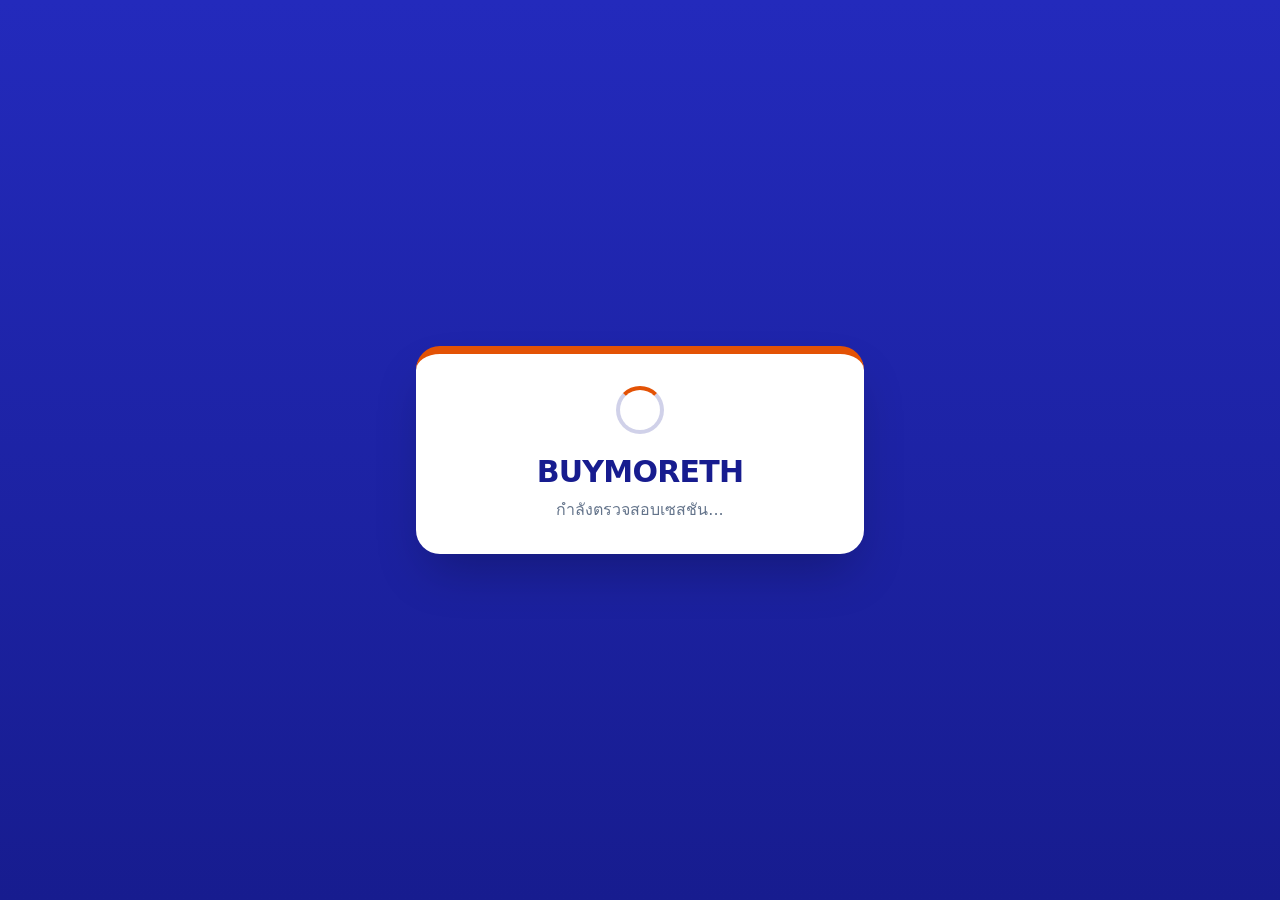
==== commit 855a2304: "Publish role-gated CaseDashboard on AKRA Main" ====
--- a/index.html
+++ b/index.html
@@ -4,7 +4,7 @@
     <meta charset="UTF-8">
     <meta name="viewport" content="width=device-width, initial-scale=1.0">
     <!-- Update the inline script hash when changing the script below; tests/main-csp.test.cjs checks it. -->
-    <meta http-equiv="Content-Security-Policy" content="script-src 'self' https://static.line-scdn.net 'sha256-/ARC75J7OUmetn4A408pN6H0G35AEfLk2NveT5y20P4='; object-src 'none'; base-uri 'self'">
+    <meta http-equiv="Content-Security-Policy" content="script-src 'self' https://static.line-scdn.net 'sha256-EnRPOAQs0f4lc7+lM/0KstxPFhmTefW46y7XmB3hGJs='; object-src 'none'; base-uri 'self'">
     <link rel="icon" href="assets/icons/bm.svg" type="image/svg+xml">
     <link rel="apple-touch-icon" href="assets/icons/bm-192-v20261001-07.png">
     <link rel="manifest" href="manifest.webmanifest">
@@ -13,8 +13,10 @@
     <link rel="stylesheet" href="css/bm-tokens.css?v=20261013.02">
     <link rel="stylesheet" href="css/unified-shell.css?v=20261013.02">
     <script src="js/akra-shell-bridge.js?v=20261006.03"></script>
+    <script src="js/session-expiry.js?v=20261029.01"></script>
+    <script src="js/session-renewal.js?v=20261112.01"></script>
     <script src="js/bm-dialog.js?v=20261014.01"></script>
-    <script src="js/unified-shell.js?v=20261014.01"></script>
+    <script src="js/unified-shell.js?v=20261112.01"></script>
     <script src="js/main-push.js?v=20261005.01"></script>
     <script src="js/permission-catalog.js?v=20261006.02"></script>
     <script src="js/user-permission-editor.js?v=20261013.02"></script>
@@ -336,6 +338,7 @@
                     <h2>แอปพลิเคชันของคุณ</h2>
                     <div class="main-launcher-actions">
                         <span class="main-section-count"><span id="app-grid-count">10</span> ระบบ</span>
+                        <a id="main-case-dashboard-link" class="main-pwa-install" href="./CaseDashboard/" hidden>CaseDashboard</a>
                         <button id="main-pwa-install" class="main-pwa-install" type="button" hidden>ติดตั้ง BUYMORETH</button>
                     </div>
                 </div>
@@ -698,7 +701,7 @@
             STORAGE_USER_DATA: "akra_user_data",
             STORAGE_APP_CONFIG: "akra_app_config"
         };
-        const CURRENT_VERSION = "20261016.01";
+        const CURRENT_VERSION = "20261125.01";
         const fontStylesheet = document.getElementById('main-fonts');
         if (fontStylesheet) {
             if (fontStylesheet.sheet) fontStylesheet.media = 'all';
@@ -2462,6 +2465,9 @@
 
         const App = {
             saveSession: (data, options = {}) => {
+                if (window.AkraSessionExpiry?.isExpired(data.token)) {
+                    throw Object.assign(new Error('invalid_or_expired_token'), {code:'invalid_or_expired_token'});
+                }
                 if (state.identityId && (state.identityId !== data.user.identityId
                     || state.sessionVersion !== data.user.sessionVersion
                     || (state.sessionAuthorizationRevision !== data.user.authorizationRevision && options.allowAuthorizationRevisionChange !== true))) {
@@ -2503,7 +2509,33 @@
                     invalidated:() => App.handleLogout({preserveStoredSession:true}),
                     refreshed:token => { state.sessionToken = token; window.AkraShell?.sync(); window.AkraPush?.sync(); }
                 });
+                App.expiryWatcher?.stop();
+                App.expiryWatcher = window.AkraSessionExpiry?.watch({
+                    getToken: () => state.sessionToken,
+                    isBusy: () => state.pendingApiRequests > 0 || window.AkraShell?.getWorkState?.().busy === true,
+                    onWarning: () => UI.showToast('เซสชันจะหมดอายุภายใน 5 นาที กรุณาบันทึกหรือพักบิล แล้วเข้าสู่ระบบใหม่', 'warning'),
+                    onExpire: () => {
+                        App.handleLogout();
+                        UI.showToast('เซสชันหมดอายุ กรุณาเข้าสู่ระบบใหม่', 'warning');
+                    }
+                });
+                App.renewalWatcher ||= window.AkraSessionRenewal?.watch({
+                    getToken: () => state.mustChangePassword ? '' : state.sessionToken,
+                    isBusy: () => App.sessionRenewalBusy(),
+                    renew: () => App.refreshSession({renewActive:true}),
+                    onDenied: () => {
+                        App.handleLogout();
+                        UI.showToast('เซสชันหมดอายุหรือถูกยกเลิก กรุณาเข้าสู่ระบบใหม่', 'warning');
+                    }
+                });
                 window.AkraPush?.sync();
+            },
+
+            sessionRenewalBusy: () => {
+                const child = window.AkraShell?.getWorkState?.();
+                return state.pendingApiRequests > 0 || state.sessionRefreshPending
+                    || state.authorizationSaving || AdminInteractive.profileSaving || App.logoutPending
+                    || child?.busy === true || child?.unknown === true;
             },
 
             refreshSession: async (options = {}) => {
@@ -2511,19 +2543,45 @@
                 const refreshEpoch = state.sessionEpoch;
                 const storedToken = safeStorage.getItem(CONFIG.STORAGE_SESSION);
                 const storedMain = safeStorage.getItem('akra_main_session');
+                const renewalFrame = options.renewActive === true ? document.getElementById('shell-module-frame') : null;
                 const isCurrent = () => state.sessionEpoch === refreshEpoch && state.sessionToken === refreshToken
                     && safeStorage.getItem(CONFIG.STORAGE_SESSION) === storedToken
-                    && safeStorage.getItem('akra_main_session') === storedMain;
+                    && safeStorage.getItem('akra_main_session') === storedMain
+                    && (options.renewActive !== true || document.getElementById('shell-module-frame') === renewalFrame);
                 let data;
                 try {
-                    data = await API.postAction({ action: 'refreshSession' });
+                    data = await API.postAction({ action: options.renewActive === true ? 'renewSession' : 'refreshSession' });
                 } catch (error) {
                     if (!isCurrent()) return false;
                     throw error;
                 }
+                // A receiving write may have started while renewal was awaiting the server.
+                // Keep its captured token until it settles; never cancel or replay the write.
+                while (options.renewActive === true && isCurrent() && App.sessionRenewalBusy()) {
+                    await new Promise(resolve => setTimeout(resolve, 250));
+                }
                 if (!isCurrent()) return false;
                 App.saveSession(data, options);
+                if (options.renewActive === true) window.AkraShell?.sync();
                 return true;
+            },
+
+            reauthenticate: async () => {
+                if (App.reauthenticationPending) return;
+                const token = state.sessionToken, epoch = state.sessionEpoch;
+                App.reauthenticationPending = true;
+                try {
+                    // A child cannot retire a newer valid Main login on its own.
+                    if (await App.refreshSession()) window.AkraShell?.home({confirmed:true});
+                } catch (error) {
+                    if (state.sessionToken !== token || state.sessionEpoch !== epoch) return;
+                    if (error.code === 'invalid_or_expired_token') {
+                        App.handleLogout();
+                        UI.showToast('เซสชันหมดอายุหรือถูกยกเลิก กรุณาเข้าสู่ระบบใหม่', 'warning');
+                    } else {
+                        App.handleSessionRefreshFailure('ยังตรวจสอบเซสชันไม่ได้ กรุณาตรวจสอบอินเทอร์เน็ตแล้วลองอีกครั้ง');
+                    }
+                } finally { App.reauthenticationPending = false; }
             },
 
             closePendingNavigation: () => {
@@ -2613,12 +2671,14 @@
                     notify: message => UI.showToast(message, 'warning'),
                     home: () => { UI.switchSection('dashboard-section'); App.renderDashboard(); },
                     admin: () => { if (state.currentRoles.includes('ADMIN')) UI.switchSection('admin-section'); },
-                    logout: options => App.signOut(options)
+                    logout: options => App.signOut(options),
+                    reauthenticate: () => App.reauthenticate(),
+                    activity: event => App.renewalWatcher?.activity(event)
                 });
                 window.AkraPush?.init({state:() => state, apiUrl:CONFIG.API_URL.replace(/auth-api$/, 'push-api')});
                 AppVersionGuard.start({
                     current: CURRENT_VERSION,
-                    readActions: ['log', 'getAdminData', 'login', 'refreshSession', 'logoutSession', 'getLineAccountStatus'],
+                    readActions: ['log', 'getAdminData', 'login', 'refreshSession', 'renewSession', 'logoutSession', 'getLineAccountStatus'],
                     notify: message => UI.showToast(message, 'warning'),
                     workState: () => {
                         const child = window.AkraShell?.getWorkState?.();
@@ -2975,6 +3035,10 @@
             },
 
             handleLogout: (options = {}) => {
+                App.renewalWatcher?.stop();
+                App.renewalWatcher = null;
+                App.expiryWatcher?.stop();
+                App.expiryWatcher = null;
                 window.AkraModule?.stopWatchingSession();
                 window.AkraPush?.reset();
                 window.AkraShell?.reset();
@@ -3048,6 +3112,9 @@
                 const adminBtn = document.getElementById('admin-btn');
                 state.currentRoles.includes("ADMIN") ? adminBtn.classList.remove('hidden') : adminBtn.classList.add('hidden');
                 const execBtn = document.getElementById('exec-btn'); if (execBtn) execBtn.classList.add('hidden');
+                document.getElementById('main-case-dashboard-link').hidden = !state.currentRoles.some(
+                    role => ['ADMIN', 'MANAGER', 'SUPERVISOR'].includes(String(role).trim().toUpperCase())
+                );
 
                 const grid = document.getElementById('app-grid');
                 grid.innerHTML = ''; 
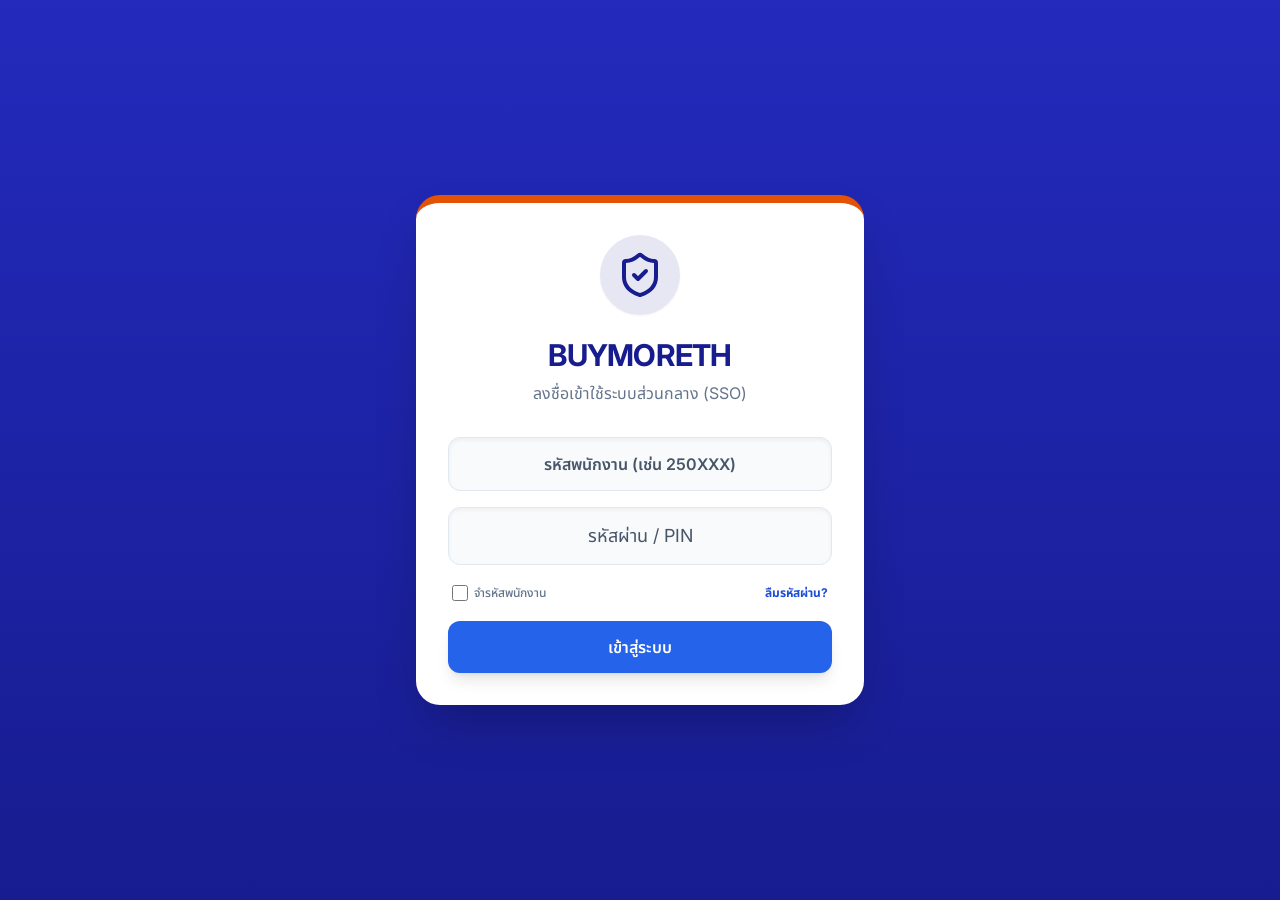
==== commit 87822080: "Restore AKRA Main startup with matching CSP hash" ====
--- a/index.html
+++ b/index.html
@@ -4,7 +4,7 @@
     <meta charset="UTF-8">
     <meta name="viewport" content="width=device-width, initial-scale=1.0">
     <!-- Update the inline script hash when changing the script below; tests/main-csp.test.cjs checks it. -->
-    <meta http-equiv="Content-Security-Policy" content="script-src 'self' https://static.line-scdn.net 'sha256-EnRPOAQs0f4lc7+lM/0KstxPFhmTefW46y7XmB3hGJs='; object-src 'none'; base-uri 'self'">
+    <meta http-equiv="Content-Security-Policy" content="script-src 'self' https://static.line-scdn.net 'sha256-RWPeEC8nJPKHAwDxTjdJvuiiZhKWHppwvALy6yRUFOM='; object-src 'none'; base-uri 'self'">
     <link rel="icon" href="assets/icons/bm.svg" type="image/svg+xml">
     <link rel="apple-touch-icon" href="assets/icons/bm-192-v20261001-07.png">
     <link rel="manifest" href="manifest.webmanifest">
@@ -701,7 +701,7 @@
             STORAGE_USER_DATA: "akra_user_data",
             STORAGE_APP_CONFIG: "akra_app_config"
         };
-        const CURRENT_VERSION = "20261125.01";
+        const CURRENT_VERSION = "20261125.02";
         const fontStylesheet = document.getElementById('main-fonts');
         if (fontStylesheet) {
             if (fontStylesheet.sheet) fontStylesheet.media = 'all';
